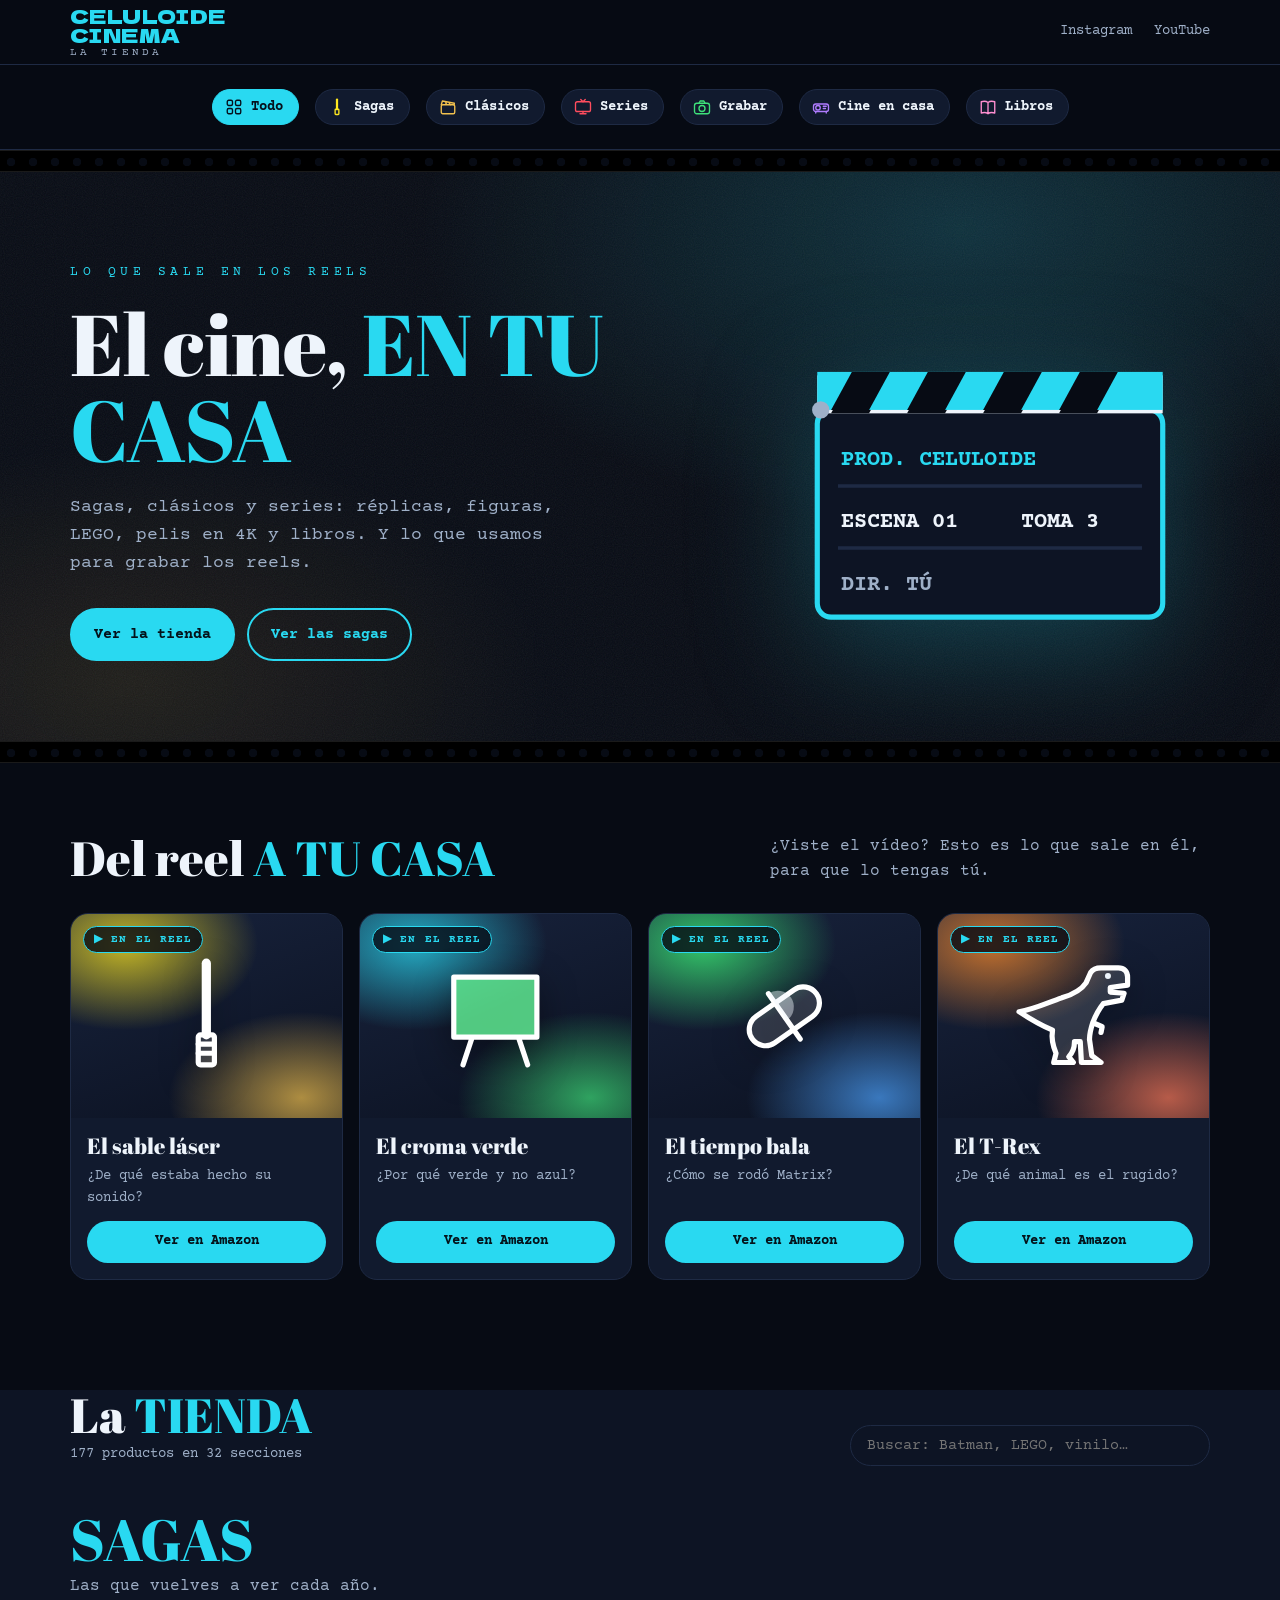
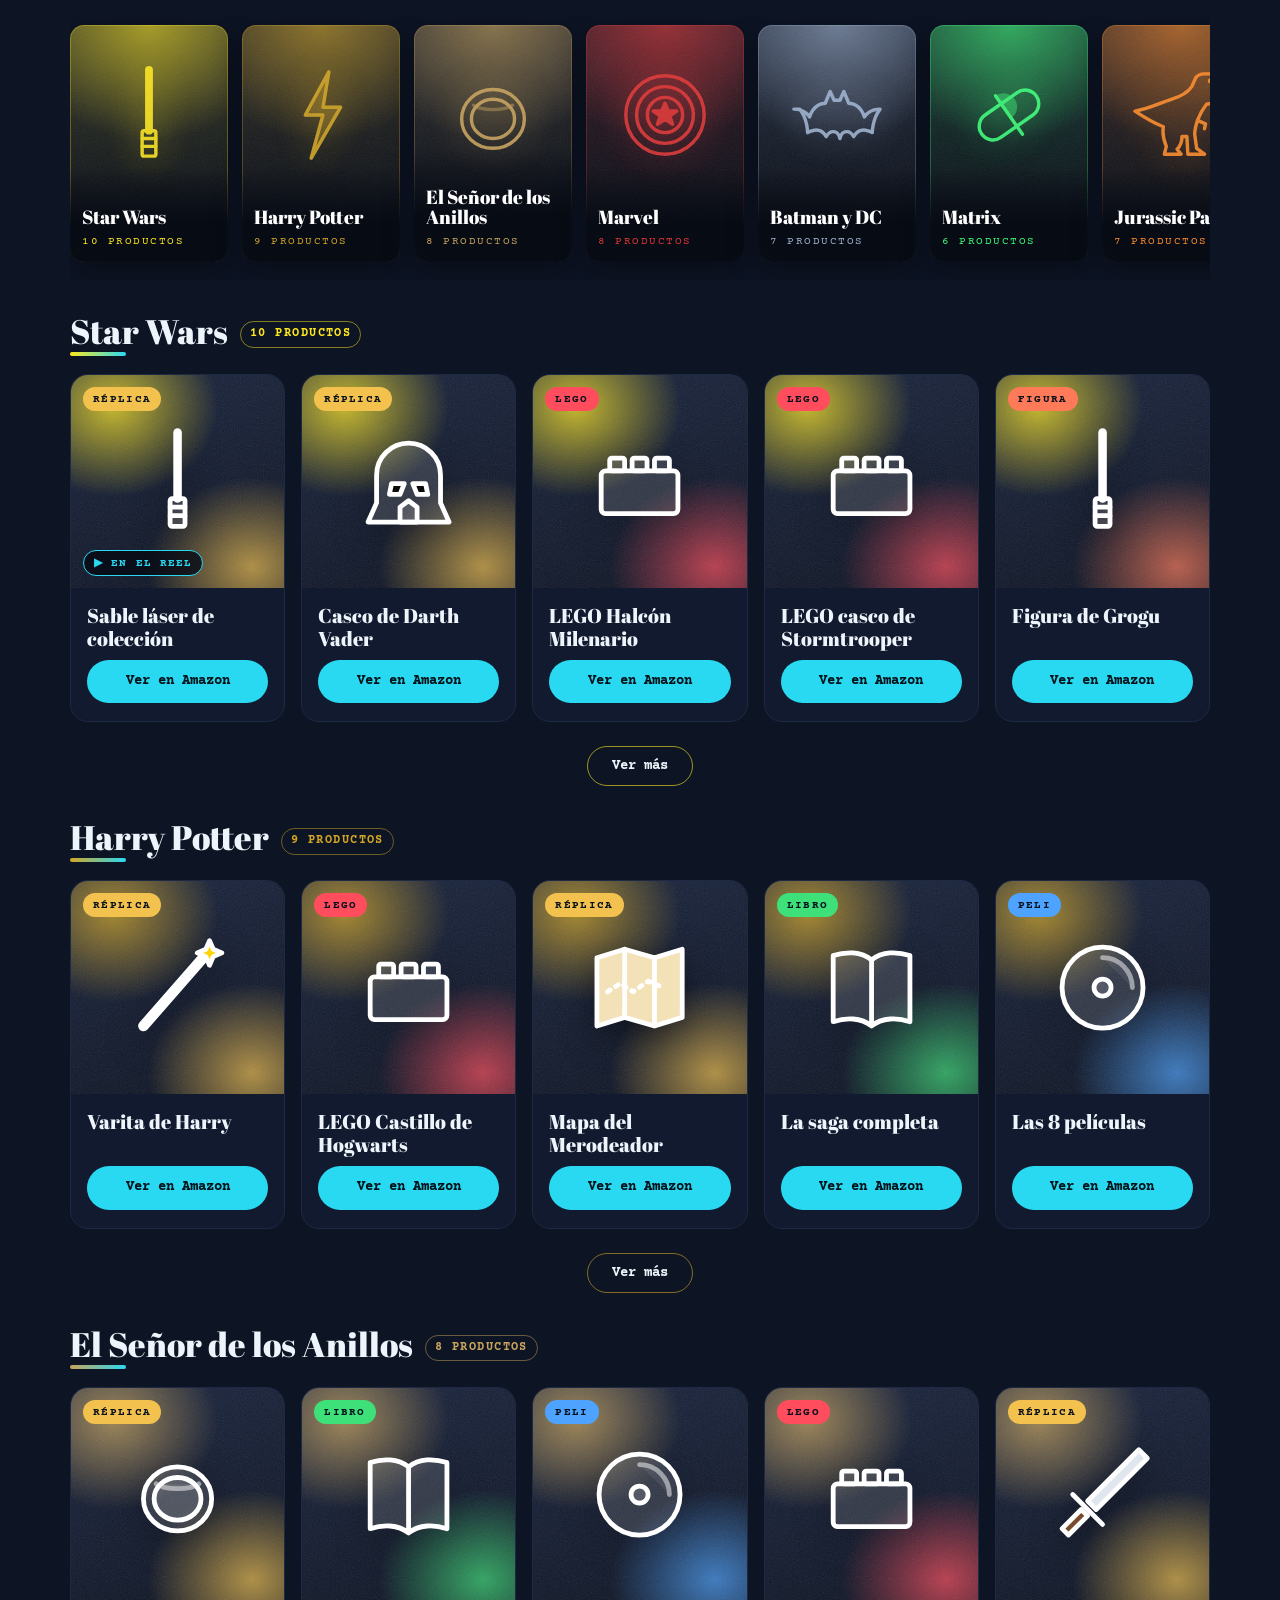
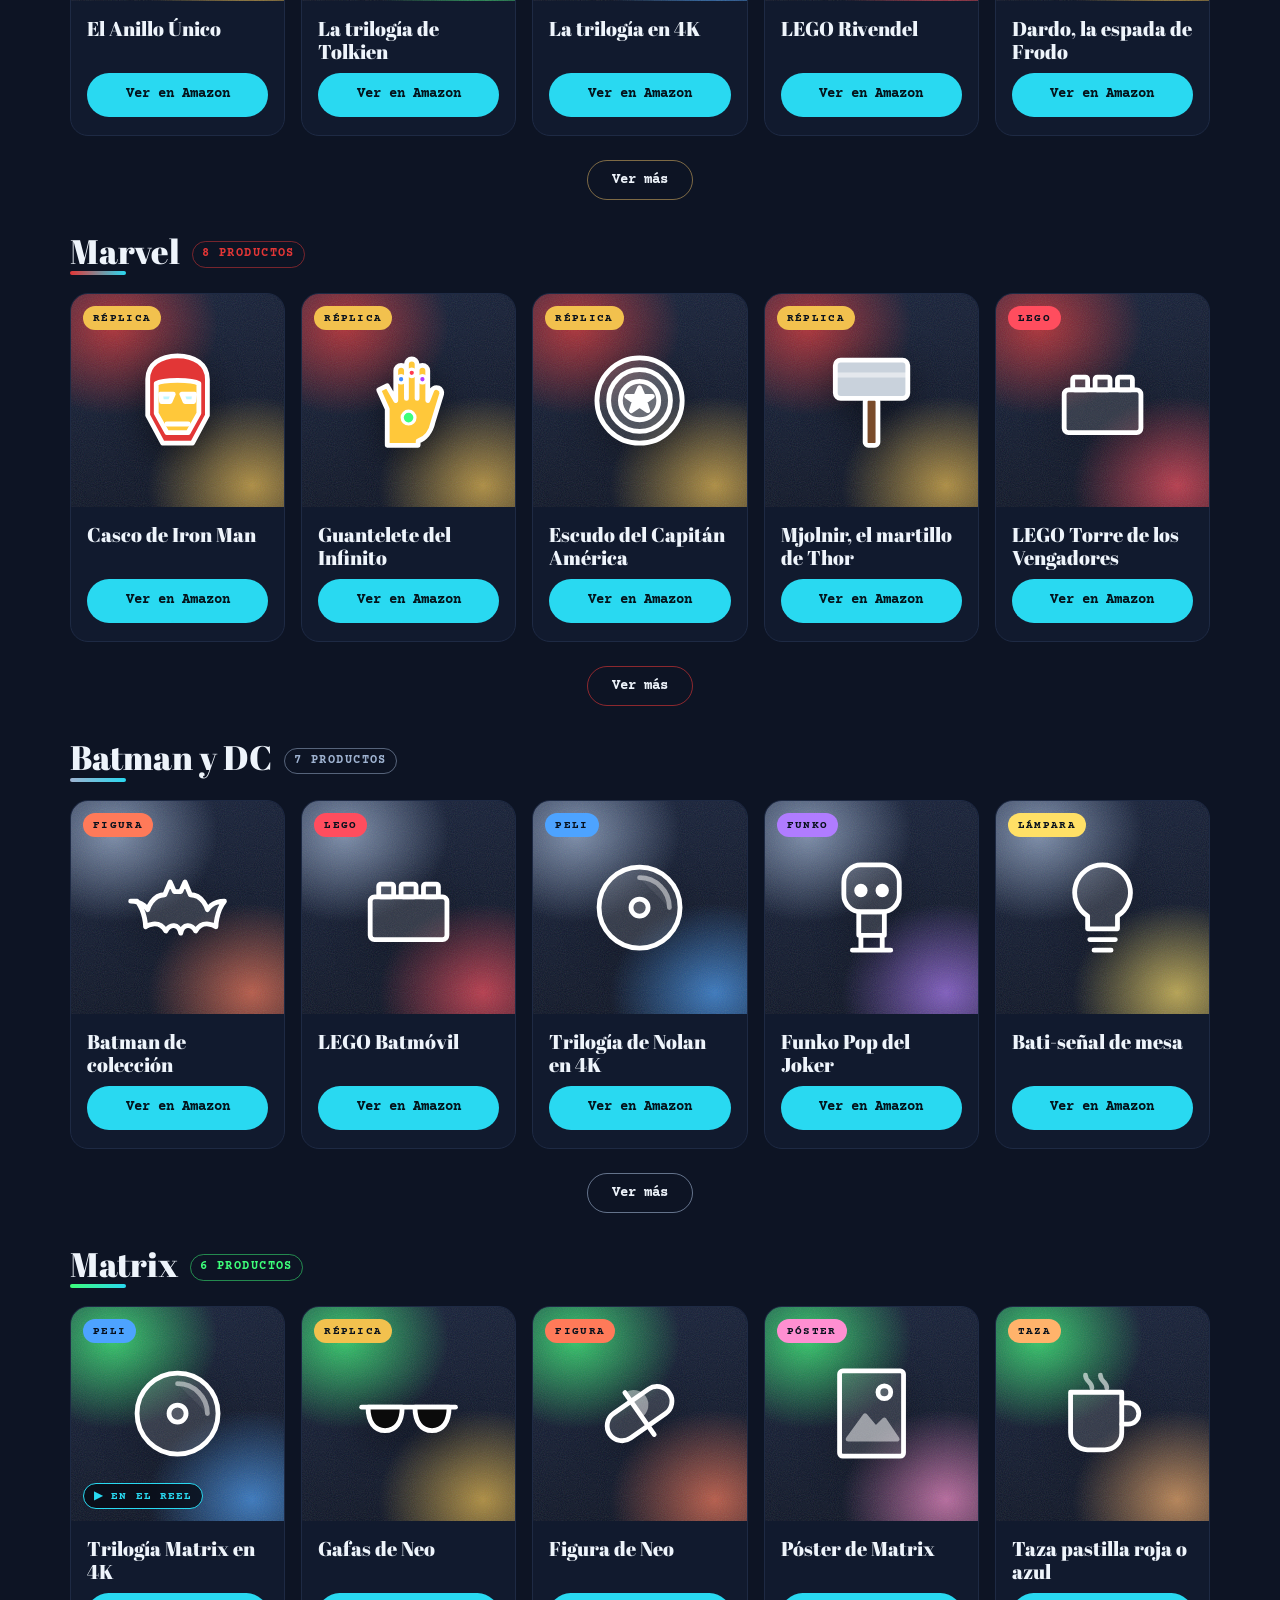
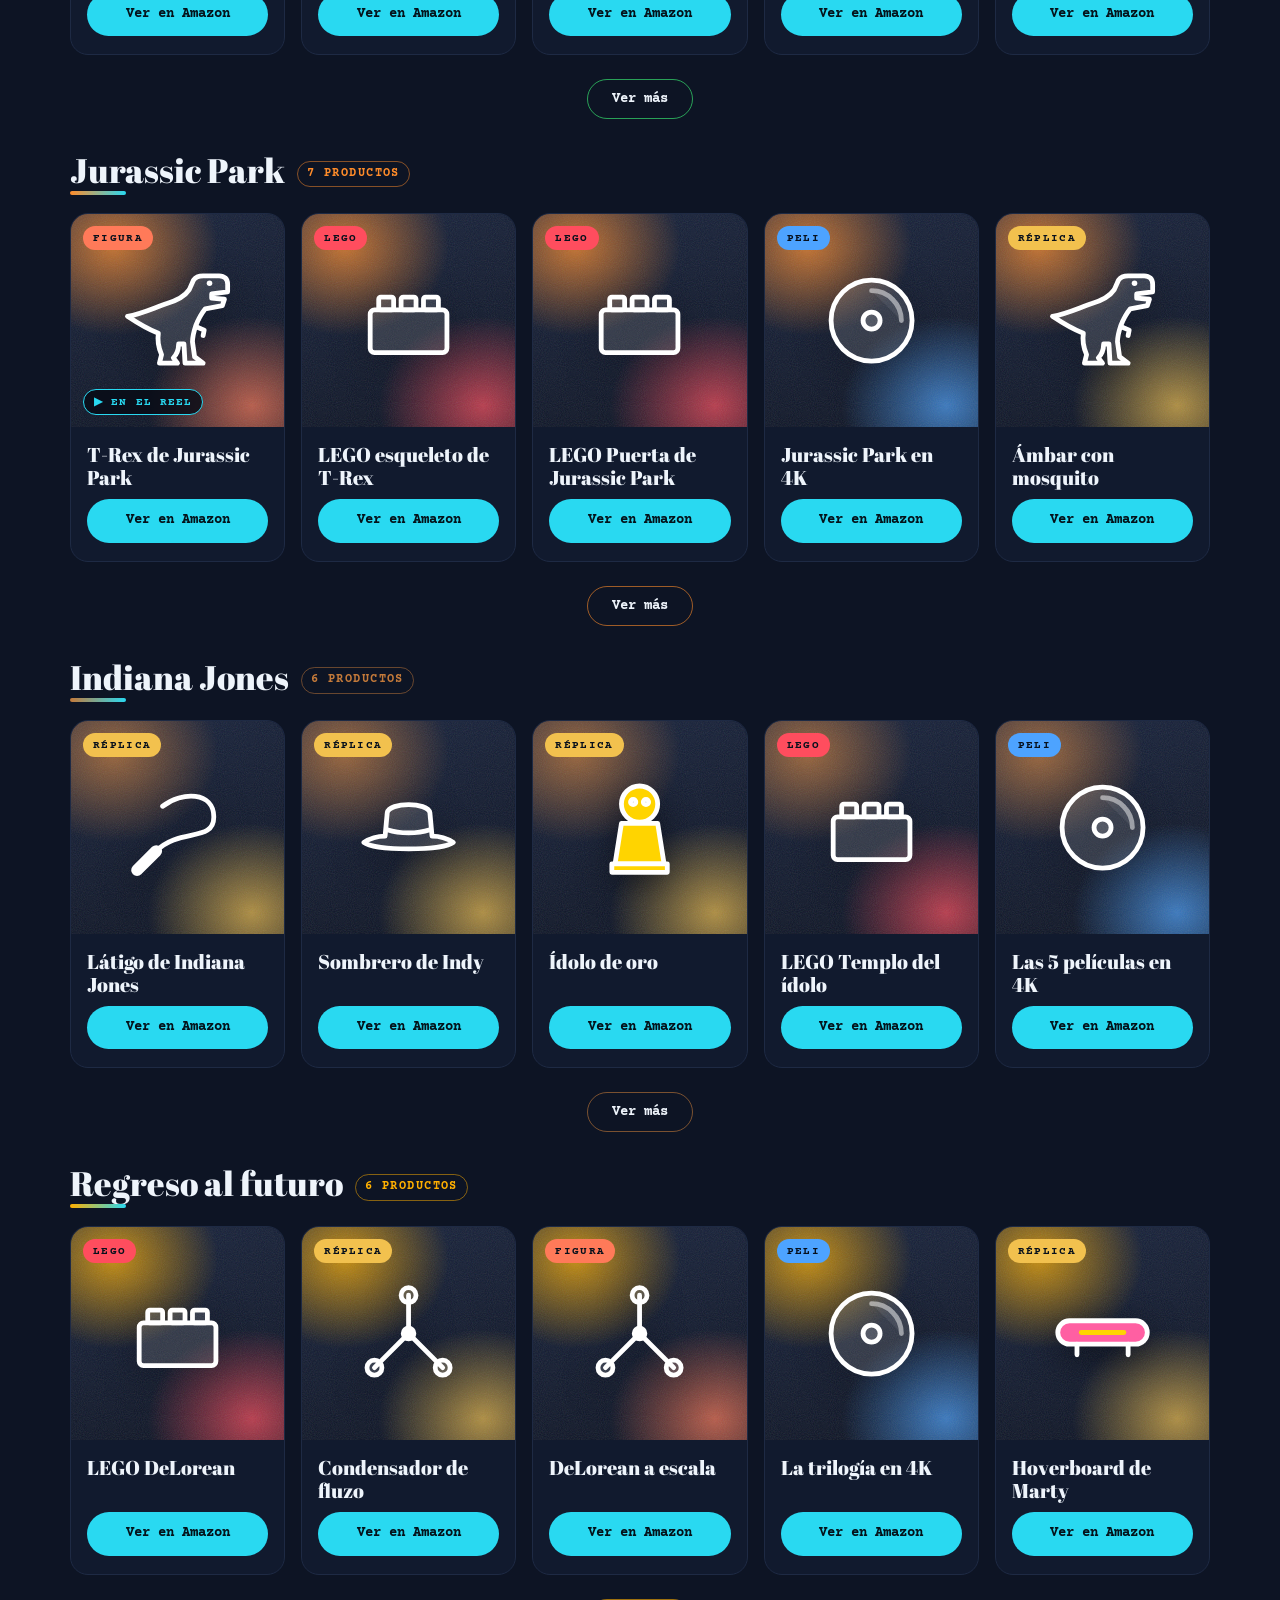
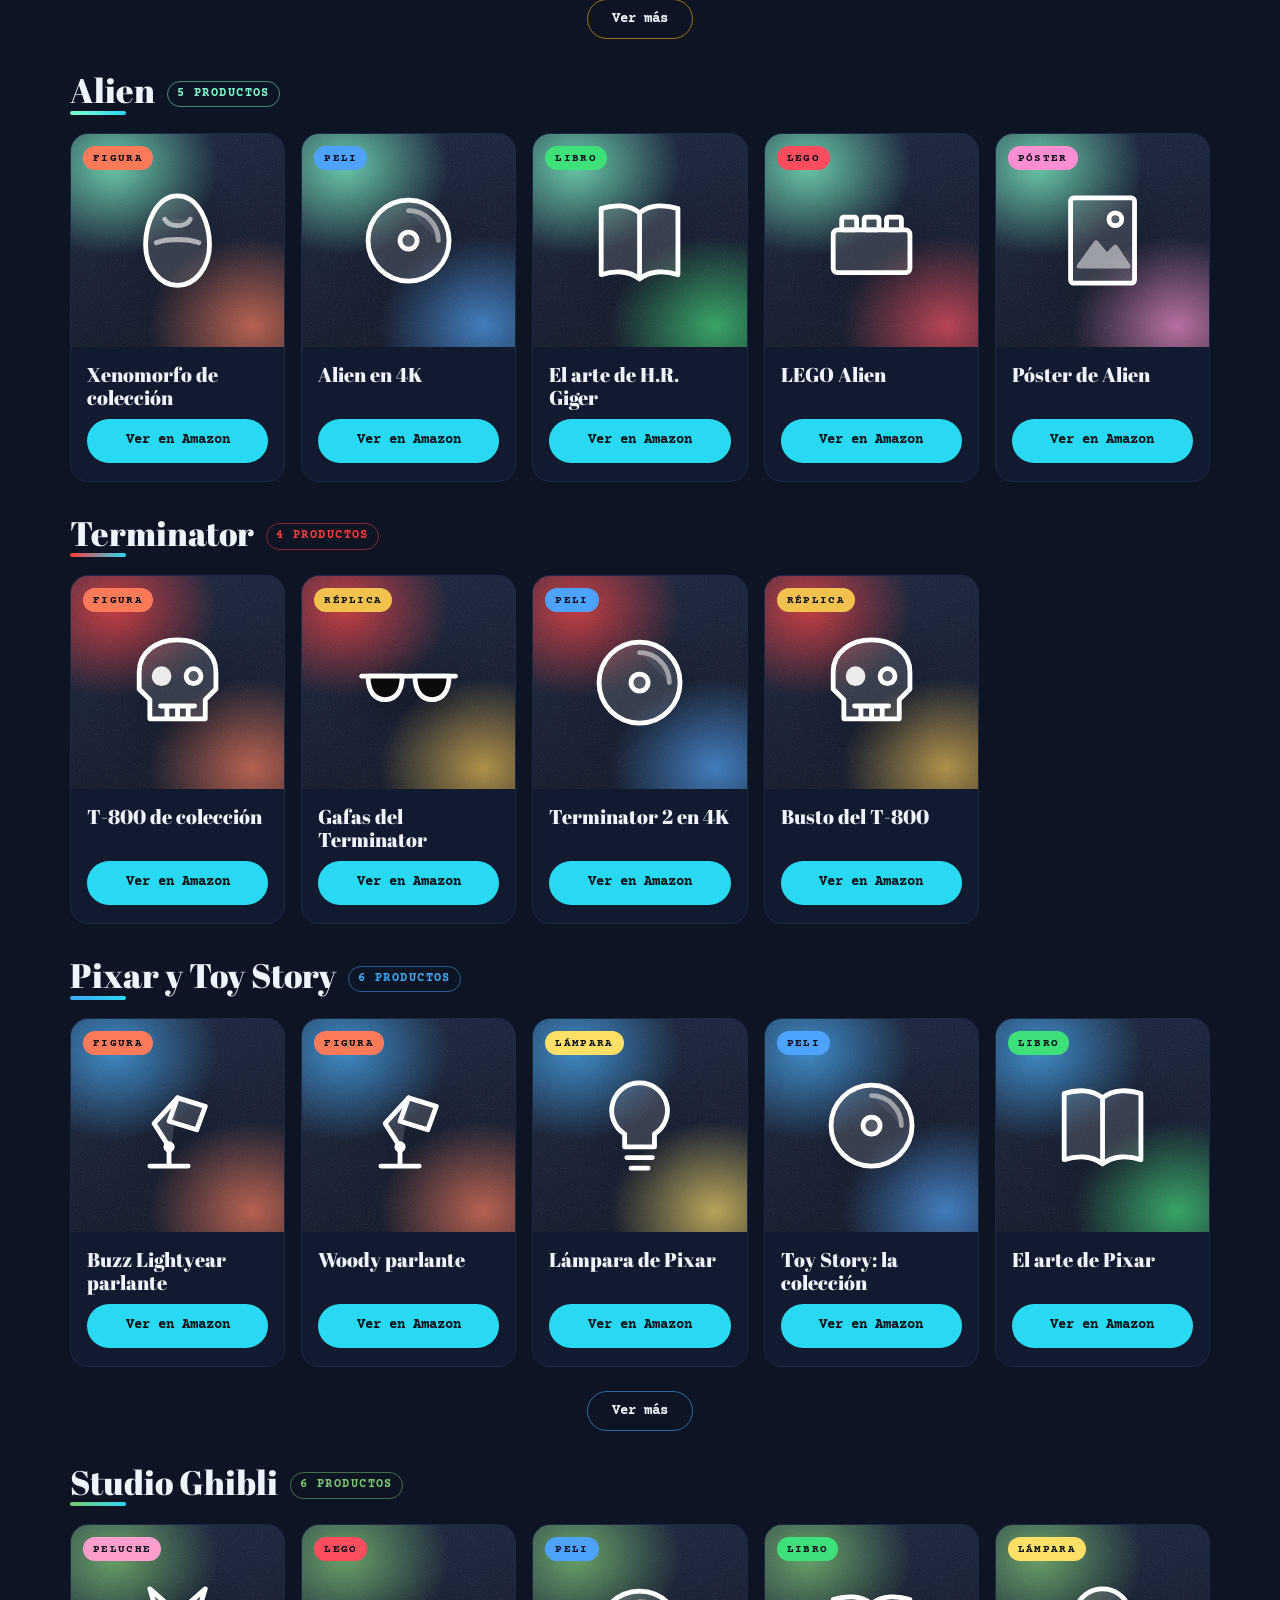
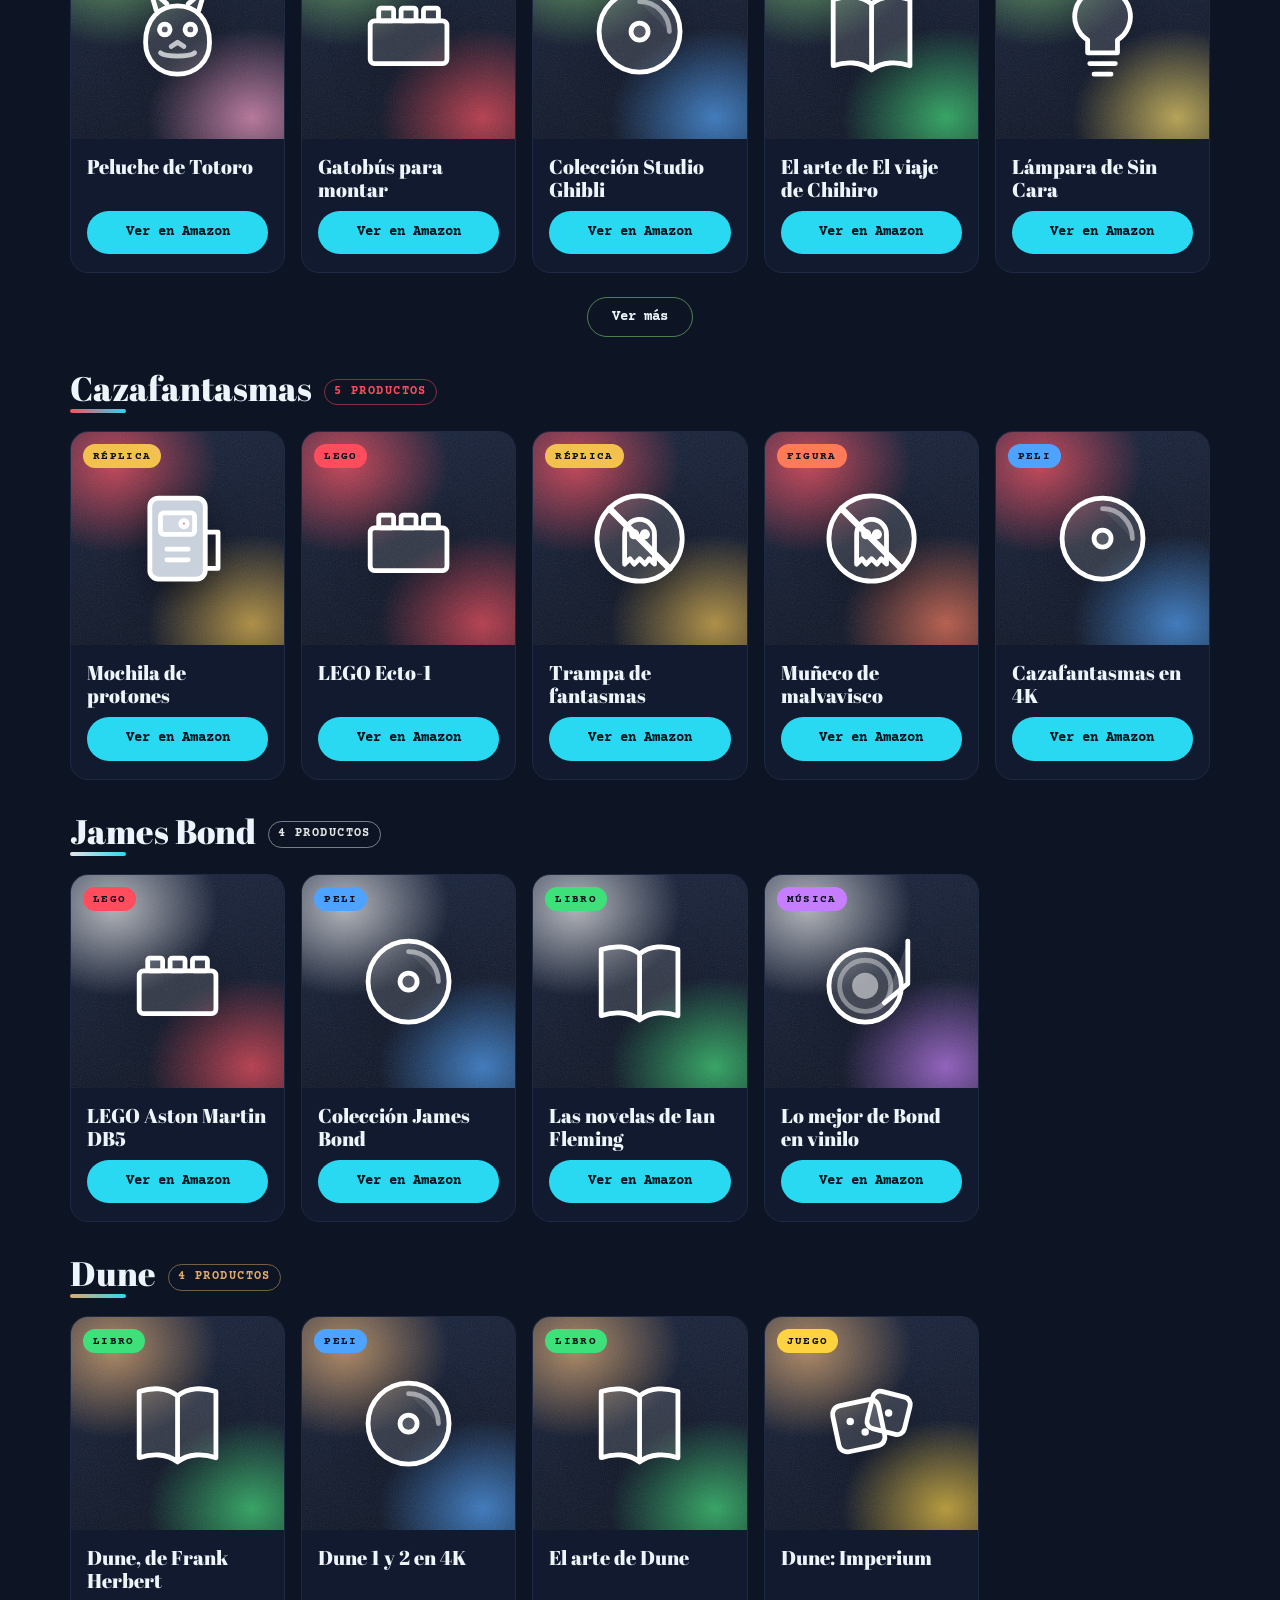
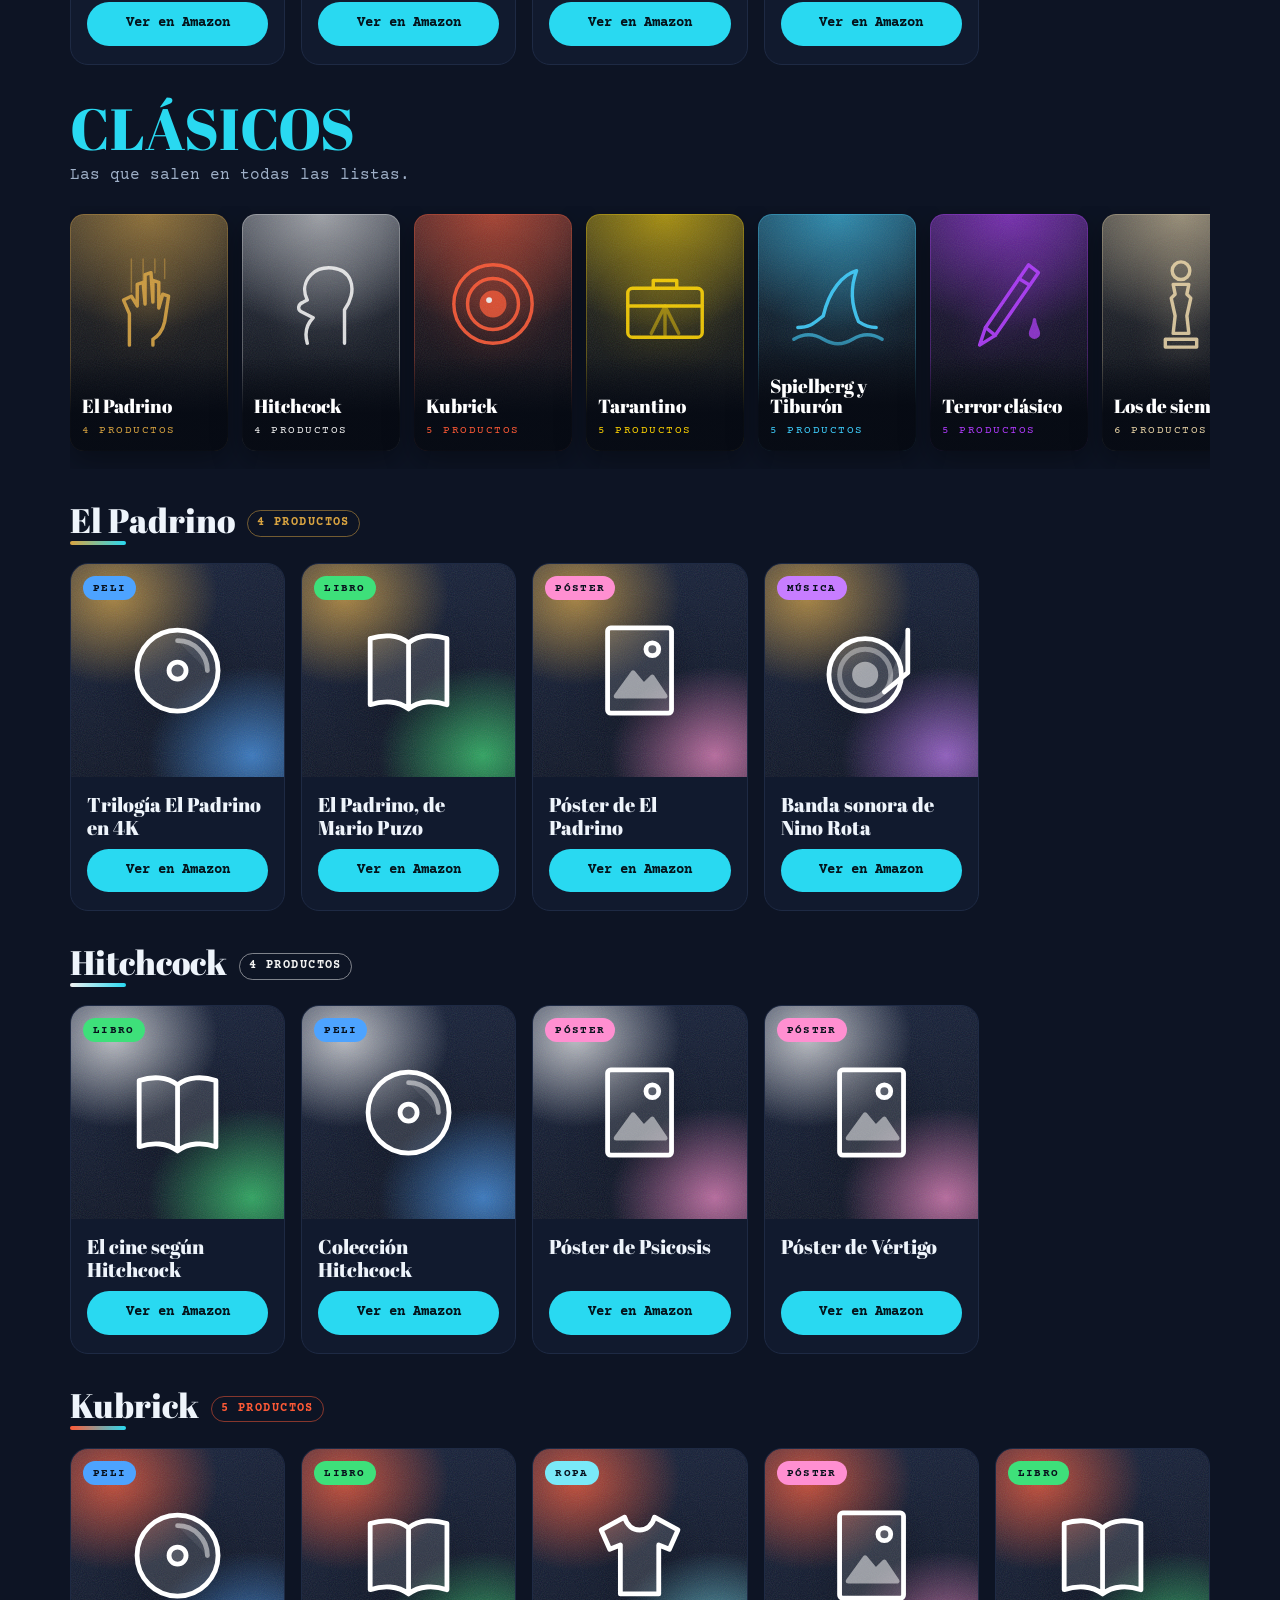
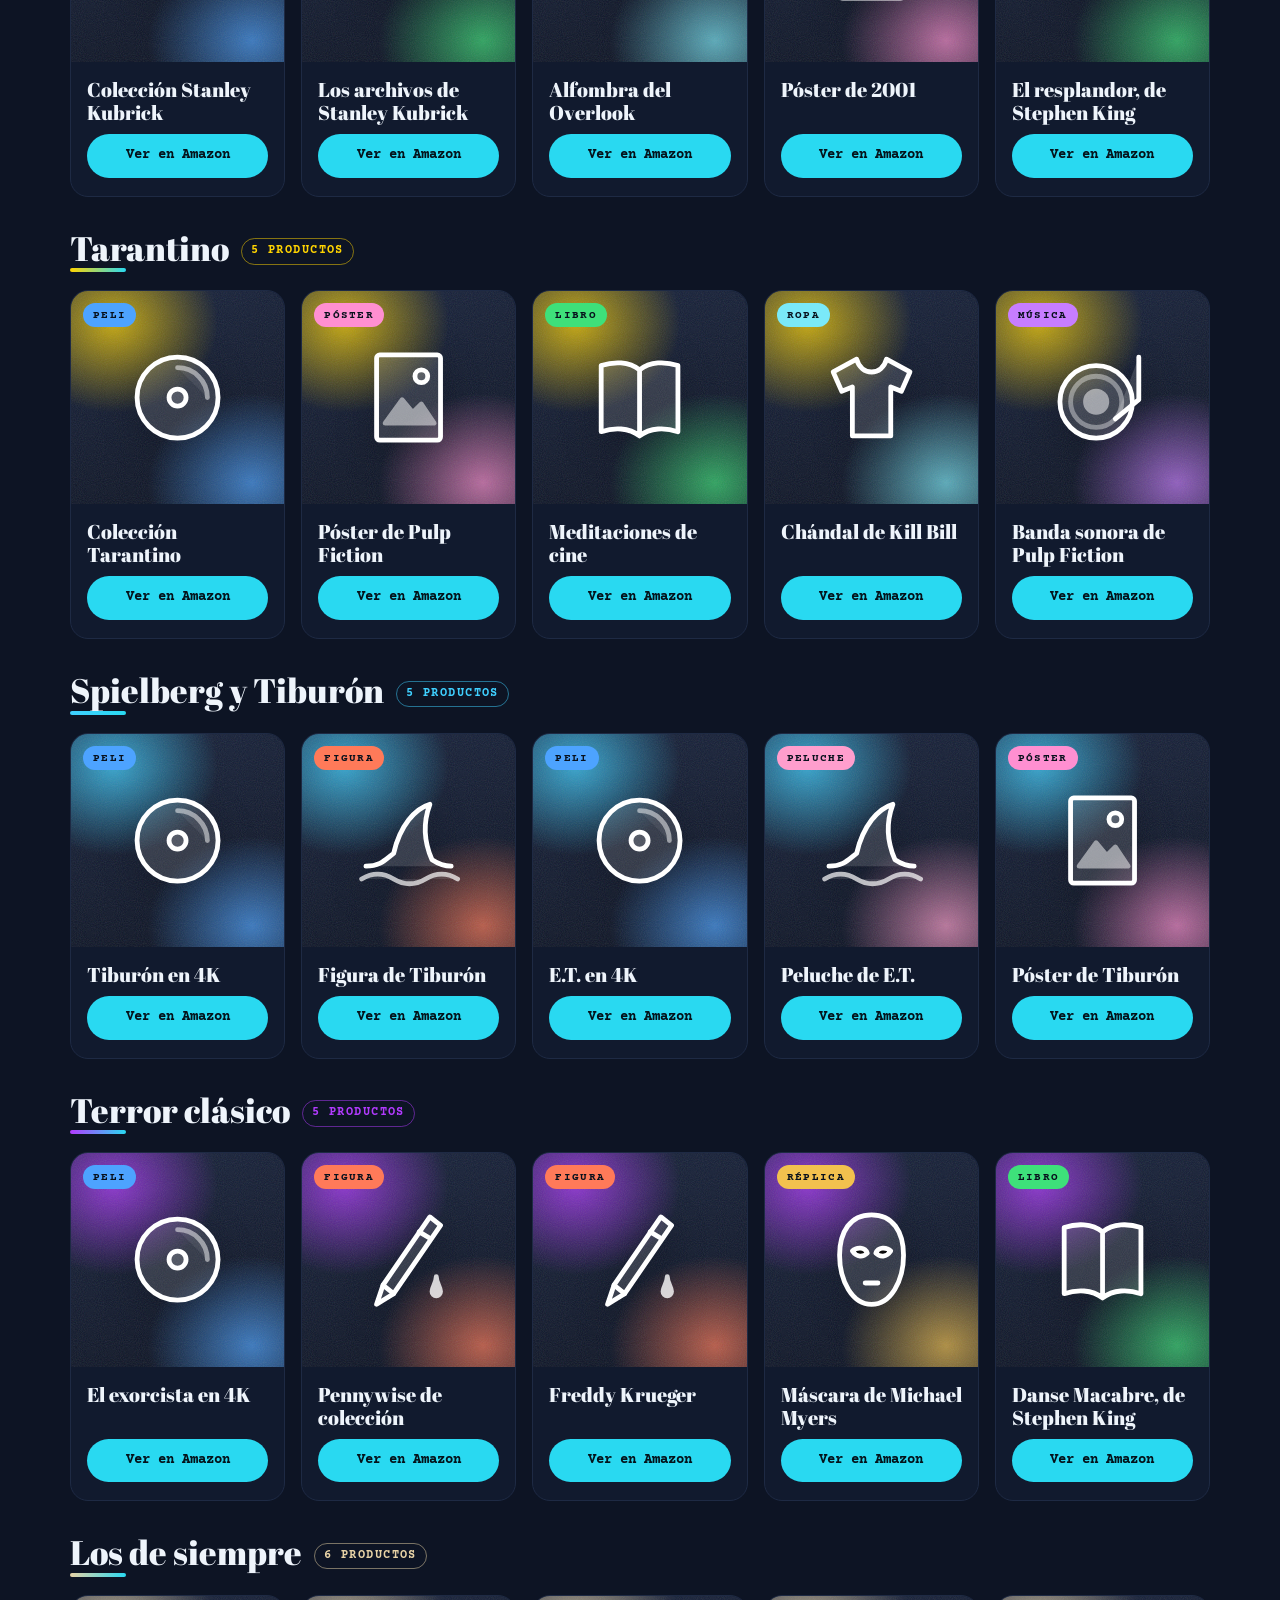
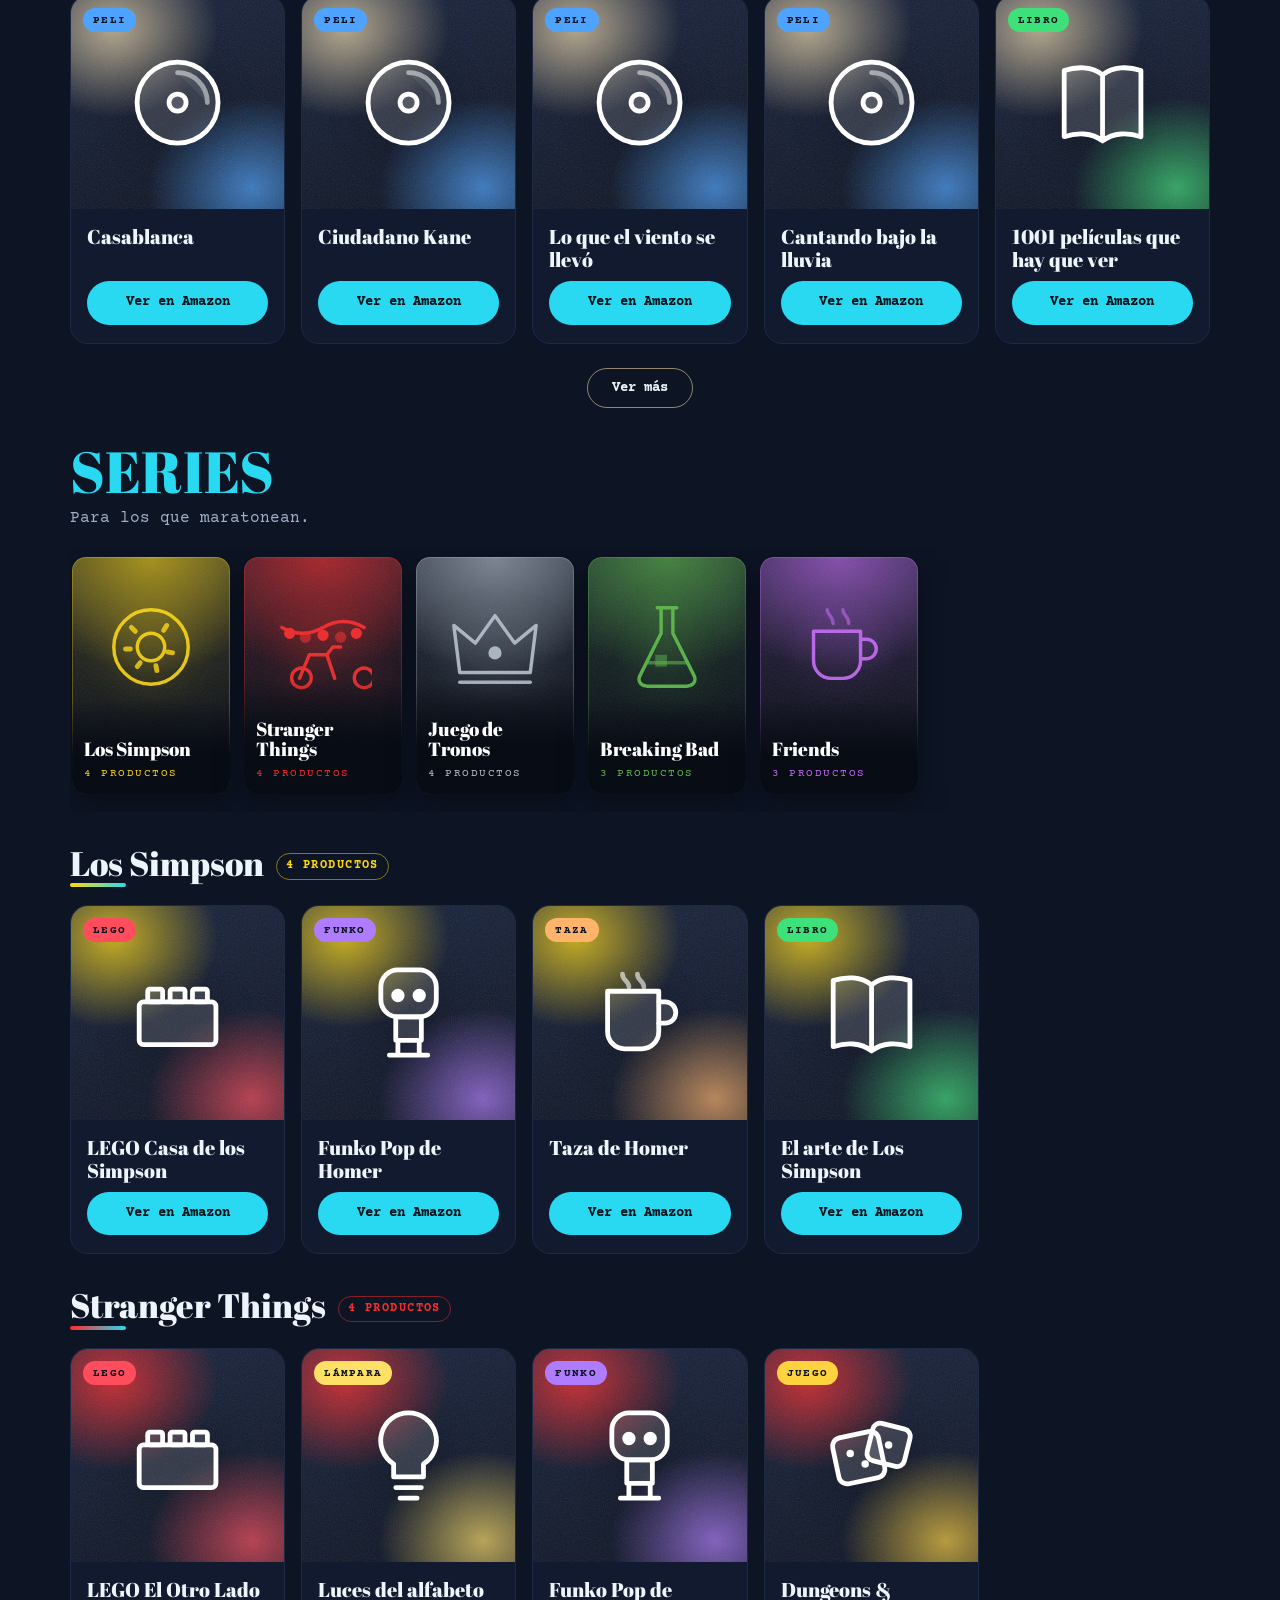
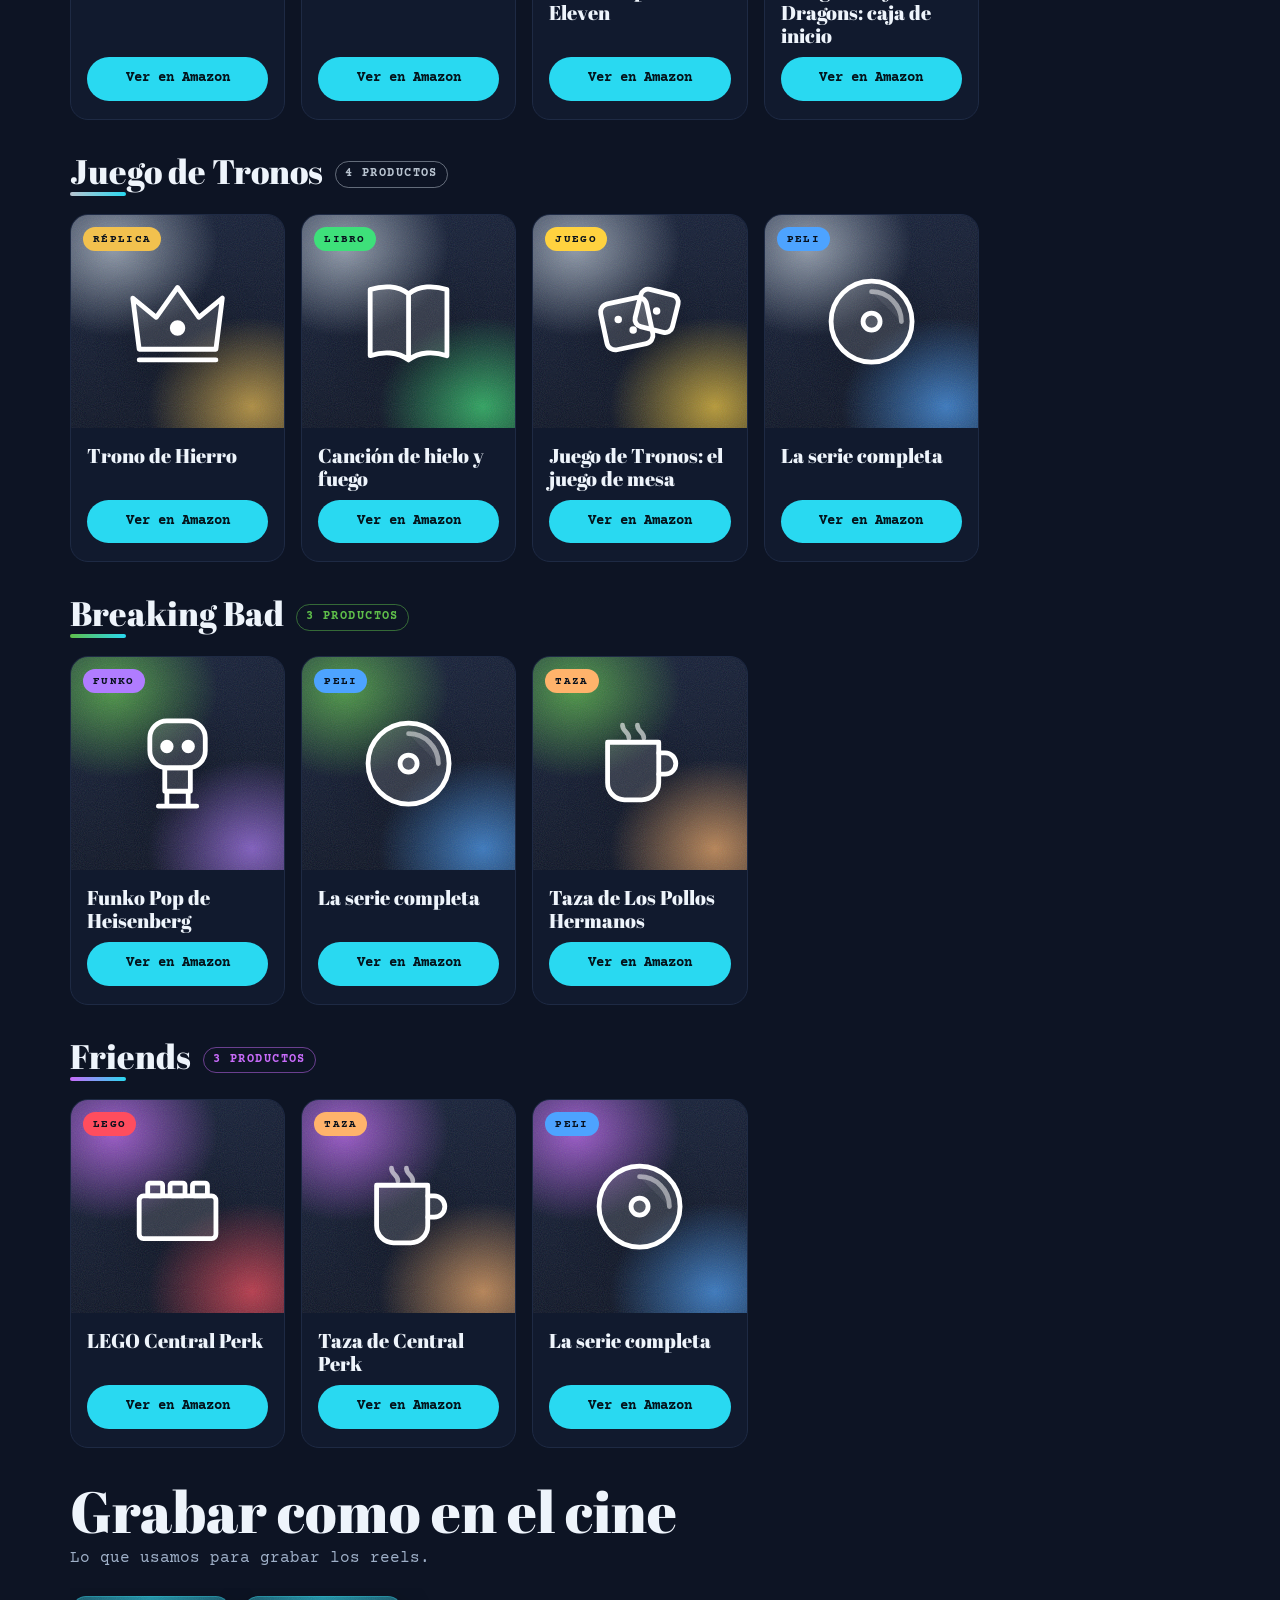
==== index.html @ de4f58a0 "Categorías arriba y 5 productos con Ver más Co-Authored-By: Claude Opus 5.5 <noreply@anthropic.com>" ====
<!doctype html>
<html lang="es">
<head>
<meta charset="utf-8">
<meta name="viewport" content="width=device-width, initial-scale=1">
<title>Tienda Celuloide Cinema</title>
<meta name="description" content="La tienda de Celuloide Cinema: productos de tus sagas, clásicos y series favoritas, y lo que usamos para grabar los reels.">
<link rel="icon" type="image/png" sizes="32x32" href="favicon-32.png?v=2">
<link rel="icon" type="image/png" sizes="512x512" href="icono-512.png?v=2">
<link rel="apple-touch-icon" href="apple-touch-icon.png?v=2">
<meta name="theme-color" content="#070b14">
<link rel="preconnect" href="https://fonts.googleapis.com">
<link rel="preconnect" href="https://fonts.gstatic.com" crossorigin>
<link href="https://fonts.googleapis.com/css2?family=Abril+Fatface&family=Courier+Prime:wght@400;700&family=Dela+Gothic+One&display=swap" rel="stylesheet">
<style>
/* ============================================================
   CONFIGURACIÓN — lo único que hay que tocar
   ============================================================ */
</style>
<script>
  // Tu ID de afiliado de Amazon (termina en -21). Cámbialo aquí y vale para todos los enlaces.
  const TAG = "celuloidecinema-21";
  const AMAZON = "https://www.amazon.es";
</script>
<style>
:root{
  --cian:#29d9f1;
  --cian-osc:#0fa8bf;
  --noche:#070b14;
  --noche-2:#0d1424;
  --panel:#111a2e;
  --linea:#1e2a44;
  --texto:#eef4fb;
  --suave:#9fb0c8;
  --oro:#f2c14e;
  --rojo:#ff4d5e;
}
*{box-sizing:border-box;margin:0;padding:0}
html{scroll-behavior:smooth}
body{
  background:var(--noche);
  color:var(--texto);
  font-family:"Courier Prime",ui-monospace,monospace;
  font-size:16px;line-height:1.55;
  -webkit-font-smoothing:antialiased;
}
a{color:inherit}
.wrap{max-width:1180px;margin:0 auto;padding:0 20px}

/* Tira de película */
.tira{
  height:22px;
  background:
    radial-gradient(circle at 50% 50%, var(--noche) 0 4px, transparent 4.5px) 0 0/22px 22px,
    #000;
  border-top:1px solid #1a1a1a;border-bottom:1px solid #1a1a1a;
}

/* Cabecera */
header.top{
  position:sticky;top:0;z-index:20;
  background:rgba(7,11,20,.88);backdrop-filter:blur(10px);
  border-bottom:1px solid var(--linea);
}
.top .wrap{display:flex;align-items:center;justify-content:space-between;height:64px;gap:16px}
.marca{
  font-family:"Dela Gothic One",sans-serif;color:var(--cian);
  text-decoration:none;font-size:20px;letter-spacing:.02em;line-height:.95;
}
.marca small{display:block;font-size:11px;letter-spacing:.3em;color:var(--suave);font-family:"Courier Prime",monospace;margin-top:4px}
.top nav{display:flex;gap:22px;font-size:14px}
.top nav a{text-decoration:none;color:var(--suave)}
.top nav a:hover{color:var(--cian)}

/* Portada */
.hero{
  position:relative;overflow:hidden;
  padding:90px 0 80px;
  background:
    radial-gradient(900px 500px at 75% 10%, rgba(41,217,241,.18), transparent 60%),
    radial-gradient(700px 400px at 10% 90%, rgba(242,193,78,.10), transparent 60%),
    var(--noche);
}
.hero::after{ /* grano */
  content:"";position:absolute;inset:0;pointer-events:none;opacity:.08;
  background-image:url("data:image/svg+xml,%3Csvg xmlns='http://www.w3.org/2000/svg' width='160' height='160'%3E%3Cfilter id='n'%3E%3CfeTurbulence type='fractalNoise' baseFrequency='.9' numOctaves='2'/%3E%3C/filter%3E%3Crect width='100%25' height='100%25' filter='url(%23n)'/%3E%3C/svg%3E");
}
.hero .wrap{position:relative;z-index:1;display:grid;grid-template-columns:1.2fr .8fr;gap:40px;align-items:center}
.eyebrow{font-size:13px;letter-spacing:.35em;text-transform:uppercase;color:var(--cian);margin-bottom:18px}
.hero h1{
  font-family:"Abril Fatface",serif;font-weight:400;
  font-size:clamp(42px,7vw,86px);line-height:1;letter-spacing:-.01em;
}
.hero h1 em{font-style:normal;color:var(--cian);text-transform:uppercase}
.hero p.lead{margin-top:22px;font-size:18px;color:var(--suave);max-width:520px}
.btns{display:flex;gap:12px;margin-top:30px;flex-wrap:wrap}
.btn{
  display:inline-flex;align-items:center;gap:8px;
  padding:13px 22px;border-radius:999px;font-weight:700;font-size:15px;
  text-decoration:none;border:2px solid var(--cian);transition:.2s;
  font-family:"Courier Prime",monospace;cursor:pointer;
}
.btn.lleno{background:var(--cian);color:#04121a}
.btn.lleno:hover{background:#fff;border-color:#fff}
.btn.vacio{color:var(--cian);background:transparent}
.btn.vacio:hover{background:rgba(41,217,241,.12)}

/* Claqueta en la portada */
.claqueta{width:100%;max-width:380px;justify-self:center;filter:drop-shadow(0 30px 60px rgba(41,217,241,.25))}
.claqueta .palo{transform-origin:12px 70px;animation:clac 3.2s ease-in-out infinite}
@keyframes clac{0%,70%,100%{transform:rotate(-18deg)}78%{transform:rotate(0)}82%{transform:rotate(-4deg)}86%{transform:rotate(0)}}
@media (prefers-reduced-motion:reduce){.claqueta .palo{animation:none}}

/* Secciones */
section{padding:70px 0}
.titulo-sec{display:flex;align-items:end;justify-content:space-between;gap:20px;margin-bottom:30px;flex-wrap:wrap}
.titulo-sec h2{font-family:"Abril Fatface",serif;font-weight:400;font-size:clamp(30px,4.4vw,48px);line-height:1.05}
.titulo-sec h2 em{font-style:normal;color:var(--cian);text-transform:uppercase}
.titulo-sec p{color:var(--suave);max-width:440px}

/* Del reel a tu casa */
.reels{display:grid;grid-template-columns:repeat(4,1fr);gap:16px}
.reel{
  position:relative;aspect-ratio:9/14;border-radius:16px;overflow:hidden;
  background:var(--panel);border:1px solid var(--linea);
  display:flex;flex-direction:column;justify-content:flex-end;padding:18px;
  text-decoration:none;transition:.25s;
}
.reel:hover{transform:translateY(-4px);border-color:var(--cian)}
.reel .fondo{position:absolute;inset:0;display:grid;place-items:center;opacity:.9}
.reel .fondo svg{width:62%;height:auto}
.reel::before{content:"";position:absolute;inset:0;background:linear-gradient(to top,rgba(7,11,20,.95) 30%,transparent 75%);z-index:1}
.reel .txt{position:relative;z-index:2}
.reel .pre{font-size:12px;letter-spacing:.2em;color:var(--cian);text-transform:uppercase}
.reel h3{font-family:"Abril Fatface",serif;font-weight:400;font-size:24px;line-height:1.1;margin:6px 0 8px}
.reel .ver{font-size:14px;color:var(--suave)}
.reel .ver b{color:var(--texto)}

/* Filtros */
.filtros{display:flex;gap:10px;flex-wrap:wrap;margin-bottom:14px}
.chip{
  padding:8px 16px;border-radius:999px;border:1px solid var(--linea);background:var(--noche-2);
  color:var(--suave);font-family:inherit;font-size:14px;cursor:pointer;transition:.15s;
}
.chip:hover{color:var(--texto);border-color:var(--suave)}
.chip[aria-pressed="true"]{background:var(--cian);border-color:var(--cian);color:#04121a;font-weight:700}
.buscar{
  width:100%;max-width:360px;padding:11px 16px;border-radius:999px;
  border:1px solid var(--linea);background:var(--noche-2);color:var(--texto);
  font-family:inherit;font-size:15px;
}
.buscar:focus{outline:2px solid var(--cian);outline-offset:2px}

/* Productos */
.grid{display:grid;grid-template-columns:repeat(auto-fill,minmax(250px,1fr));gap:18px;margin-top:26px}
.prod{
  background:var(--panel);border:1px solid var(--linea);border-radius:18px;overflow:hidden;
  display:flex;flex-direction:column;transition:.2s;
}
.prod:hover{border-color:var(--cian);transform:translateY(-3px)}
.prod .img{
  aspect-ratio:4/3;display:grid;place-items:center;position:relative;
  background:radial-gradient(circle at 50% 40%, var(--c1,rgba(41,217,241,.25)), transparent 65%), var(--noche-2);
}
.prod .img img{max-width:78%;max-height:82%;object-fit:contain}
.prod .img svg{width:40%;height:auto}
.etq{
  position:absolute;top:12px;left:12px;font-size:11px;letter-spacing:.15em;text-transform:uppercase;
  background:var(--noche);border:1px solid var(--linea);padding:4px 9px;border-radius:999px;color:var(--suave)
}
.etq.top{background:var(--oro);color:#1b1300;border-color:var(--oro);font-weight:700}
.prod .cuerpo{padding:18px;display:flex;flex-direction:column;gap:8px;flex:1}
.prod h3{font-family:"Abril Fatface",serif;font-weight:400;font-size:21px;line-height:1.15}
.prod p{color:var(--suave);font-size:14px;flex:1}
.prod .pie{display:flex;align-items:center;justify-content:space-between;margin-top:8px;gap:10px}
.comprar{
  flex:1;text-align:center;
  padding:11px 16px;border-radius:999px;background:var(--cian);color:#04121a;font-weight:700;
  text-decoration:none;font-size:14px;white-space:nowrap;transition:.15s
}
.comprar:hover{background:#fff}
.vacio-msg{color:var(--suave);padding:40px 0;text-align:center;display:none}


/* Categorías: botones arriba, dentro de la cabecera */
.secnav{border-top:1px solid var(--linea);padding:10px 0}
.tabs{display:flex;gap:8px;overflow-x:auto;scrollbar-width:none;scroll-snap-type:x proximity}
.tabs::-webkit-scrollbar{display:none}
.tab{
  flex:none;display:inline-flex;align-items:center;gap:8px;
  padding:8px 15px 8px 12px;border-radius:999px;cursor:pointer;
  background:var(--panel);border:1px solid var(--linea);
  color:var(--texto);font-family:inherit;font-size:13.5px;font-weight:700;
  scroll-snap-align:start;transition:background .2s,border-color .2s,color .2s,transform .15s;
  -webkit-tap-highlight-color:transparent
}
.tab svg{width:18px;height:18px;color:var(--tc,var(--cian));flex:none}
.tab:hover{border-color:var(--tc,var(--cian));transform:translateY(-1px)}
.tab:active{transform:scale(.97)}
.tab[aria-selected="true"]{background:var(--tc,var(--cian));border-color:var(--tc,var(--cian));color:#06101c}
.tab[aria-selected="true"] svg{color:#06101c}

#tienda,.grupo{scroll-margin-top:calc(var(--cab,120px) + 8px)}
/* Portadas de las sagas */
.portadas{
  display:grid;grid-auto-flow:column;grid-auto-columns:158px;gap:14px;
  overflow-x:auto;scroll-snap-type:x mandatory;padding:8px 2px 18px;margin-top:18px;
  scrollbar-width:none
}
.portadas::-webkit-scrollbar{display:none}
.portada{
  position:relative;aspect-ratio:2/3;border-radius:14px;overflow:hidden;text-decoration:none;
  scroll-snap-align:start;isolation:isolate;
  background:
    radial-gradient(120% 70% at 50% 0%, color-mix(in srgb, var(--c) 55%, transparent), transparent 70%),
    linear-gradient(180deg, color-mix(in srgb, var(--c) 18%, #0d1424), #070b14 85%);
  box-shadow:0 0 0 1px color-mix(in srgb, var(--c) 30%, transparent) inset, 0 10px 30px rgba(0,0,0,.35);
  transition:transform .3s cubic-bezier(.2,.8,.2,1), box-shadow .3s;
}
.portada:hover,.portada:focus-visible{transform:translateY(-6px) scale(1.02);box-shadow:0 0 0 2px var(--c) inset,0 18px 40px color-mix(in srgb, var(--c) 25%, transparent)}
.portada svg{position:absolute;left:50%;top:38%;width:62%;transform:translate(-50%,-50%);opacity:.9;filter:drop-shadow(0 0 18px color-mix(in srgb, var(--c) 60%, transparent))}
.portada::before{ /* grano */
  content:"";position:absolute;inset:0;z-index:1;opacity:.12;pointer-events:none;
  background-image:url("data:image/svg+xml,%3Csvg xmlns='http://www.w3.org/2000/svg' width='120' height='120'%3E%3Cfilter id='n'%3E%3CfeTurbulence type='fractalNoise' baseFrequency='.95' numOctaves='2'/%3E%3C/filter%3E%3Crect width='100%25' height='100%25' filter='url(%23n)'/%3E%3C/svg%3E");
}
.portada .pie-p{position:absolute;left:0;right:0;bottom:0;z-index:2;padding:40px 12px 12px;background:linear-gradient(to top,rgba(7,11,20,.96) 40%,transparent)}
.portada b{display:block;font-family:"Abril Fatface",serif;font-weight:400;font-size:19px;line-height:1.05;color:#fff}
.portada small{display:block;margin-top:5px;font-size:11px;letter-spacing:.14em;text-transform:uppercase;color:var(--c)}

/* Grupos y sagas */
.grupo{padding-top:34px}
.grupo > h2{
  font-family:"Abril Fatface",serif;font-weight:400;font-size:clamp(34px,5vw,58px);line-height:1;
  margin-bottom:6px
}
.grupo > h2 em{font-style:normal;color:var(--cian);text-transform:uppercase}
.grupo > p{color:var(--suave);margin-bottom:8px}
.saga{margin-top:34px;scroll-margin-top:calc(var(--cab,120px) + 16px)}
.saga-cab{
  display:flex;align-items:end;justify-content:space-between;gap:16px;
  border-left:5px solid var(--c);padding-left:14px;margin-bottom:16px
}
.saga-cab h3{font-family:"Abril Fatface",serif;font-weight:400;font-size:clamp(24px,3vw,34px);line-height:1.05}
.saga-cab p{color:var(--suave);font-size:14px;margin-top:4px}
.saga-cab .n{display:inline-block;margin-left:10px;vertical-align:middle;font-family:'Courier Prime',monospace;font-size:11px;letter-spacing:.12em;text-transform:uppercase;color:var(--c);border:1px solid color-mix(in srgb, var(--c) 45%, transparent);padding:3px 8px;border-radius:999px}
.flechas{display:flex;gap:6px;flex:none}
.flechas button{
  width:38px;height:38px;border-radius:50%;border:1px solid var(--linea);background:var(--noche);
  color:var(--texto);font-size:18px;cursor:pointer;transition:.15s
}
.flechas button:hover{border-color:var(--c);color:var(--c)}
.fila{
  display:grid;grid-auto-flow:column;grid-auto-columns:240px;gap:16px;
  overflow-x:auto;scroll-snap-type:x mandatory;padding:4px 2px 14px;
  scrollbar-width:thin;scrollbar-color:var(--linea) transparent;
}
.fila .prod{scroll-snap-align:start}
.prod .img{background:radial-gradient(circle at 50% 40%, color-mix(in srgb, var(--c, #29d9f1) 30%, transparent), transparent 65%), var(--noche-2)}
.prod .tipo{
  position:absolute;top:12px;left:12px;font-size:11px;letter-spacing:.15em;text-transform:uppercase;
  background:var(--noche);border:1px solid var(--linea);padding:4px 9px;border-radius:999px;color:var(--suave)
}
.prod .de{font-size:11px;letter-spacing:.15em;text-transform:uppercase;color:var(--c)}
#resultados{display:none}
#resultados .grid{margin-top:0}
.cuenta{color:var(--suave);font-size:14px;margin-top:4px}


/* ============ Cajas de producto ============ */
.saga-cab{border:0;padding:0;align-items:center;justify-content:flex-start;gap:12px;margin-bottom:18px}
.titulo-saga{
  position:relative;font-family:"Abril Fatface",serif;font-weight:400;font-size:clamp(26px,3.4vw,38px);line-height:1.05;
  padding-bottom:6px
}
.titulo-saga::after{content:"";position:absolute;left:0;bottom:0;width:56px;height:4px;border-radius:4px;
  background:linear-gradient(90deg,var(--c),var(--cian))}
.saga-cab .cuantos{font-size:12px;letter-spacing:.12em;text-transform:uppercase;color:var(--c);
  border:1px solid color-mix(in srgb, var(--c) 50%, transparent);padding:3px 9px;border-radius:999px;font-weight:700}
.saga-cab p{display:none}
.rejilla{display:grid;grid-template-columns:repeat(5,1fr);gap:16px}
.saga:not(.abierta) .rejilla > .caja:nth-child(n+6){display:none}
.caja{
  display:flex;flex-direction:column;background:var(--panel);
  border:1px solid var(--linea);border-radius:18px;overflow:hidden;
  transition:transform .25s cubic-bezier(.2,.8,.2,1), border-color .25s, box-shadow .25s;
}
.caja:hover{transform:translateY(-4px);border-color:color-mix(in srgb, var(--c) 70%, transparent);
  box-shadow:0 16px 40px -12px color-mix(in srgb, var(--c) 45%, transparent)}
.caja .foto{
  position:relative;aspect-ratio:1/1;display:grid;place-items:center;overflow:hidden;
  background:
    radial-gradient(70% 60% at 20% 15%, color-mix(in srgb, var(--c) 75%, transparent), transparent 70%),
    radial-gradient(70% 60% at 85% 90%, color-mix(in srgb, var(--t) 70%, transparent), transparent 70%),
    linear-gradient(160deg, #18233d, #0b1120);
}
.caja .foto::after{ /* grano */
  content:"";position:absolute;inset:0;opacity:.14;pointer-events:none;
  background-image:url("data:image/svg+xml,%3Csvg xmlns='http://www.w3.org/2000/svg' width='120' height='120'%3E%3Cfilter id='n'%3E%3CfeTurbulence type='fractalNoise' baseFrequency='.95' numOctaves='2'/%3E%3C/filter%3E%3Crect width='100%25' height='100%25' filter='url(%23n)'/%3E%3C/svg%3E");
}
.caja .foto svg{width:54%;height:auto;position:relative;z-index:1;filter:drop-shadow(0 10px 18px rgba(0,0,0,.45));transition:transform .35s cubic-bezier(.2,.8,.2,1)}
.caja:hover .foto svg{transform:scale(1.06) rotate(-2deg)}
.caja .foto img{max-width:80%;max-height:80%;object-fit:contain;position:relative;z-index:1}
.caja .tipo2{
  position:absolute;top:12px;left:12px;z-index:2;
  background:var(--t);color:#07101c;border-radius:999px;padding:4px 10px 3px;
  font-size:11px;font-weight:700;letter-spacing:.12em;text-transform:uppercase
}
.caja .en-reel{
  position:absolute;left:12px;bottom:12px;z-index:2;background:rgba(7,11,20,.8);color:var(--cian);
  border:1px solid var(--cian);border-radius:999px;padding:4px 10px 3px;backdrop-filter:blur(6px);
  font-size:11px;font-weight:700;letter-spacing:.1em;text-transform:uppercase
}
.caja .info{padding:16px 16px 18px;display:flex;flex-direction:column;gap:10px;flex:1}
.caja .de2{font-size:11px;letter-spacing:.14em;text-transform:uppercase;color:var(--c);font-weight:700}
.caja h3{font-family:"Abril Fatface",serif;font-weight:400;font-size:20px;line-height:1.15;flex:1;color:var(--texto)}
.caja .amazon{
  display:block;text-align:center;background:var(--cian);color:#04121a;text-decoration:none;
  border-radius:999px;padding:11px 14px;font-weight:700;font-size:14px;transition:.15s
}
.caja .amazon:hover{background:#fff}
.ver-todos{
  display:block;margin:24px auto 0;background:transparent;color:var(--texto);cursor:pointer;
  border:1px solid color-mix(in srgb, var(--c) 60%, transparent);border-radius:999px;
  padding:11px 24px;font-family:inherit;font-weight:700;font-size:14px;transition:.15s
}
.ver-todos:hover{background:color-mix(in srgb, var(--c) 18%, transparent);border-color:var(--c)}
.saga.pocos .ver-todos{display:none}
#resultados .rejilla > .caja{display:flex !important}
@media (max-width:1100px){ .rejilla{grid-template-columns:repeat(3,1fr)} }
@media (max-width:860px){
  .rejilla{grid-template-columns:repeat(2,1fr);gap:12px}
  .caja{border-radius:14px}
  .caja .info{padding:12px 12px 14px;gap:8px}
  .caja h3{font-size:16px}
  .caja .tipo2{font-size:9.5px;top:8px;left:8px;padding:3px 8px 2px}
  .caja .en-reel{font-size:9.5px;left:8px;bottom:8px;padding:3px 8px 2px}
  .caja .amazon{font-size:13px;padding:9px 8px}
  .ver-todos{width:100%}
}


/* Del reel a tu casa: misma caja que los productos */
.reel2{display:flex;flex-direction:column;text-decoration:none;color:inherit;background:var(--panel);
  border:1px solid var(--linea);border-radius:18px;overflow:hidden;
  transition:transform .25s cubic-bezier(.2,.8,.2,1), border-color .25s, box-shadow .25s}
.reel2:hover{transform:translateY(-4px);border-color:color-mix(in srgb, var(--c) 70%, transparent);
  box-shadow:0 16px 40px -12px color-mix(in srgb, var(--c) 45%, transparent)}
.reel2 .foto{position:relative;aspect-ratio:4/3;display:grid;place-items:center;overflow:hidden;
  background:
    radial-gradient(70% 60% at 20% 15%, color-mix(in srgb, var(--c) 75%, transparent), transparent 70%),
    radial-gradient(70% 60% at 85% 90%, color-mix(in srgb, var(--t) 70%, transparent), transparent 70%),
    linear-gradient(160deg, #18233d, #0b1120)}
.reel2 .foto svg{width:46%;height:auto;filter:drop-shadow(0 10px 18px rgba(0,0,0,.45));transition:transform .35s cubic-bezier(.2,.8,.2,1)}
.reel2:hover .foto svg{transform:scale(1.06) rotate(-2deg)}
.reel2 .en-reel{position:absolute;top:12px;left:12px;background:rgba(7,11,20,.8);color:var(--cian);
  border:1px solid var(--cian);border-radius:999px;padding:4px 10px 3px;font-size:11px;font-weight:700;letter-spacing:.1em;text-transform:uppercase}
.reel2 .info{padding:16px;display:flex;flex-direction:column;gap:8px;flex:1}
.reel2 h3{font-family:"Abril Fatface",serif;font-weight:400;font-size:22px;line-height:1.1}
.reel2 p{color:var(--suave);font-size:14px;flex:1}
.reel2 .amazon{display:block;text-align:center;background:var(--cian);color:#04121a;border-radius:999px;padding:10px 12px;font-weight:700;font-size:14px;margin-top:4px}
@media (max-width:860px){
  .reels{gap:12px}
  .reel2{border-radius:14px}
  .reel2 .info{padding:12px;gap:6px}
  .reel2 h3{font-size:17px}
  .reel2 p{font-size:12.5px}
  .reel2 .amazon{font-size:12.5px;padding:9px 6px;white-space:nowrap}
  .reel2 .en-reel{font-size:9.5px;top:8px;left:8px;padding:3px 8px 2px}
  .reel2 .foto{aspect-ratio:1/1;padding-top:22px}
  .reel2 .foto svg{width:52%}
}

/* Banda */
.banda{
  background:linear-gradient(90deg,var(--cian),#7ae9f8);color:#04121a;
  padding:46px 0;text-align:center;
}
.banda h2{font-family:"Abril Fatface",serif;font-weight:400;font-size:clamp(28px,4vw,44px);line-height:1.1}
.banda p{margin-top:10px;font-weight:700}
.banda .btn{margin-top:22px;border-color:#04121a;color:#04121a}
.banda .btn:hover{background:#04121a;color:var(--cian)}

footer{padding:50px 0 60px;border-top:1px solid var(--linea);color:var(--suave);font-size:13px}
footer .wrap{display:grid;gap:14px}
footer .marca{font-size:18px}
.aviso{max-width:760px}

/* Móvil */
@media (max-width:860px){
  .portadas{grid-auto-columns:128px}
  .portada b{font-size:16px}
  .tab{font-size:12.5px;padding:7px 12px 7px 10px}
  .top .wrap{height:56px}
  .flechas{display:none}
  .fila{grid-auto-columns:72%}
  .hero{padding:50px 0 50px}
  .hero .wrap{grid-template-columns:1fr}
  .claqueta{max-width:240px;order:-1}
  .reels{grid-template-columns:repeat(2,1fr)}
  .top nav{gap:14px;font-size:13px}
}
@media (max-width:420px){
  .wrap{padding:0 16px}
  .reel h3{font-size:19px}
}
</style>
</head>
<body>

<header class="top">
  <div class="wrap">
    <a class="marca" href="#">CELULOIDE<br>CINEMA<small>LA TIENDA</small></a>
    <nav>
      <a href="https://www.instagram.com/celuloidecinema" target="_blank" rel="noopener">Instagram</a>
      <a href="https://www.youtube.com/@celuloidecinema" target="_blank" rel="noopener">YouTube</a>
    </nav>
  </div>
  <nav class="secnav" aria-label="Categorías de la tienda">
    <div class="wrap tabs" id="grupos" role="tablist"></div>
  </nav>
</header>

<div class="tira" aria-hidden="true"></div>

<section class="hero">
  <div class="wrap">
    <div>
      <div class="eyebrow">Lo que sale en los reels</div>
      <h1>El cine, <em>en tu casa</em></h1>
      <p class="lead">Sagas, clásicos y series: réplicas, figuras, LEGO, pelis en 4K y libros. Y lo que usamos para grabar los reels.</p>
      <div class="btns">
        <a class="btn lleno" href="#tienda">Ver la tienda</a>
        <a class="btn vacio" href="#g-sagas">Ver las sagas</a>
      </div>
    </div>
    <svg class="claqueta" viewBox="0 0 220 200" aria-hidden="true">
      <rect x="10" y="70" width="200" height="120" rx="8" fill="#0d1424" stroke="#29d9f1" stroke-width="3"/>
      <g fill="#29d9f1" font-family="Courier Prime, monospace" font-size="13" font-weight="700">
        <text x="24" y="102">PROD. CELULOIDE</text>
        <line x1="22" y1="114" x2="198" y2="114" stroke="#1e2a44" stroke-width="2"/>
        <text x="24" y="138" fill="#eef4fb">ESCENA 01</text><text x="128" y="138" fill="#eef4fb">TOMA 3</text>
        <line x1="22" y1="150" x2="198" y2="150" stroke="#1e2a44" stroke-width="2"/>
        <text x="24" y="174" fill="#9fb0c8">DIR. TÚ</text>
      </g>
      <rect x="10" y="50" width="200" height="22" fill="#eef4fb"/>
      <g fill="#070b14"><path d="M30 50h22l-12 22H18z"/><path d="M74 50h22l-12 22H62z"/><path d="M118 50h22l-12 22h-22z"/><path d="M162 50h22l-12 22h-22z"/></g>
      <g class="palo">
        <rect x="10" y="48" width="200" height="22" fill="#29d9f1" transform="translate(0 0)"/>
        <g fill="#070b14"><path d="M30 48h22l-12 22H18z"/><path d="M74 48h22l-12 22H62z"/><path d="M118 48h22l-12 22h-22z"/><path d="M162 48h22l-12 22h-22z"/></g>
      </g>
      <circle cx="12" cy="70" r="5" fill="#9fb0c8"/>
    </svg>
  </div>
</section>

<div class="tira" aria-hidden="true"></div>

<section id="reels">
  <div class="wrap">
    <div class="titulo-sec">
      <h2>Del reel <em>a tu casa</em></h2>
      <p>¿Viste el vídeo? Esto es lo que sale en él, para que lo tengas tú.</p>
    </div>
    <div class="reels" id="reels-grid"></div>
  </div>
</section>

<section id="tienda" style="background:var(--noche-2);padding-top:0">
  <div class="wrap">
    <div class="titulo-sec" style="margin-top:40px;margin-bottom:10px">
      <div>
        <h2>La <em>tienda</em></h2>
        <p class="cuenta" id="cuenta"></p>
      </div>
      <input class="buscar" id="buscar" type="search" placeholder="Buscar: Batman, LEGO, vinilo…" aria-label="Buscar productos">
    </div>
    <div id="catalogo"></div>
    <div id="resultados"><div class="rejilla" id="grid"></div></div>
    <p class="vacio-msg" id="vacio">No hay nada con eso. Prueba otra palabra.</p>
  </div>
</section>

<div class="banda">
  <div class="wrap">
    <h2>¿Quieres que destripemos una película?</h2>
    <p>Un vídeo cada semana con lo que no viste en pantalla.</p>
    <a class="btn" href="https://www.youtube.com/@celuloidecinema?sub_confirmation=1" target="_blank" rel="noopener">Síguenos en YouTube</a>
  </div>
</div>

<footer>
  <div class="wrap">
    <div class="marca">CELULOIDE CINEMA</div>
    <p class="aviso"><b>Como Afiliado de Amazon, obtengo ingresos por las compras adscritas que cumplen los requisitos aplicables.</b>
      Los enlaces de esta página llevan a Amazon; si compras a través de ellos, a ti no te cuesta más y ayudas a que sigamos haciendo vídeos.</p>
    <p>© <span id="anio"></span> Celuloide Cinema</p>
  </div>
</footer>

<script src="productos.js"></script>
<script>
/* ---------- Dibujos por tipo de producto (sin imágenes de terceros) ---------- */
const ICONOS = {
  figura:`<circle cx="50" cy="20" r="10"/><path d="M36 36h28l4 26h-8l-2 30H42l-2-30h-8z"/>`,
  funko:`<rect x="24" y="10" width="52" height="44" rx="16"/><circle cx="40" cy="34" r="4" fill="currentColor"/><circle cx="60" cy="34" r="4" fill="currentColor"/><path d="M38 54h24v22H38zM40 76v14M60 76v14M32 90h36"/>`,
  lego:`<rect x="14" y="40" width="72" height="40" rx="4"/><rect x="22" y="28" width="14" height="12" rx="2"/><rect x="43" y="28" width="14" height="12" rx="2"/><rect x="64" y="28" width="14" height="12" rx="2"/>`,
  replica:`<path d="M24 86h52M30 86V78h40v8"/><rect x="26" y="14" width="48" height="64" rx="3" opacity=".6"/><path d="M50 26l10 14-10 22-10-22z" fill="currentColor" opacity=".55"/>`,
  disco:`<circle cx="50" cy="50" r="38"/><circle cx="50" cy="50" r="8"/><path d="M50 22a28 28 0 0 1 28 28" opacity=".5"/>`,
  poster:`<rect x="20" y="10" width="60" height="80" rx="3"/><path d="M28 74l16-22 10 12 8-8 12 18z" fill="currentColor" opacity=".5"/><circle cx="62" cy="30" r="6"/>`,
  libro:`<path d="M50 24c-10-8-24-8-36-4v62c12-4 26-4 36 4 10-8 24-8 36-4V20c-12-4-26-4-36 4zM50 24v62"/>`,
  taza:`<path d="M20 30h48v38a16 16 0 0 1-16 16H36a16 16 0 0 1-16-16z"/><path d="M68 40h6a10 10 0 0 1 0 20h-6"/><path d="M34 14c0 6 6 6 6 12M48 14c0 6 6 6 6 12" opacity=".6"/>`,
  ropa:`<path d="M36 14l-22 12 8 18 10-4v46h36V40l10 4 8-18-22-12c-2 8-8 12-14 12s-12-4-14-12z"/>`,
  juego:`<rect x="16" y="30" width="44" height="44" rx="8" transform="rotate(-12 38 52)"/><rect x="48" y="22" width="36" height="36" rx="7" transform="rotate(14 66 40)"/><g fill="currentColor" stroke="none"><circle cx="30" cy="48" r="3.5"/><circle cx="44" cy="58" r="3.5"/><circle cx="66" cy="40" r="3.5"/></g>`,
  vinilo:`<circle cx="44" cy="54" r="34"/><circle cx="44" cy="54" r="24" opacity=".4"/><circle cx="44" cy="54" r="10" fill="currentColor" opacity=".5"/><path d="M84 12v40l-22 18"/>`,
  lampara:`<path d="M50 10a26 26 0 0 0-14 48v12h28V58a26 26 0 0 0-14-48z"/><path d="M38 80h24M42 90h16"/>`,
  peluche:`<circle cx="26" cy="26" r="10"/><circle cx="74" cy="26" r="10"/><circle cx="50" cy="52" r="32"/><circle cx="40" cy="46" r="3.5" fill="currentColor"/><circle cx="60" cy="46" r="3.5" fill="currentColor"/><ellipse cx="50" cy="62" rx="10" ry="7"/>`,
  puzzle:`<path d="M20 30h18a8 8 0 1 1 16 0h18v18a8 8 0 1 1 0 16v18H54a8 8 0 1 0-16 0H20V64a8 8 0 1 0 0-16z"/>`,
  camara:`<rect x="12" y="30" width="76" height="50" rx="8"/><circle cx="50" cy="55" r="15"/><path d="M34 30l6-10h20l6 10"/><circle cx="76" cy="40" r="3" fill="currentColor"/>`,
  gimbal:`<path d="M50 8v22M38 30h24v10H38zM50 40v18M30 58h40l-6 34H36z"/>`,
  croma:`<rect x="14" y="16" width="72" height="52" rx="4" fill="#3ee07a" stroke="none" opacity=".85"/><path d="M14 16h72v52H14zM30 68l-8 24M70 68l8 24"/>`,
  luz:`<rect x="18" y="22" width="64" height="44" rx="6"/><g stroke="none" fill="currentColor" opacity=".7"><circle cx="34" cy="38" r="5"/><circle cx="50" cy="38" r="5"/><circle cx="66" cy="38" r="5"/><circle cx="34" cy="52" r="5"/><circle cx="50" cy="52" r="5"/><circle cx="66" cy="52" r="5"/></g><path d="M50 66v20M36 86h28"/>`,
  micro:`<rect x="38" y="10" width="24" height="44" rx="12"/><path d="M28 44a22 22 0 0 0 44 0M50 66v20M36 86h28"/>`,
  objetivo:`<circle cx="50" cy="50" r="36"/><circle cx="50" cy="50" r="24"/><circle cx="50" cy="50" r="10" fill="currentColor" opacity=".5"/>`,
  filtro:`<circle cx="50" cy="50" r="36"/><path d="M22 50a28 28 0 0 1 56 0" fill="currentColor" opacity=".35" stroke="none"/><circle cx="50" cy="50" r="30"/>`,
  carrete:`<rect x="26" y="18" width="48" height="66" rx="6"/><path d="M26 30h48M26 72h48"/><rect x="74" y="36" width="18" height="30"/><path d="M78 40v22M84 40v22"/>`,
  proyector:`<rect x="12" y="36" width="76" height="36" rx="8"/><circle cx="34" cy="54" r="11"/><circle cx="34" cy="54" r="4" fill="currentColor"/><path d="M60 48h20M60 58h14M22 72v8M78 72v8"/>`,
  palomitas:`<path d="M26 40h48l-8 50H34z"/><path d="M38 40l2 50M50 40v50M62 40l-2 50"/><path d="M26 40c-4-12 8-18 14-12 2-10 18-10 20 0 6-6 18 0 14 12"/>`,
};
const NOMBRE_TIPO = {figura:"Figura",funko:"Funko",lego:"LEGO",replica:"Réplica",disco:"Peli",poster:"Póster",libro:"Libro",taza:"Taza",ropa:"Ropa",juego:"Juego",vinilo:"Música",lampara:"Lámpara",peluche:"Peluche",puzzle:"Puzle",camara:"Cámara",gimbal:"Grabar",croma:"Grabar",luz:"Luz",micro:"Sonido",objetivo:"Objetivo",filtro:"Filtro",carrete:"Película",proyector:"Cine en casa",palomitas:"Cine en casa"};
const dibujo = (k, color) =>
  `<svg viewBox="0 0 100 100" fill="none" stroke="${color}" stroke-width="3.5" stroke-linecap="round" stroke-linejoin="round" style="color:${color}" aria-hidden="true">${ICONOS[k]||ICONOS.disco}</svg>`;

/* ---------- Enlaces de afiliado ---------- */
const enlace = (busca, asin) => asin
  ? `${AMAZON}/dp/${asin}?tag=${encodeURIComponent(TAG)}`
  : `${AMAZON}/s?k=${encodeURIComponent(busca)}&tag=${encodeURIComponent(TAG)}`;
const attrs = `target="_blank" rel="nofollow sponsored noopener"`;
const esc = t => String(t).replace(/[&<>"]/g, c => ({"&":"&amp;","<":"&lt;",">":"&gt;",'"':"&quot;"}[c]));

/* ---------- Todos los productos en una lista ---------- */
const TODOS = SECCIONES.flatMap(sec => sec.productos.map(([tipo,nombre,txt,busca,asin]) =>
  ({tipo,nombre,txt,busca,asin,sec})));

const EN_REEL = new Set(REELS.map(r => r.busca));
// Cada tipo de producto tiene su color: así cada caja mezcla el de su saga y el suyo
const COLOR_TIPO = {replica:"#f2c14e",figura:"#ff7a59",funko:"#b07cff",lego:"#ff4d5e",disco:"#4da3ff",poster:"#ff8fd1",
  libro:"#3ee07a",taza:"#ffb36b",ropa:"#7ae9f8",juego:"#ffd23f",vinilo:"#c77dff",lampara:"#ffe066",peluche:"#ff9ecd",
  puzzle:"#6ee7b7",camara:"#29d9f1",gimbal:"#29d9f1",croma:"#3ee07a",luz:"#ffd23f",micro:"#ff7a59",objetivo:"#4da3ff",
  filtro:"#b07cff",carrete:"#f2c14e",proyector:"#ff6b6b",palomitas:"#ffb36b"};
// Dibujos de objetos concretos (réplicas y figuras)
const OBJETOS = {
  casco:`<path d="M20 70V44a30 30 0 0 1 60 0v26l8 18H12z"/><path d="M34 52h12l-4 10H32zM54 52h12l2 10H58z" fill="#0b0b0b"/><path d="M42 74l8-6 8 6v14H42z"/>`,
  iron:`<path d="M22 30c0-14 12-22 28-22s28 8 28 22v34l-14 26H36L22 64z" fill="#e23636"/><path d="M30 34c6-4 34-4 40 0v28l-10 18H40L30 62z" fill="#ffc83a"/><path d="M34 44h12l-3 7H35zM54 44h12l-1 7h-8z" fill="#bff6ff"/><path d="M40 72h20"/>`,
  varita:`<path d="M18 86L74 22" stroke-width="10"/><path d="M18 86L74 22" stroke="#fff" stroke-width="3"/><path d="M80 6l3.5 8 8 3.5-8 3.5-3.5 8-3.5-8-8-3.5 8-3.5z" fill="#ffd400"/>`,
  espada:`<path d="M84 8l8 8-48 48-8-8z" fill="#dfe6ee"/><path d="M22 50l28 28"/><path d="M30 64l-18 18 6 6 18-18z" fill="#7a4b2a"/>`,
  martillo:`<rect x="16" y="12" width="68" height="36" rx="5" fill="#c9d2dc"/><path d="M16 26h68" opacity=".5"/><rect x="44" y="48" width="12" height="44" rx="3" fill="#7a4b2a"/>`,
  guante:`<path d="M30 92V58l-8-18 8-4 8 14V22a5 5 0 0 1 10 0v26V16a5 5 0 0 1 10 0v32V22a5 5 0 0 1 10 0v28l4-10a5 5 0 0 1 9 4l-8 26c-2 10-8 16-14 18v4z" fill="#ffc83a"/><g stroke-width="3"><circle cx="43" cy="30" r="3.5" fill="#3f8cff"/><circle cx="53" cy="24" r="3.5" fill="#ff3b4e"/><circle cx="63" cy="30" r="3.5" fill="#b23bff"/><circle cx="50" cy="66" r="6" fill="#3dff7a"/></g>`,
  gafas:`<path d="M6 44h88"/><path d="M12 44c0 14 6 22 16 22s16-8 16-22zM56 44c0 14 6 22 16 22s16-8 16-22z" fill="#0b0b0b"/>`,
  latigo:`<path d="M12 90l18-18" stroke-width="11"/><path d="M30 72c22-22 54-8 54-32S54 16 36 30" fill="none"/>`,
  mapa:`<path d="M10 22l26-8 28 8 26-8v64l-26 8-28-8-26 8z" fill="#f3e2b8"/><path d="M36 14v64M64 22v64"/><path d="M20 54l12-8 12 8 14-10 14 6" fill="none" stroke-dasharray="3 6"/>`,
  idolo:`<g fill="#ffd400"><circle cx="50" cy="28" r="17"/><path d="M33 46h34l6 38H27z"/><path d="M24 84h52v8H24z"/></g><circle cx="44" cy="26" r="2.5" fill="#0b0b0b"/><circle cx="56" cy="26" r="2.5" fill="#0b0b0b"/>`,
  mochila:`<rect x="24" y="12" width="52" height="76" rx="8" fill="#c9d2dc"/><rect x="34" y="26" width="32" height="20" rx="3"/><path d="M40 60h20M40 70h20"/><path d="M76 44h12v34H76" fill="none"/><circle cx="56" cy="36" r="3" fill="#ff3b4e"/>`,
  mascara:`<path d="M50 8c-20 0-30 16-30 38 0 24 12 46 30 46s30-22 30-46C80 24 70 8 50 8z"/><path d="M32 42c4-4 12-4 14 2-4 4-10 4-14-2zM68 42c-4-4-12-4-14 2 4 4 10 4 14-2z" fill="#0b0b0b"/><path d="M44 72h12"/>`,
  tabla:`<rect x="8" y="38" width="84" height="22" rx="11" fill="#ff5fa2"/><path d="M26 60v10M74 60v10"/><path d="M30 49h40" stroke="#ffd400"/>`,
};
// Qué dibujo lleva cada producto: el objeto si lo reconocemos, si no el emblema de la saga
const REGLAS = [
  [/sable/,"@star-wars"],[/darth vader/,"casco"],[/iron man/,"iron"],[/varita/,"varita"],[/mapa del merodeador/,"mapa"],
  [/anillo/,"@senor-anillos"],[/dardo|espada/,"espada"],[/guantelete/,"guante"],[/escudo/,"@marvel"],[/martillo|mjolnir/,"martillo"],
  [/batarang|batman/,"@dc"],[/gafas/,"gafas"],[/látigo/,"latigo"],[/sombrero/,"@indiana"],[/ídolo/,"idolo"],
  [/condensador/,"@regreso-futuro"],[/hoverboard/,"tabla"],[/mochila/,"mochila"],[/trampa/,"@cazafantasmas"],
  [/trono/,"@tronos"],[/máscara/,"mascara"],[/t-800/,"@terminator"],[/t-rex/,"@jurassic"],[/xenomorfo/,"@alien"],
  [/tiburón/,"@spielberg"],[/totoro/,"@ghibli"],[/joker/,"@dc"],[/grogu/,"@star-wars"],
];
function dibujoProducto(p){
  const n = p.nombre.toLowerCase();
  if (["replica","figura","peluche"].includes(p.tipo)) {
    for (const [re,k] of REGLAS) if (re.test(n)) return k[0]==="@" ? EMBLEMAS[k.slice(1)] : OBJETOS[k];
    if (EMBLEMAS[p.sec.id]) return EMBLEMAS[p.sec.id];
  }
  return ICONOS[p.tipo]||ICONOS.disco;
}
const ICONO_CAJA = p =>
  `<svg viewBox="-4 -4 108 108" fill="rgba(255,255,255,.14)" stroke="#fff" stroke-width="4.5" stroke-linecap="round" stroke-linejoin="round" style="color:#fff" aria-hidden="true">${dibujoProducto(p)}</svg>`;
const tarjeta = (p, conSaga=false) => `
  <article class="caja" style="--c:${p.sec.color};--t:${COLOR_TIPO[p.tipo]||"#29d9f1"}">
    <div class="foto">
      <span class="tipo2">${NOMBRE_TIPO[p.tipo]||"Cine"}</span>
      ${ICONO_CAJA(p)}
      ${EN_REEL.has(p.busca) ? `<span class="en-reel">▶ En el reel</span>` : ""}
    </div>
    <div class="info">
      ${conSaga ? `<span class="de2">${esc(p.sec.nombre)}</span>` : ""}
      <h3>${esc(p.nombre)}</h3>
      <a class="amazon" href="${enlace(p.busca,p.asin)}" ${attrs}>Ver en Amazon</a>
    </div>
  </article>`;
// Texto oscuro o claro sobre el color de la saga
const tinta = hex => { const n=parseInt(hex.slice(1),16), r=n>>16&255, g=n>>8&255, b=n&255;
  return (0.299*r+0.587*g+0.114*b) > 140 ? "#0b0b0b" : "#ffffff"; };

/* ---------- Pintar ---------- */
document.getElementById("anio").textContent = new Date().getFullYear();
document.getElementById("cuenta").textContent = `${TODOS.length} productos en ${SECCIONES.length} secciones`;

const secPorId = Object.fromEntries(SECCIONES.map(s => [s.id, s]));


const DESC_GRUPO = {
  sagas:"Las que vuelves a ver cada año.",
  clasicos:"Las que salen en todas las listas.",
  series:"Para los que maratonean.",
  rodar:"Lo que usamos para grabar los reels.",
  casa:"La sala de cine, sin salir del salón.",
  libros:"Para saber más que el de al lado.",
};
// Emblema de cada saga en su portada
const EMBLEMAS = {
  "star-wars":`<path d="M50 4v62" stroke-width="8"/><rect x="43" y="66" width="14" height="26" rx="2"/><path d="M43 74h14M43 82h14"/>`,
  "harry-potter":`<path d="M58 6L34 50h18L40 94l30-52H52z" fill="currentColor" opacity=".35"/><path d="M58 6L34 50h18L40 94l30-52H52z"/>`,
  "senor-anillos":`<ellipse cx="50" cy="54" rx="32" ry="30"/><ellipse cx="50" cy="54" rx="22" ry="20"/><path d="M30 40c8 6 32 6 40 0" opacity=".5"/>`,
  "marvel":`<circle cx="50" cy="50" r="40"/><circle cx="50" cy="50" r="29"/><circle cx="50" cy="50" r="18"/><path d="M50 38l3.5 8h8.5l-7 5 2.7 8.5L50 54.5 42.3 59.5 45 51l-7-5h8.5z" fill="currentColor"/>`,
  "dc":`<path d="M6 44c12 0 16 8 16 8s4-14 16-14l5-12 4 9h6l4-9 5 12c12 0 16 14 16 14s4-8 16-8c-8 10-8 24-8 24s-12-8-19 4c-4-7-12-7-14 2-2-9-10-9-14-2-7-12-19-4-19-4s0-14-8-24z"/>`,
  "matrix":`<rect x="16" y="36" width="68" height="28" rx="14" transform="rotate(-35 50 50)"/><path d="M50 26v48" transform="rotate(-35 50 50)"/><path d="M50 26a14 14 0 0 1 0 28" transform="rotate(-35 50 50)" fill="currentColor" opacity=".45" stroke="none"/>`,
  "jurassic":`<path d="M3 46C16 44 28 38 40 34C50 31 57 27 61 21L65 12C67 9 70 8 74 8H89C94 8 97 11 97 16V23L82 25V29L94 30L92 36L76 39C72 44 69 50 67 55C65 61 64 65 64 70L66 84L74 90H57L56 72H51C51 78 49 82 46 85L50 90H33L35 82C32 75 31 68 32 62C22 58 12 52 3 46Z"/><path d="M68 56l7 3-1 5" fill="none"/><circle cx="80" cy="15" r="2.6" fill="currentColor" stroke="none"/>`,
  "indiana":`<path d="M8 64c10 8 74 8 84 0-6-4-14-6-20-6l-2-22c-2-10-38-10-40 0l-2 22c-6 0-14 2-20 6z"/><path d="M30 52c12 4 28 4 40 0"/>`,
  "regreso-futuro":`<path d="M50 50V14M50 50L18 82M50 50l32 32"/><circle cx="50" cy="14" r="7"/><circle cx="18" cy="82" r="7"/><circle cx="82" cy="82" r="7"/><circle cx="50" cy="50" r="5" fill="currentColor"/>`,
  "alien":`<path d="M50 8c-20 0-30 26-30 46 0 22 14 38 30 38s30-16 30-38C80 34 70 8 50 8z"/><path d="M38 30c4 8 20 8 24 0M30 52c10-4 30-4 40 0" opacity=".6"/>`,
  "terminator":`<path d="M14 40c0-18 16-30 36-30s36 12 36 30v16l-10 10v18H24V66L14 56z"/><circle cx="35" cy="44" r="7" fill="currentColor" opacity=".9"/><circle cx="65" cy="44" r="7"/><path d="M34 72h32M40 72v12M50 72v12M60 72v12"/>`,
  "pixar":`<path d="M24 88h36M42 88V70l-14-22 22-24"/><path d="M50 24l26 8-8 22-26-8z"/><circle cx="42" cy="70" r="3" fill="currentColor"/>`,
  "ghibli":`<path d="M30 30l-6-20 16 14M70 30l6-20-16 14"/><path d="M20 60c0-22 13-34 30-34s30 12 30 34c0 18-13 30-30 30S20 78 20 60z"/><circle cx="38" cy="48" r="5"/><circle cx="62" cy="48" r="5"/><path d="M34 70c5 4 27 4 32 0M44 64l6-4 6 4" opacity=".7"/>`,
  "cazafantasmas":`<circle cx="50" cy="50" r="40"/><path d="M36 74V46a14 14 0 0 1 28 0v28l-5-5-4 5-5-5-5 5-4-5z"/><circle cx="45" cy="46" r="2.5" fill="currentColor"/><circle cx="55" cy="46" r="2.5" fill="currentColor"/><path d="M22 22l56 56" stroke-width="6"/>`,
  "bond":`<path d="M6 46h52l6-8h22v10h-8v6H64l-4 18H46l2-18H6z"/><path d="M58 54l-4 8"/>`,
  "dune":`<circle cx="66" cy="32" r="14"/><path d="M6 72c16-14 28-14 44 0s28 14 44 0M6 88c16-10 28-10 44 0s28 10 44 0"/>`,
  "padrino":`<path d="M30 92V60l-6-14 8-4 6 10V30l6-2 2 22V20l6-2 2 30V26l6 2v26l4-14 6 2-4 26c-2 10-8 16-12 18v6"/><path d="M32 4v34M44 4v24M56 4v14M66 4v20" opacity=".5" stroke-width="1.5"/>`,
  "hitchcock":`<path d="M36 90c-4-14 2-22 6-26l-12-6c-4-2-4-8 2-10l4-2c-4-8-4-18 4-26 10-10 34-10 40 6 4 10 0 22-6 30v34"/>`,
  "kubrick":`<circle cx="50" cy="50" r="40"/><circle cx="50" cy="50" r="26"/><circle cx="50" cy="50" r="12" fill="currentColor" opacity=".85"/><circle cx="46" cy="46" r="3" fill="#fff" stroke="none"/>`,
  "tarantino":`<rect x="12" y="34" width="76" height="50" rx="5"/><path d="M38 34v-8h24v8M12 52h76"/><path d="M50 52l-14 28M50 52l14 28M50 52v30" opacity=".5"/>`,
  "spielberg":`<path d="M10 74c14 0 18-6 26-12 6-26 20-42 34-46-6 16-6 34 2 52 6 4 12 6 18 6"/><path d="M6 86c10-6 20-6 30 0s20 6 30 0 20-6 30 0" opacity=".7"/>`,
  "terror":`<path d="M70 10L26 74l-6 18 16-10 44-64z"/><path d="M60 24l10 6M26 74l10 8"/><path d="M76 66c0 6-4 10-4 14a4 4 0 0 0 8 0c0-4-4-8-4-14z" fill="currentColor" opacity=".8"/>`,
  "cine-clasico":`<circle cx="50" cy="16" r="9"/><path d="M42 30h16l-2 10 4 4-4 18 2 18H42l2-18-4-18 4-4z"/><path d="M34 86h32v8H34z"/>`,
  "simpson":`<circle cx="50" cy="50" r="38"/><circle cx="50" cy="50" r="14"/><g stroke-width="5" opacity=".9"><path d="M30 30l4 4M66 28l-3 5M72 56l-5-1M36 70l3-4M56 74l-1-5M24 52l5 0"/></g>`,
  "stranger":`<path d="M8 30c14 8 28 8 42 0s28-8 42 0"/><g fill="currentColor"><circle cx="16" cy="36" r="4"/><circle cx="32" cy="40" r="4" opacity=".6"/><circle cx="50" cy="38" r="4"/><circle cx="68" cy="40" r="4" opacity=".6"/><circle cx="84" cy="36" r="4"/></g><path d="M26 82l10-24h18l8 24M18 82a10 10 0 1 0 0-1M82 82a10 10 0 1 0 0-1M54 58l6-8h8"/>`,
  "tronos":`<path d="M14 76L8 28l22 18 20-28 20 28 22-18-6 48z"/><path d="M14 86h72"/><circle cx="50" cy="56" r="5" fill="currentColor"/>`,
  "breaking":`<path d="M40 10h20M44 10v26L22 80c-2 6 2 10 8 10h40c6 0 10-4 8-10L56 36V10"/><path d="M30 66h40" opacity=".6"/><rect x="38" y="58" width="12" height="12" fill="currentColor" opacity=".5" stroke="none"/>`,
  "friends":`<path d="M24 34h48v30a18 18 0 0 1-18 18H42a18 18 0 0 1-18-18z"/><path d="M72 42h6a10 10 0 0 1 0 20h-6"/><path d="M38 12c0 6 6 6 6 14M54 12c0 6 6 6 6 14" opacity=".6"/>`,
};
// El dibujo de la portada: lo más típico de la saga (réplica si hay, si no lo que más se repita)
function tipoPrincipal(sec){
  const tipos = sec.productos.map(p => p[0]);
  for (const t of ["replica","figura","lego","peluche"]) if (tipos.includes(t)) return t;
  const n = {}; tipos.forEach(t => n[t]=(n[t]||0)+1);
  return Object.entries(n).sort((a,b)=>b[1]-a[1])[0][0];
}
const catalogo = document.getElementById("catalogo");
catalogo.innerHTML = GRUPOS.map(g => {
  const secs = SECCIONES.filter(s => s.grupo===g.id);
  return `
  <div class="grupo" id="g-${g.id}" data-grupo="${g.id}">
    <h2>${g.nombre.split(" ").length>1 ? g.nombre : `<em>${g.nombre}</em>`}</h2>
    <p>${DESC_GRUPO[g.id]||""}</p>
    ${secs.length>1 ? `<div class="portadas">${secs.map(sec => `
      <a class="portada" href="#${sec.id}" style="--c:${sec.color}">
        ${EMBLEMAS[sec.id] ? `<svg viewBox="0 0 100 100" fill="none" stroke="${sec.color}" stroke-width="3.5" stroke-linecap="round" stroke-linejoin="round" style="color:${sec.color}" aria-hidden="true">${EMBLEMAS[sec.id]}</svg>` : dibujo(tipoPrincipal(sec), sec.color)}
        <span class="pie-p"><b>${esc(sec.nombre)}</b><small>${sec.productos.length} productos</small></span>
      </a>`).join("")}</div>` : ""}
    ${secs.map(sec => `
      <div class="saga${sec.productos.length<=5?" pocos":""}" id="${sec.id}" style="--c:${sec.color};--tinta:${tinta(sec.color)}">
        <div class="saga-cab">
          <h3 class="titulo-saga">${esc(sec.nombre)}</h3>
          <span class="cuantos">${sec.productos.length} productos</span>
        </div>
        <div class="rejilla">${sec.productos.map(([tipo,nombre,txt,busca,asin]) => tarjeta({tipo,nombre,txt,busca,asin,sec})).join("")}</div>
        <button type="button" class="ver-todos" data-abrir>Ver más</button>
      </div>`).join("")}
  </div>`}).join("");

catalogo.addEventListener("click", e => {
  const b = e.target.closest("[data-abrir]"); if(!b) return;
  const saga = b.closest(".saga");
  const abierta = saga.classList.toggle("abierta");
  const n = saga.querySelectorAll(".caja").length, nombre = saga.querySelector(".titulo-saga").textContent;
  b.textContent = abierta ? "Ver menos" : "Ver más";
  if (!abierta) saga.scrollIntoView({behavior:"smooth", block:"start"});
});

/* Pestañas por grupo */
const ICONO_TAB = {
  todo:`<rect x="3" y="3" width="7" height="7" rx="2"/><rect x="14" y="3" width="7" height="7" rx="2"/><rect x="3" y="14" width="7" height="7" rx="2"/><rect x="14" y="14" width="7" height="7" rx="2"/>`,
  sagas:`<path d="M12 2v13" stroke-width="3"/><rect x="9.5" y="15" width="5" height="7" rx="1"/>`,
  clasicos:`<rect x="3" y="9" width="18" height="12" rx="2"/><path d="M3 9l1.5-5 16 3L20 9M8 4.5l2 4M13 5.5l2 3.5"/>`,
  series:`<rect x="2" y="5" width="20" height="13" rx="2.5"/><path d="M8 21h8M12 18v3M9 2l3 3 3-3"/>`,
  rodar:`<rect x="2" y="7" width="20" height="14" rx="3"/><circle cx="12" cy="14" r="4"/><path d="M8 7l1.5-3h5L16 7"/>`,
  casa:`<rect x="2" y="8" width="20" height="10" rx="3"/><circle cx="8" cy="13" r="3"/><path d="M15 11h4M15 14h3M5 18v2M19 18v2"/>`,
  libros:`<path d="M12 6c-2.5-2-6-2-9-1v15c3-1 6.5-1 9 1 2.5-2 6-2 9-1V5c-3-1-6.5-1-9 1zM12 6v15"/>`,
};
const COLOR_GRUPO = {todo:"#29d9f1",sagas:"#ffe81f",clasicos:"#f2c14e",series:"#ff4d5e",rodar:"#3ee07a",casa:"#b07cff",libros:"#ff8fd1"};
let grupo = "todo", q = "";
const grupos = document.getElementById("grupos");
grupos.innerHTML = [{id:"todo",nombre:"Todo"}, ...GRUPOS].map(g => `
  <button class="tab" role="tab" data-g="${g.id}" aria-selected="${g.id==="todo"}" style="--tc:${COLOR_GRUPO[g.id]}">
    <svg viewBox="0 0 24 24" fill="none" stroke="currentColor" stroke-width="1.8" stroke-linecap="round" stroke-linejoin="round" aria-hidden="true">${ICONO_TAB[g.id]}</svg>
    ${g.id==="rodar" ? "Grabar" : g.nombre.replace(" de cine","")}
  </button>`).join("");
grupos.addEventListener("click", e => {
  const b = e.target.closest(".tab"); if(!b) return;
  grupo = b.dataset.g;
  grupos.querySelectorAll(".tab").forEach(x => x.setAttribute("aria-selected", x===b));
  b.scrollIntoView({behavior:"smooth", inline:"center", block:"nearest"});
  if (q) { q=""; document.getElementById("buscar").value=""; }
  pintar();
  const top = document.getElementById("tienda").getBoundingClientRect().top + scrollY - document.querySelector("header.top").offsetHeight;
  scrollTo({top, behavior:"smooth"});
});

/* Buscador */
const quitarTildes = s => s.normalize("NFD").replace(/[̀-ͯ]/g,"").toLowerCase();
document.getElementById("buscar").addEventListener("input", e => { q = e.target.value.trim(); pintar(); });

function pintar(){
  document.querySelectorAll(".grupo").forEach(el =>
    el.style.display = (grupo==="todo" || el.dataset.grupo===grupo) ? "" : "none");
  const res = document.getElementById("resultados");
  const vacio = document.getElementById("vacio");
  if (q) {
    const nq = quitarTildes(q);
    const lista = TODOS.filter(p => (grupo==="todo" || p.sec.grupo===grupo) &&
      quitarTildes([p.nombre,p.txt,p.busca,p.sec.nombre,NOMBRE_TIPO[p.tipo]||""].join(" ")).includes(nq));
    catalogo.style.display = "none";
    res.style.display = "block";
    document.getElementById("grid").innerHTML = lista.map(p => tarjeta(p,true)).join("");
    vacio.style.display = lista.length ? "none" : "block";
  } else {
    catalogo.style.display = "";
    res.style.display = "none";
    vacio.style.display = "none";
  }
}
pintar();

/* Alto de la cabecera, para que los saltos no queden tapados */
const medirCab = () => document.documentElement.style.setProperty("--cab", document.querySelector("header.top").offsetHeight + "px");
medirCab(); addEventListener("resize", medirCab);

/* ---------- Del reel a tu casa ---------- */
document.getElementById("reels-grid").innerHTML = REELS.map(r => {
  const sec = secPorId[r.saga] || {color:"#29d9f1", id:""};
  const dib = EMBLEMAS[sec.id] && r.tipo!=="croma" ? EMBLEMAS[sec.id] : (ICONOS[r.tipo]||ICONOS.disco);
  return `
  <a class="reel2" href="${enlace(r.busca)}" ${attrs} style="--c:${sec.color};--t:${COLOR_TIPO[r.tipo]||"#29d9f1"}">
    <div class="foto">
      <span class="en-reel">▶ En el reel</span>
      <svg viewBox="-4 -4 108 108" fill="rgba(255,255,255,.14)" stroke="#fff" stroke-width="4.5" stroke-linecap="round" stroke-linejoin="round" aria-hidden="true">${dib}</svg>
    </div>
    <div class="info">
      <h3>${esc(r.titulo)}</h3>
      <p>${esc(r.reel)}</p>
      <span class="amazon">Ver en Amazon</span>
    </div>
  </a>`}).join("");
</script>
</body>
</html>
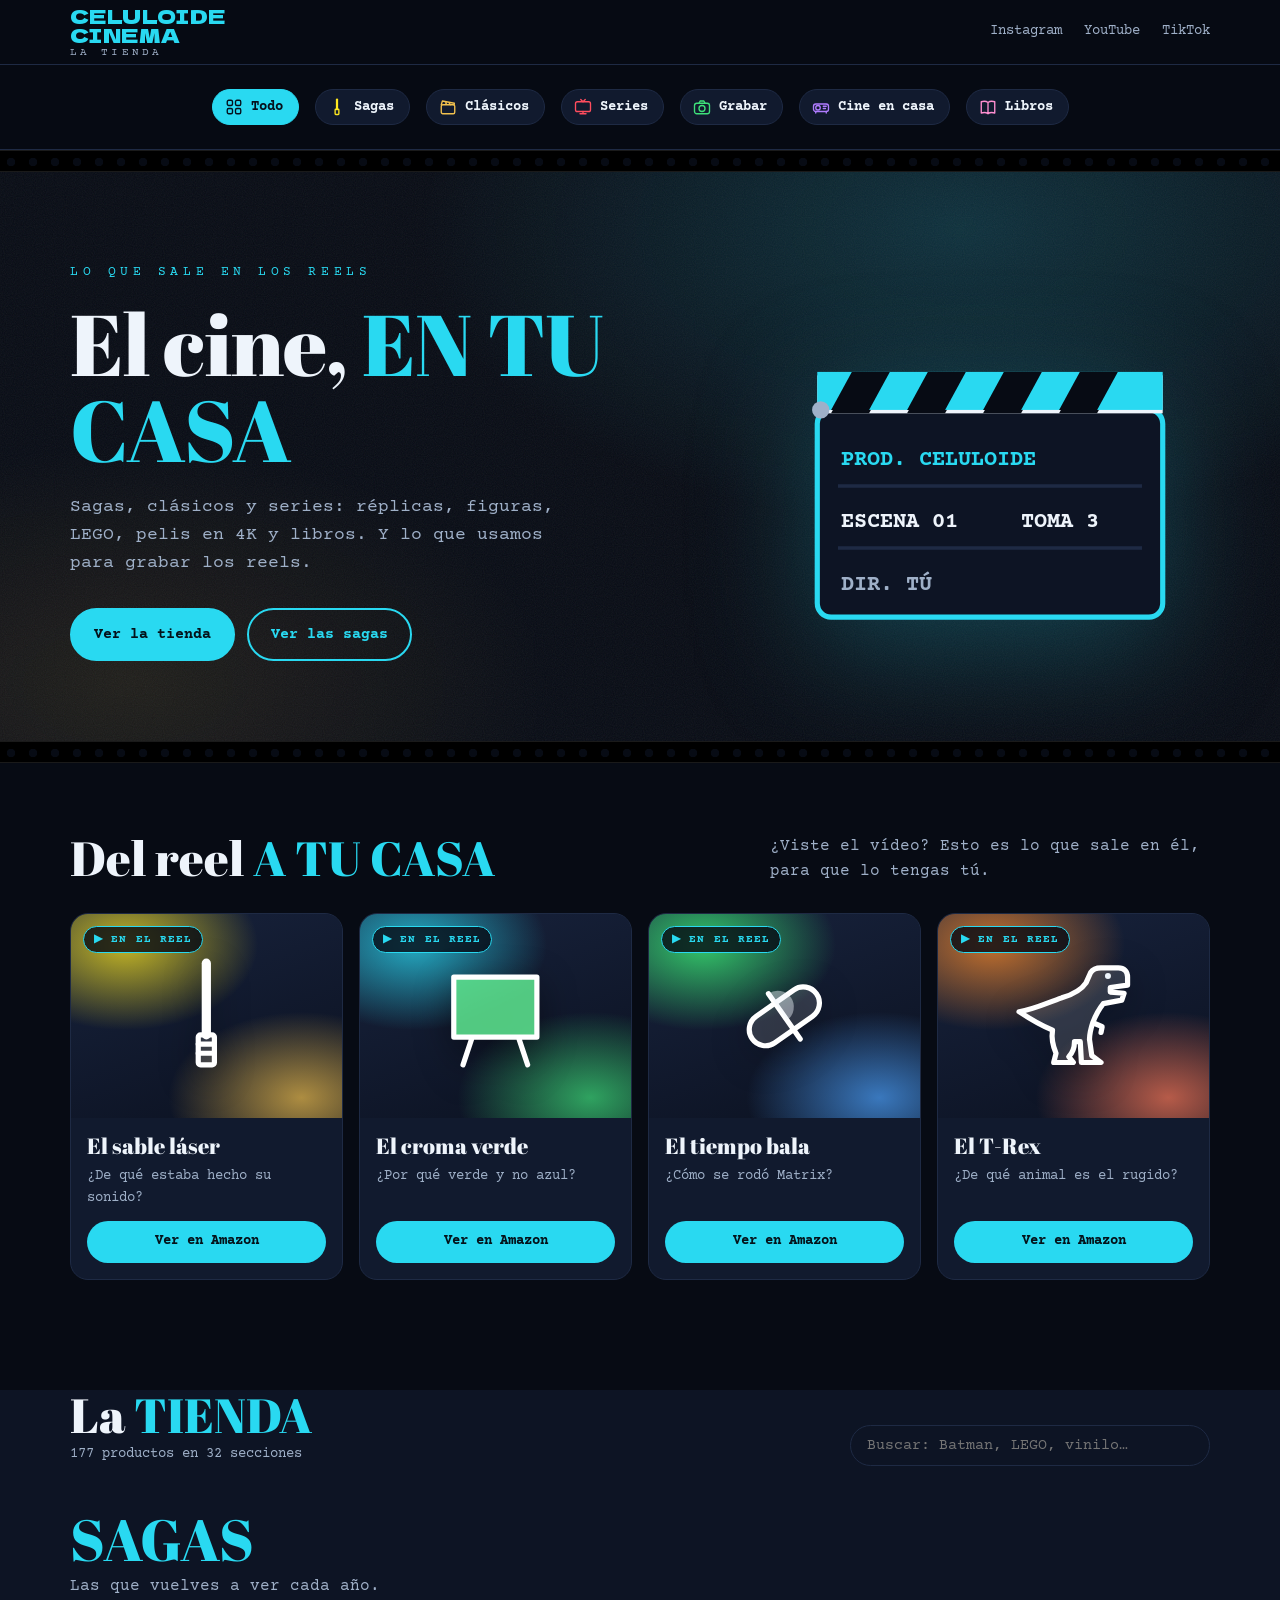
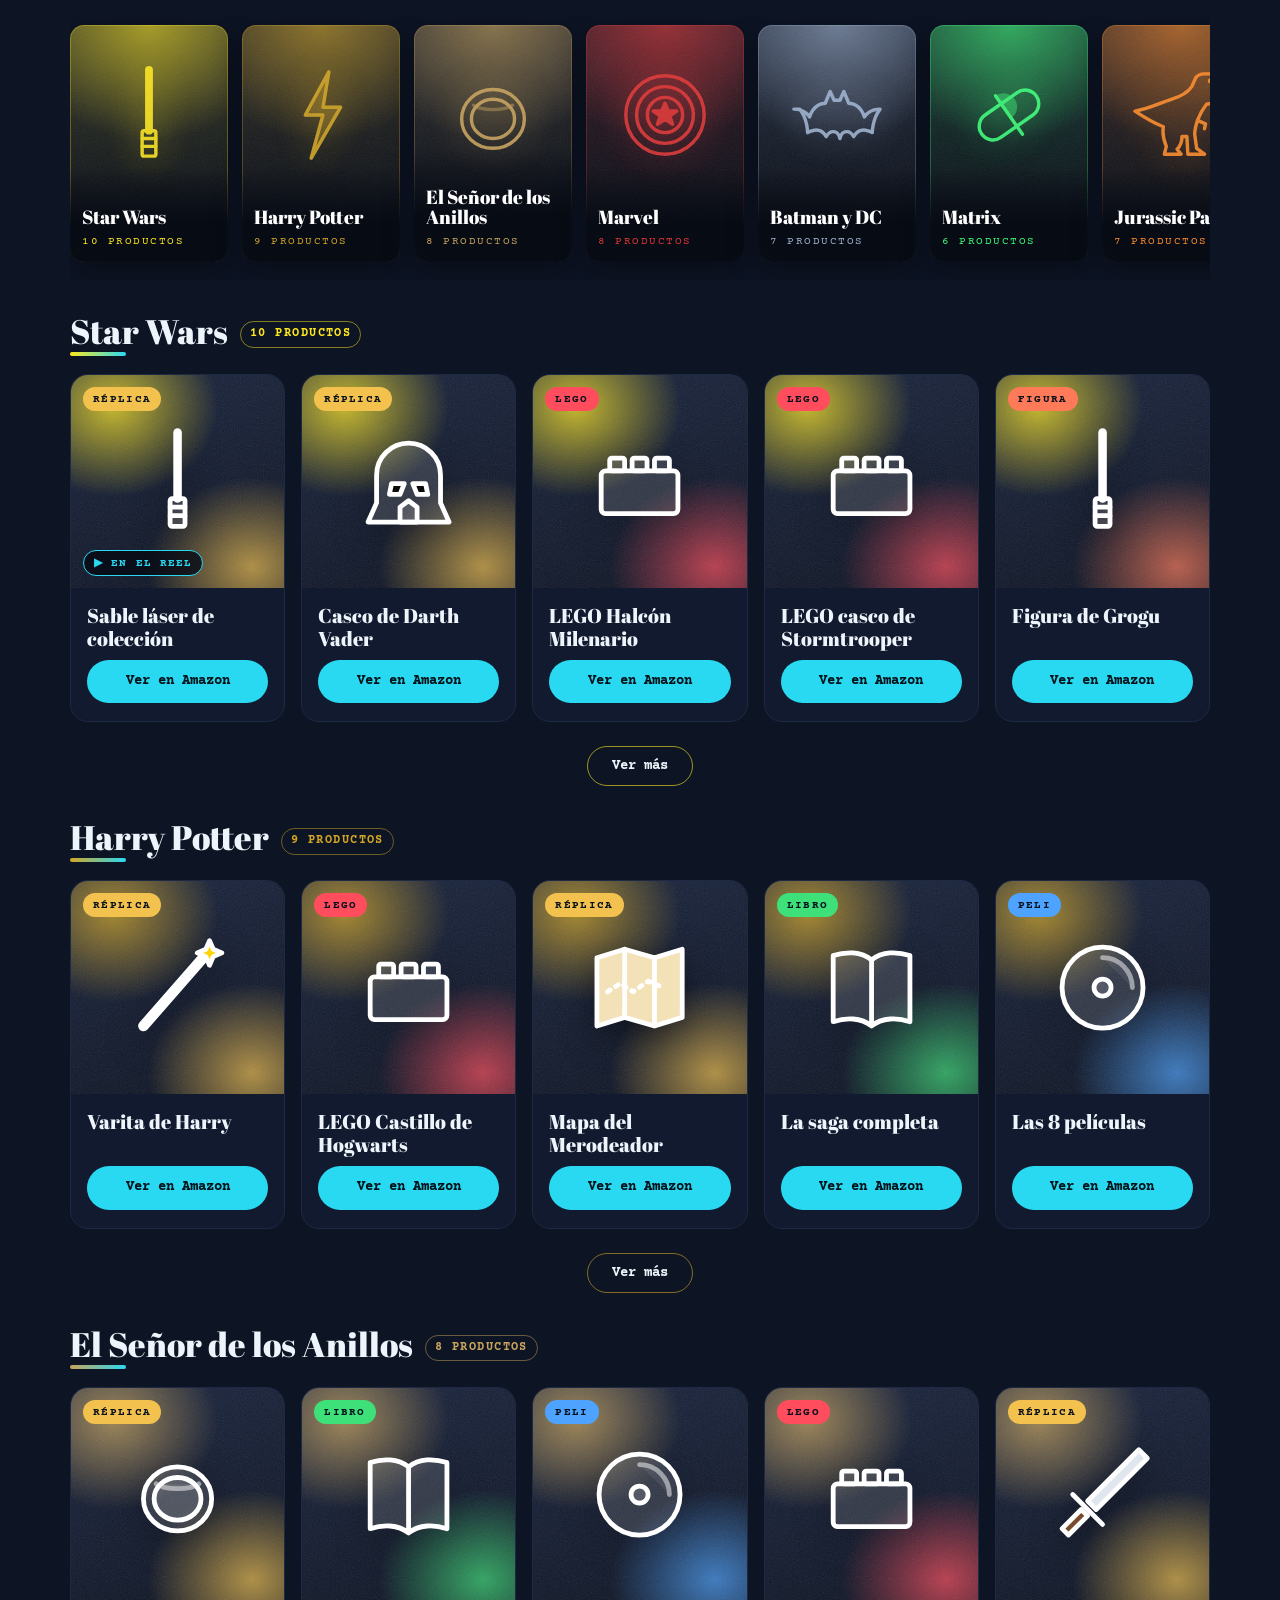
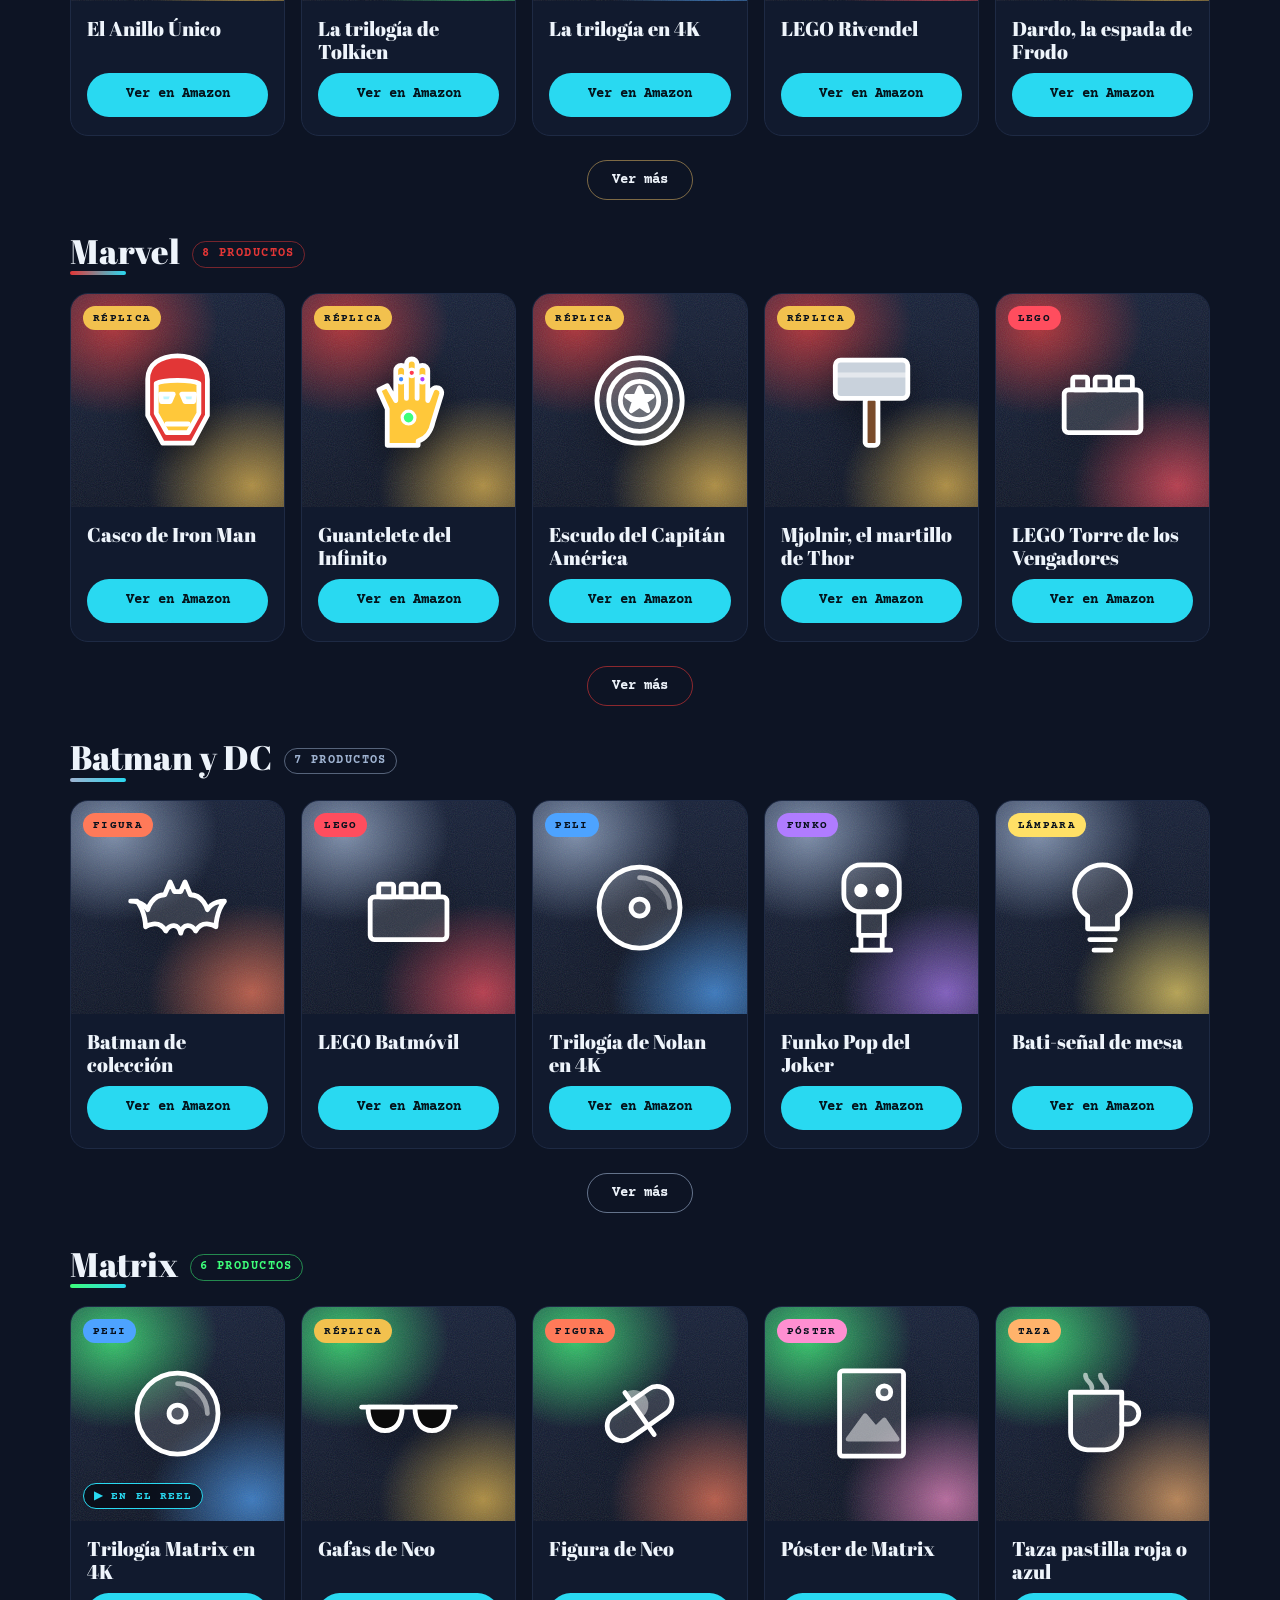
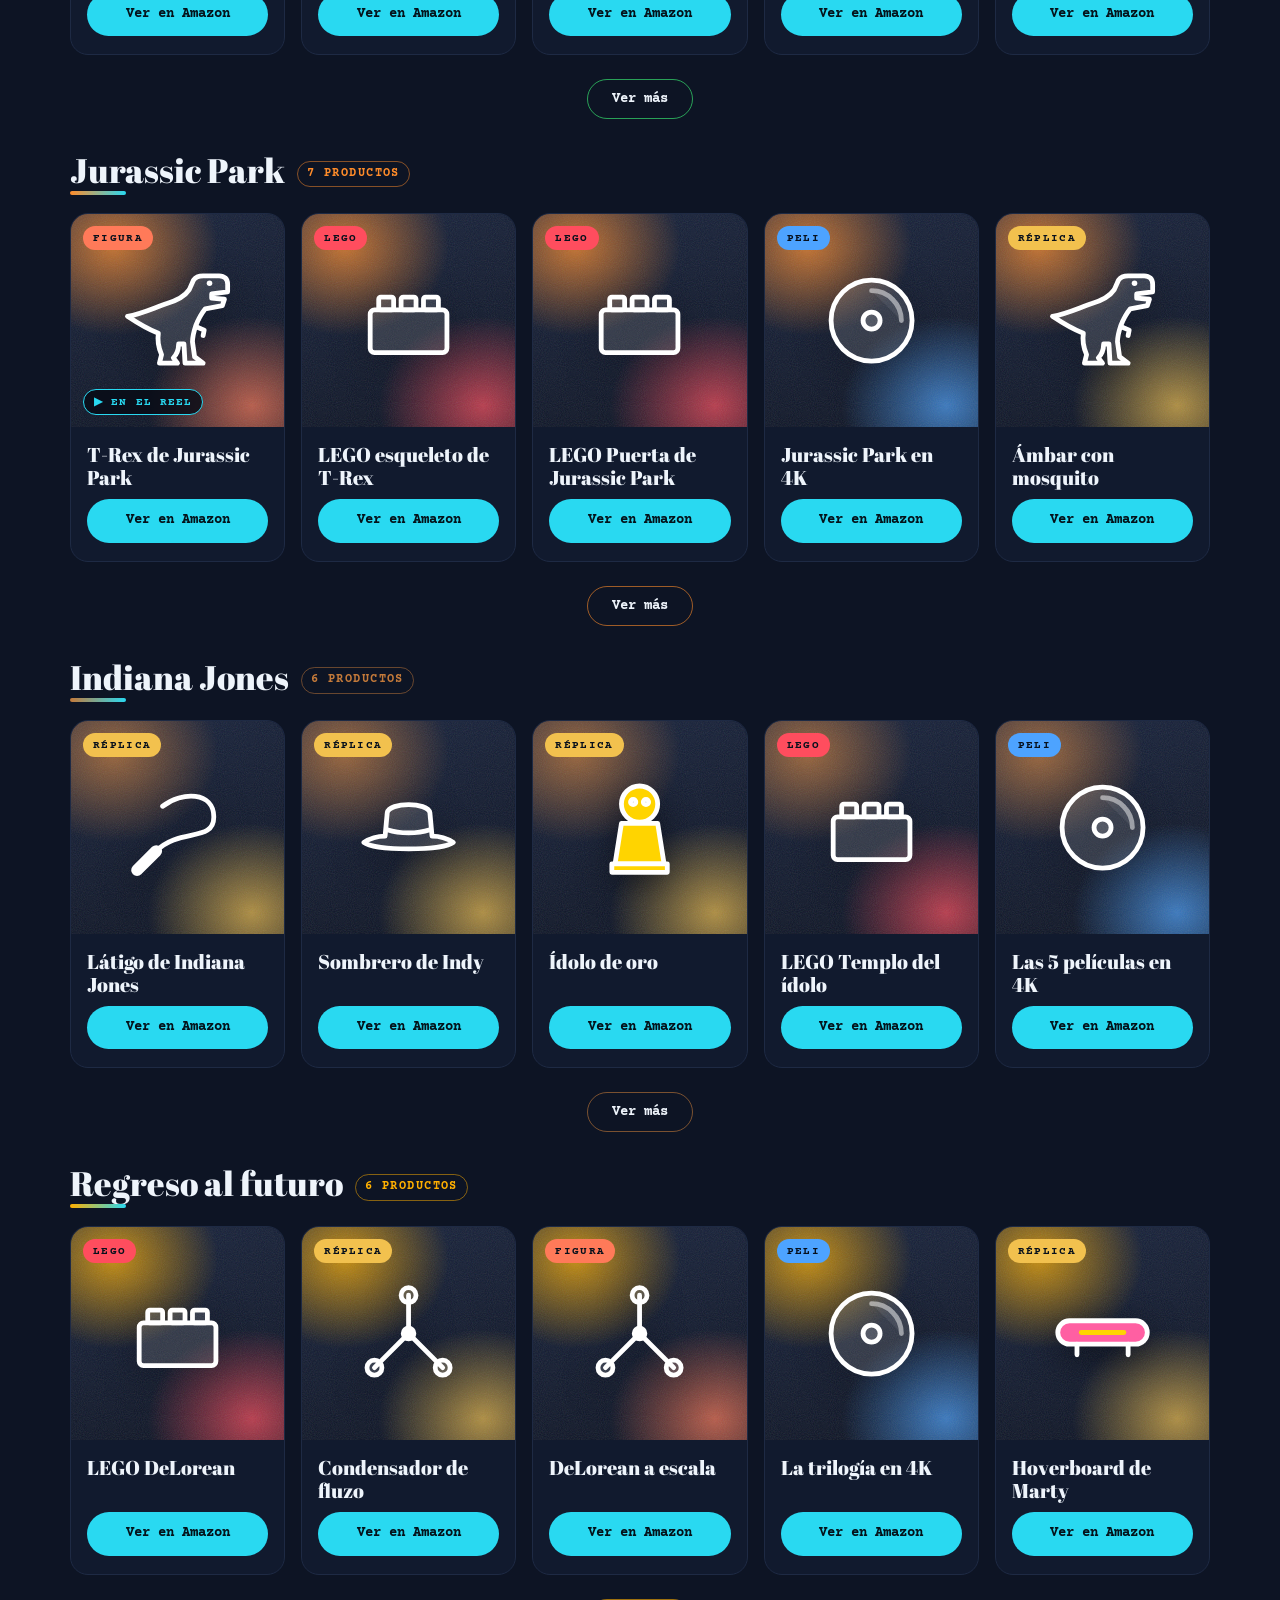
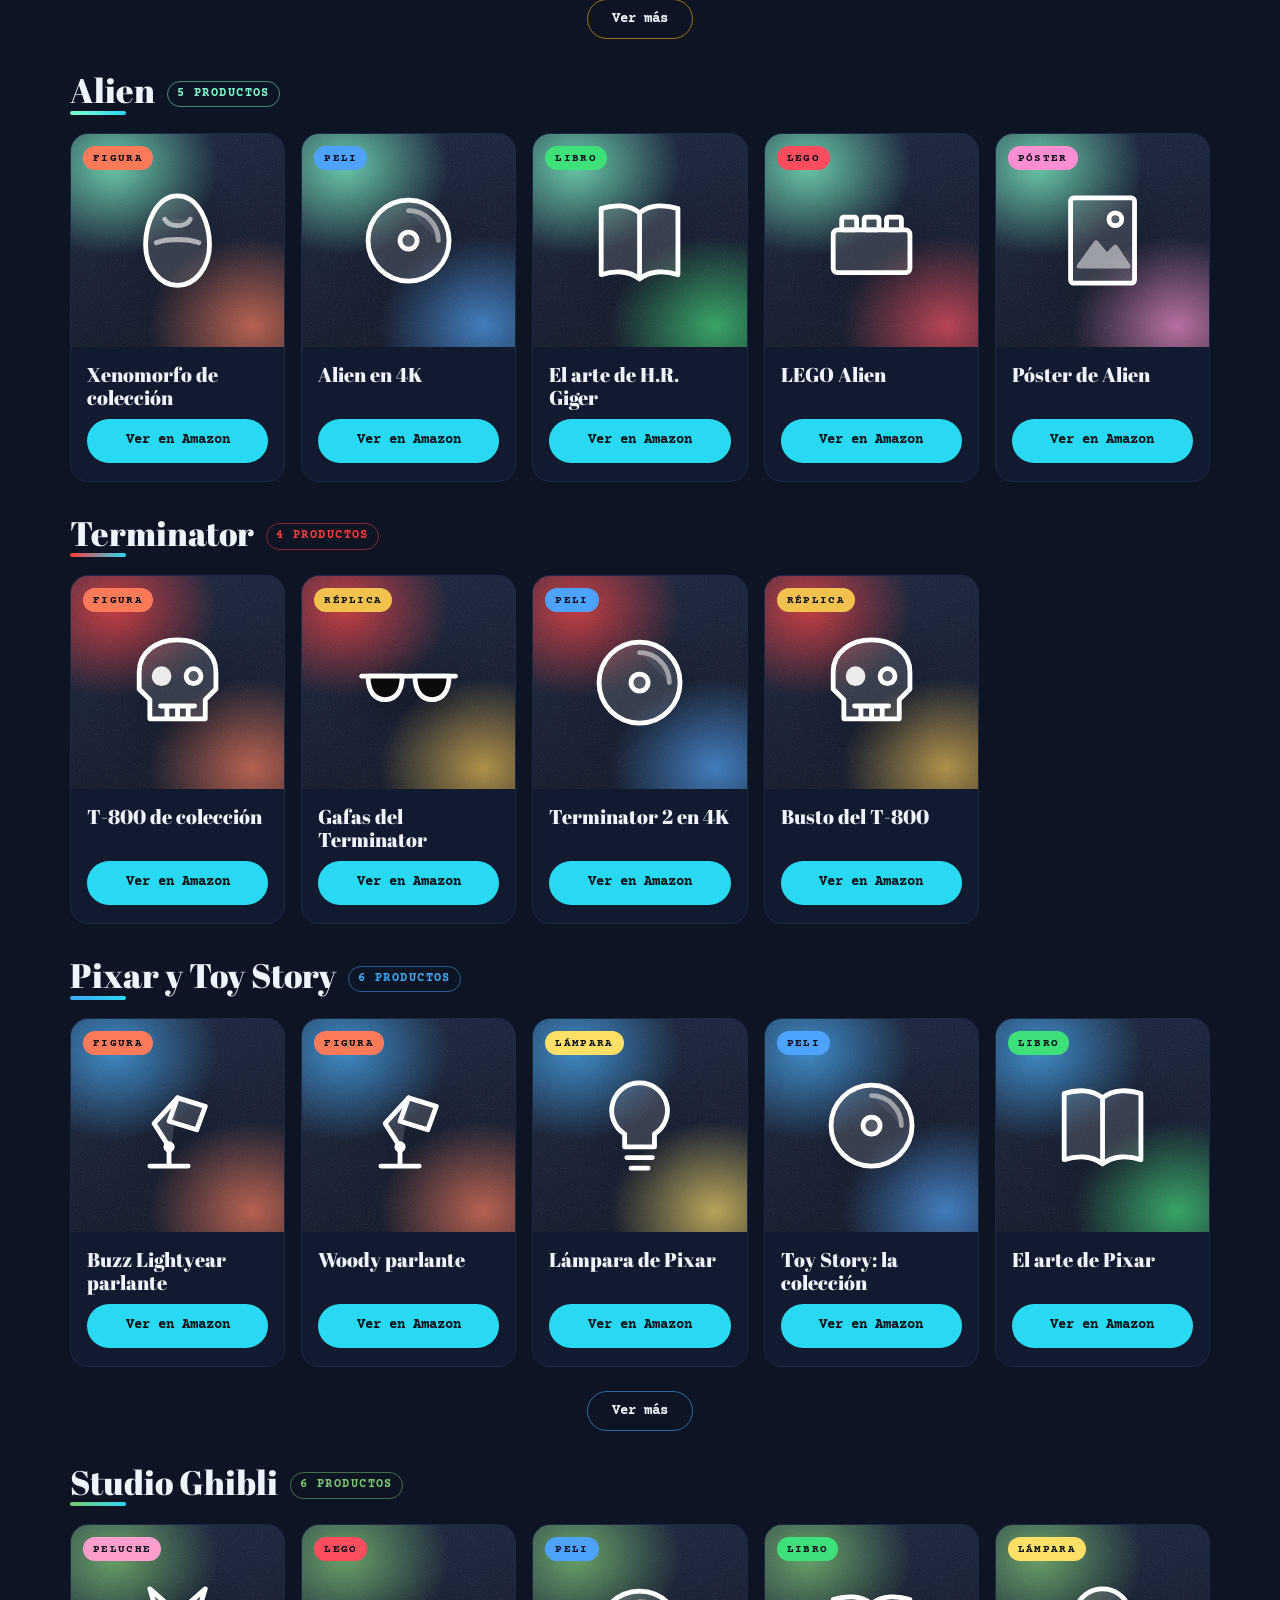
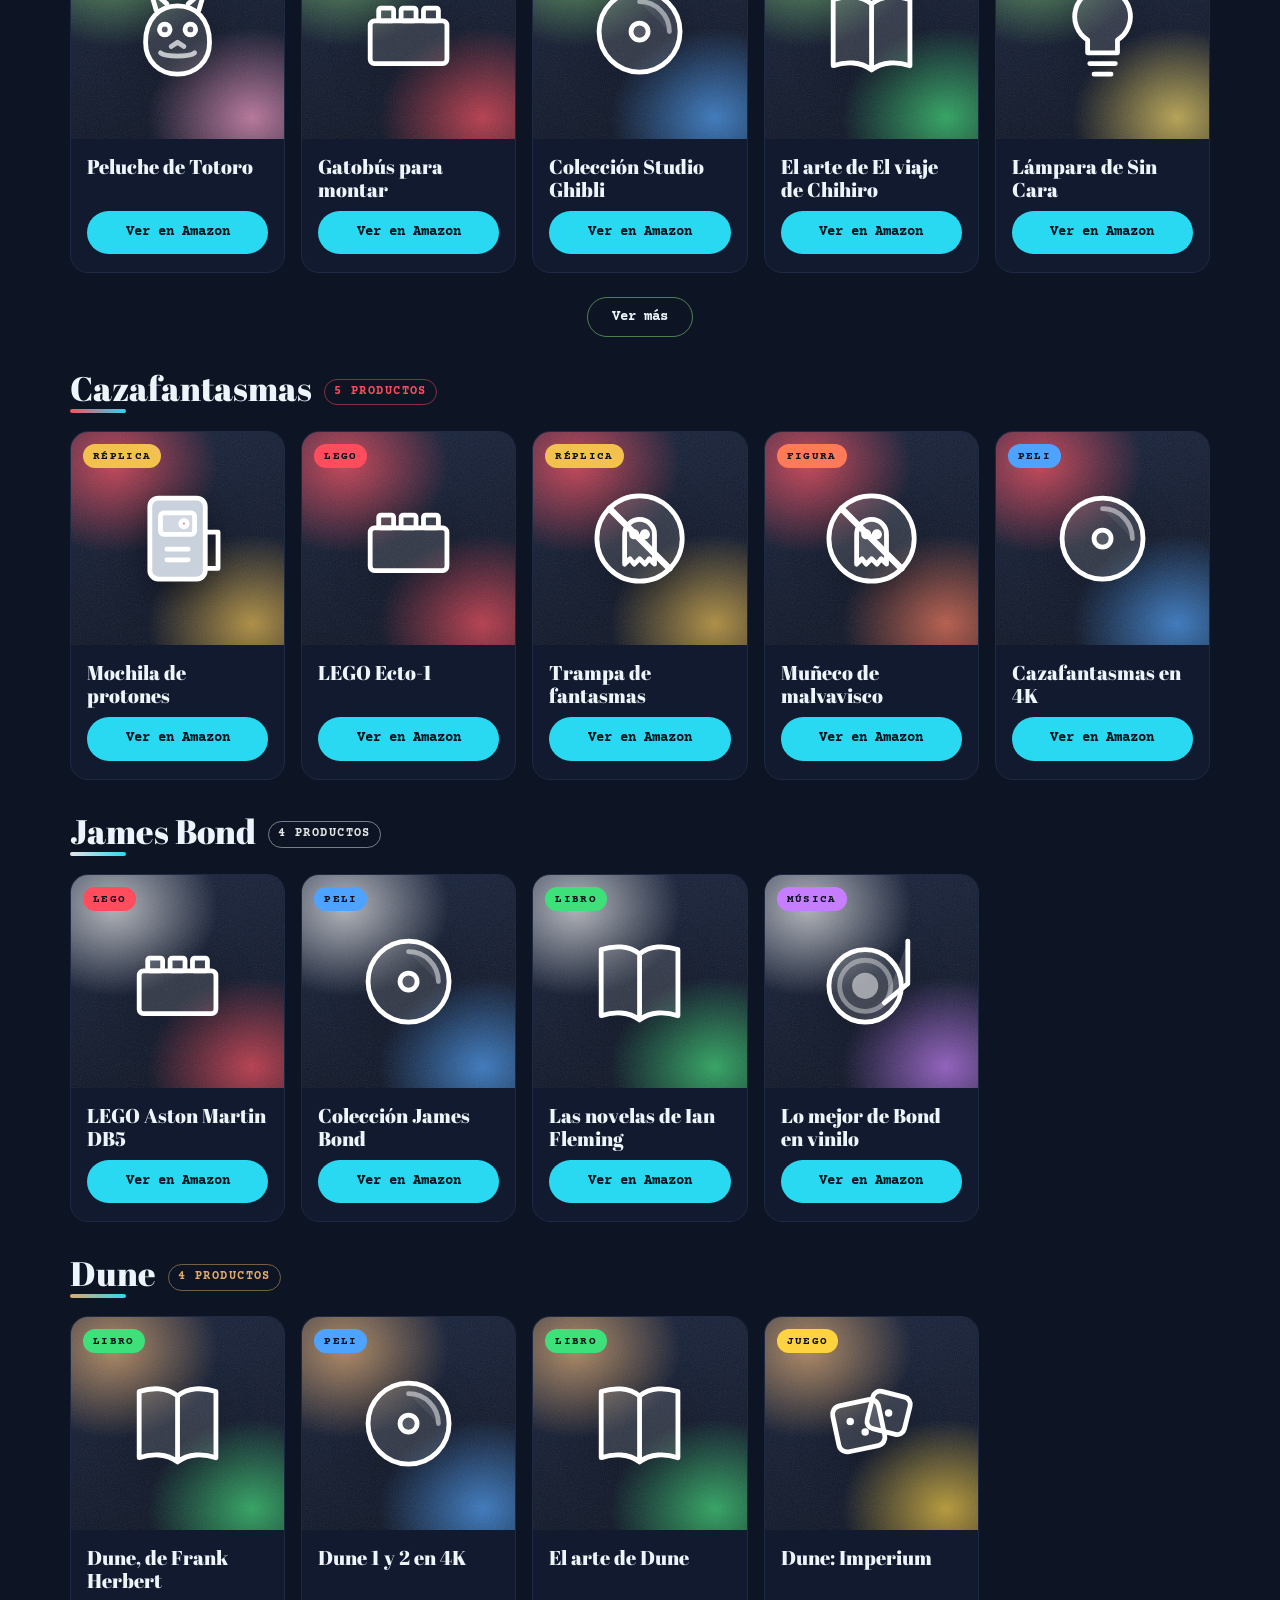
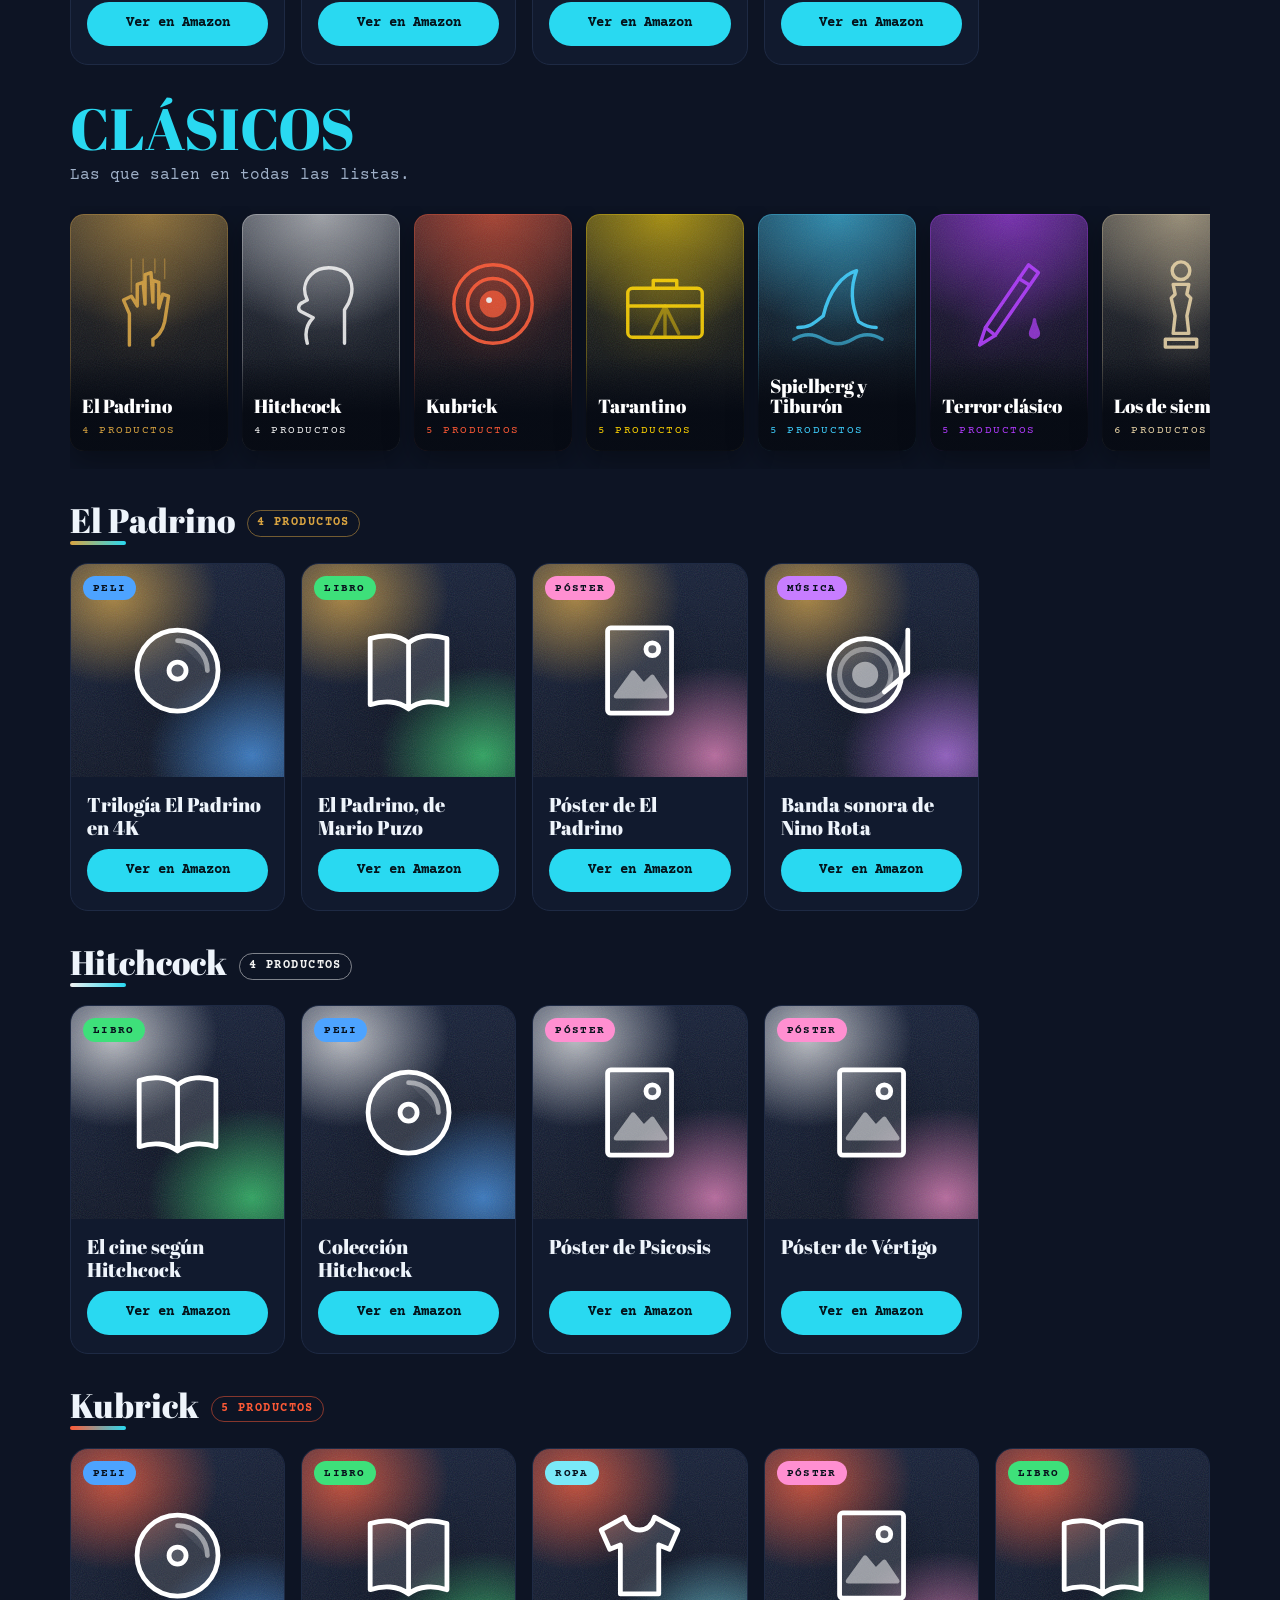
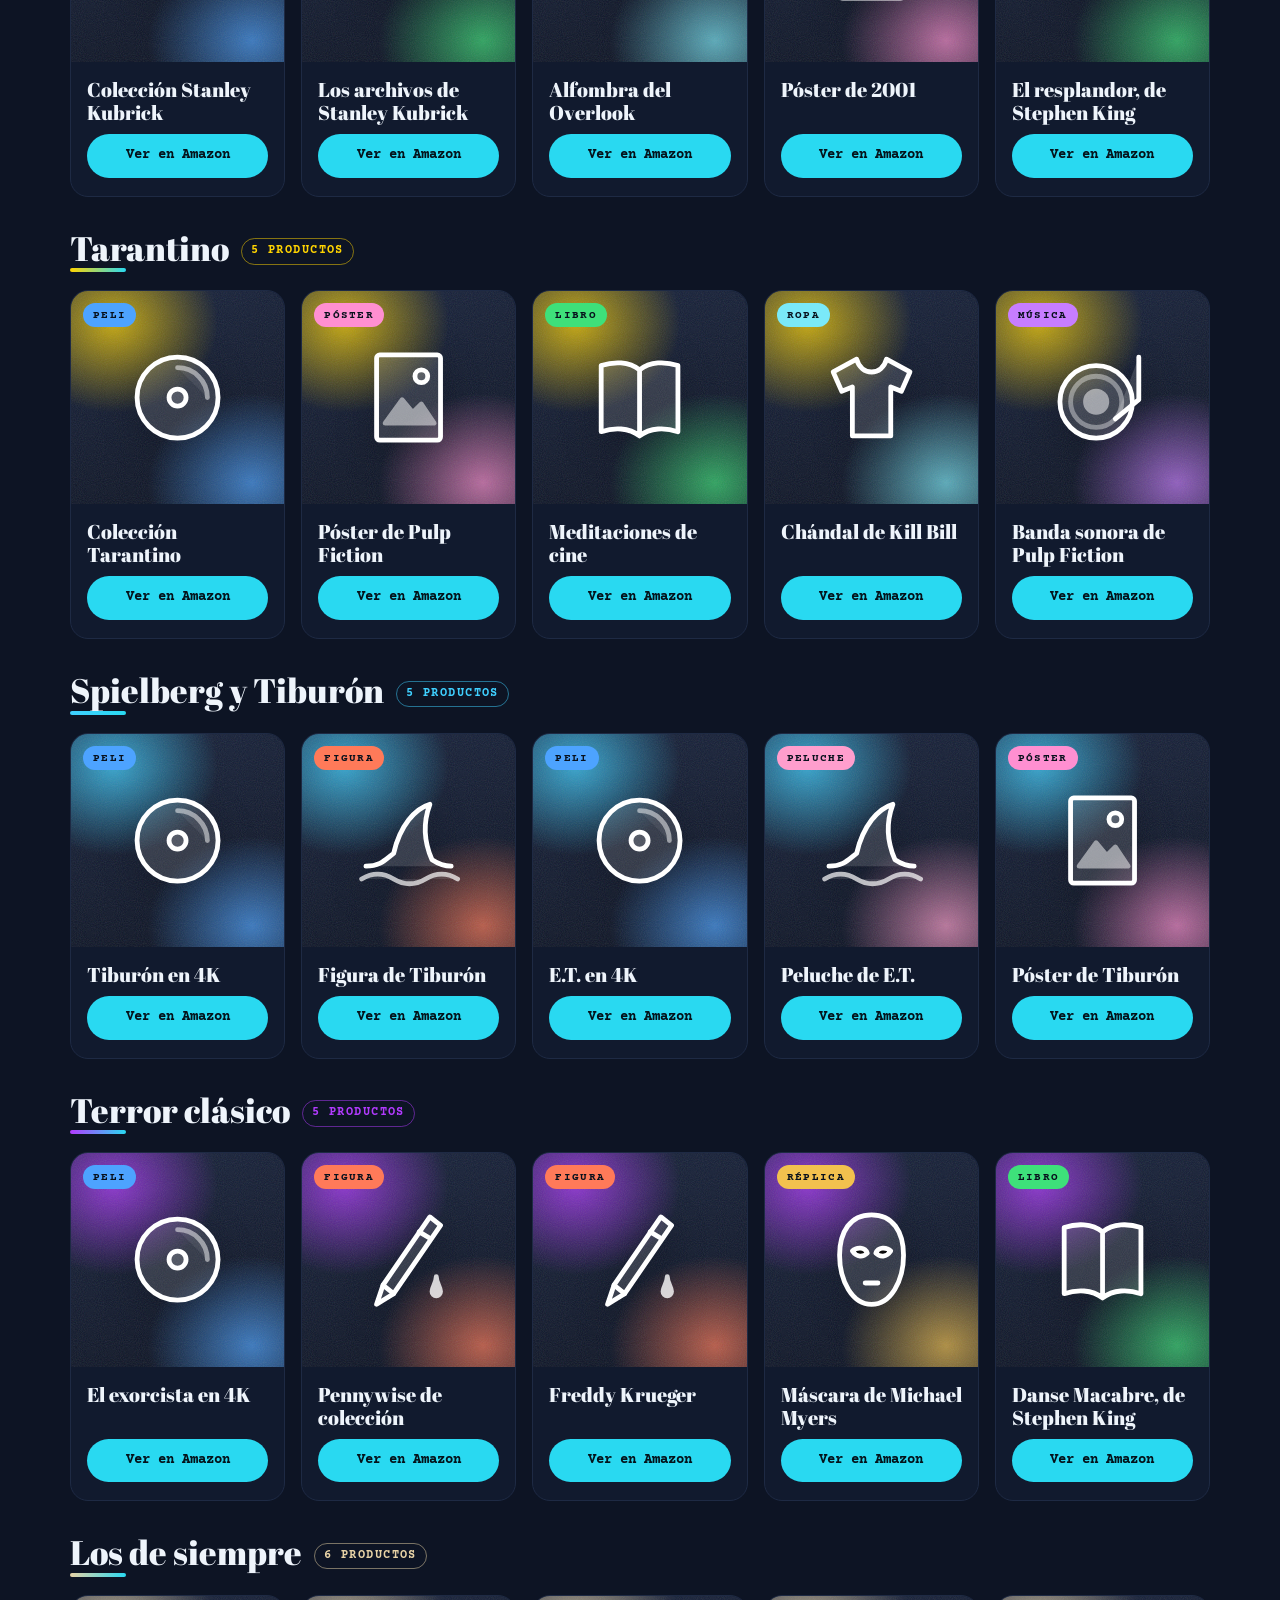
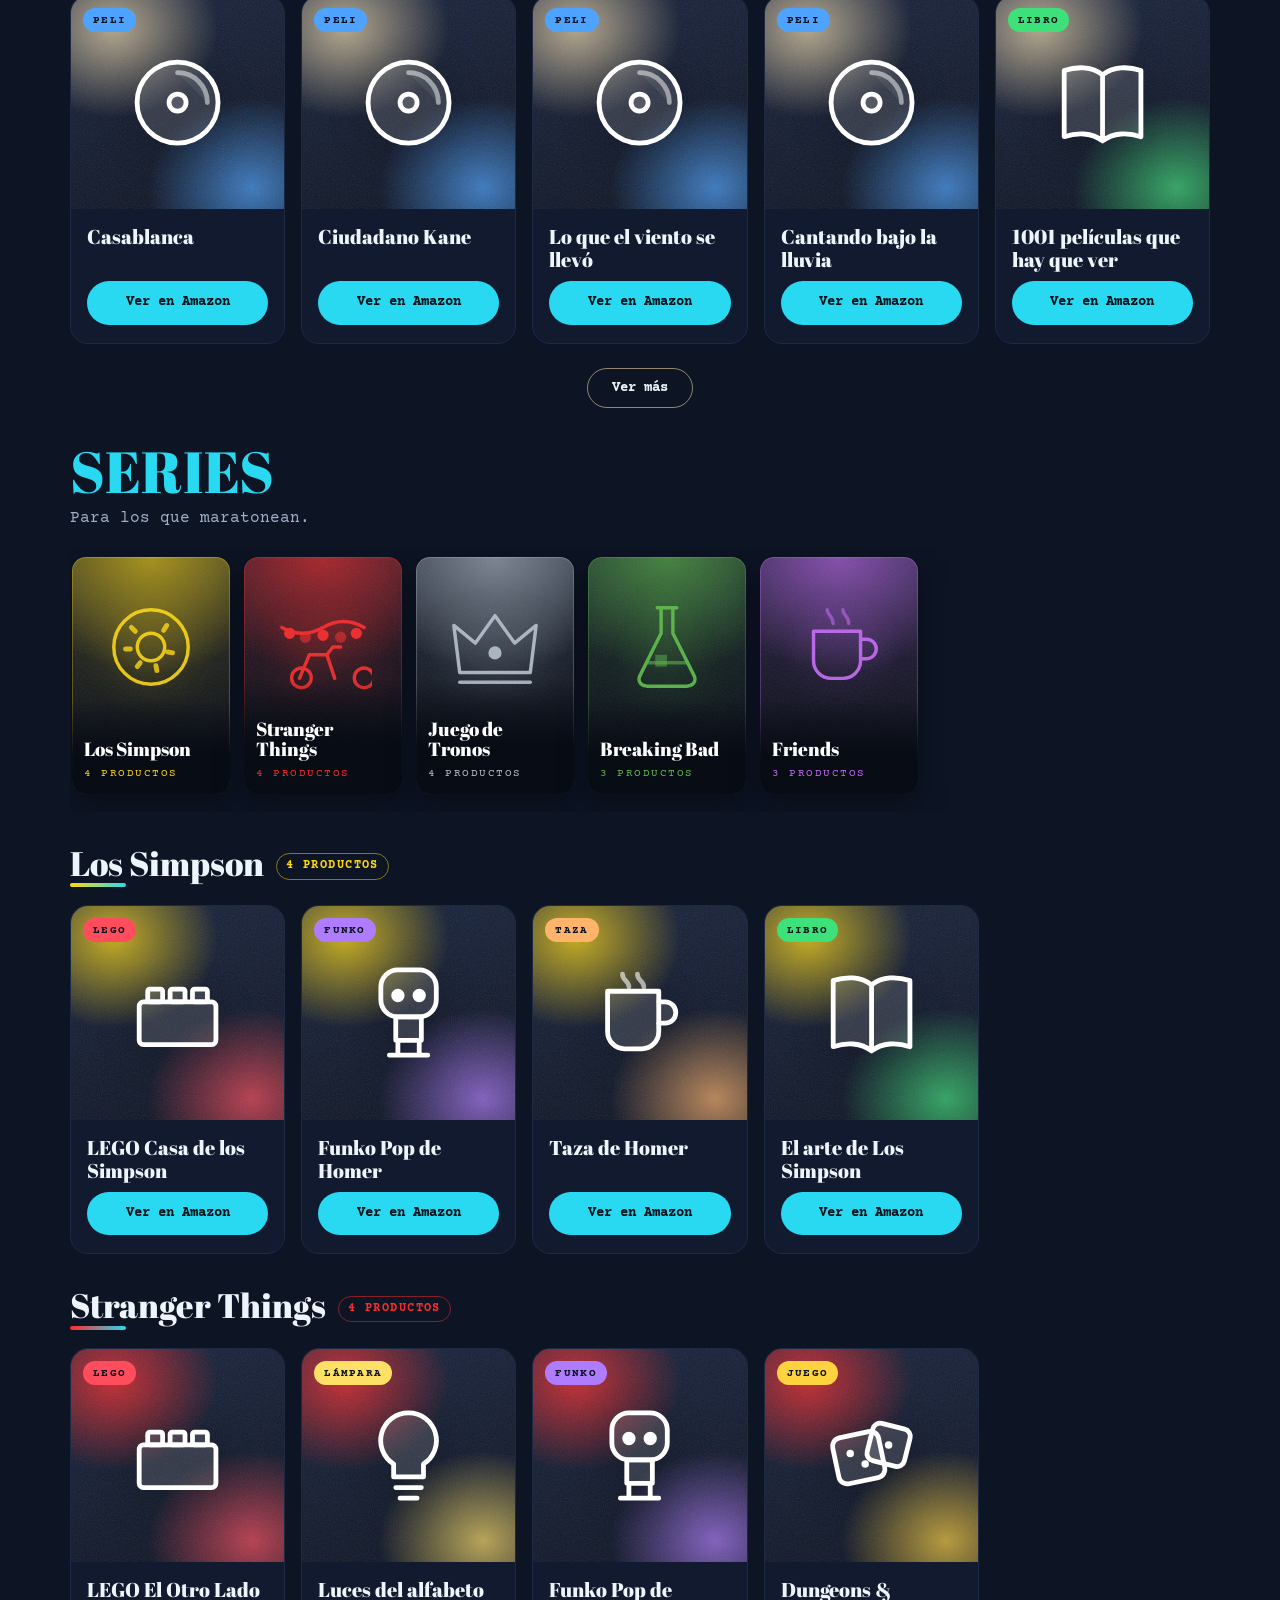
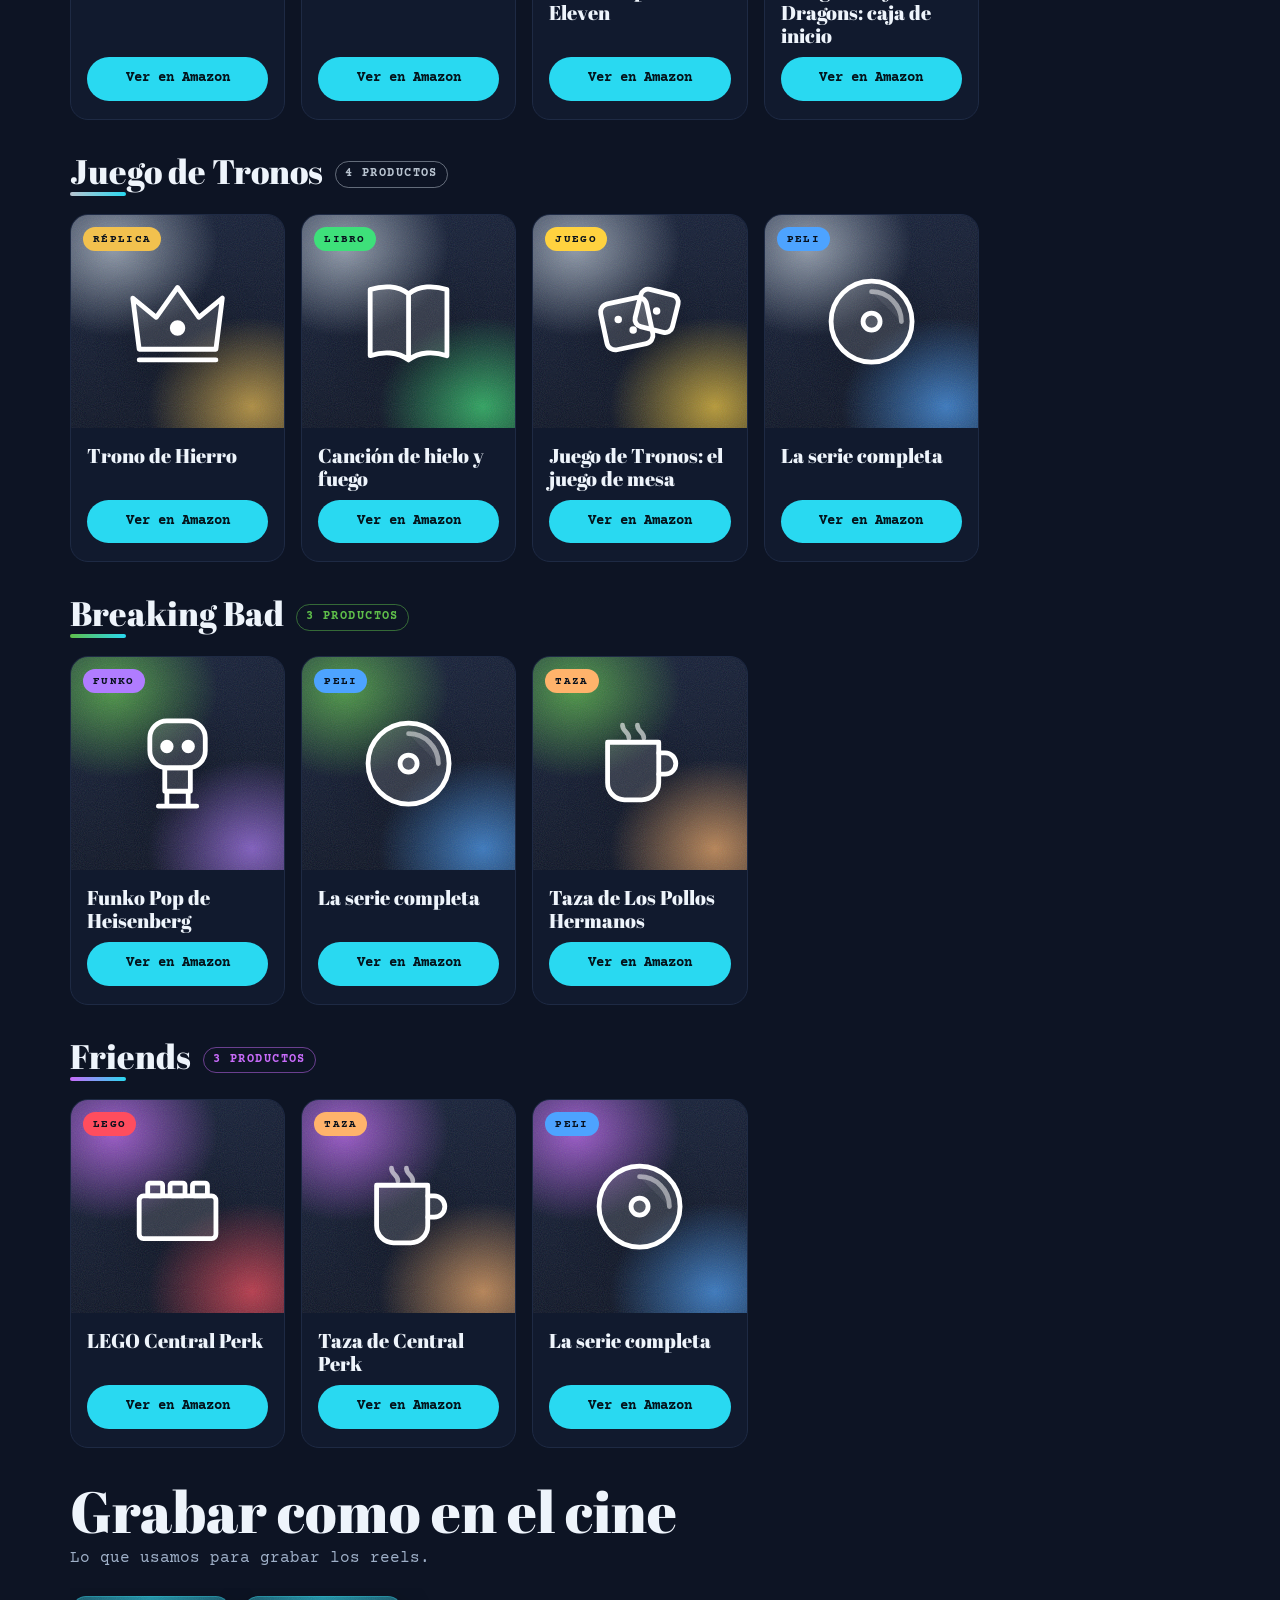
==== commit 8720a30c: "Enlace a TikTok Co-Authored-By: Claude Opus 5.5 <noreply@anthropic.com>" ====
--- a/index.html
+++ b/index.html
@@ -413,6 +413,7 @@
     <nav>
       <a href="https://www.instagram.com/celuloidecinema" target="_blank" rel="noopener">Instagram</a>
       <a href="https://www.youtube.com/@celuloidecinema" target="_blank" rel="noopener">YouTube</a>
+      <a href="https://www.tiktok.com/@celuloidecinema4" target="_blank" rel="noopener">TikTok</a>
     </nav>
   </div>
   <nav class="secnav" aria-label="Categorías de la tienda">
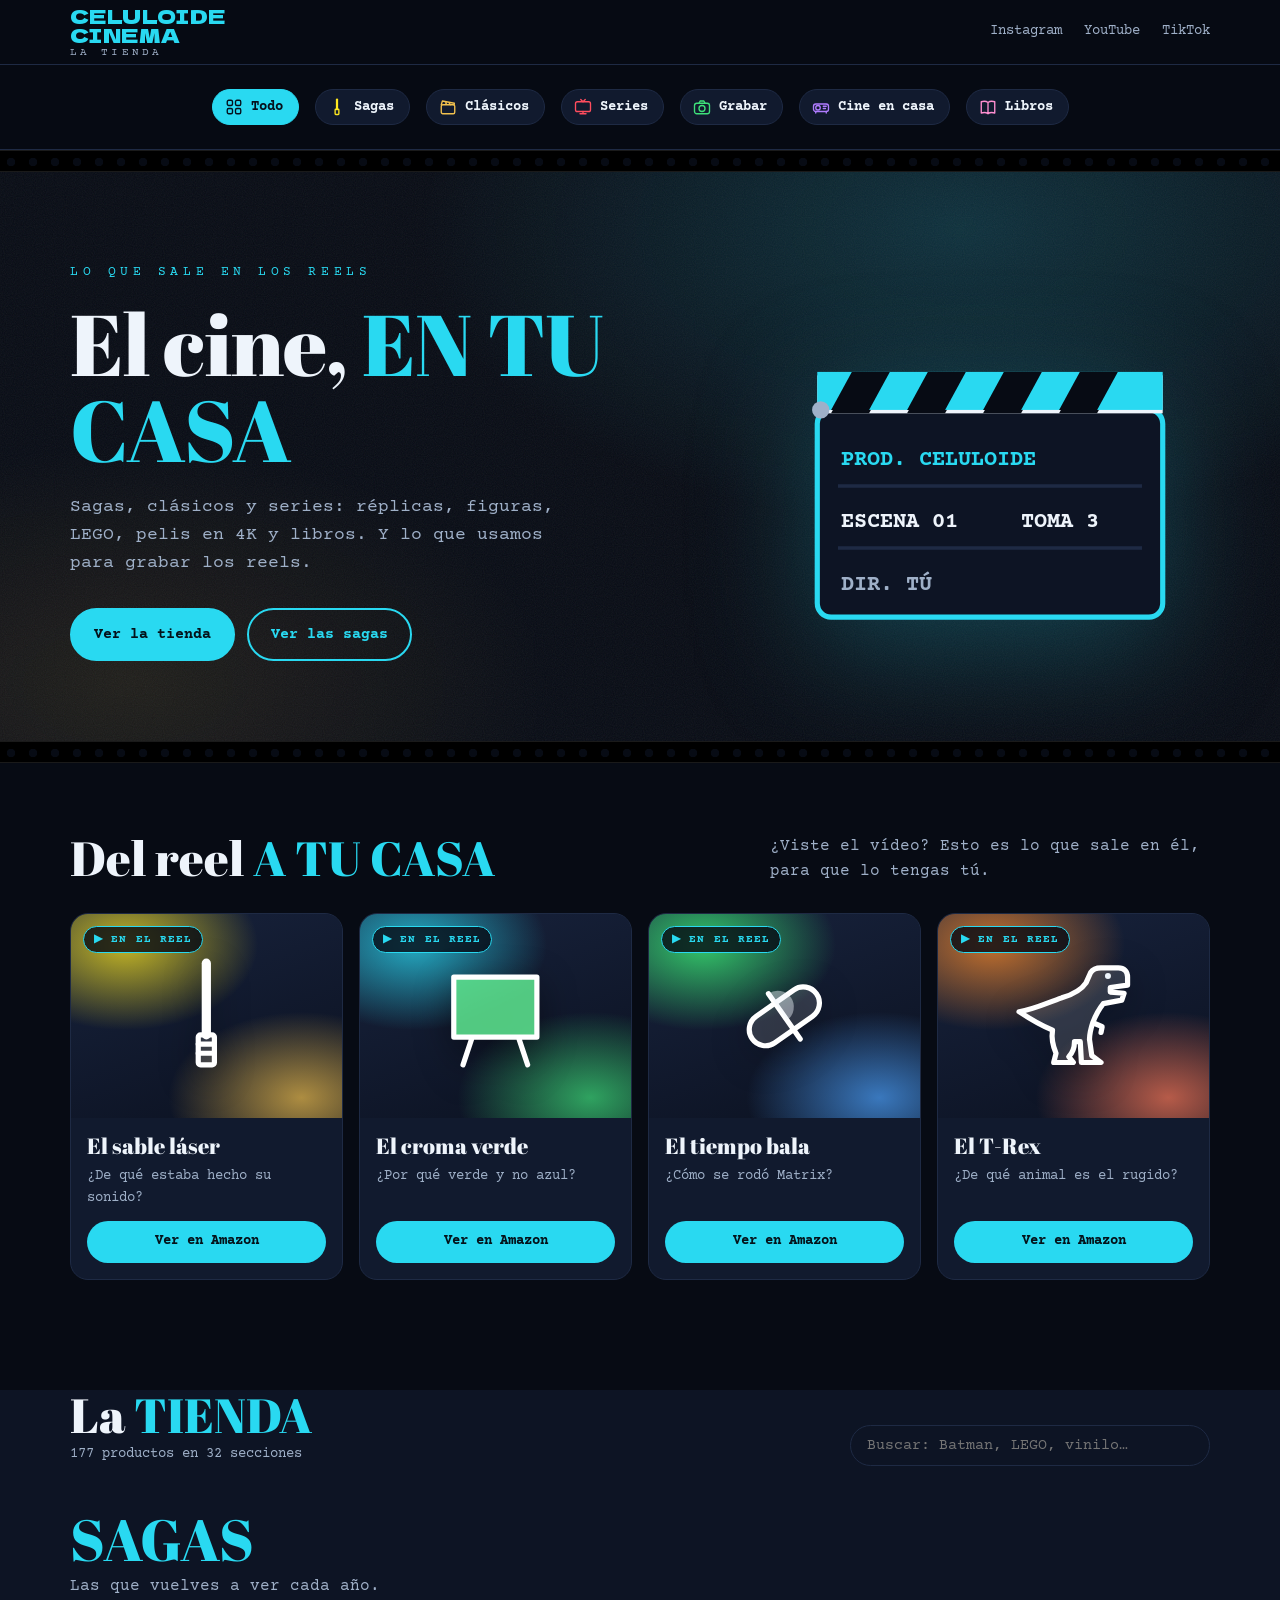
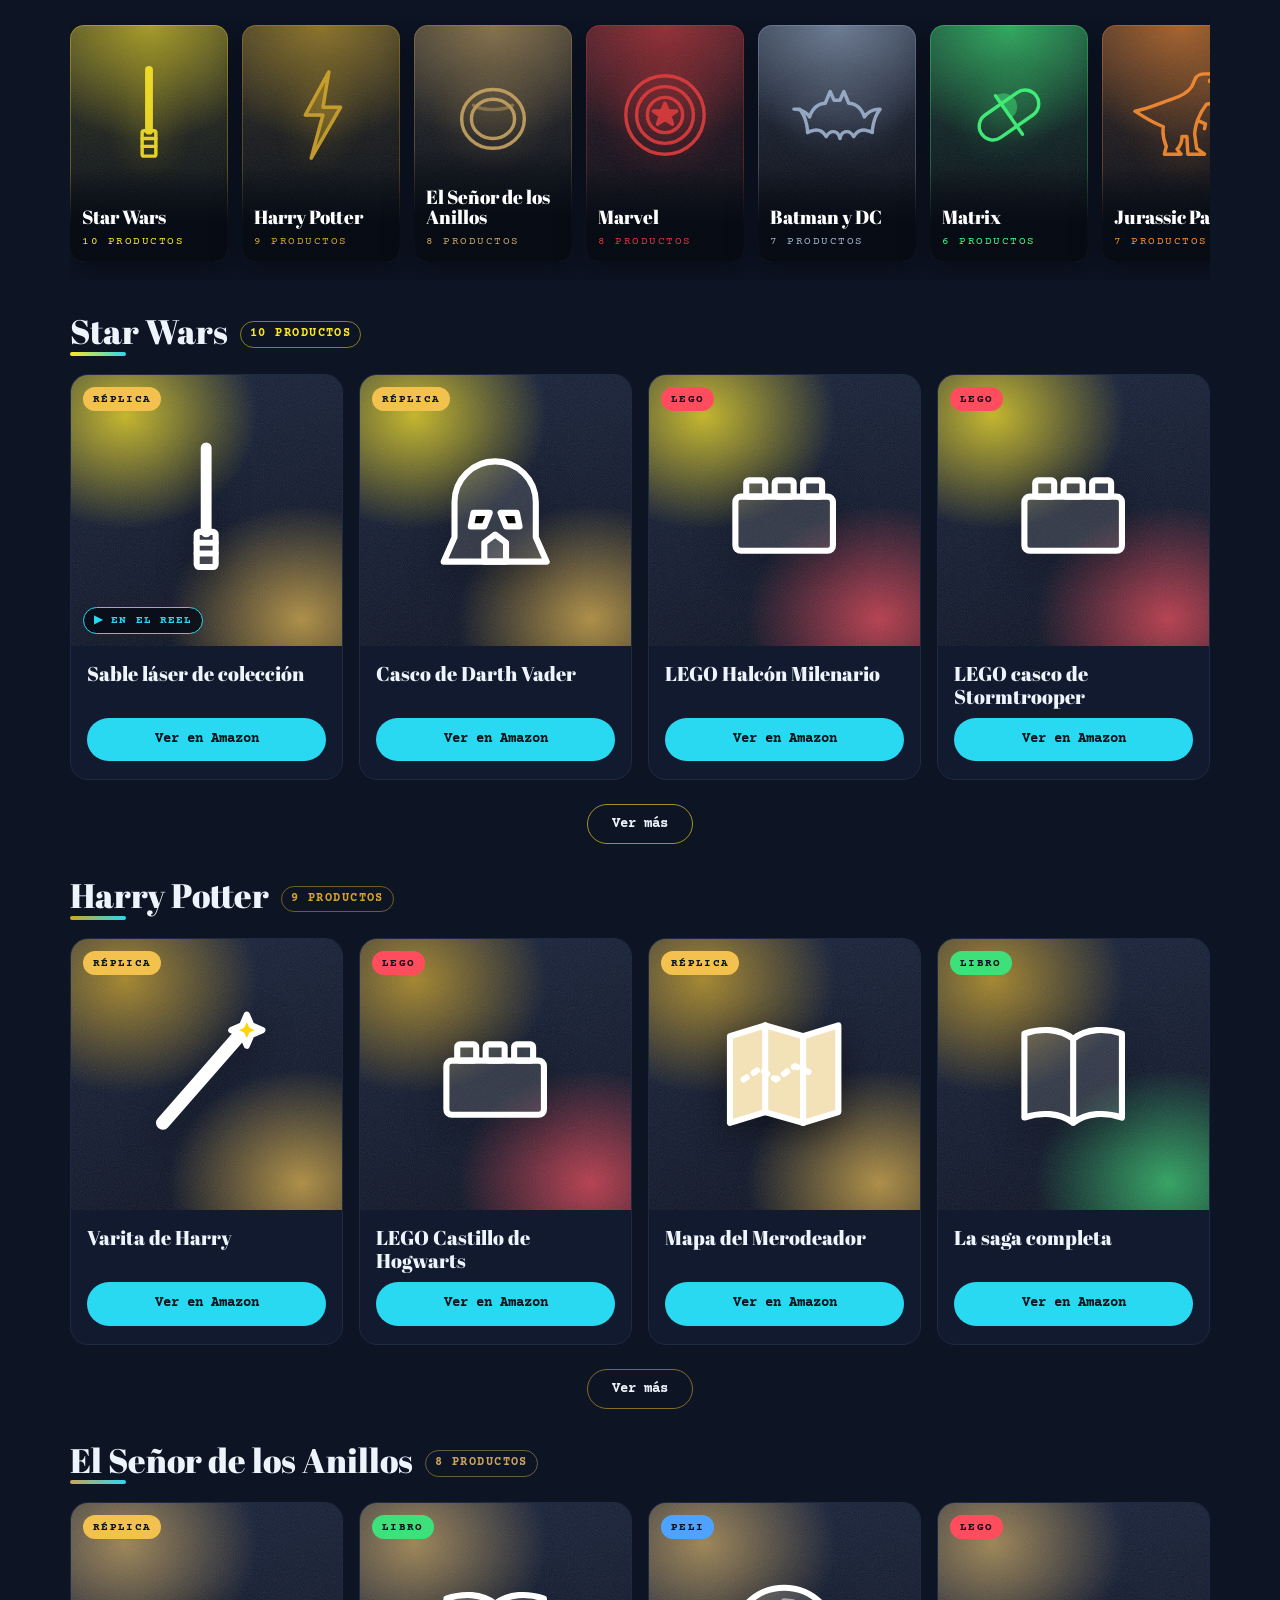
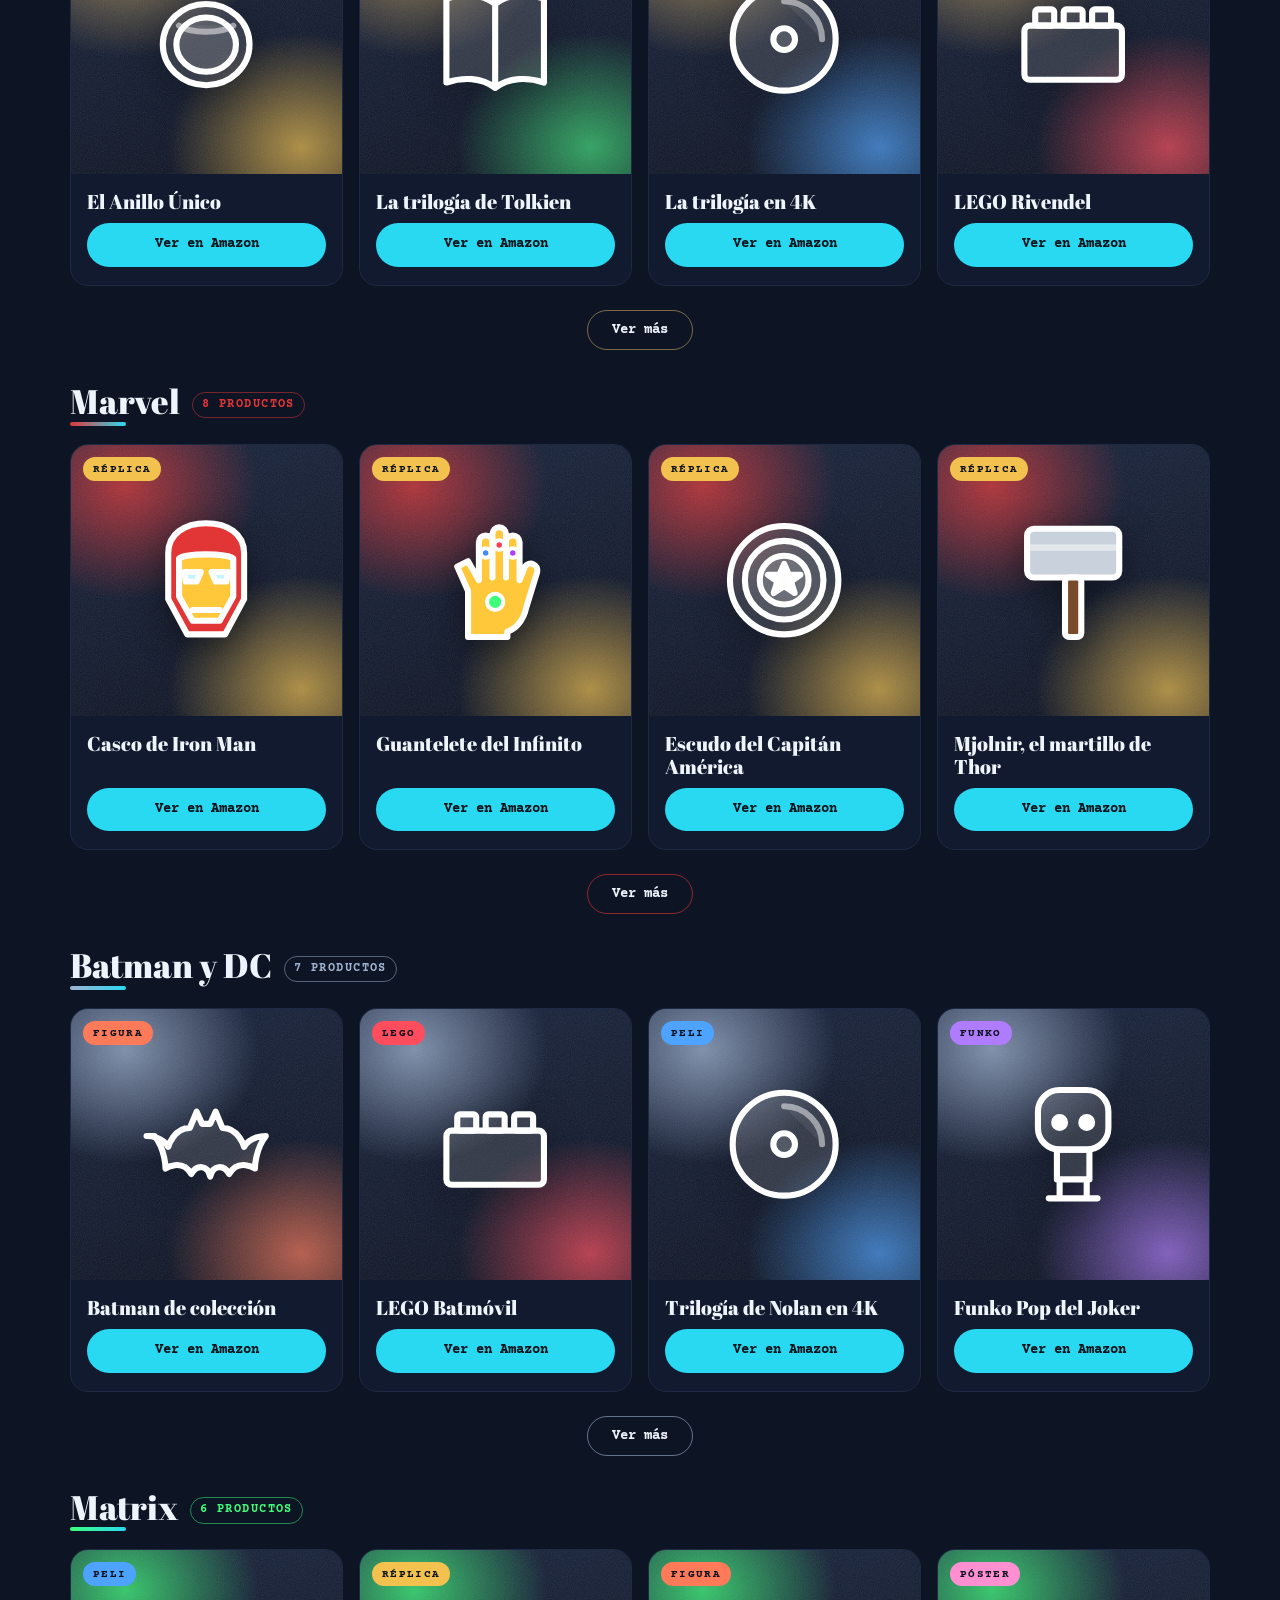
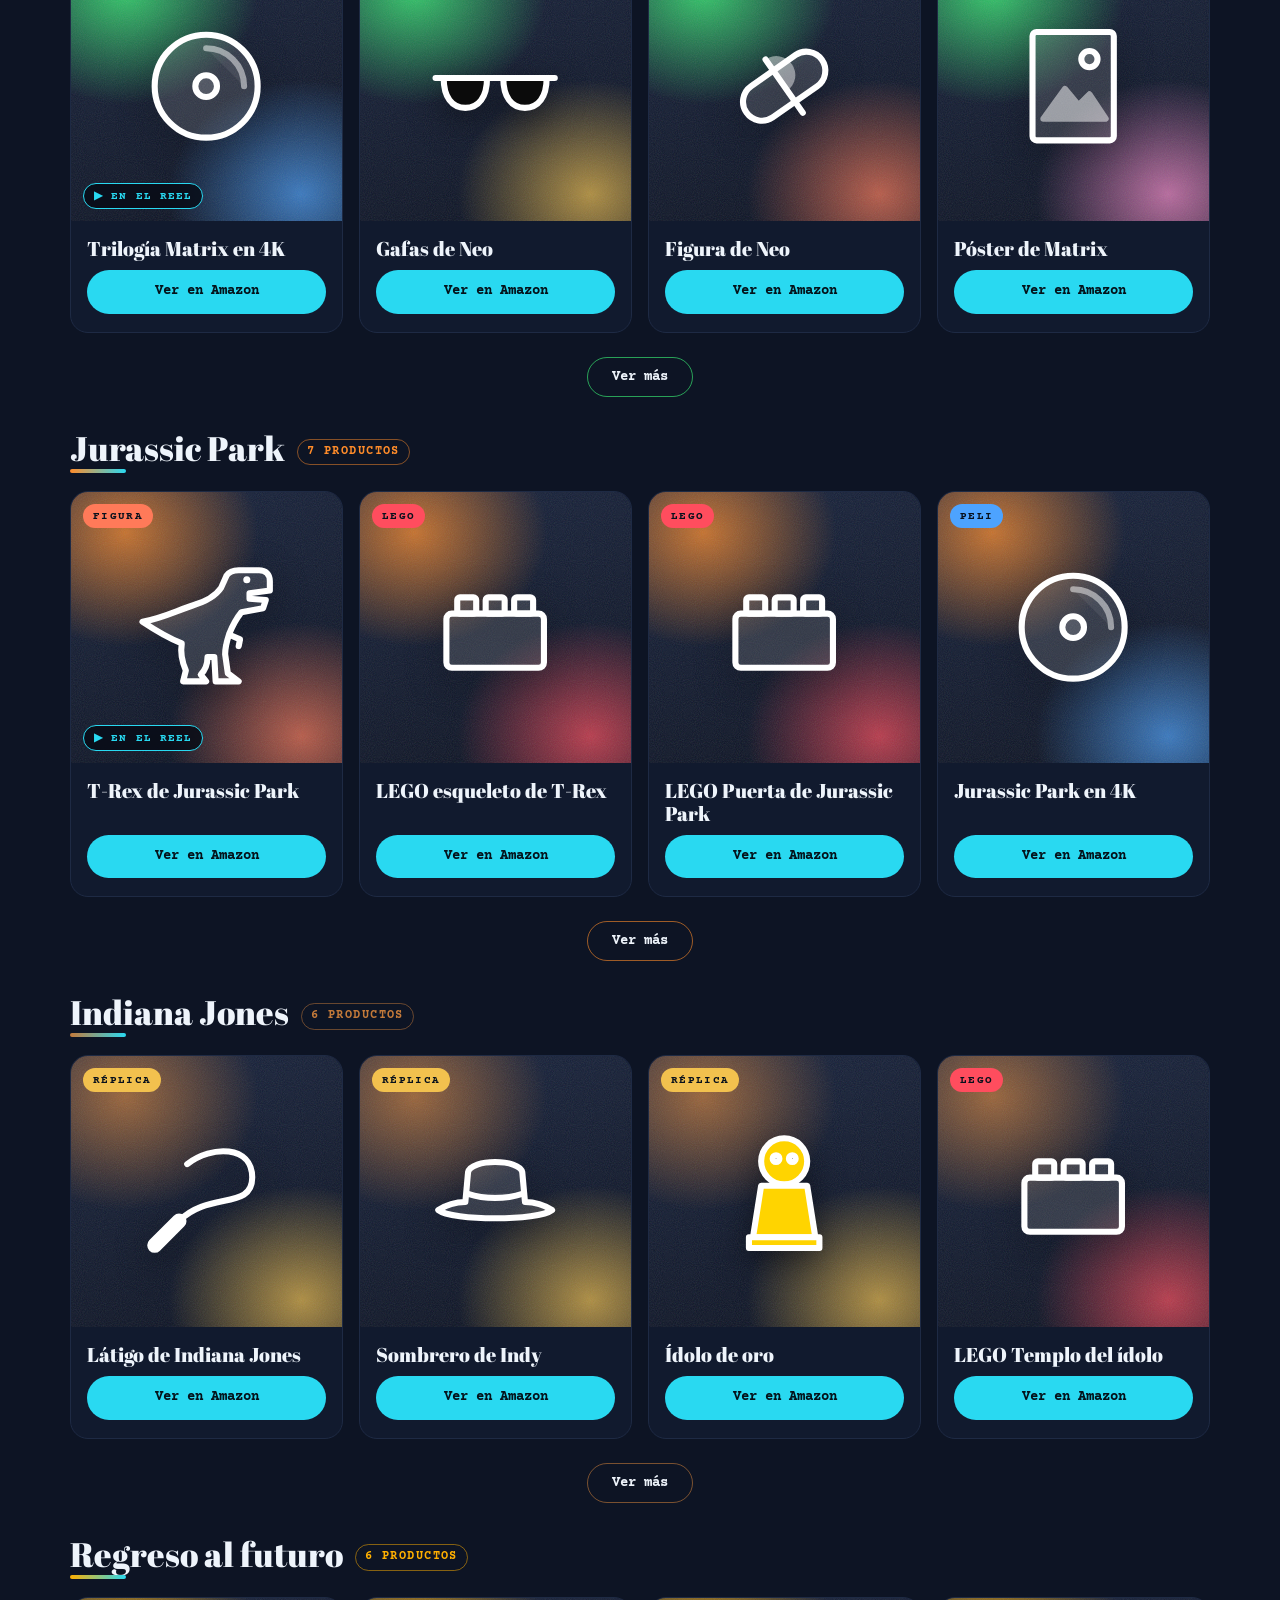
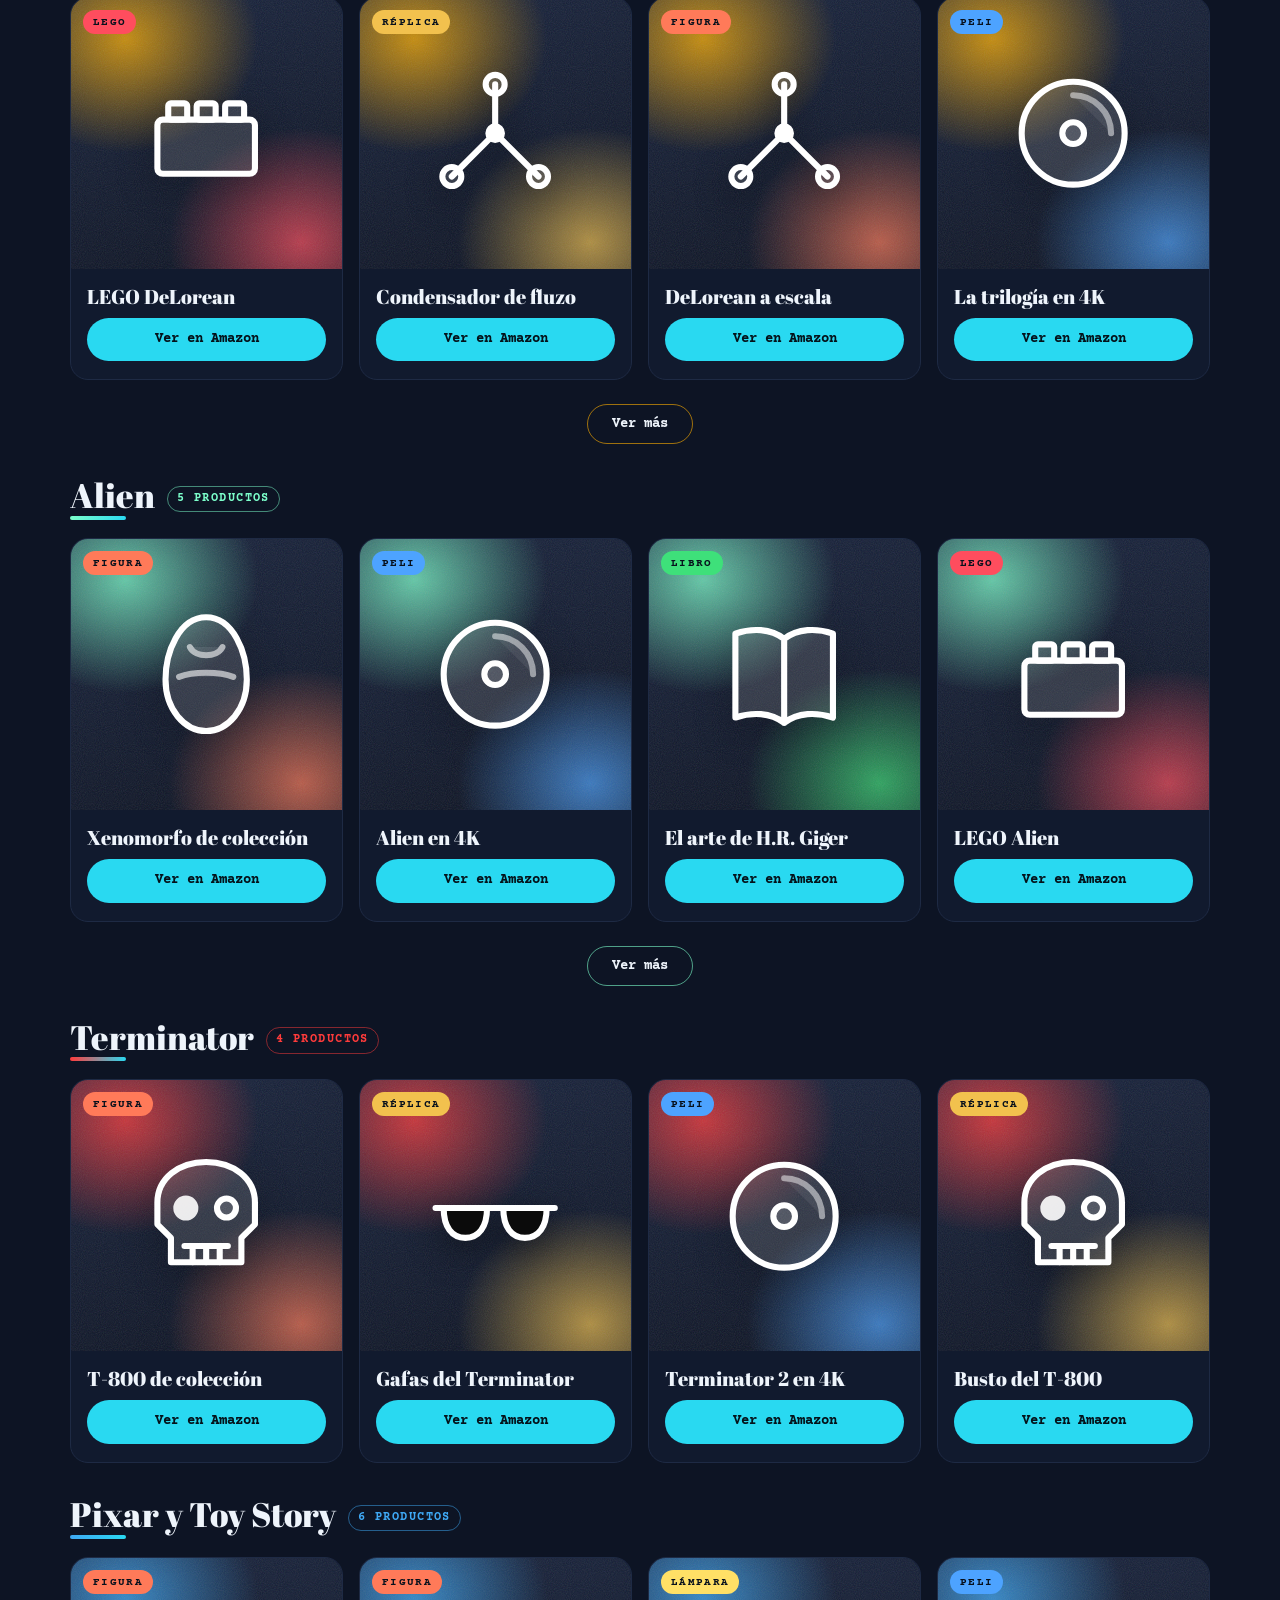
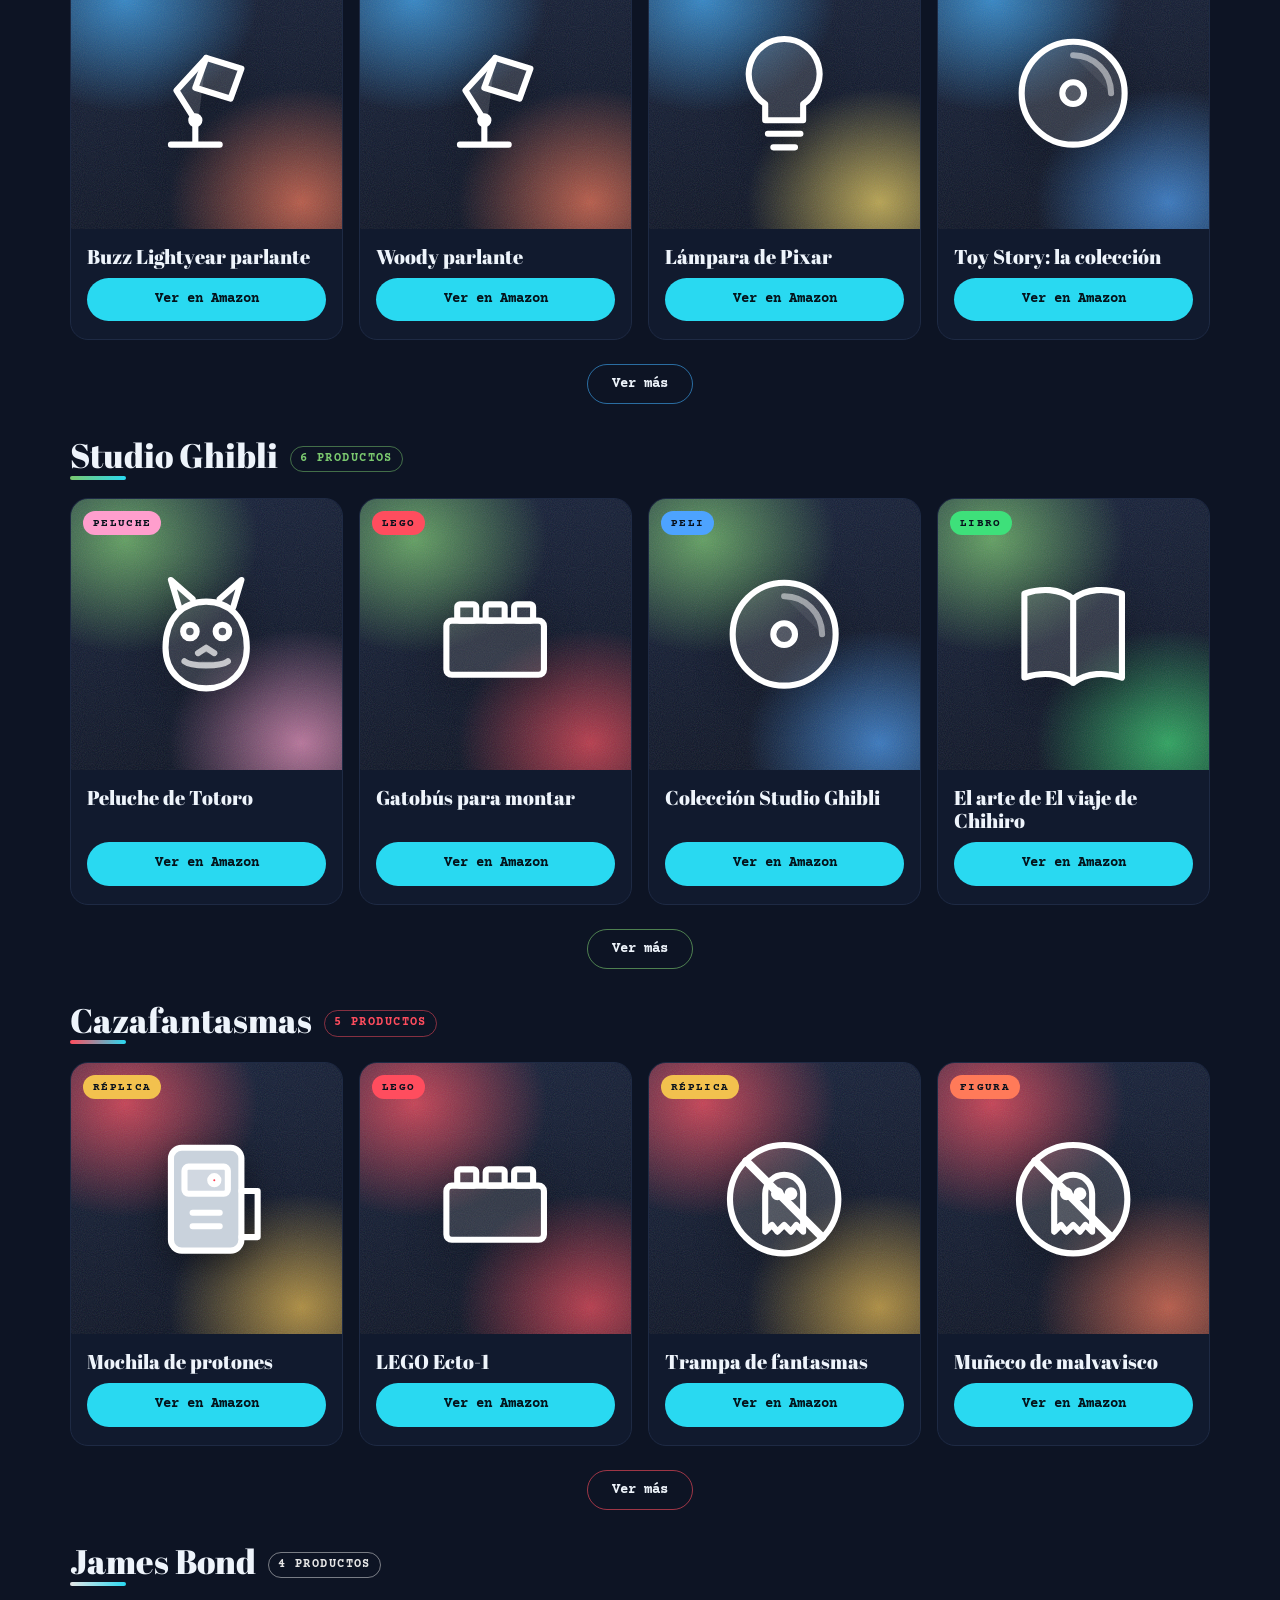
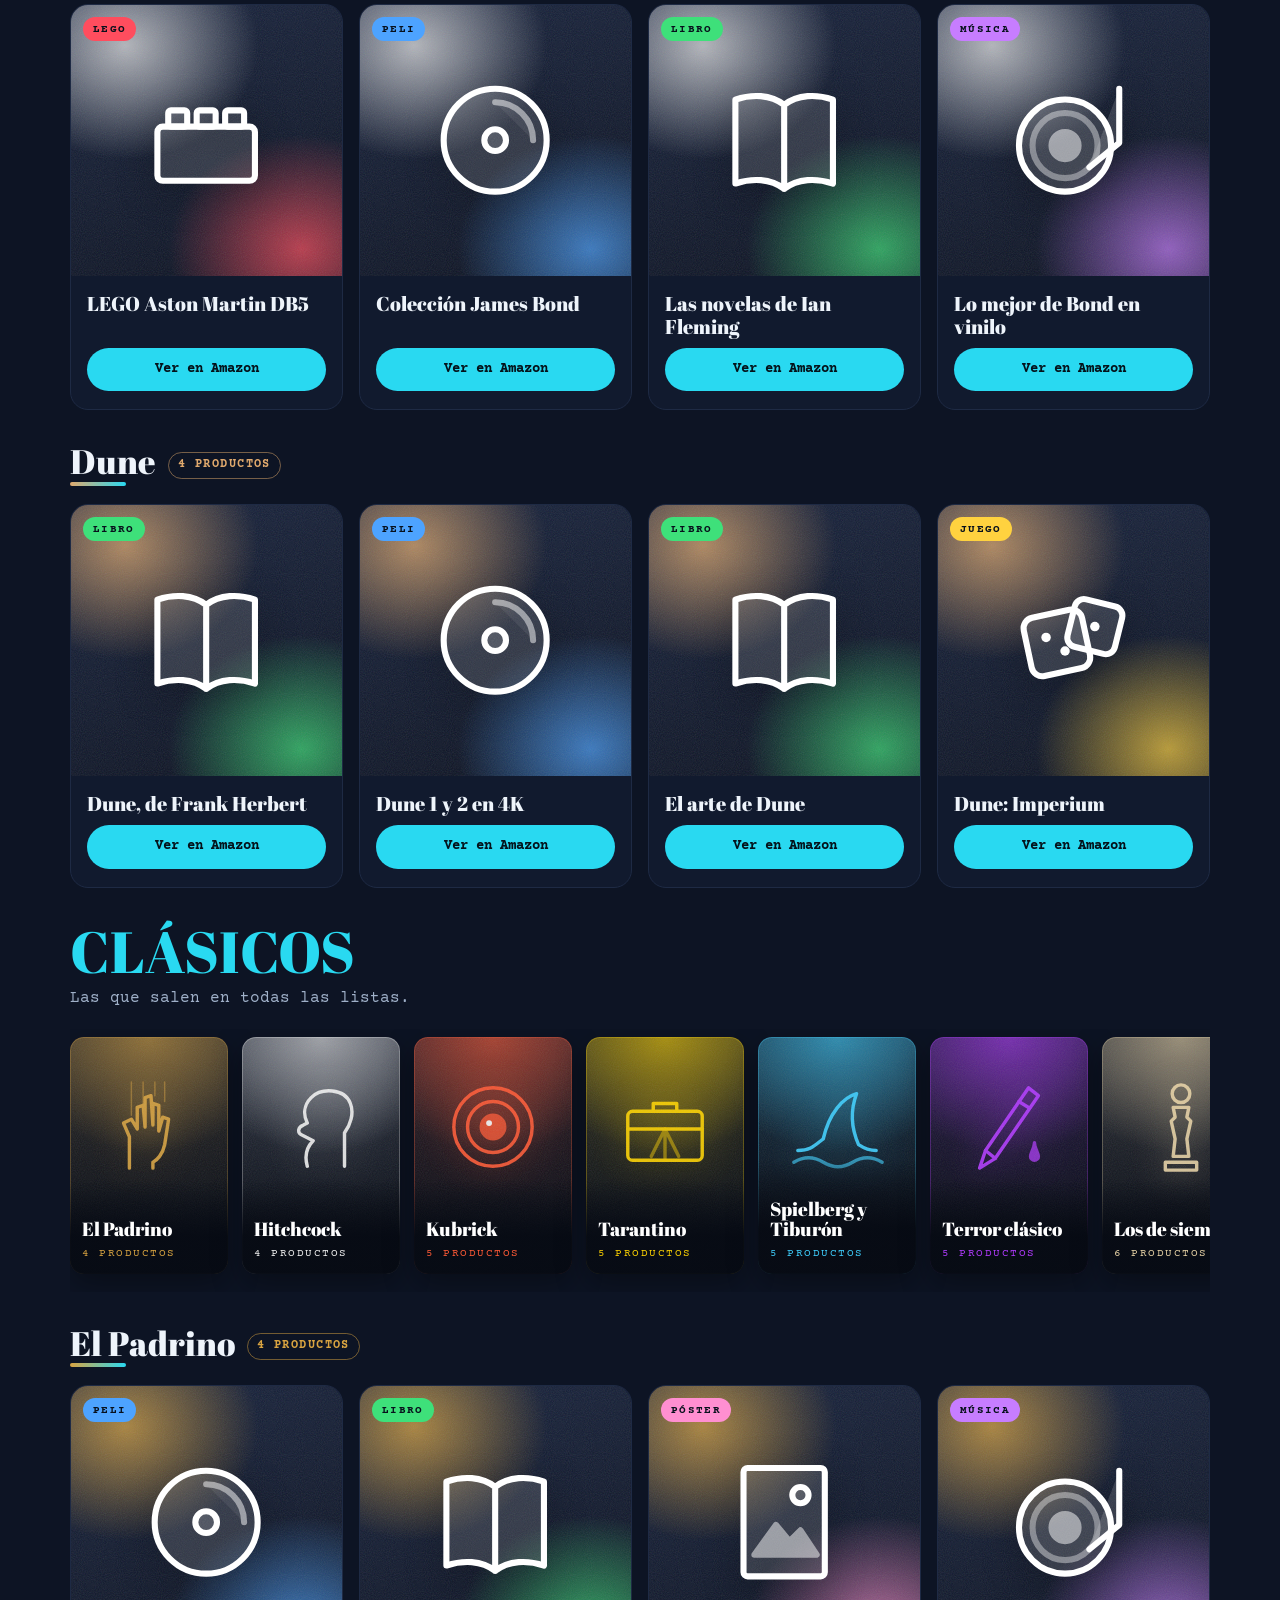
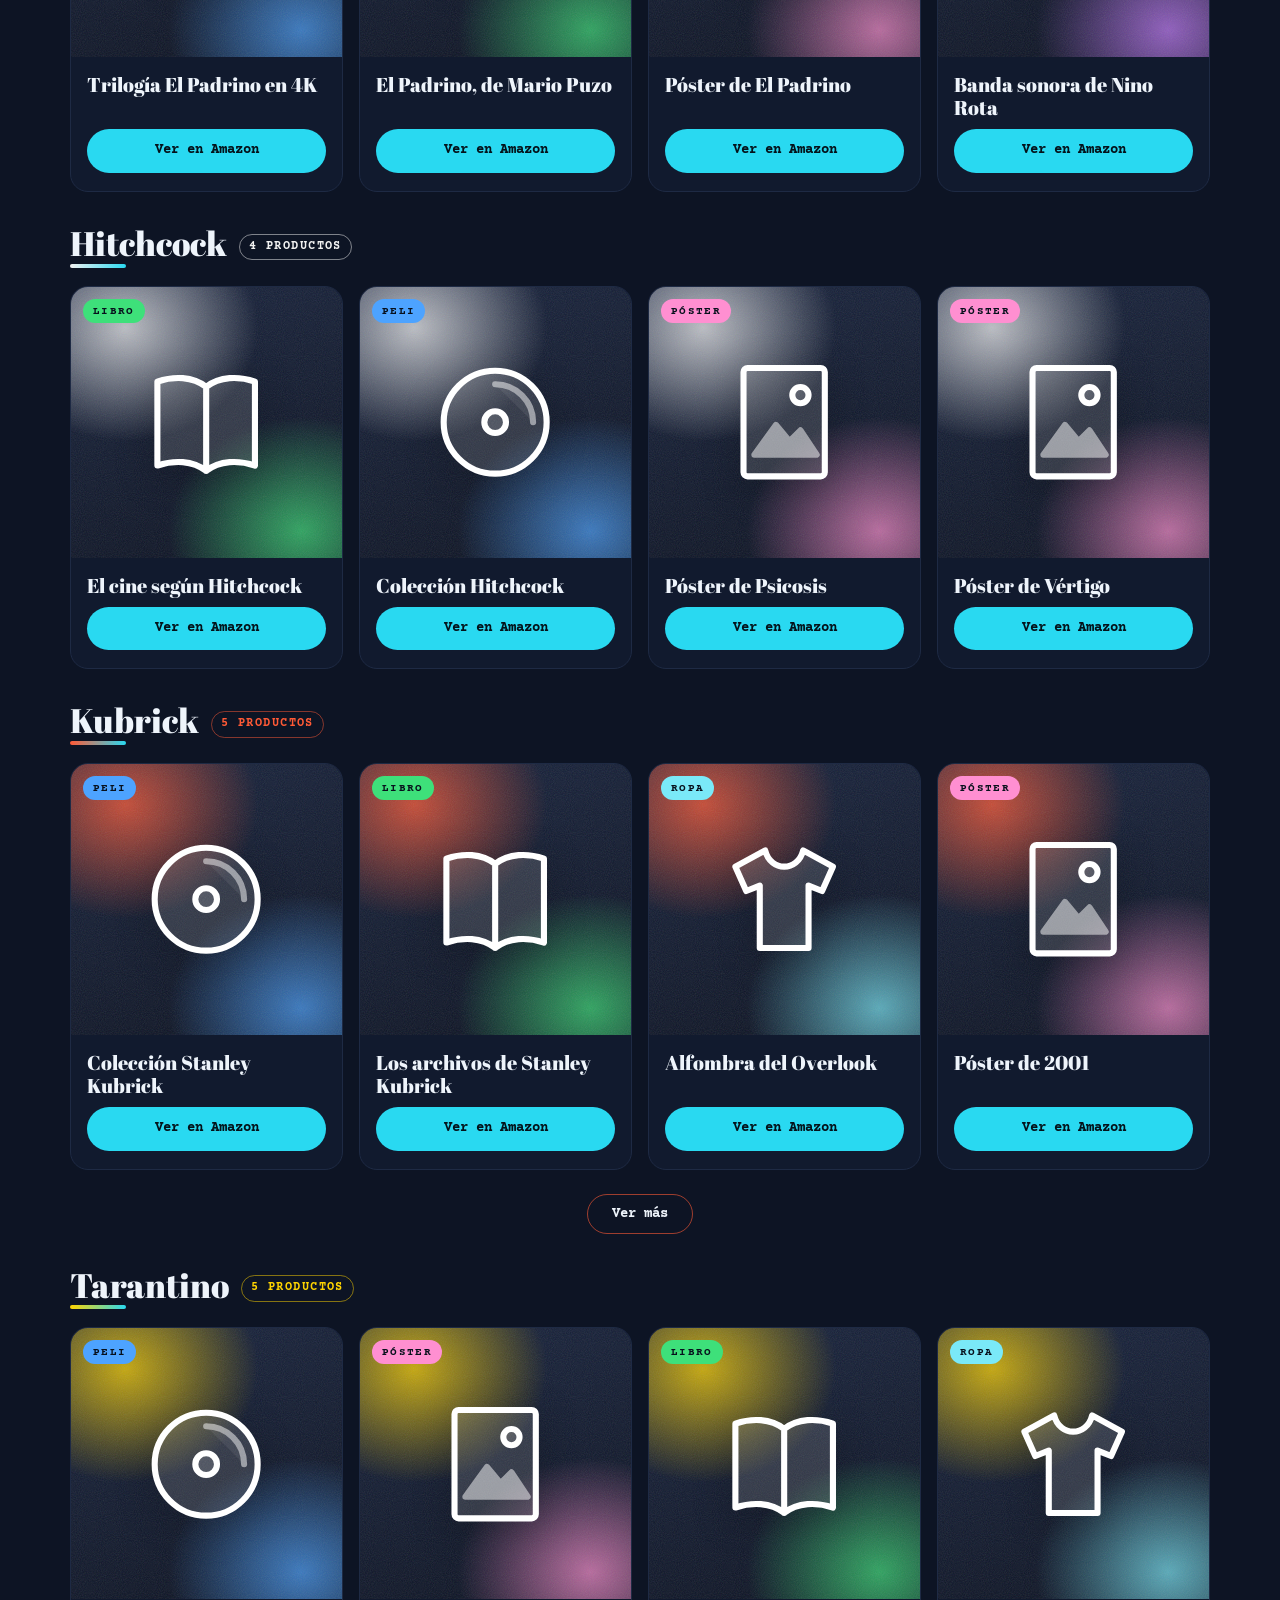
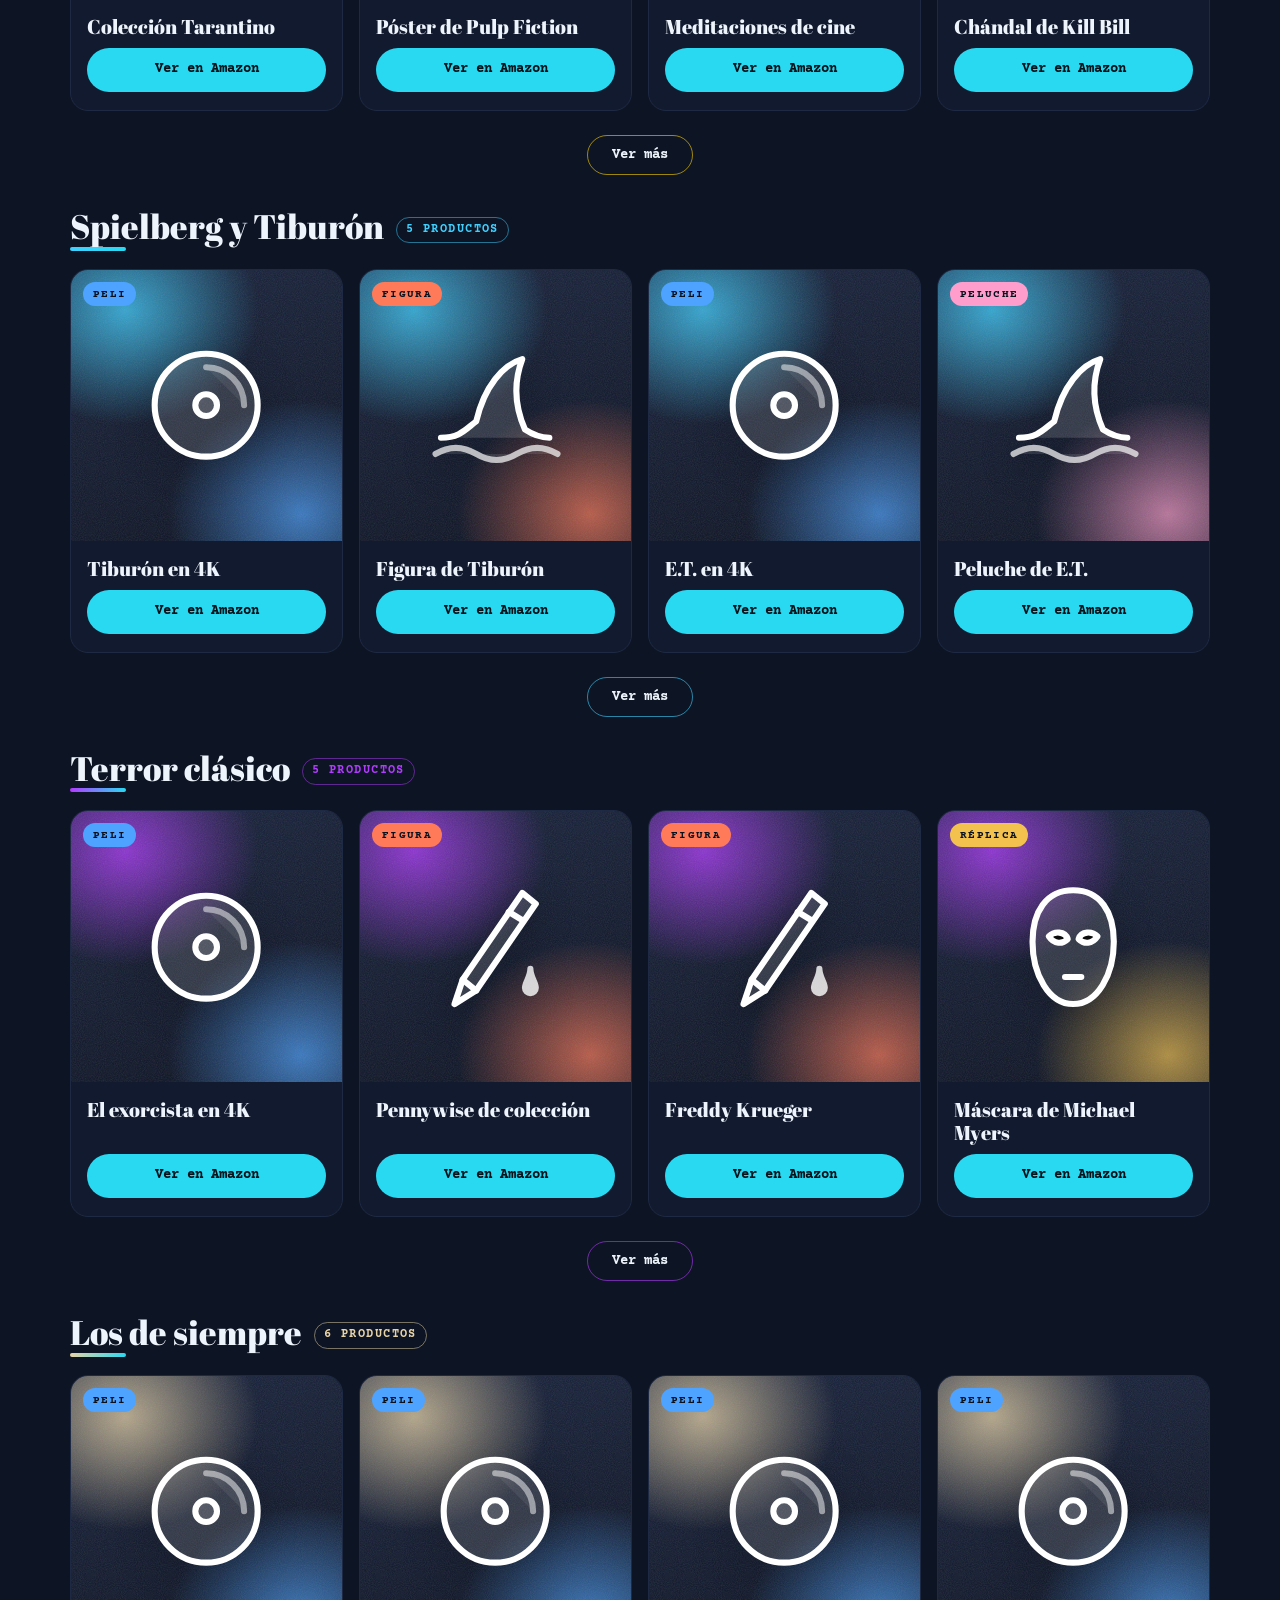
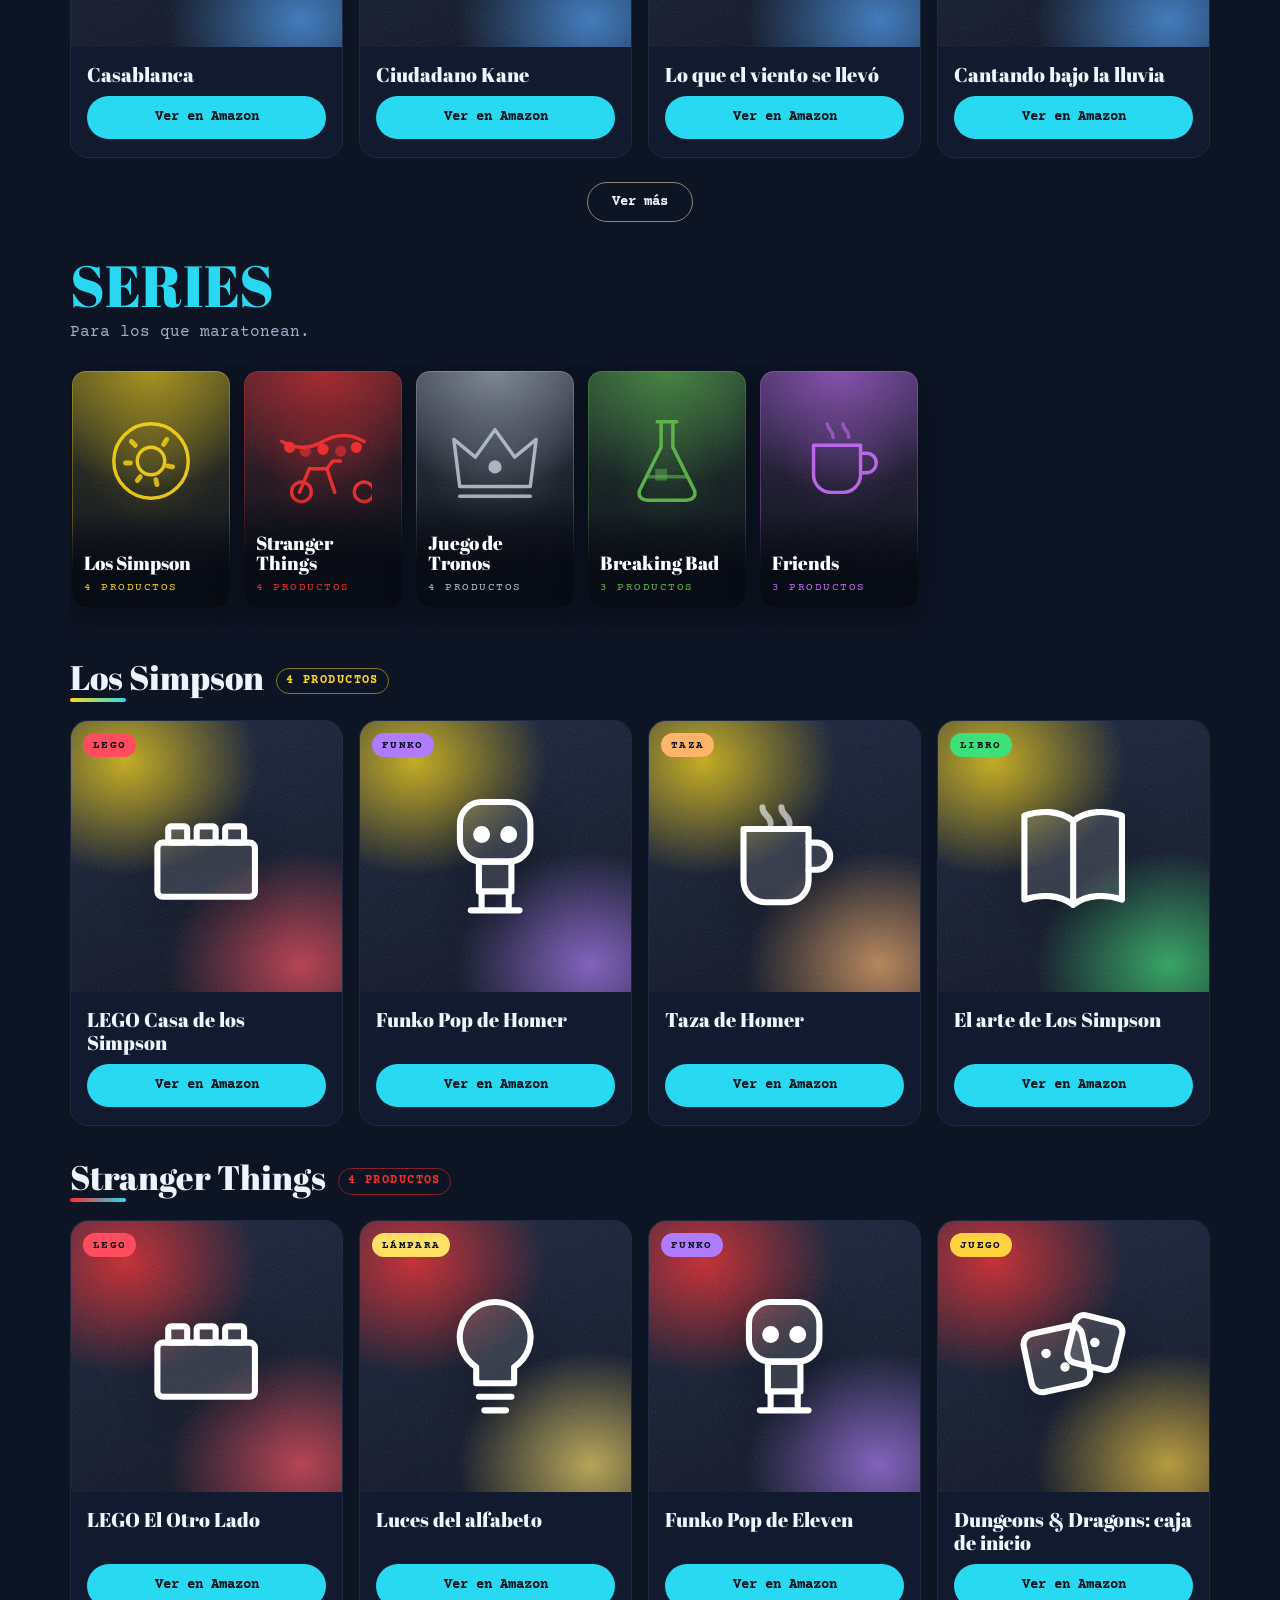
==== commit 74a448c7: "4 productos por sección Co-Authored-By: Claude Opus 5.5 <noreply@anthropic.com>" ====
--- a/index.html
+++ b/index.html
@@ -277,8 +277,8 @@
 .saga-cab .cuantos{font-size:12px;letter-spacing:.12em;text-transform:uppercase;color:var(--c);
   border:1px solid color-mix(in srgb, var(--c) 50%, transparent);padding:3px 9px;border-radius:999px;font-weight:700}
 .saga-cab p{display:none}
-.rejilla{display:grid;grid-template-columns:repeat(5,1fr);gap:16px}
-.saga:not(.abierta) .rejilla > .caja:nth-child(n+6){display:none}
+.rejilla{display:grid;grid-template-columns:repeat(4,1fr);gap:16px}
+.saga:not(.abierta) .rejilla > .caja:nth-child(n+5){display:none}
 .caja{
   display:flex;flex-direction:column;background:var(--panel);
   border:1px solid var(--linea);border-radius:18px;overflow:hidden;
@@ -326,7 +326,6 @@
 .ver-todos:hover{background:color-mix(in srgb, var(--c) 18%, transparent);border-color:var(--c)}
 .saga.pocos .ver-todos{display:none}
 #resultados .rejilla > .caja{display:flex !important}
-@media (max-width:1100px){ .rejilla{grid-template-columns:repeat(3,1fr)} }
 @media (max-width:860px){
   .rejilla{grid-template-columns:repeat(2,1fr);gap:12px}
   .caja{border-radius:14px}
@@ -666,7 +665,7 @@
         <span class="pie-p"><b>${esc(sec.nombre)}</b><small>${sec.productos.length} productos</small></span>
       </a>`).join("")}</div>` : ""}
     ${secs.map(sec => `
-      <div class="saga${sec.productos.length<=5?" pocos":""}" id="${sec.id}" style="--c:${sec.color};--tinta:${tinta(sec.color)}">
+      <div class="saga${sec.productos.length<=4?" pocos":""}" id="${sec.id}" style="--c:${sec.color};--tinta:${tinta(sec.color)}">
         <div class="saga-cab">
           <h3 class="titulo-saga">${esc(sec.nombre)}</h3>
           <span class="cuantos">${sec.productos.length} productos</span>
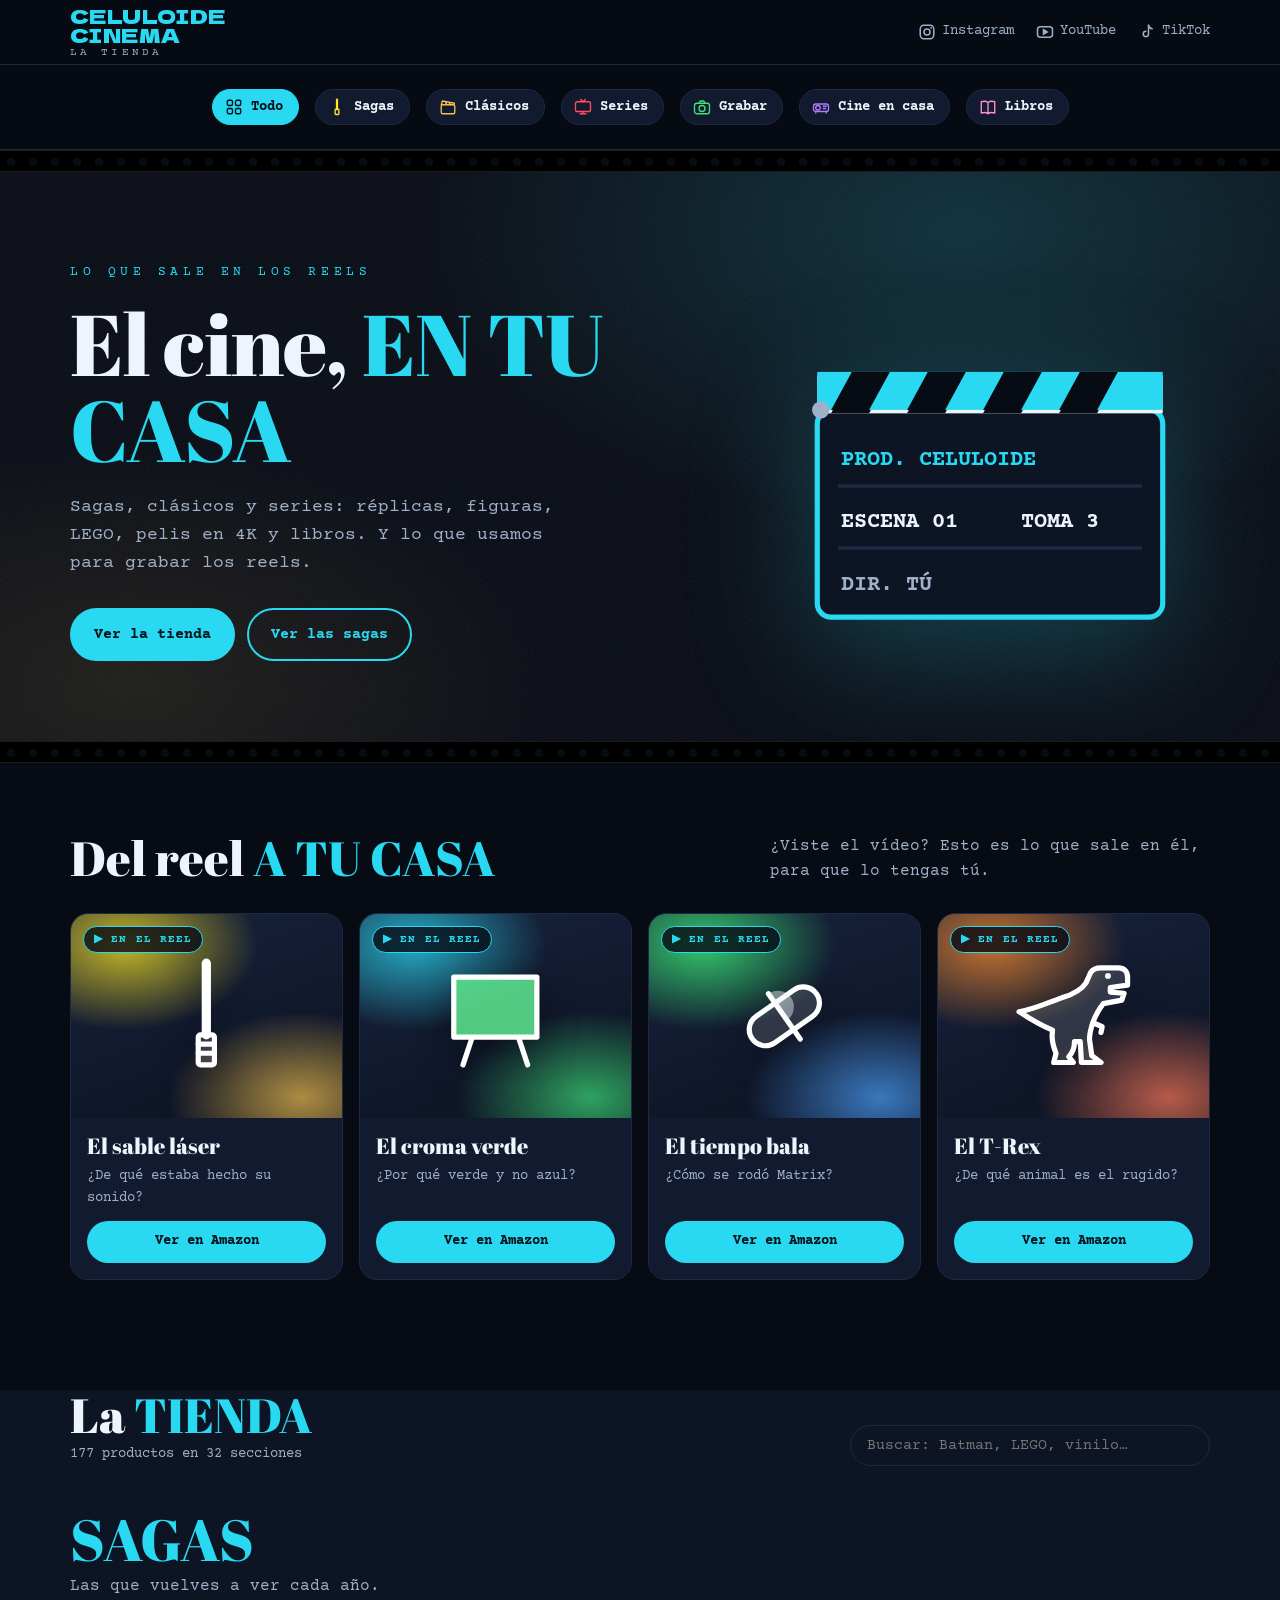
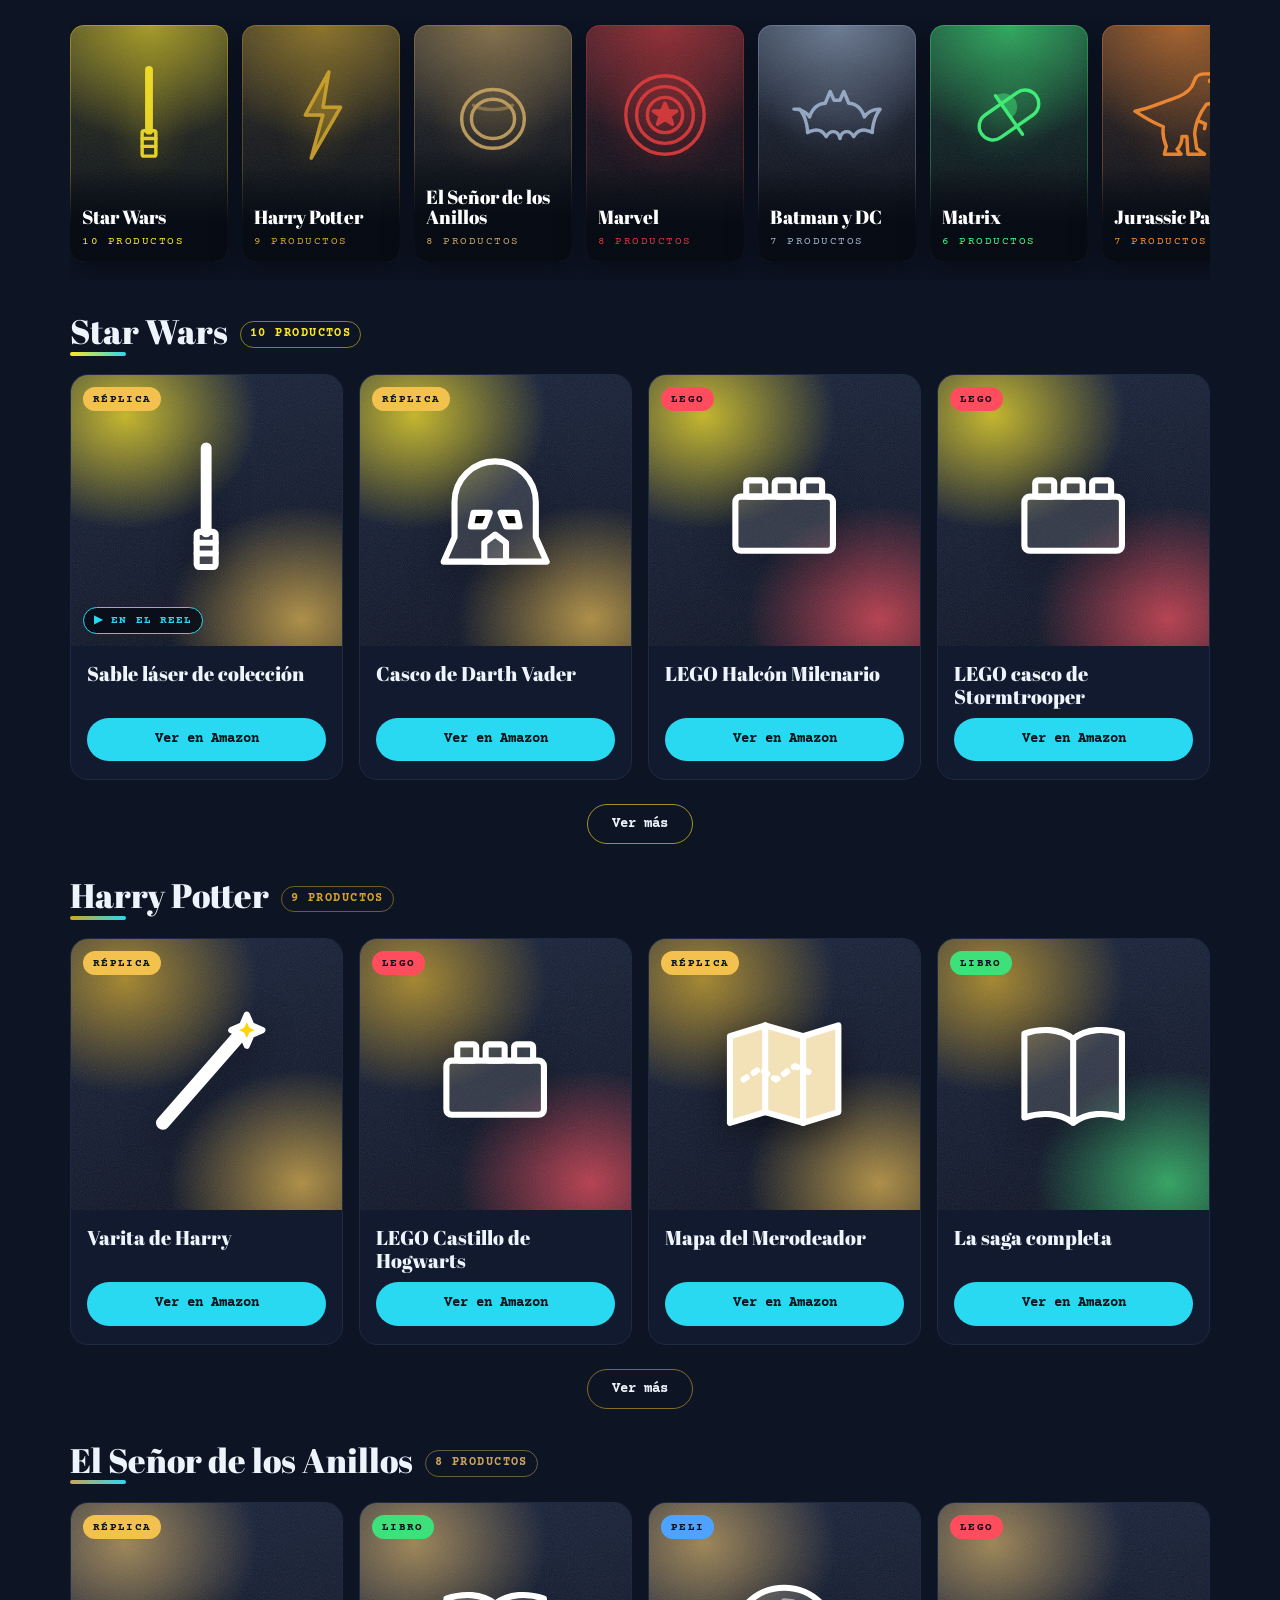
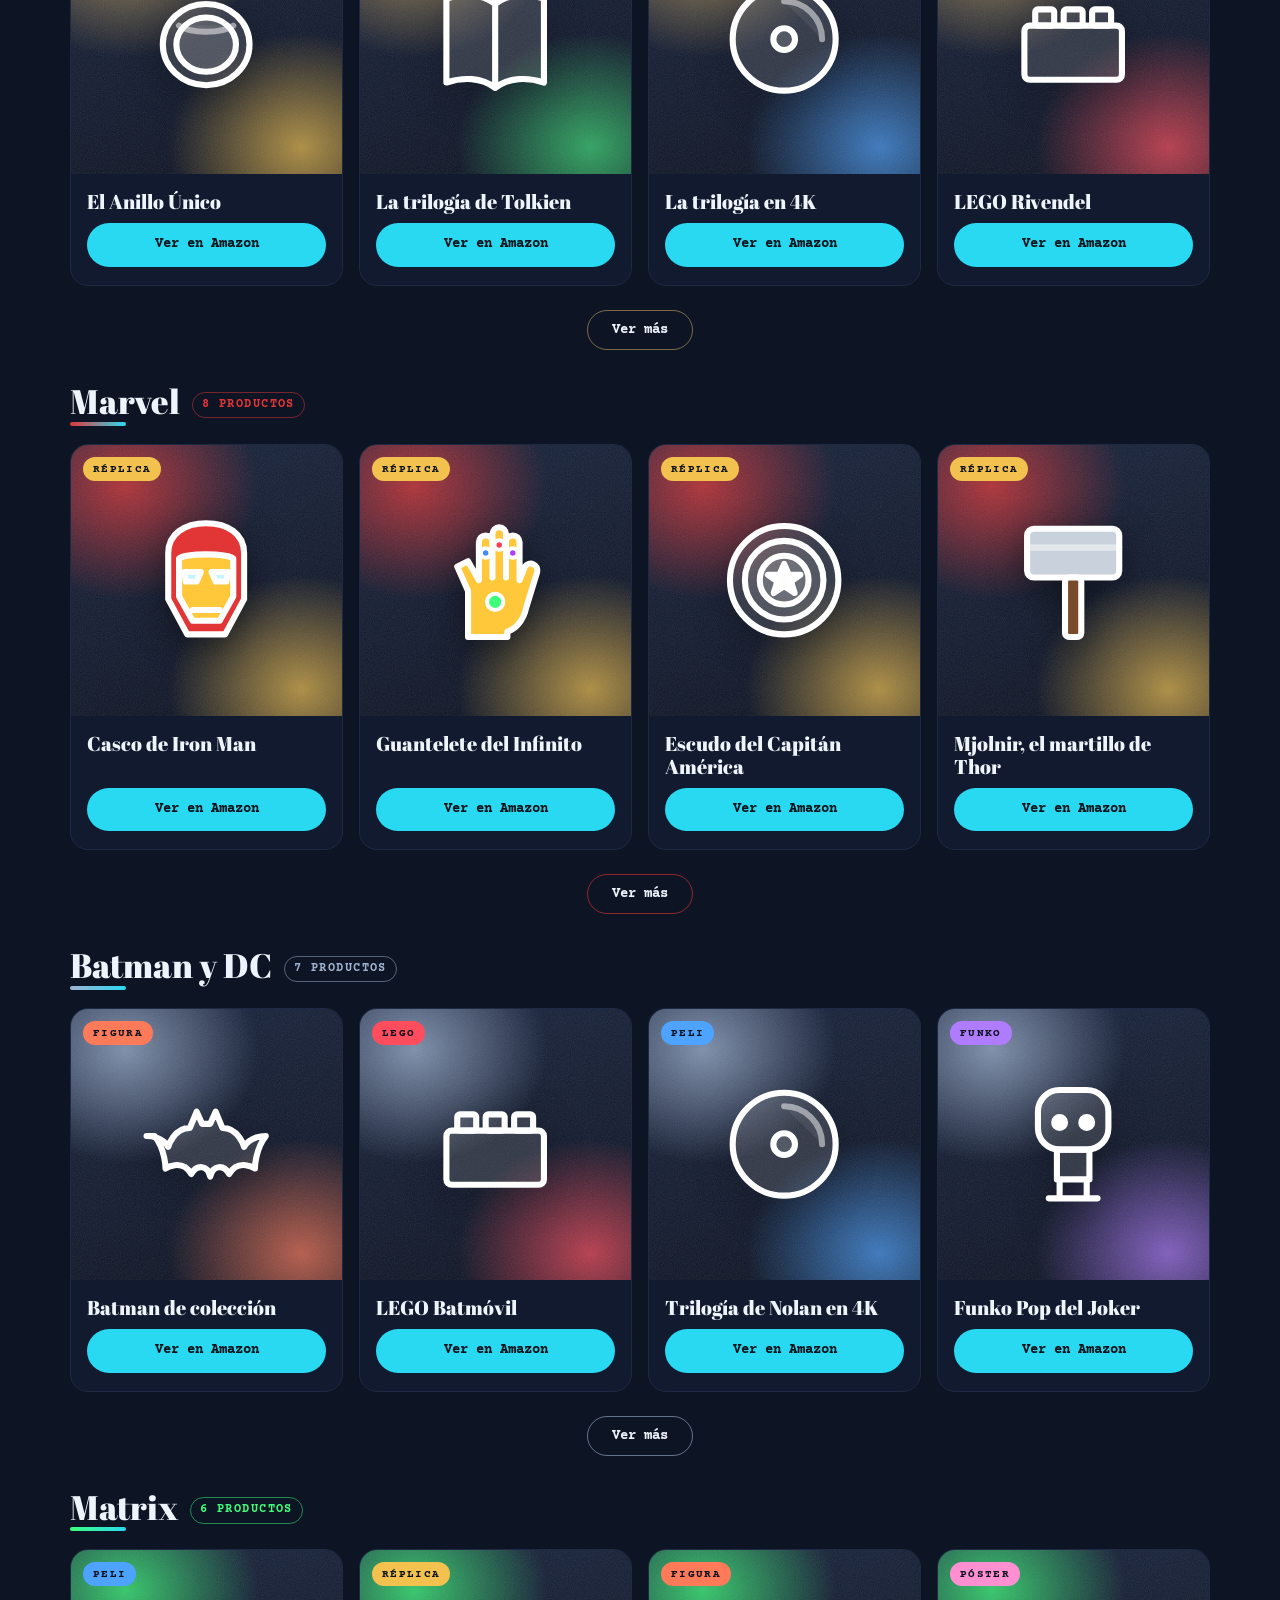
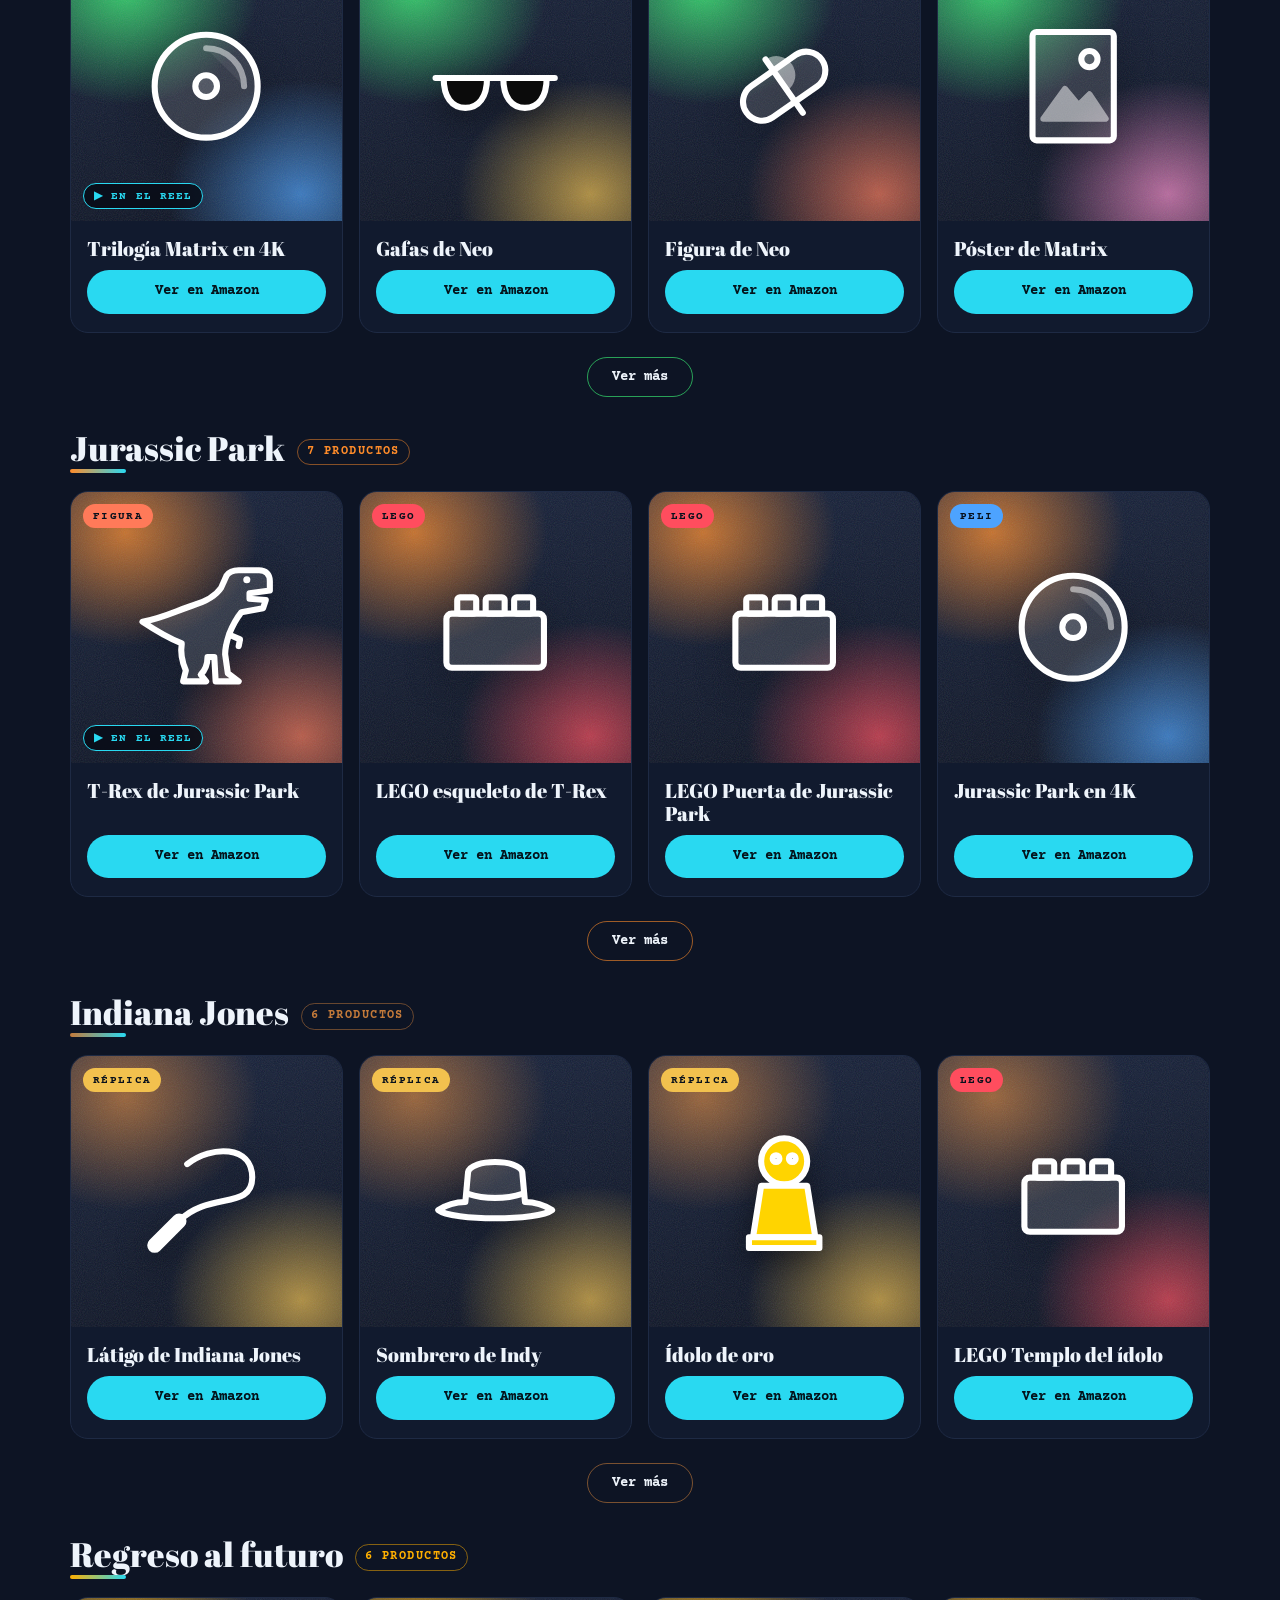
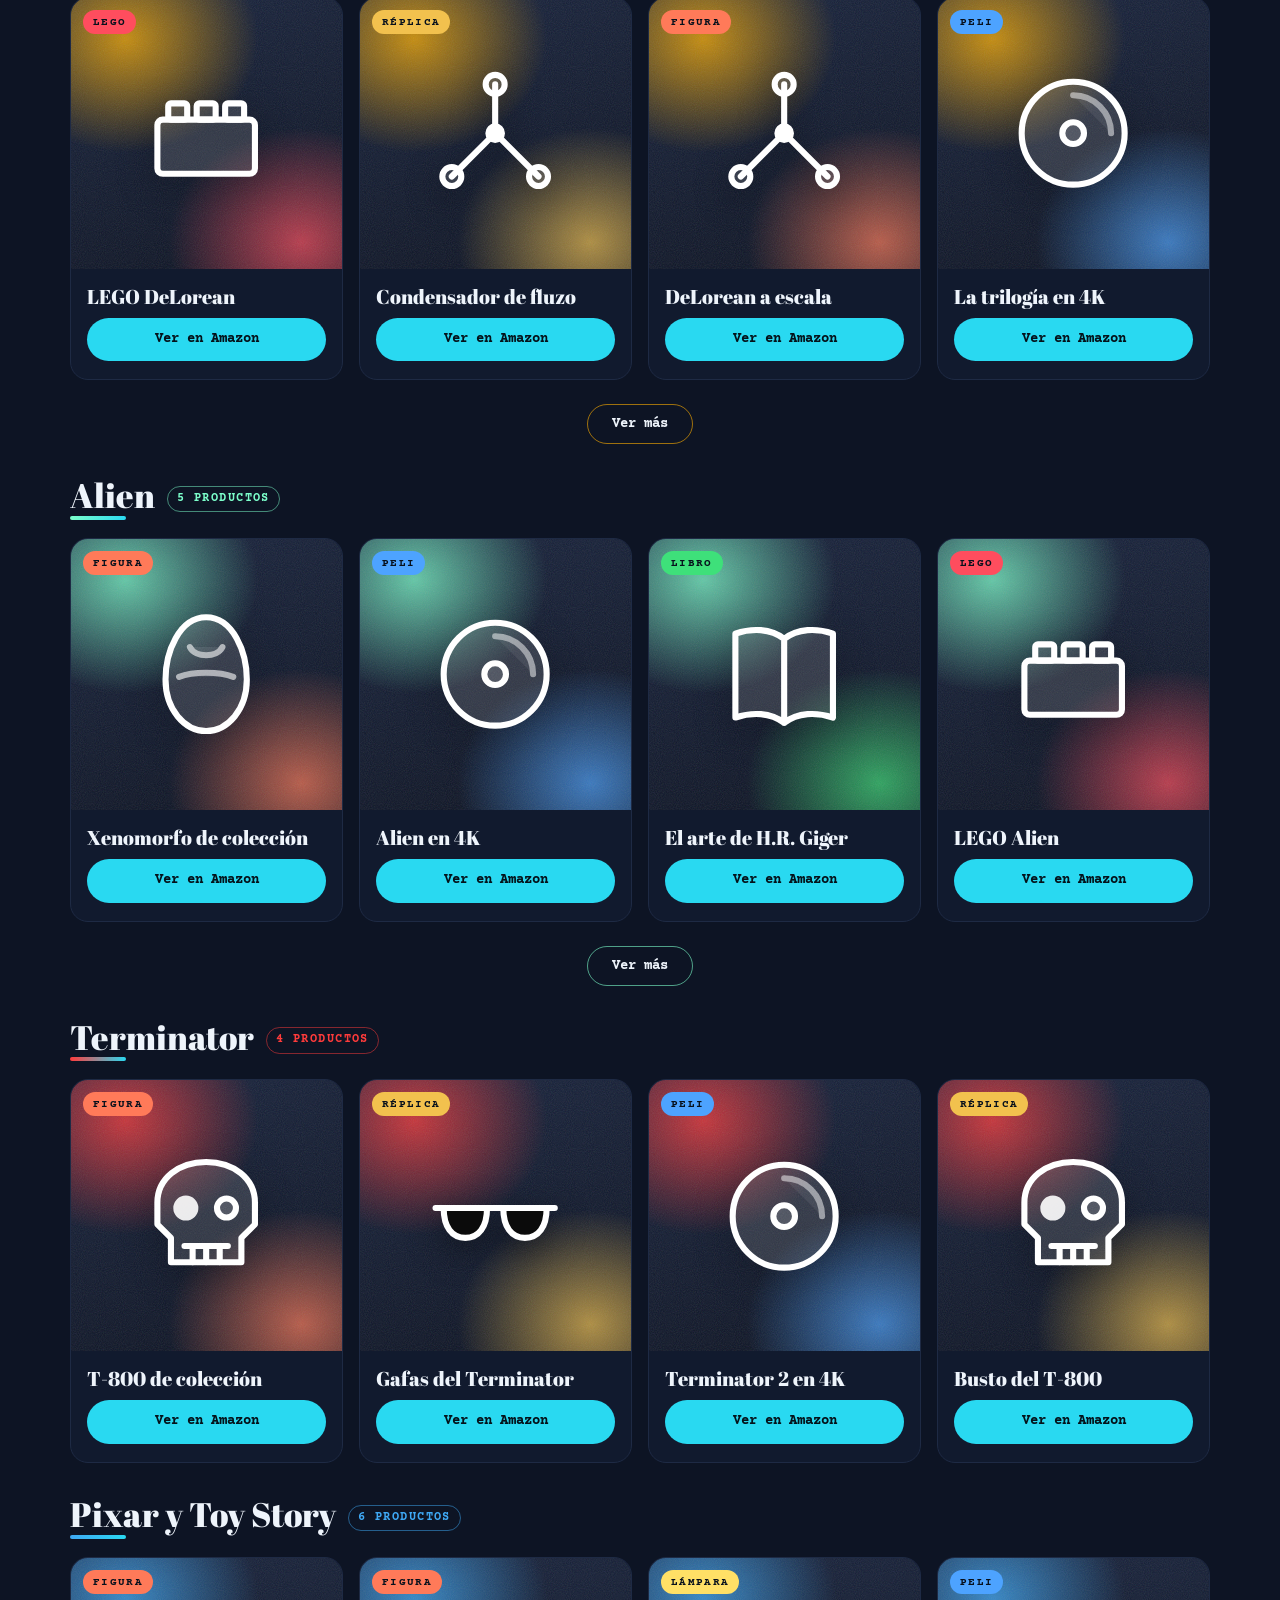
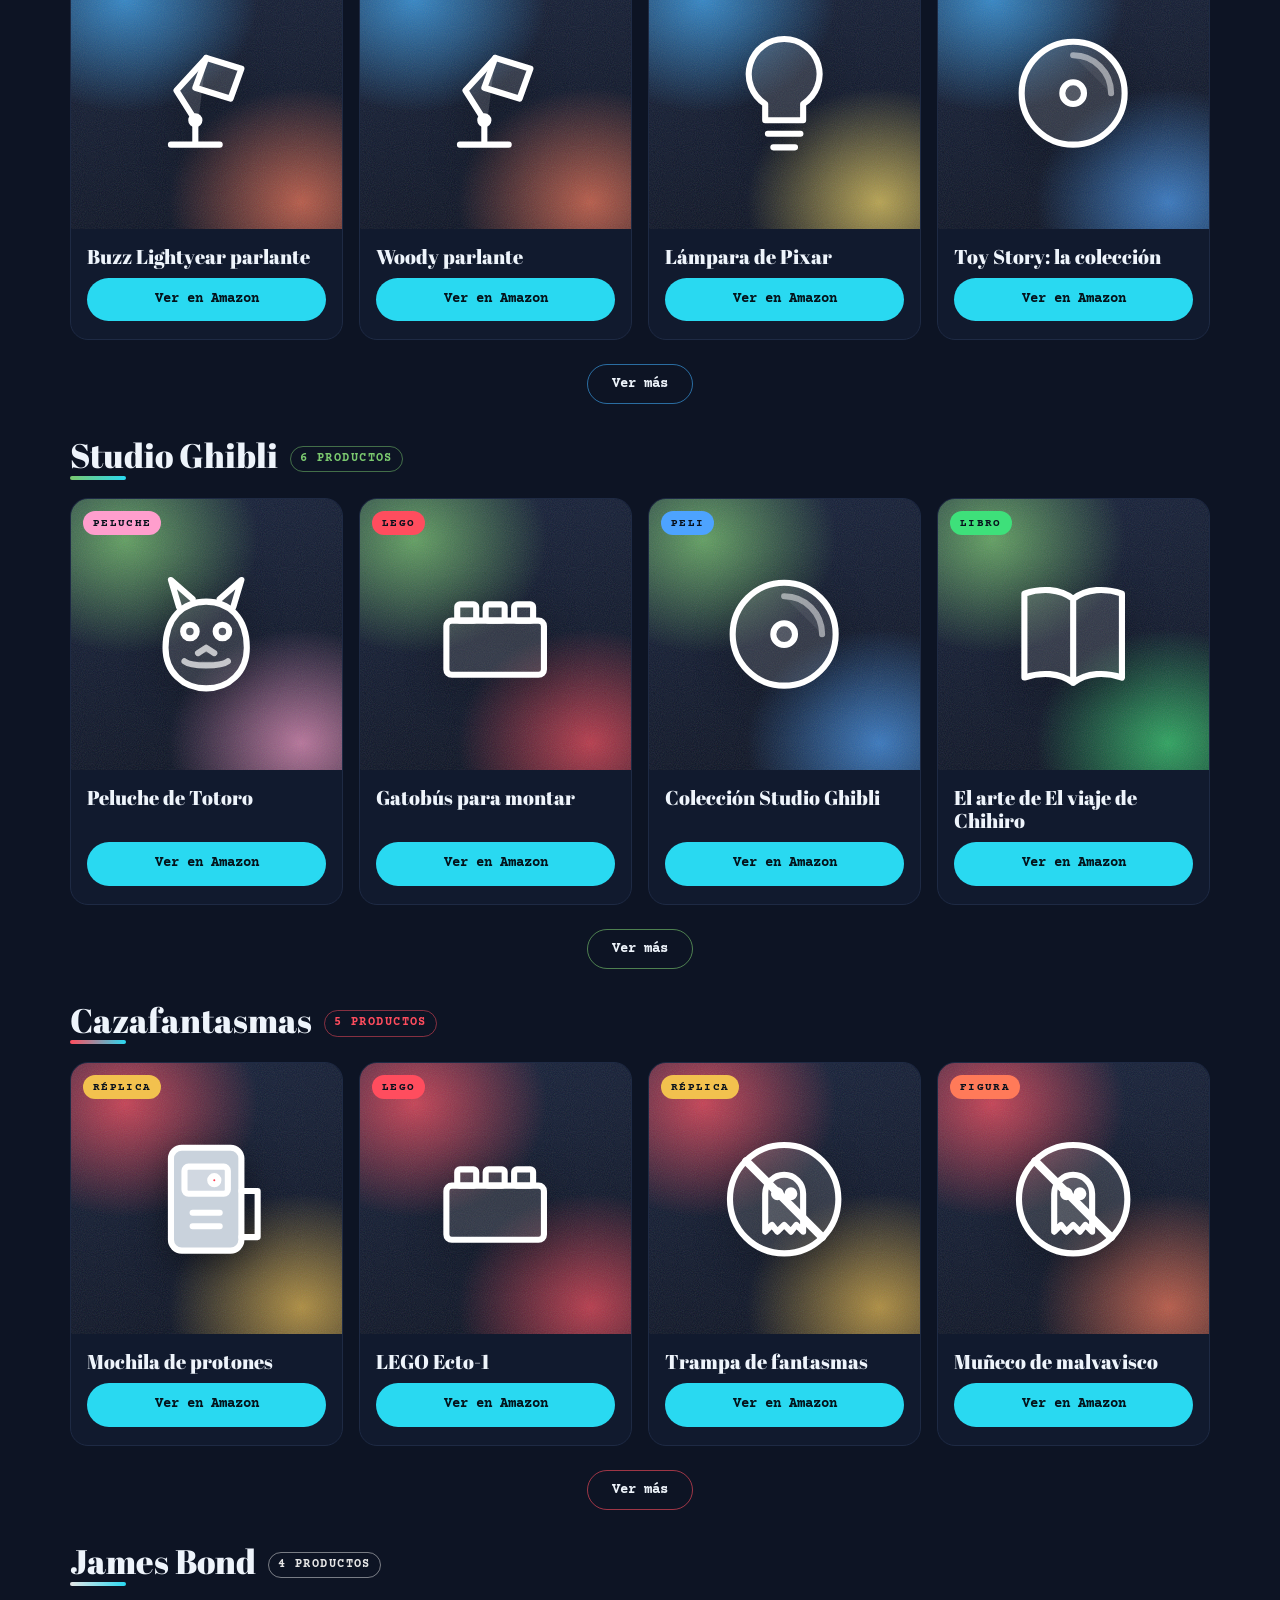
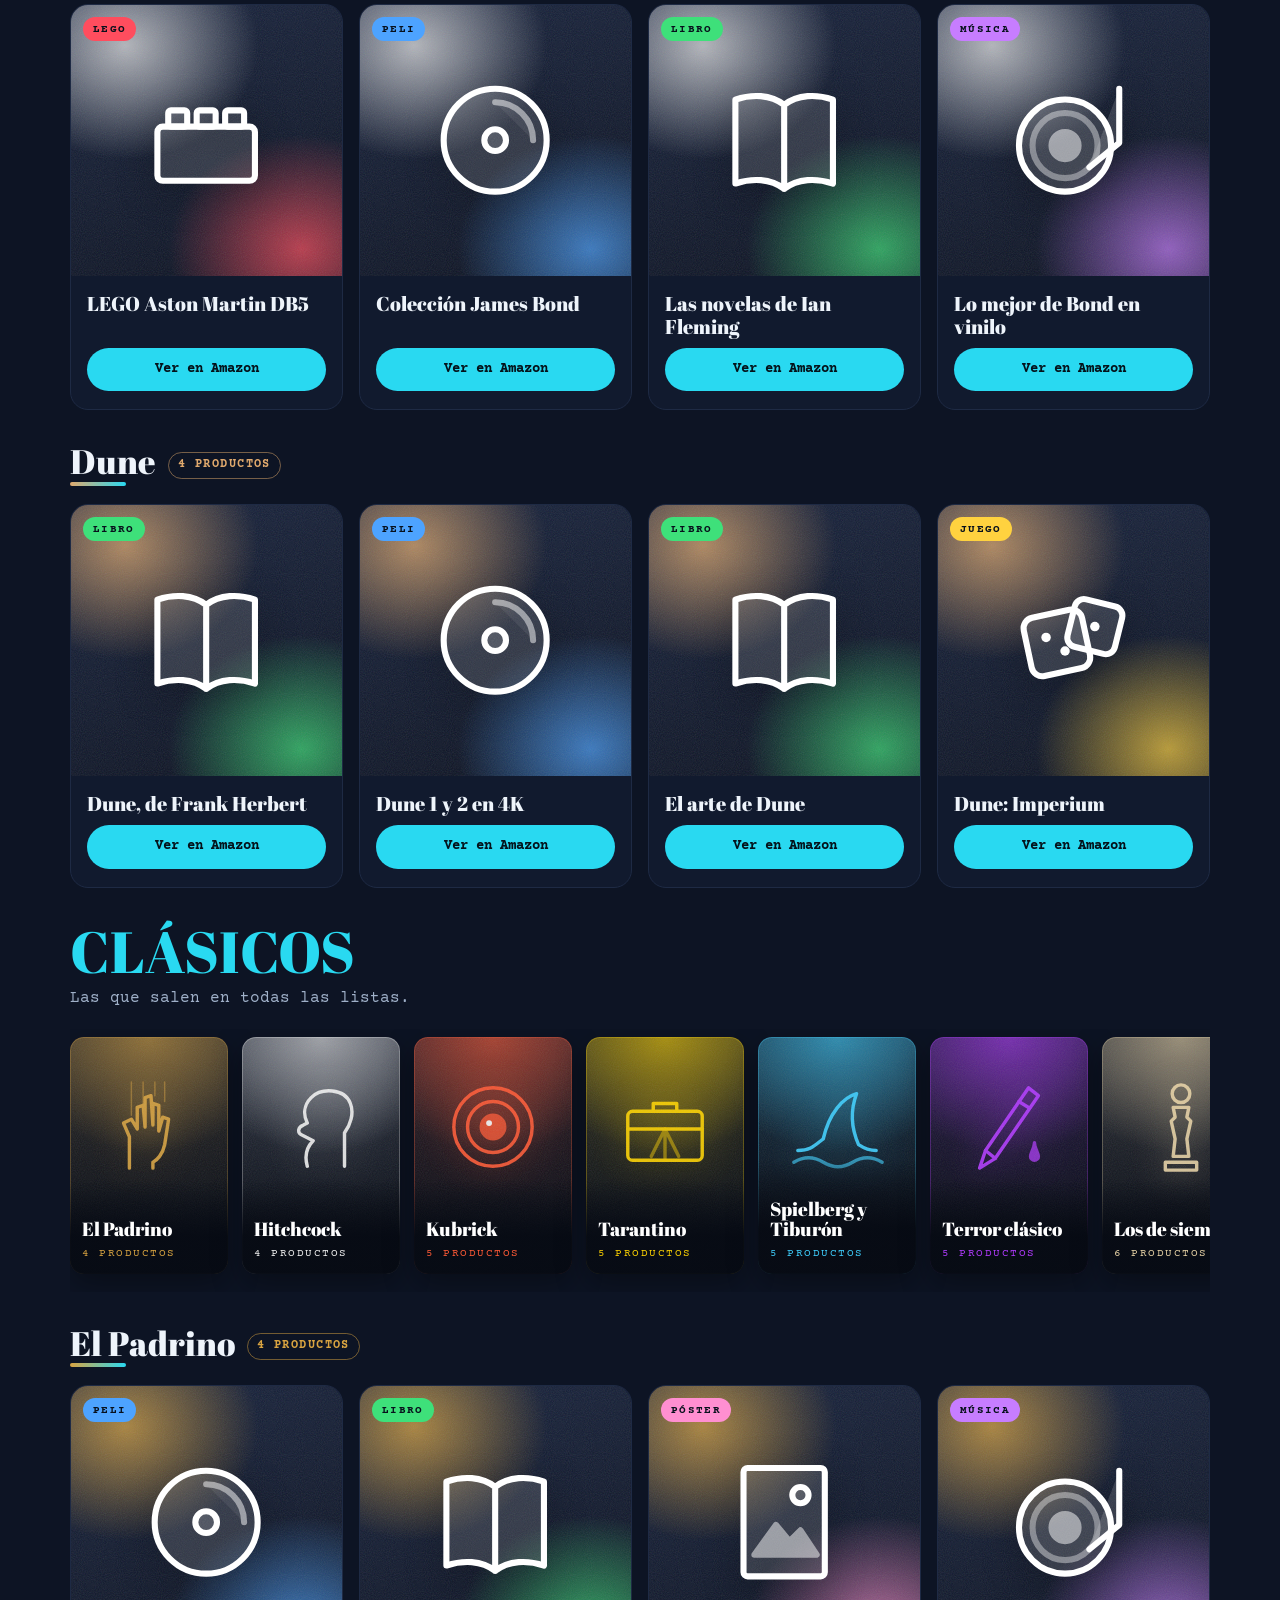
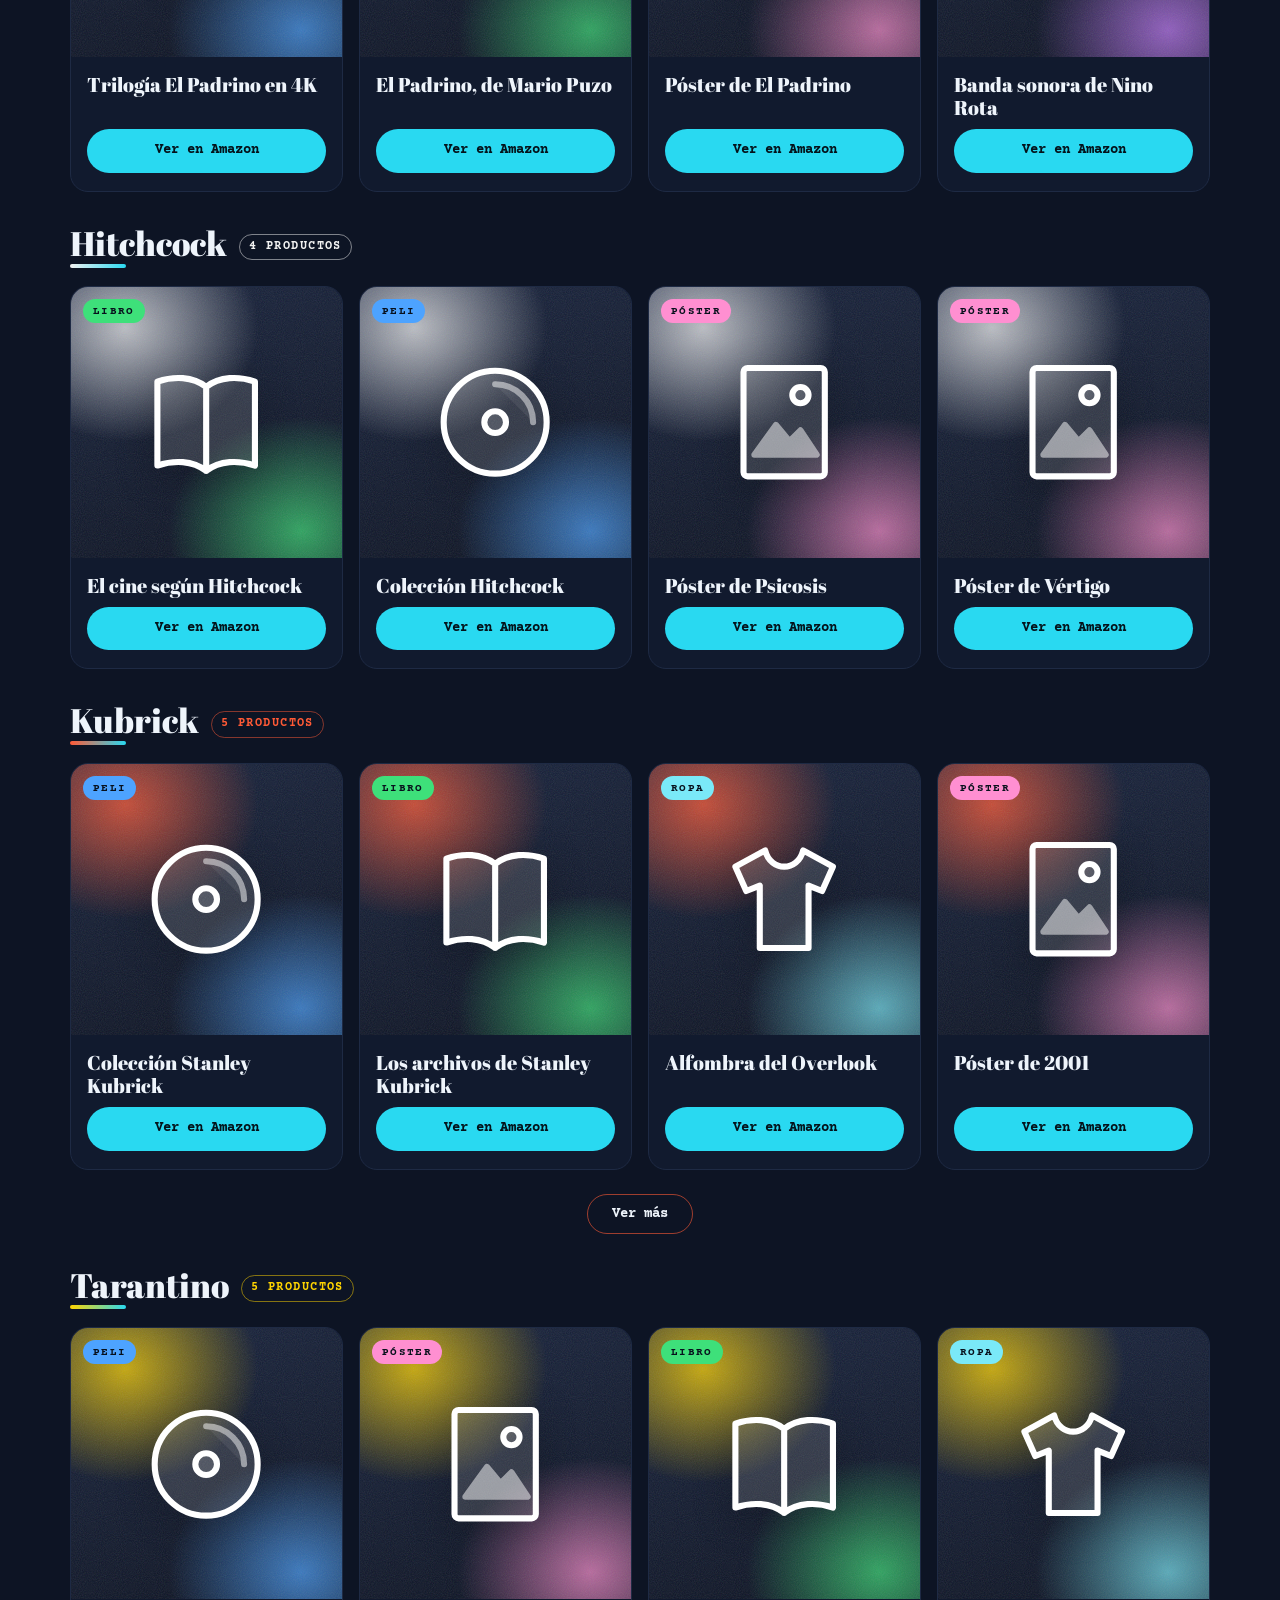
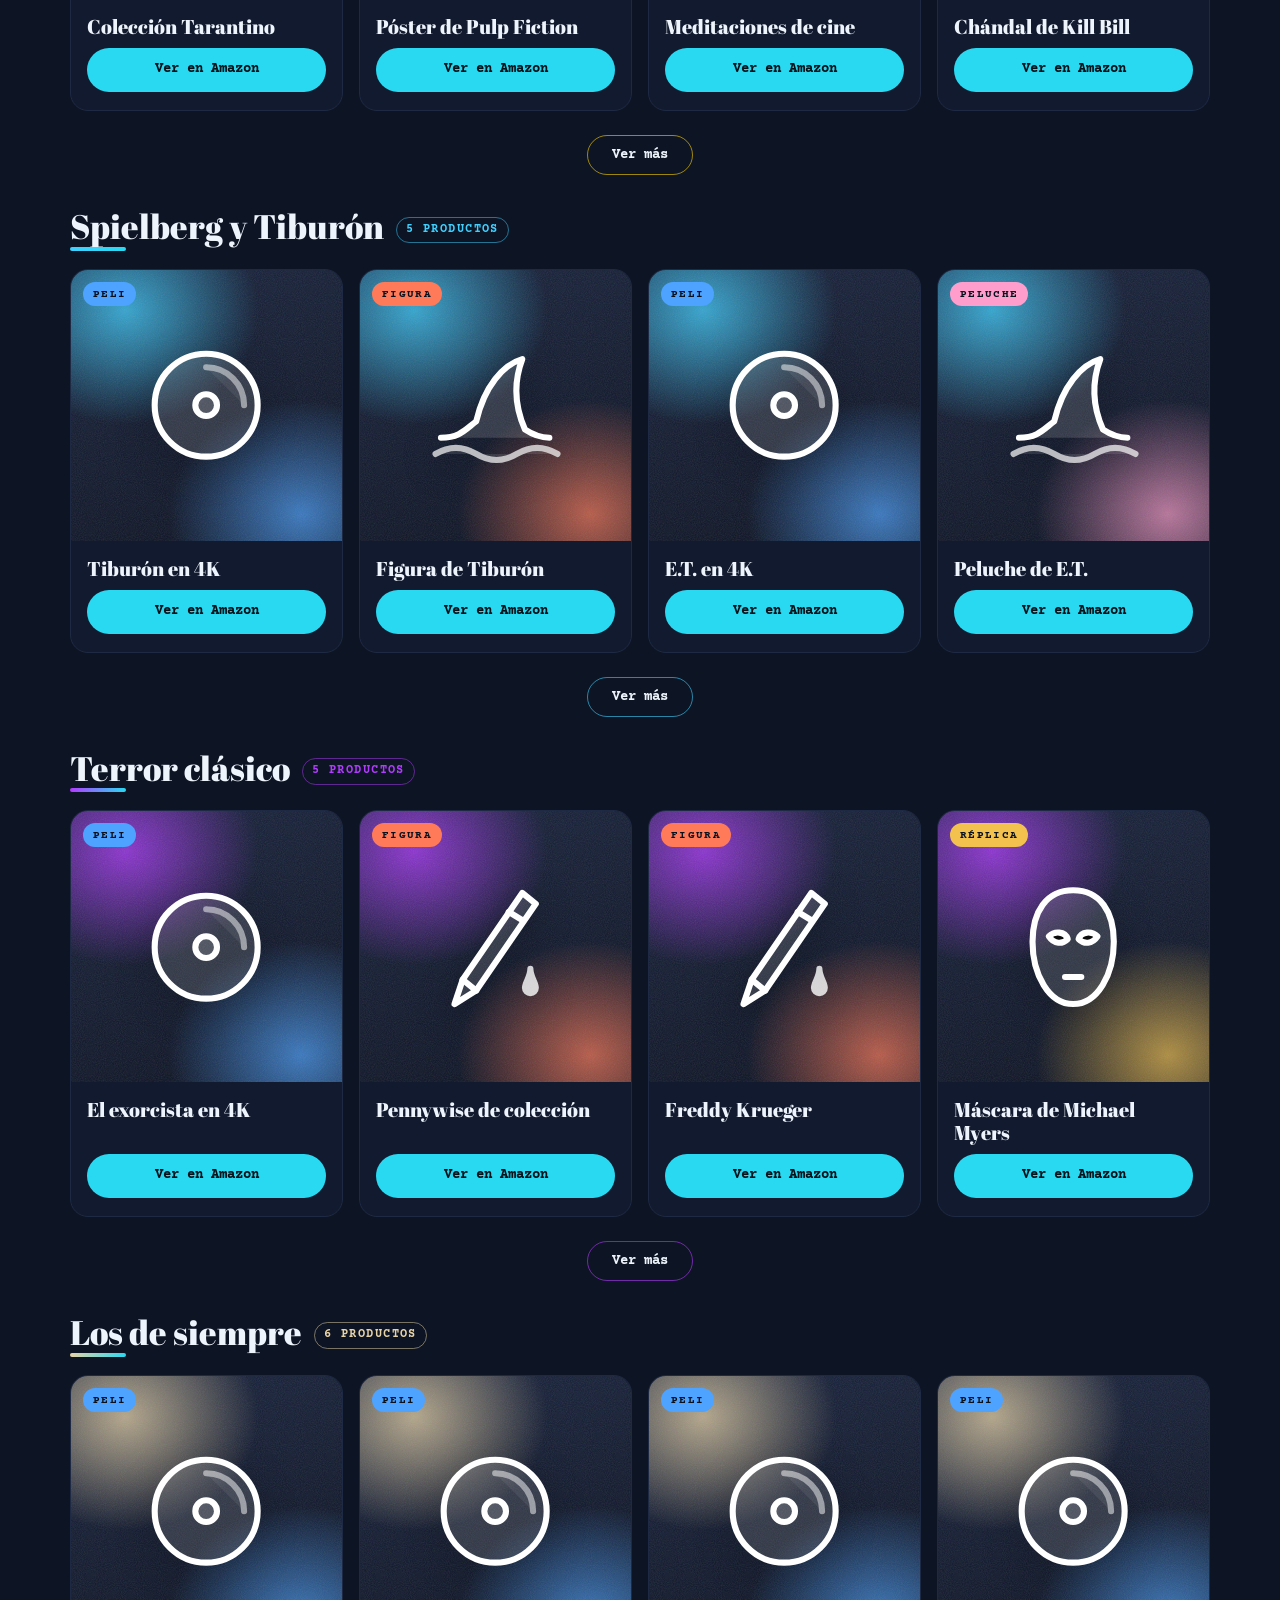
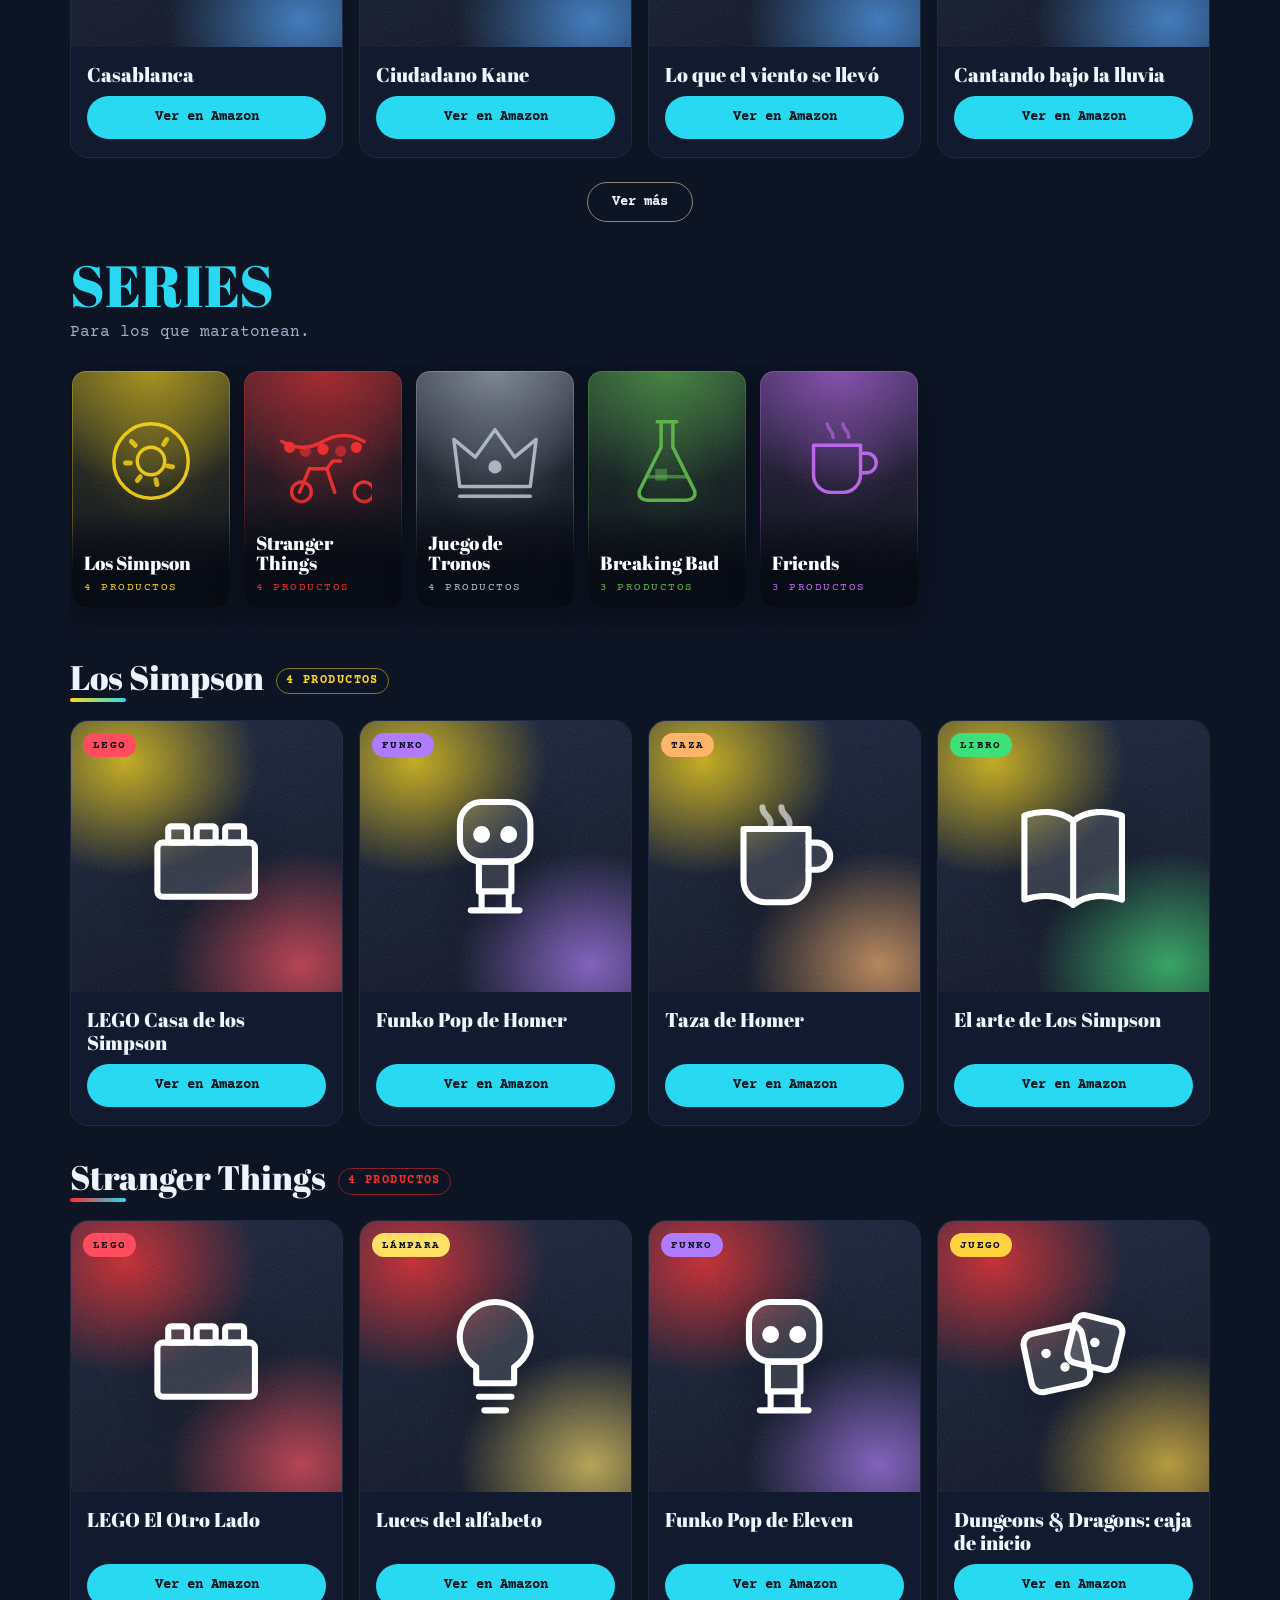
==== commit 42987435: "Redes con iconos en el móvil Co-Authored-By: Claude Opus 5.5 <noreply@anthropic.com>" ====
--- a/index.html
+++ b/index.html
@@ -182,6 +182,13 @@
 .vacio-msg{color:var(--suave);padding:40px 0;text-align:center;display:none}
 
 
+.top nav .red{display:inline-flex;align-items:center;gap:6px}
+.top nav .red svg{width:18px;height:18px}
+@media (max-width:600px){
+  .top nav .red span{display:none}
+  .top nav .red{width:36px;height:36px;justify-content:center;border:1px solid var(--linea);border-radius:50%;color:var(--texto)}
+  .top nav{gap:8px}
+}
 /* Categorías: botones arriba, dentro de la cabecera */
 .secnav{border-top:1px solid var(--linea);padding:10px 0}
 .tabs{display:flex;gap:8px;overflow-x:auto;scrollbar-width:none;scroll-snap-type:x proximity}
@@ -410,9 +417,9 @@
   <div class="wrap">
     <a class="marca" href="#">CELULOIDE<br>CINEMA<small>LA TIENDA</small></a>
     <nav>
-      <a href="https://www.instagram.com/celuloidecinema" target="_blank" rel="noopener">Instagram</a>
-      <a href="https://www.youtube.com/@celuloidecinema" target="_blank" rel="noopener">YouTube</a>
-      <a href="https://www.tiktok.com/@celuloidecinema4" target="_blank" rel="noopener">TikTok</a>
+      <a class="red" href="https://www.instagram.com/celuloidecinema" target="_blank" rel="noopener" aria-label="Instagram"><svg viewBox="0 0 24 24" fill="none" stroke="currentColor" stroke-width="2" aria-hidden="true"><rect x="3" y="3" width="18" height="18" rx="5"/><circle cx="12" cy="12" r="4"/><circle cx="17.5" cy="6.5" r="1.2" fill="currentColor" stroke="none"/></svg><span>Instagram</span></a>
+      <a class="red" href="https://www.youtube.com/@celuloidecinema" target="_blank" rel="noopener" aria-label="YouTube"><svg viewBox="0 0 24 24" fill="none" stroke="currentColor" stroke-width="2" aria-hidden="true"><rect x="2" y="5" width="20" height="14" rx="4"/><path d="M10 9l5 3-5 3z" fill="currentColor"/></svg><span>YouTube</span></a>
+      <a class="red" href="https://www.tiktok.com/@celuloidecinema4" target="_blank" rel="noopener" aria-label="TikTok"><svg viewBox="0 0 24 24" fill="none" stroke="currentColor" stroke-width="2" stroke-linecap="round" stroke-linejoin="round" aria-hidden="true"><path d="M14 3v11.5a3.5 3.5 0 1 1-3.5-3.5"/><path d="M14 3c.5 2.6 2.4 4.4 5 4.6"/></svg><span>TikTok</span></a>
     </nav>
   </div>
   <nav class="secnav" aria-label="Categorías de la tienda">
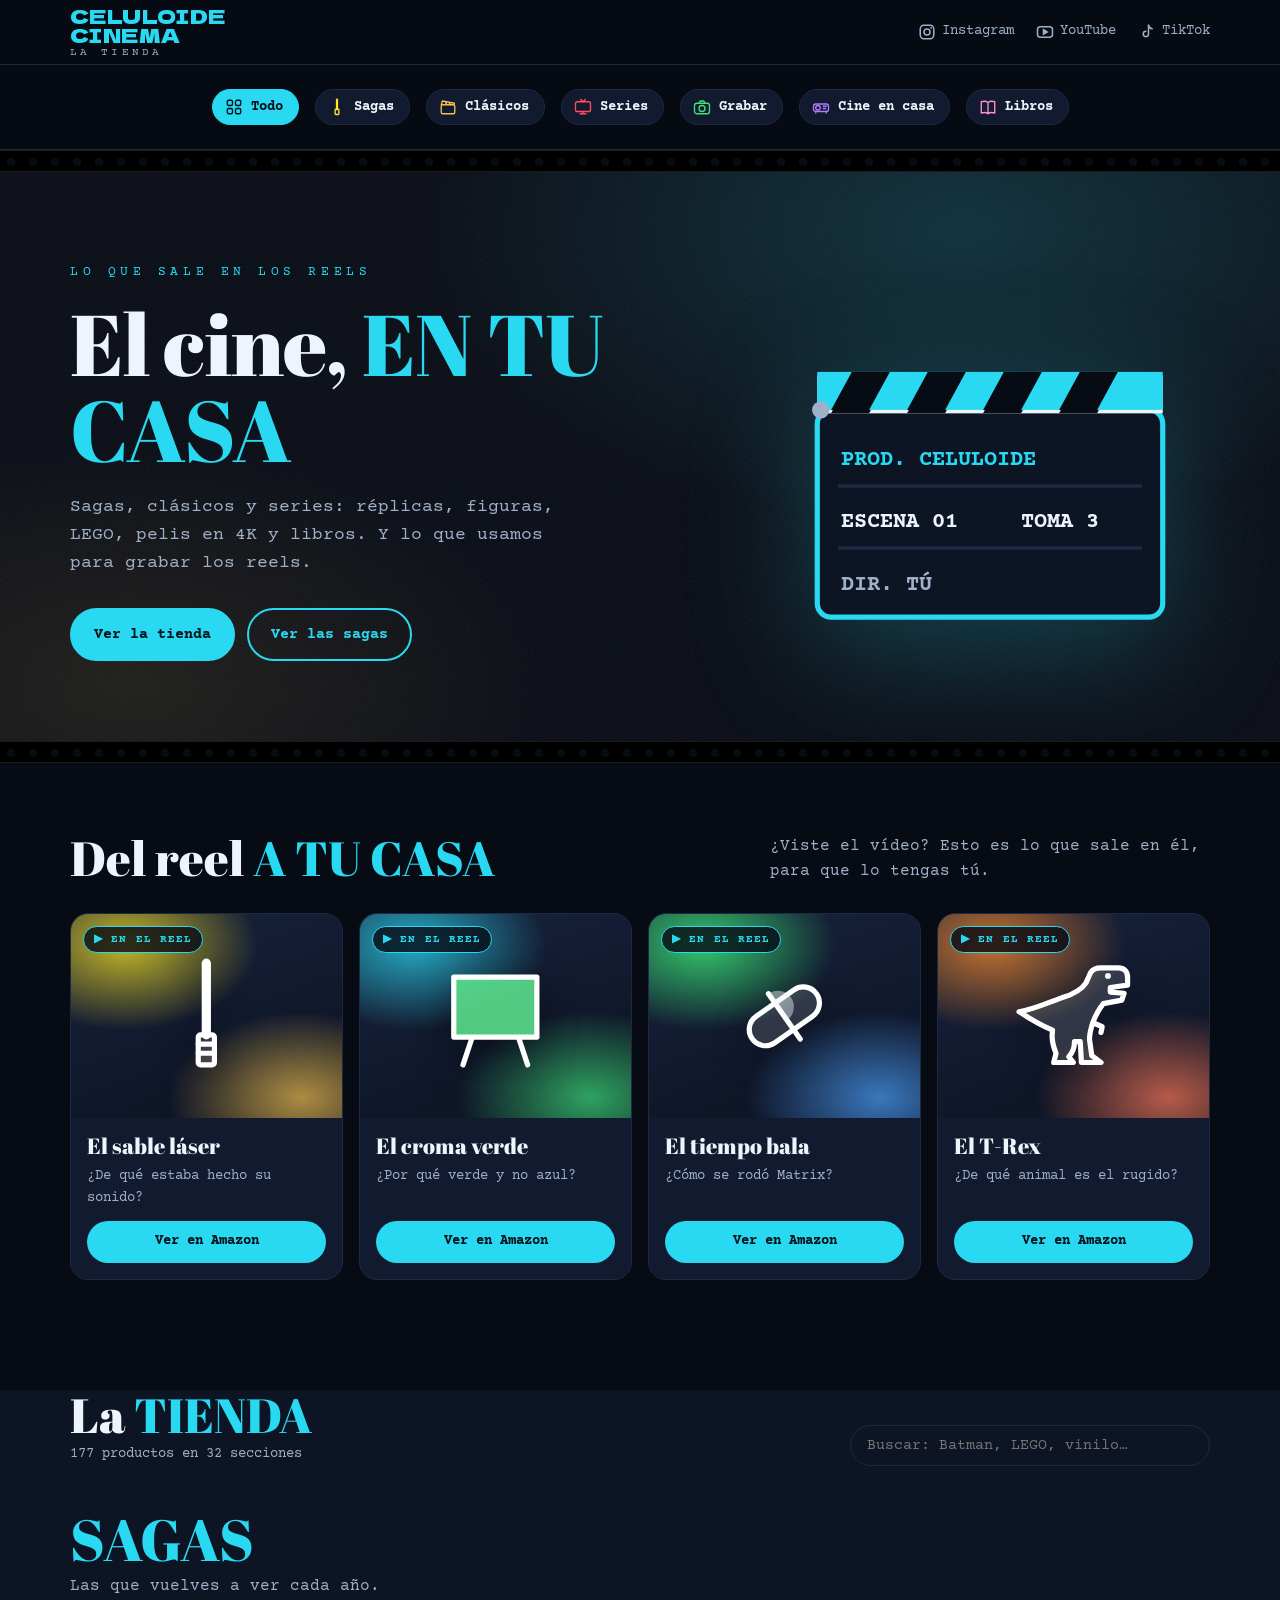
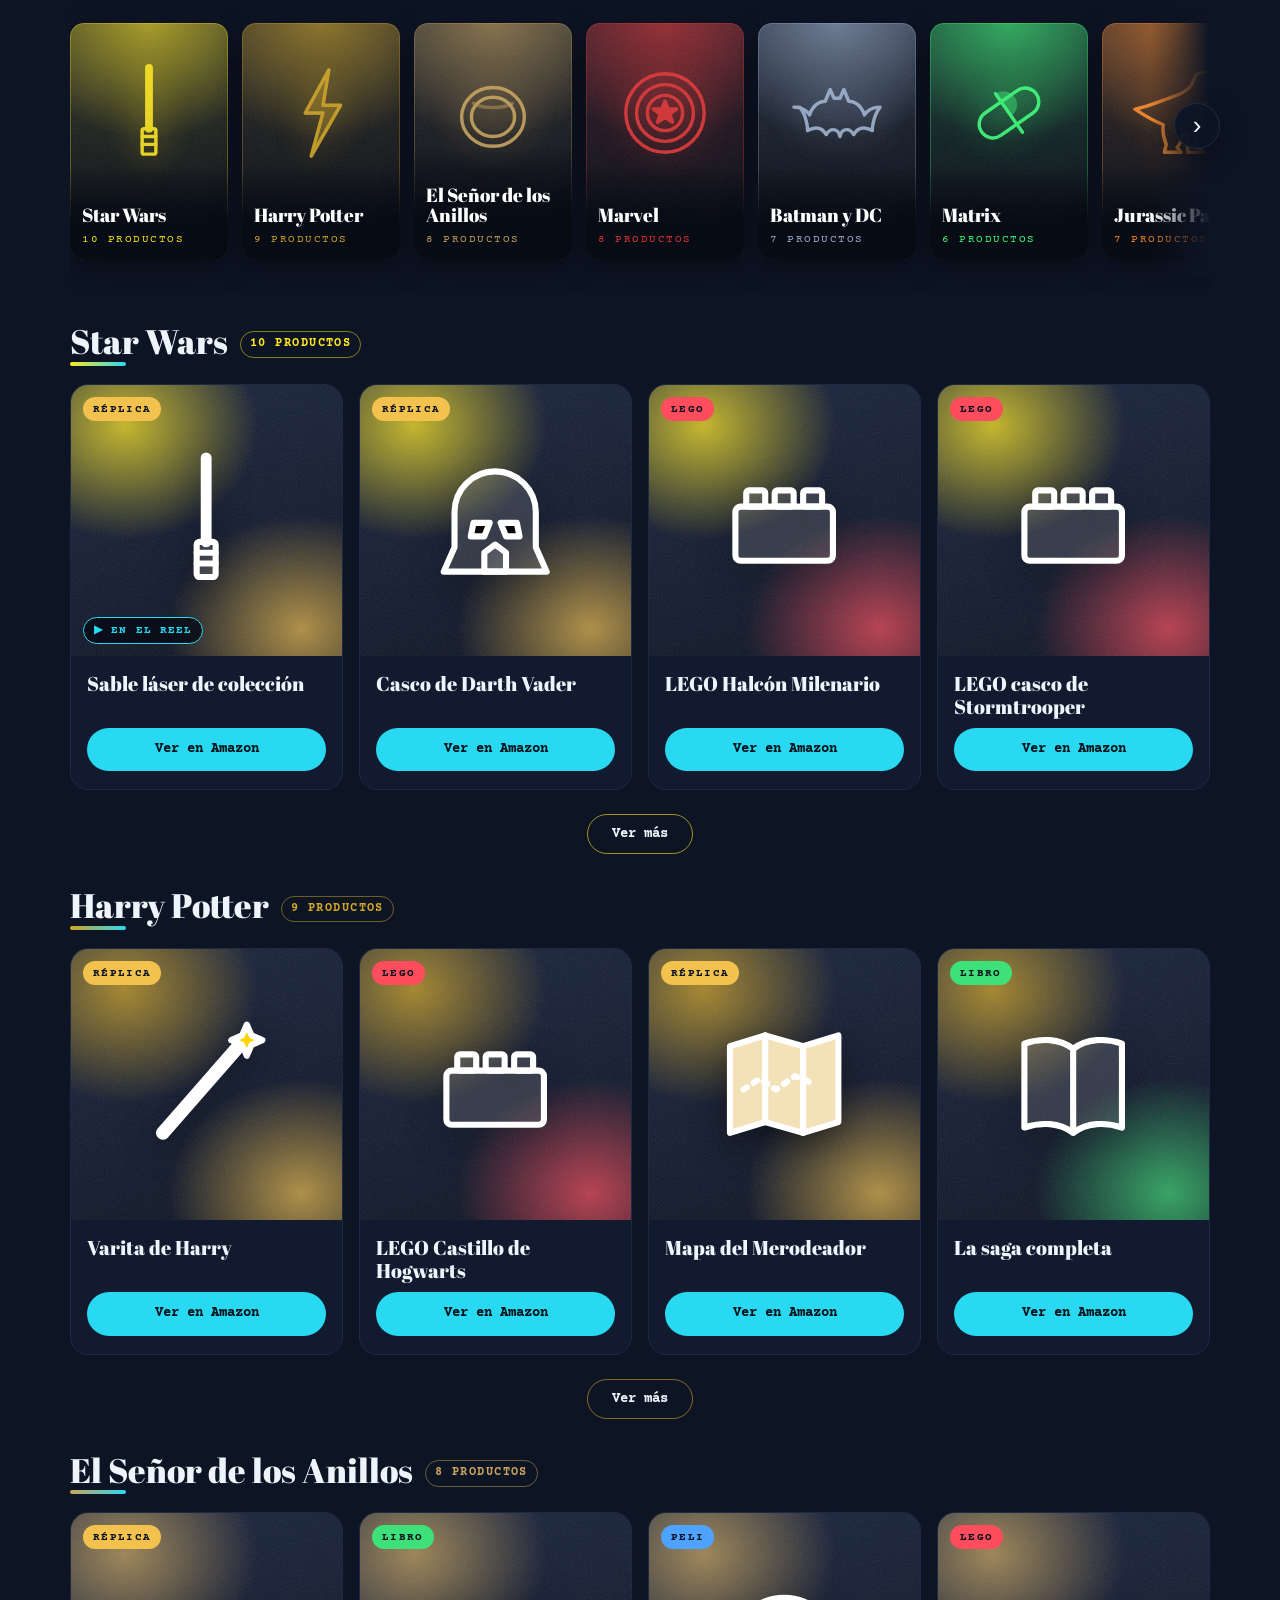
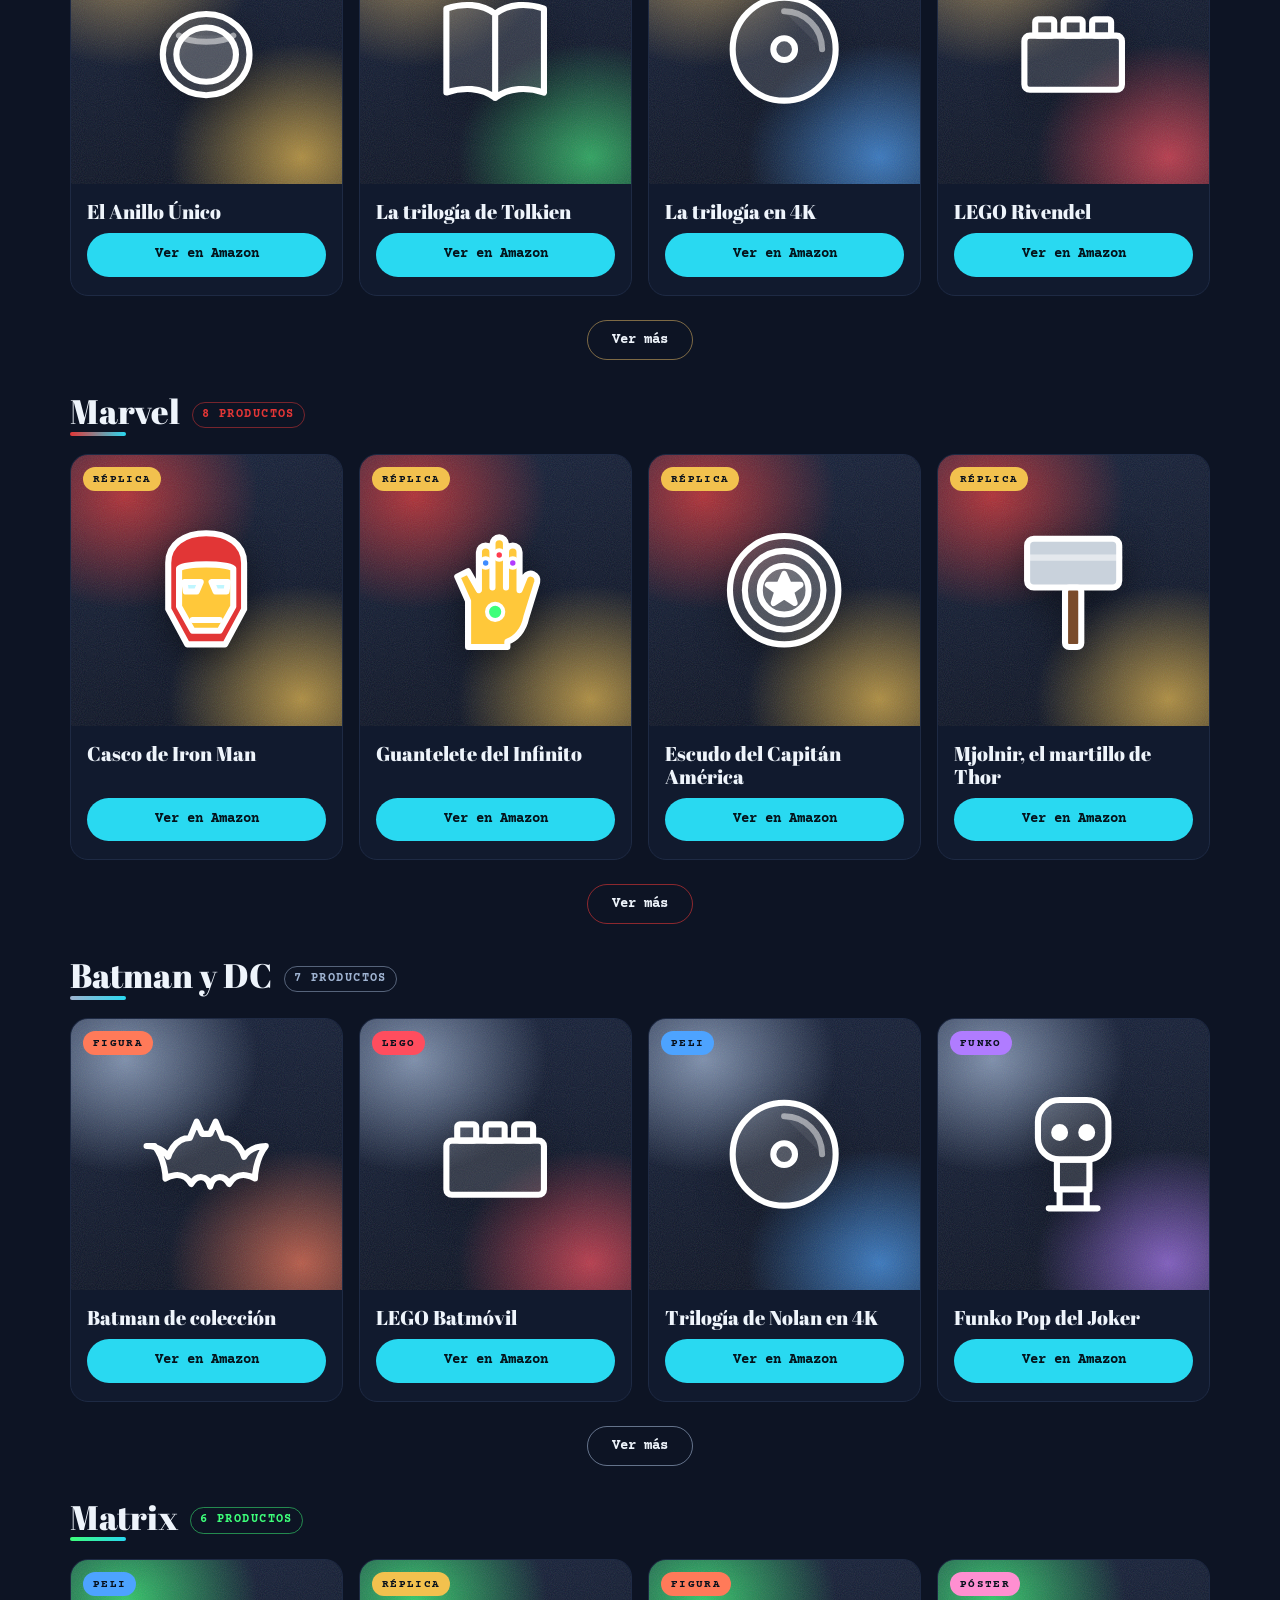
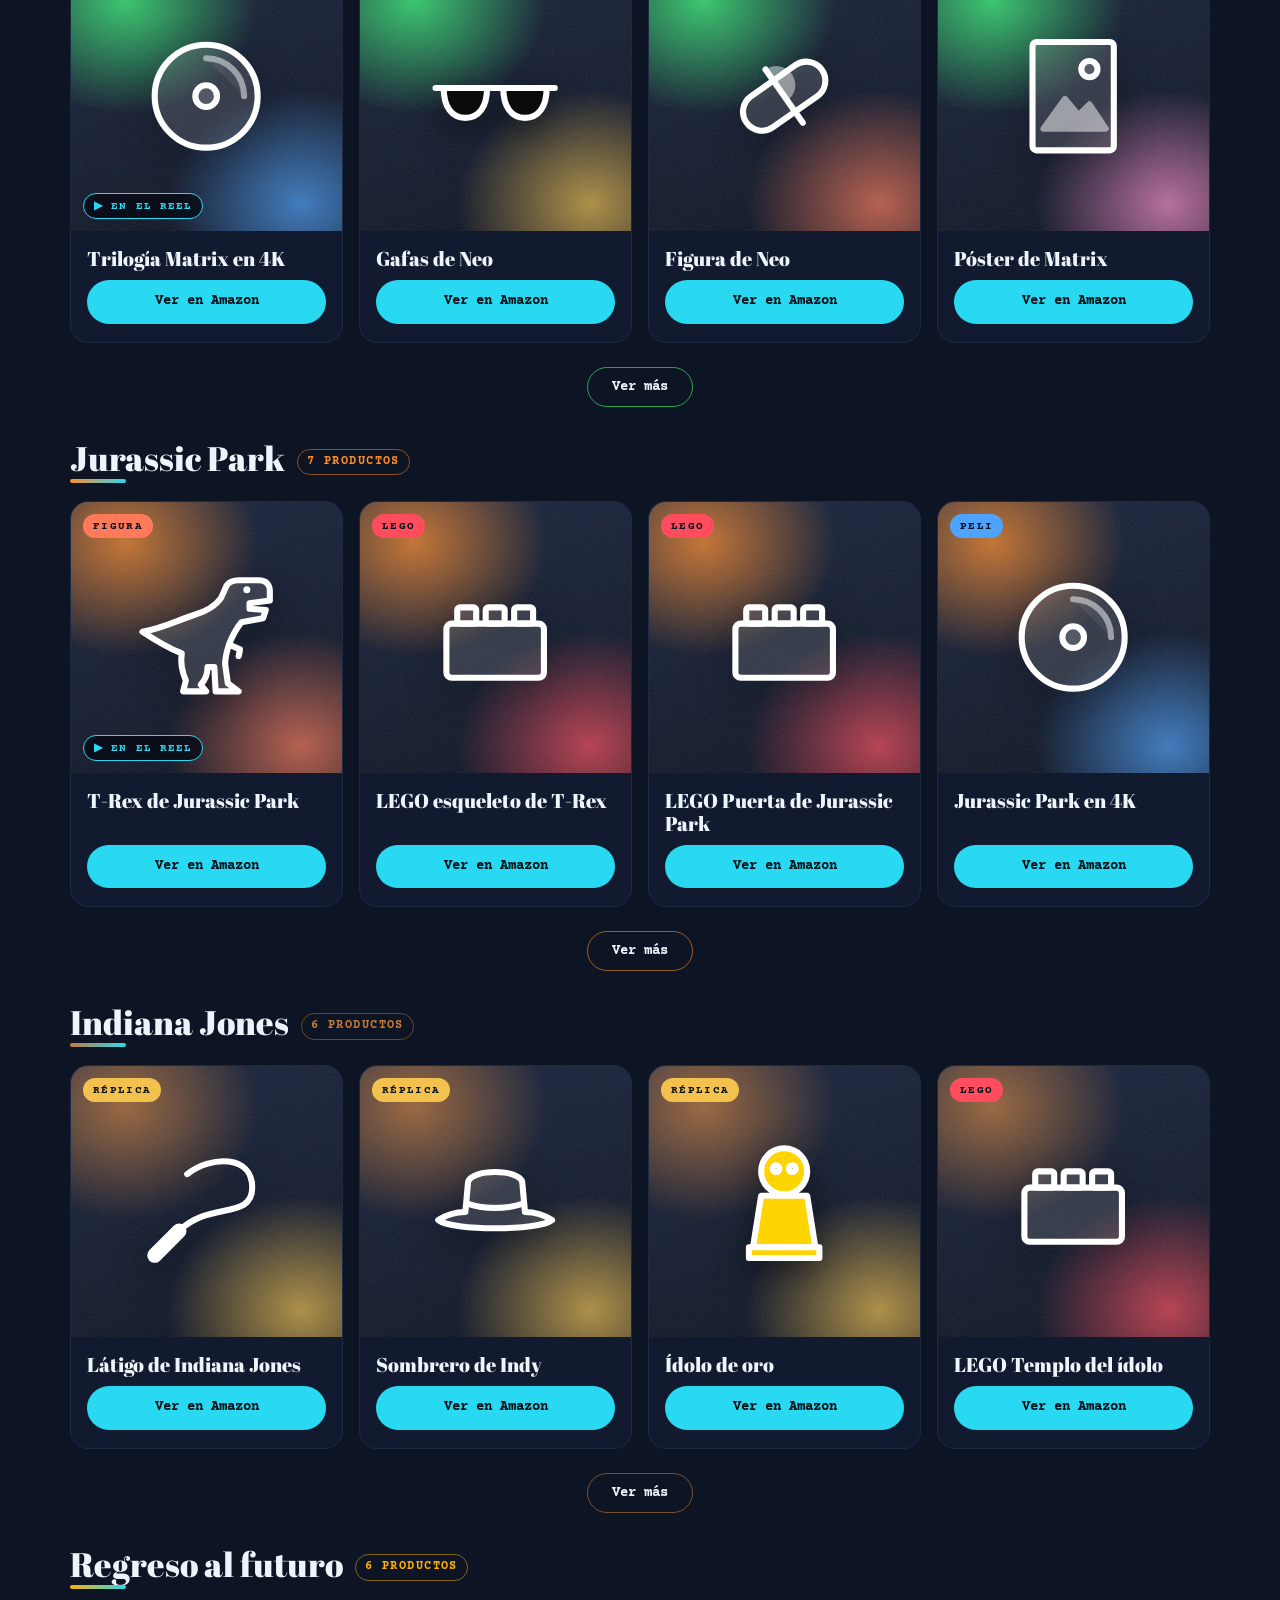
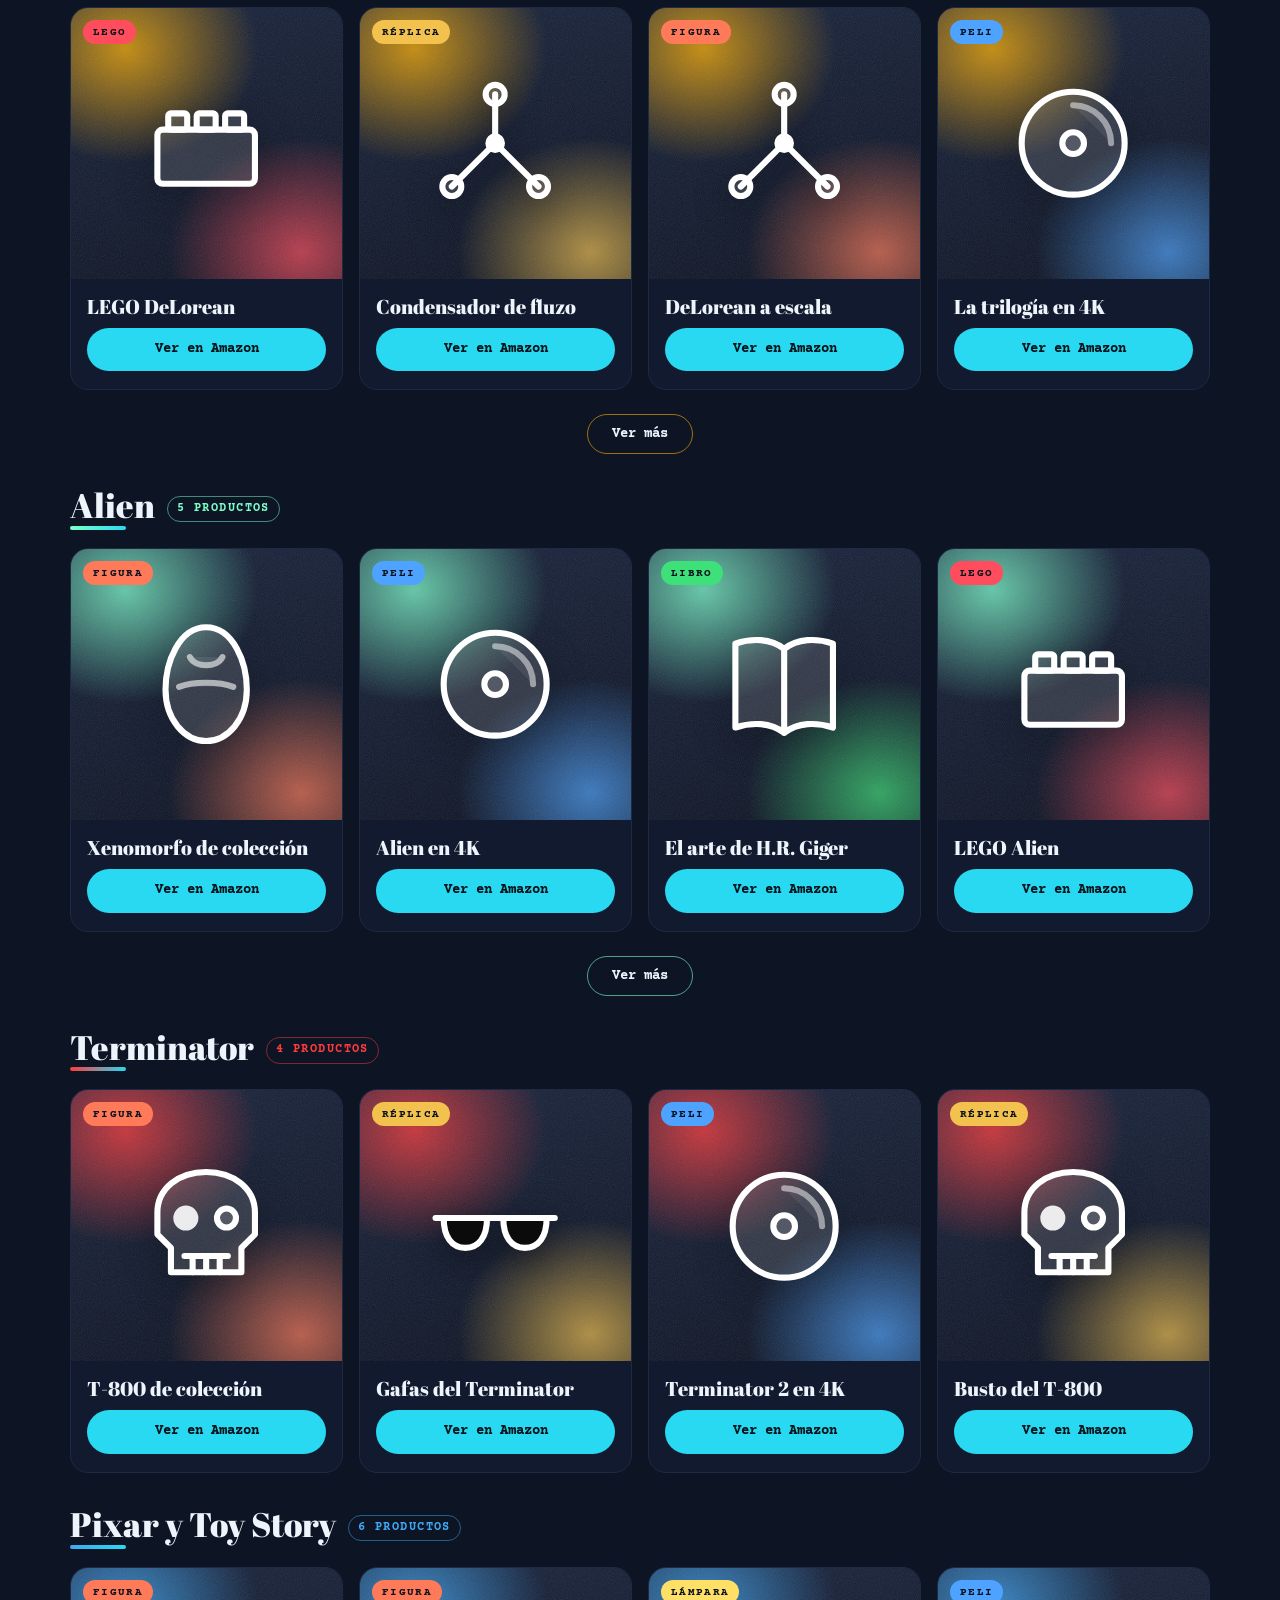
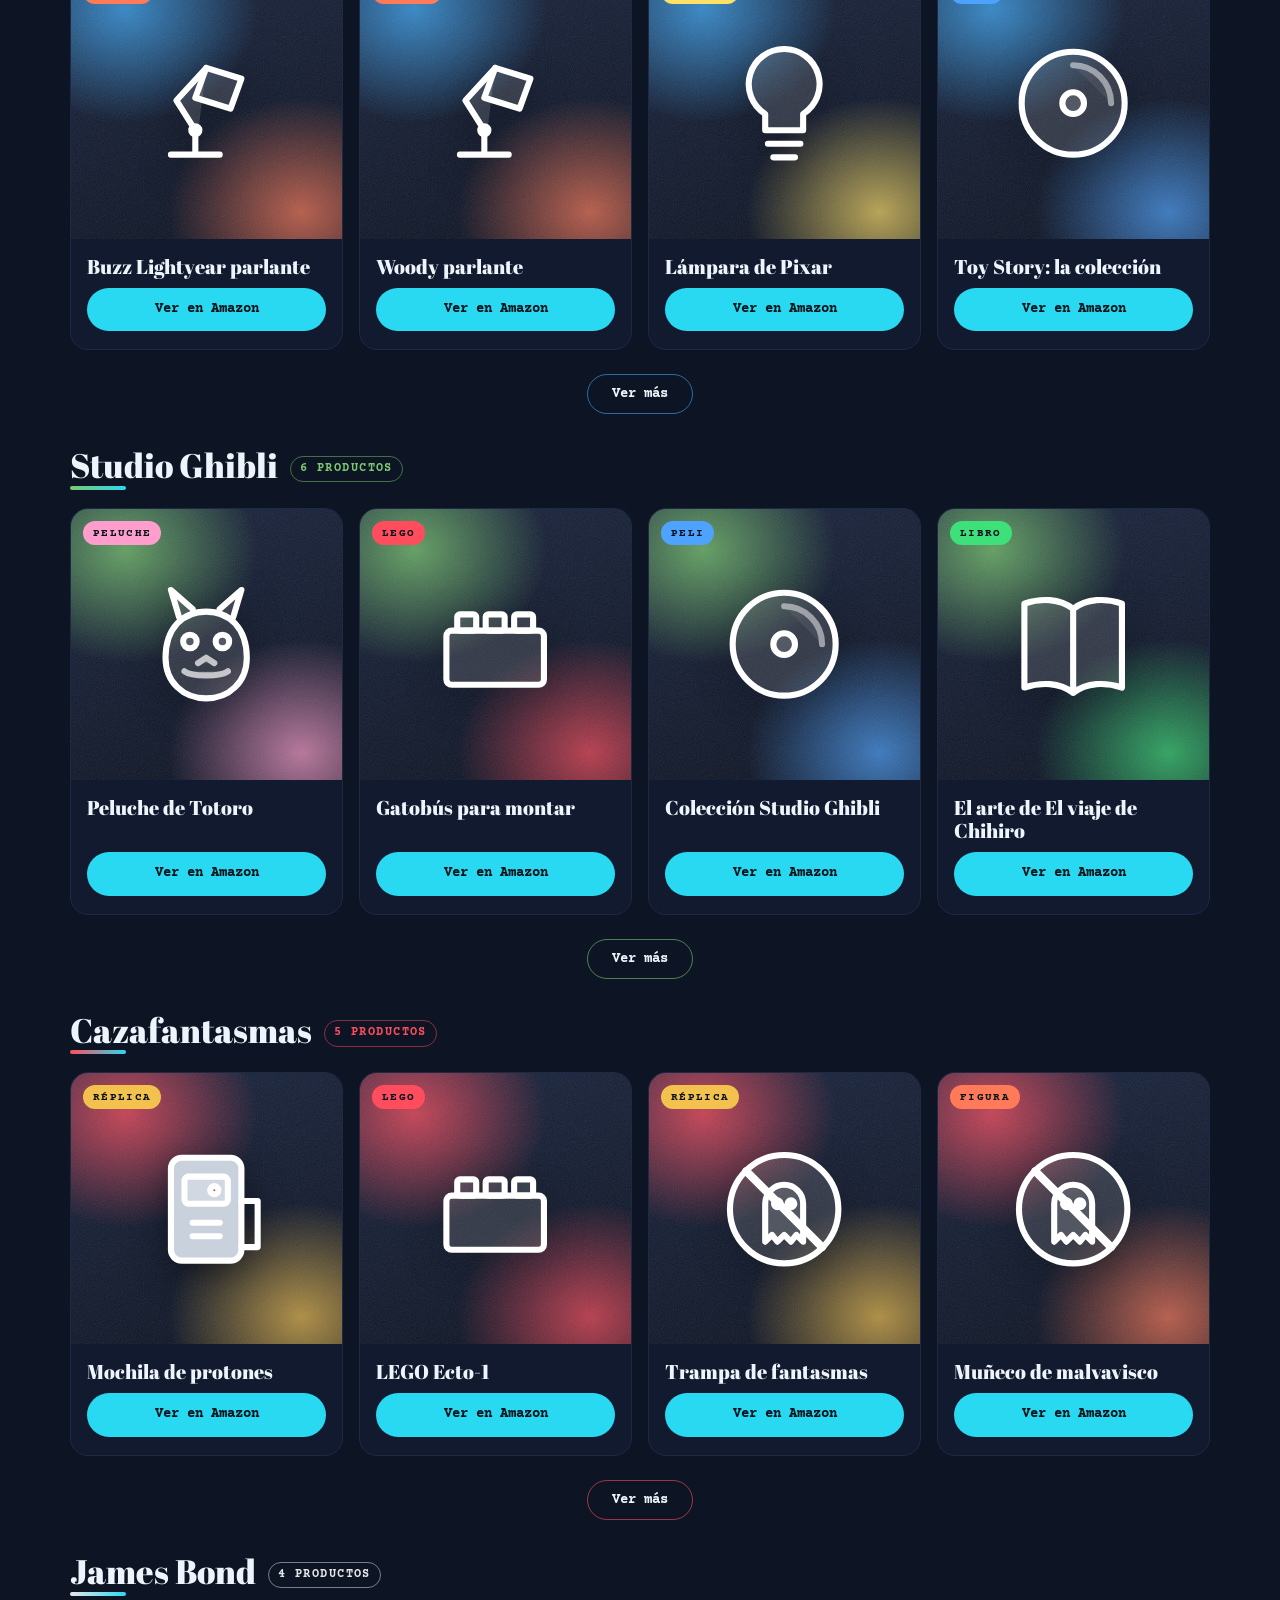
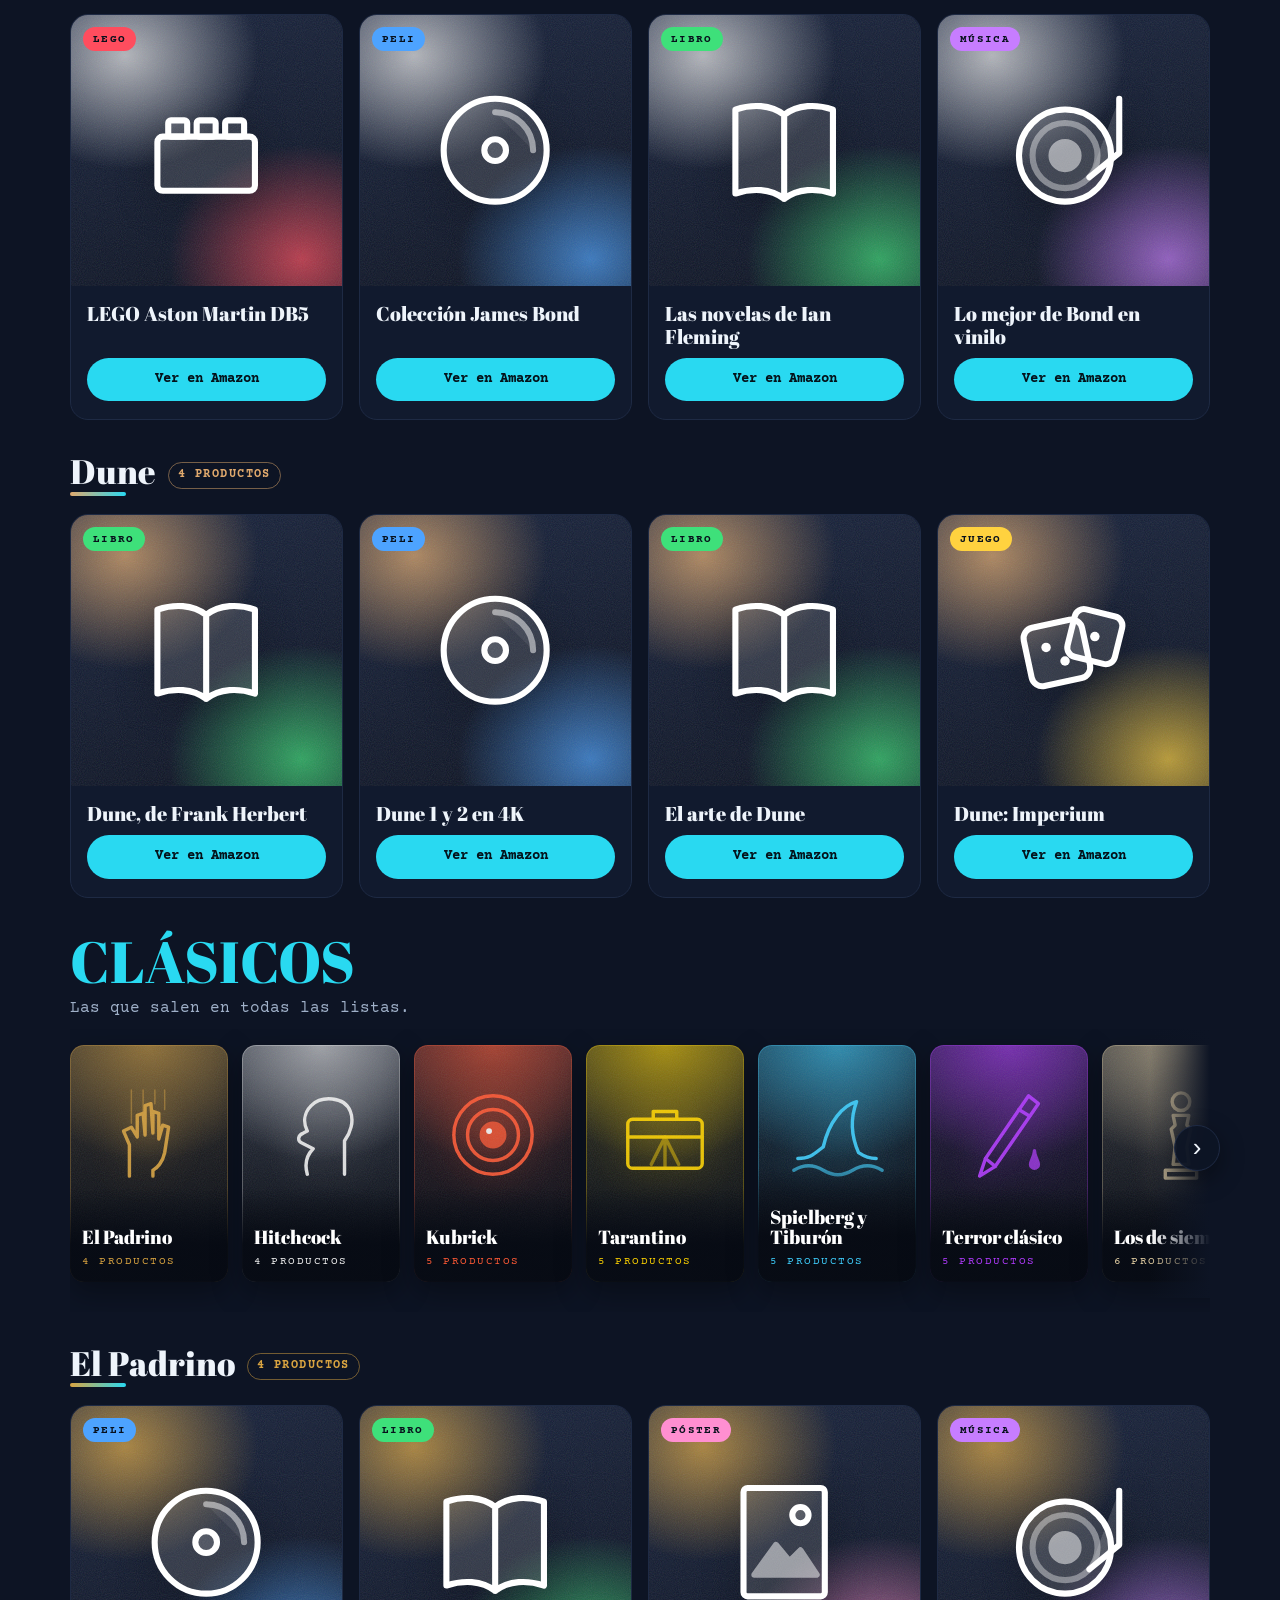
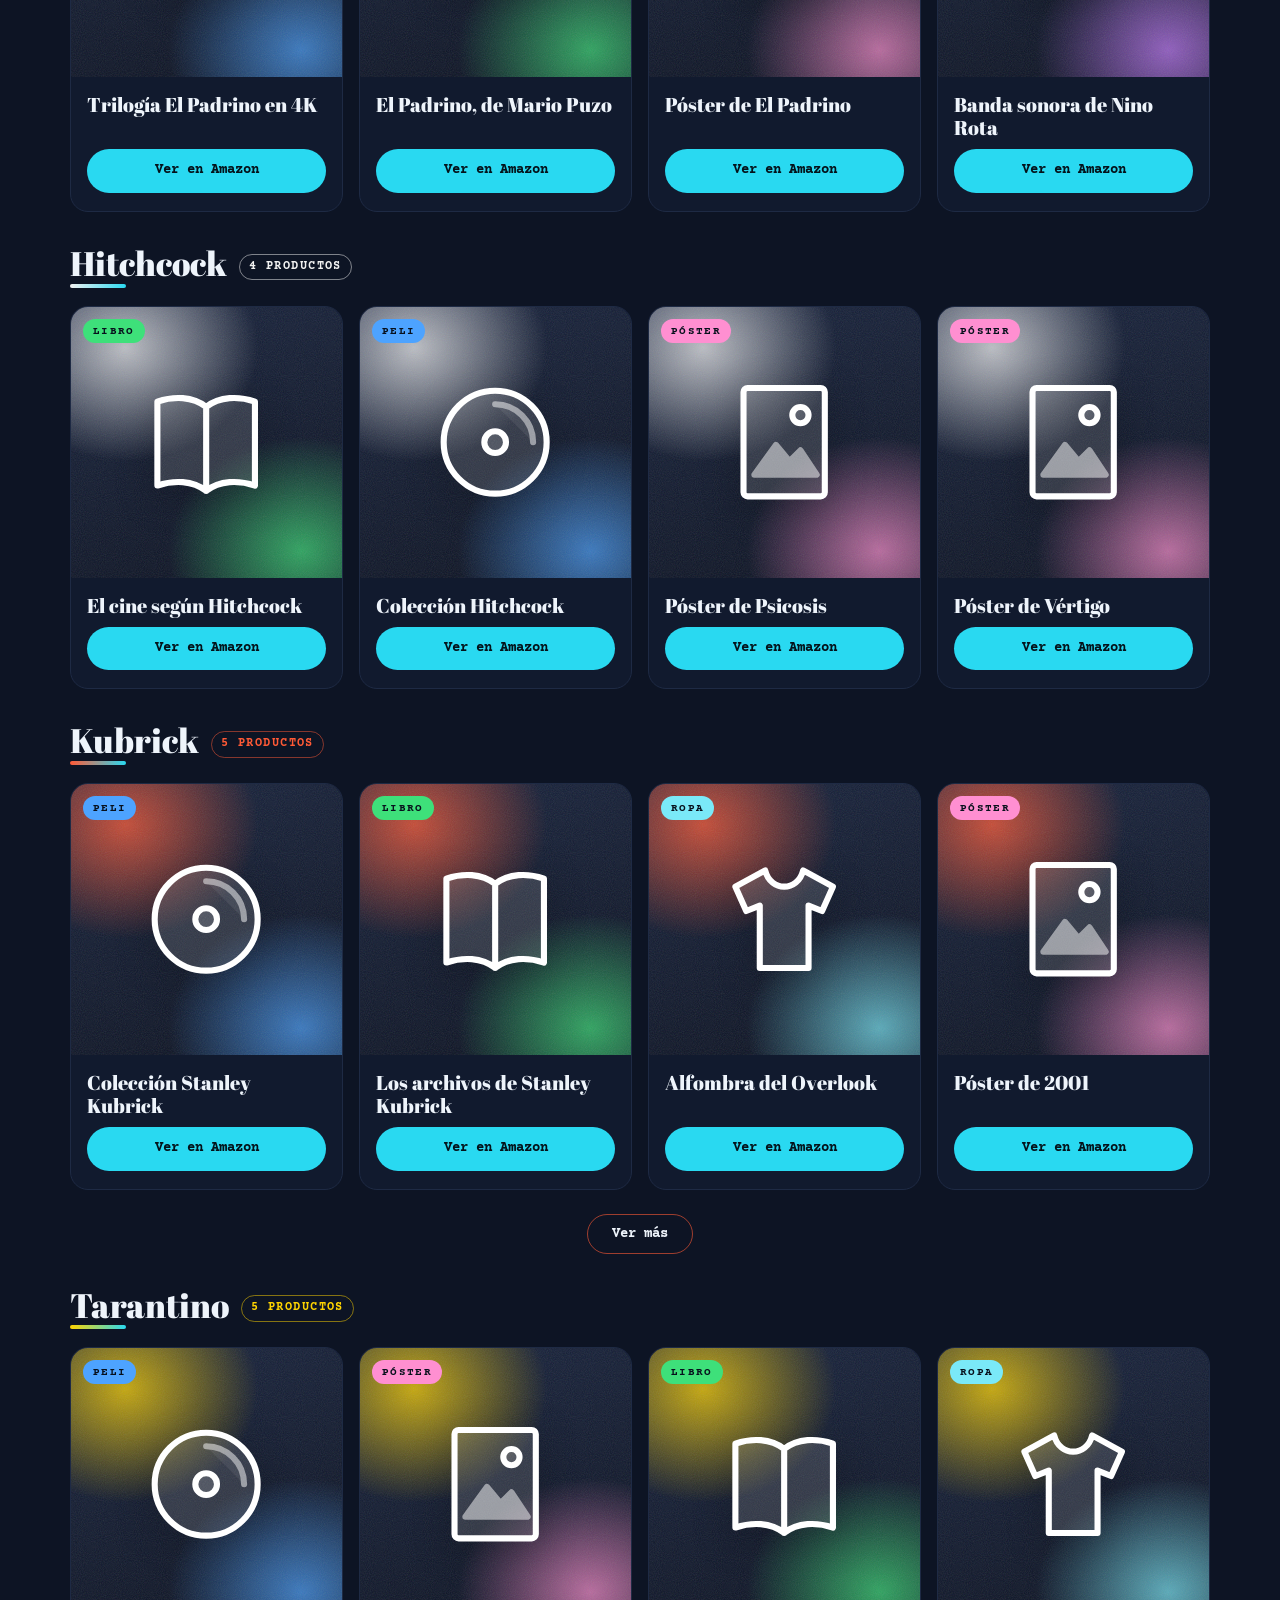
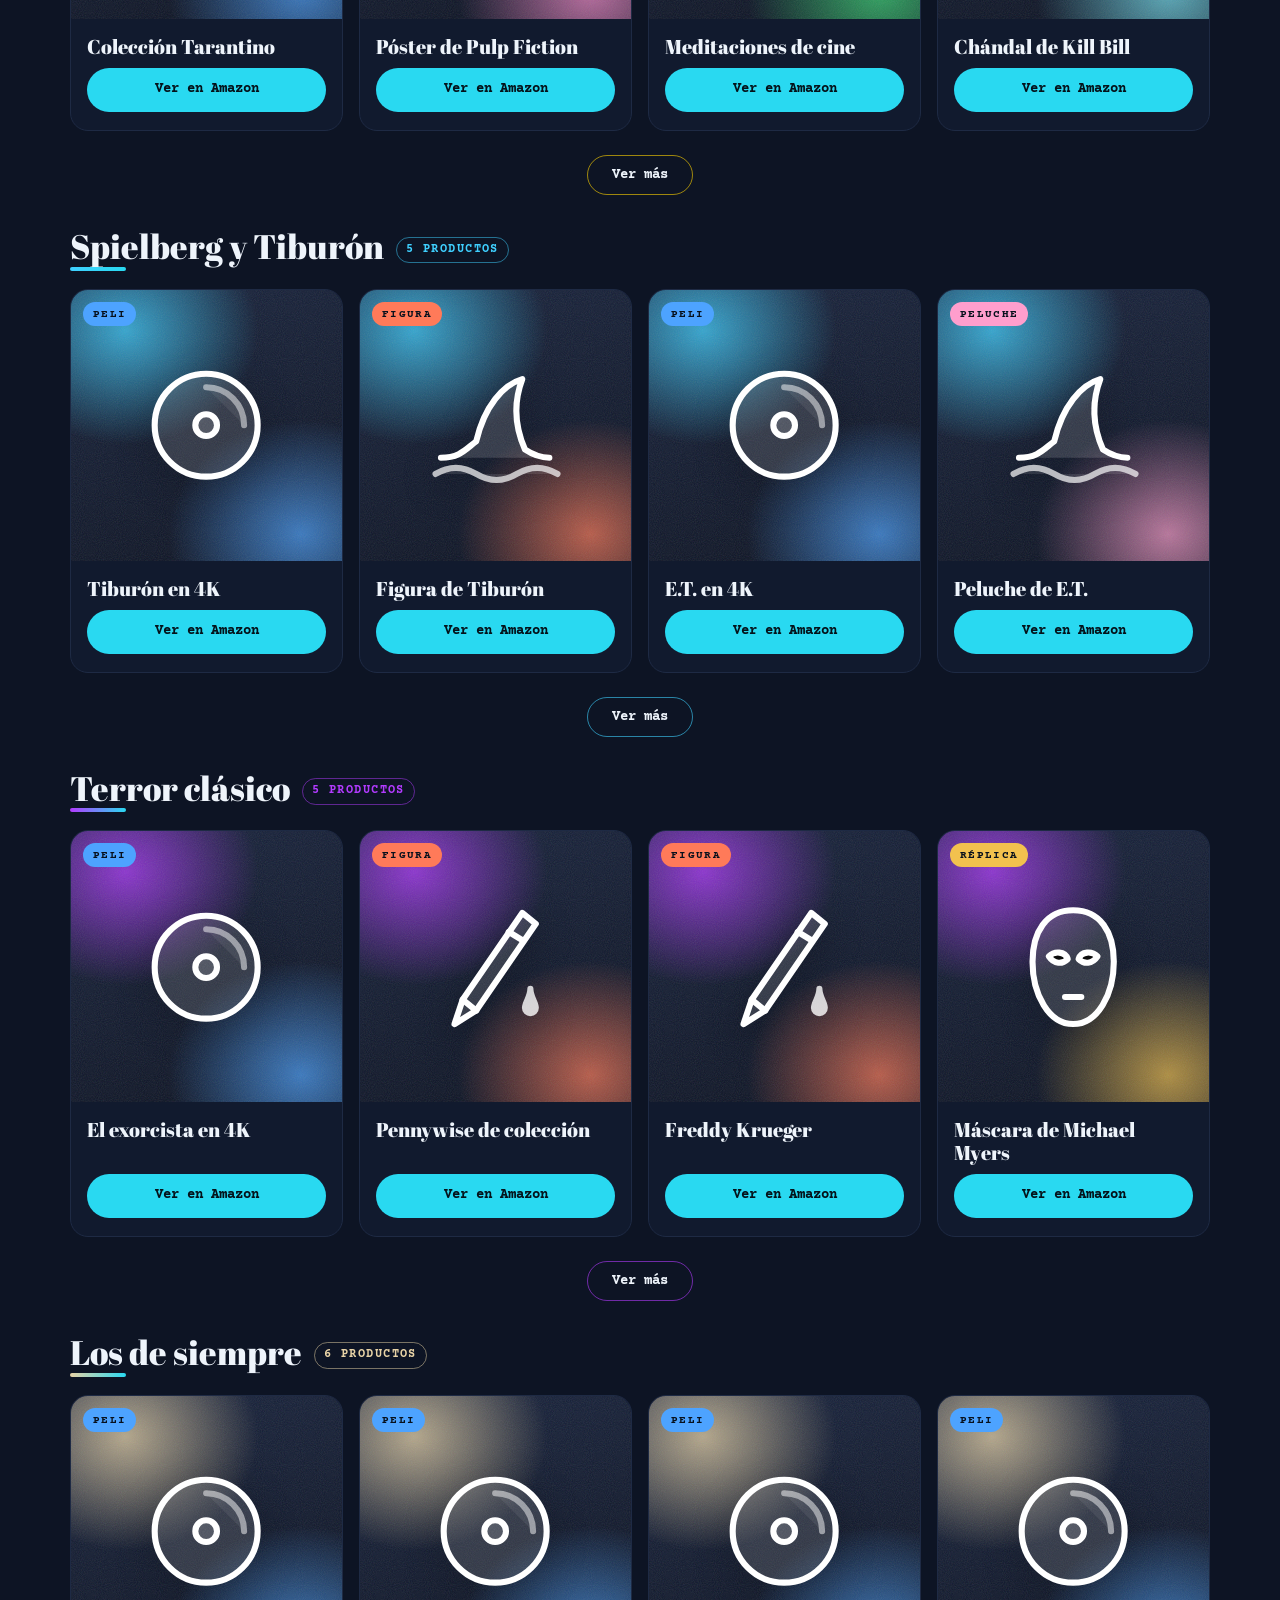
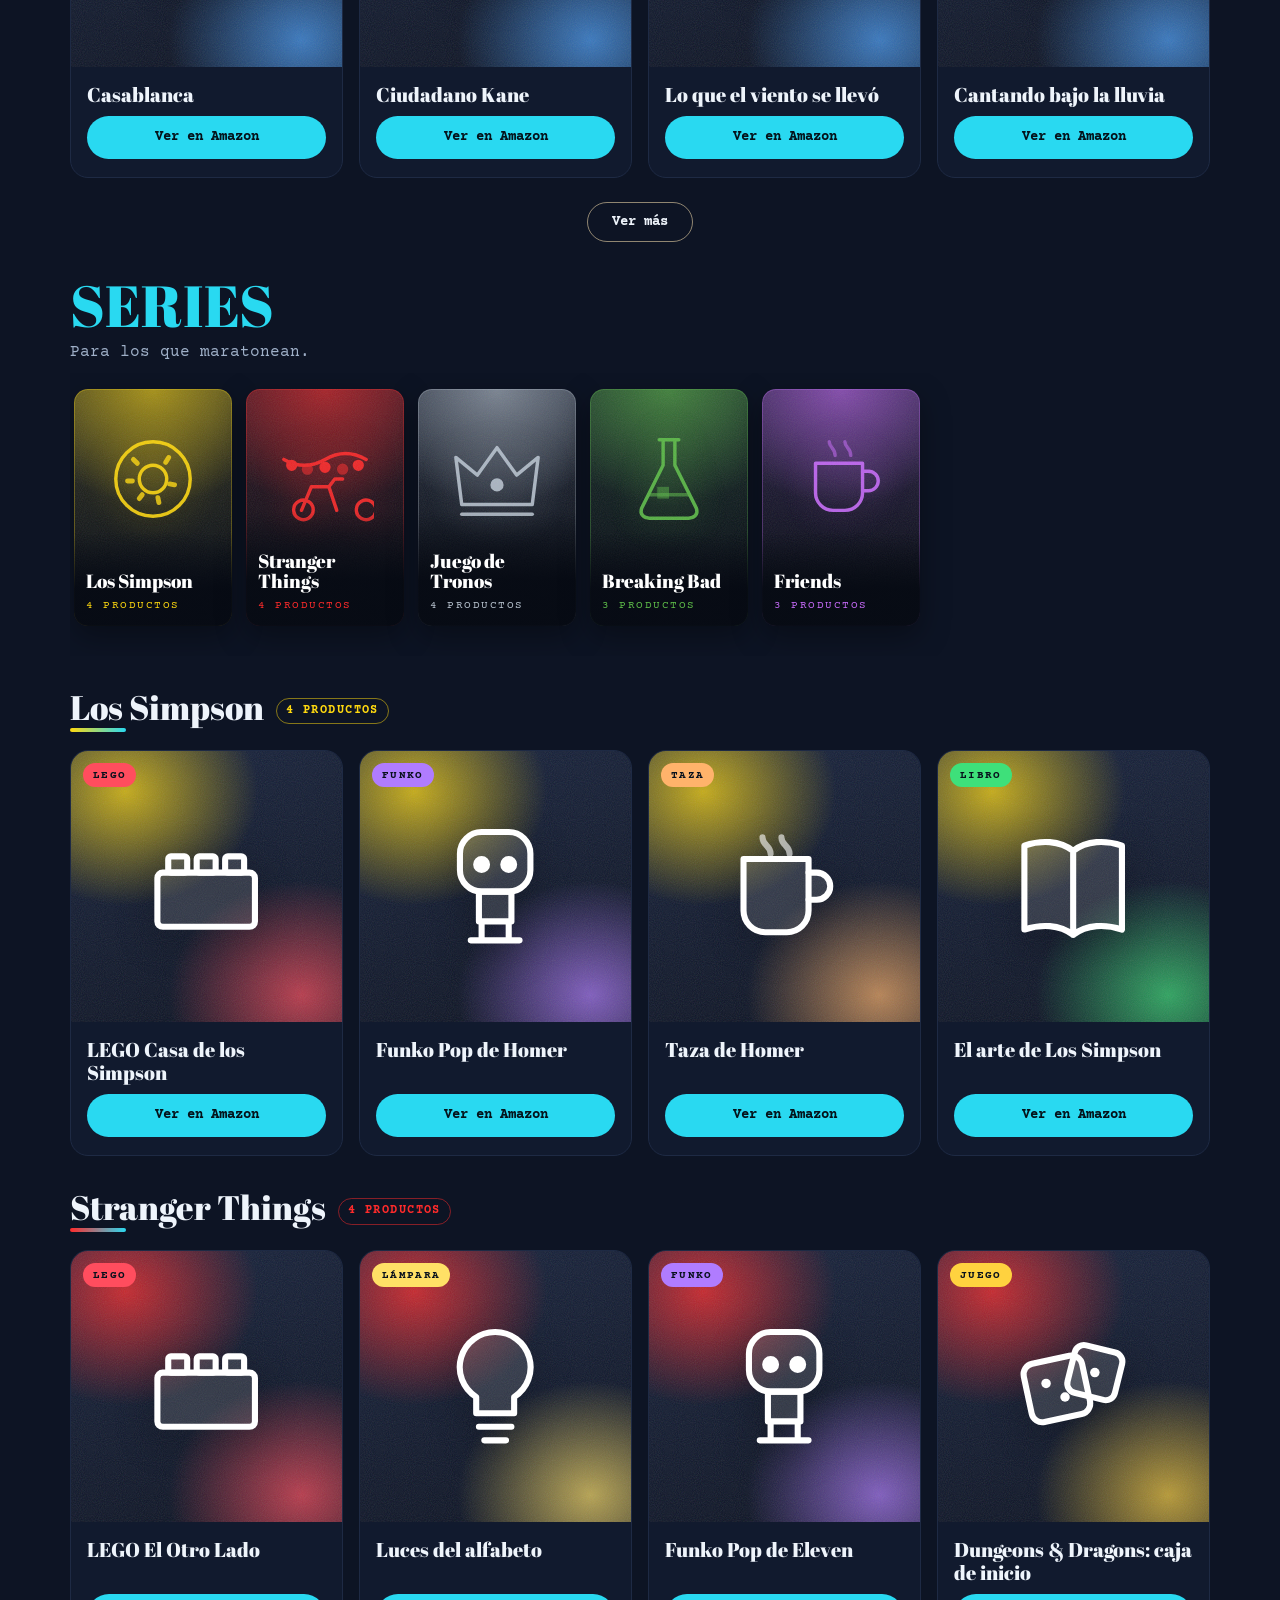
==== commit b3c7e818: "Carrusel de sagas con ratón y flechas Co-Authored-By: Claude Opus 5.5 <noreply@anthropic.com>" ====
--- a/index.html
+++ b/index.html
@@ -208,10 +208,34 @@
 .tab[aria-selected="true"] svg{color:#06101c}
 
 #tienda,.grupo{scroll-margin-top:calc(var(--cab,120px) + 8px)}
+
+/* Carrusel de portadas: se mueve con el ratón, con flechas o con el dedo */
+.carrusel{position:relative}
+.carrusel::before,.carrusel::after{content:"";position:absolute;top:0;bottom:14px;width:60px;z-index:3;pointer-events:none;transition:opacity .25s}
+.carrusel::before{left:0;background:linear-gradient(90deg,var(--noche-2),transparent);opacity:0}
+.carrusel::after{right:0;background:linear-gradient(-90deg,var(--noche-2),transparent)}
+.carrusel.ini-no::before{opacity:1}
+.carrusel.fin::after{opacity:0}
+.portadas.arrastrando{cursor:grabbing;scroll-snap-type:none}
+.portadas.arrastrando .portada{pointer-events:none}
+.portada img,.portada svg{-webkit-user-drag:none}
+.flecha{
+  position:absolute;top:calc(50% - 22px);transform:translateY(-50%);z-index:4;
+  width:46px;height:46px;border-radius:50%;cursor:pointer;
+  background:rgba(13,20,36,.92);color:var(--texto);border:1px solid var(--linea);
+  font-size:26px;line-height:1;display:grid;place-items:center;padding-bottom:3px;
+  box-shadow:0 8px 24px rgba(0,0,0,.4);transition:opacity .2s,border-color .2s,color .2s,transform .15s
+}
+.flecha:hover{border-color:var(--cian);color:var(--cian)}
+.flecha:active{transform:translateY(-50%) scale(.94)}
+.flecha.izq{left:-10px}.flecha.der{right:-10px}
+.flecha[disabled]{opacity:0;pointer-events:none}
+@media (hover:none),(max-width:860px){ .flecha{display:none} .portadas{cursor:auto} }
+
 /* Portadas de las sagas */
 .portadas{
   display:grid;grid-auto-flow:column;grid-auto-columns:158px;gap:14px;
-  overflow-x:auto;scroll-snap-type:x mandatory;padding:8px 2px 18px;margin-top:18px;
+  overflow-x:auto;scroll-snap-type:x mandatory;padding:16px 4px 30px;margin-top:6px;cursor:grab;user-select:none;-webkit-user-select:none;
   scrollbar-width:none
 }
 .portadas::-webkit-scrollbar{display:none}
@@ -666,11 +690,11 @@
   <div class="grupo" id="g-${g.id}" data-grupo="${g.id}">
     <h2>${g.nombre.split(" ").length>1 ? g.nombre : `<em>${g.nombre}</em>`}</h2>
     <p>${DESC_GRUPO[g.id]||""}</p>
-    ${secs.length>1 ? `<div class="portadas">${secs.map(sec => `
+    ${secs.length>1 ? `<div class="carrusel"><button type="button" class="flecha izq" aria-label="Anteriores">‹</button><div class="portadas">${secs.map(sec => `
       <a class="portada" href="#${sec.id}" style="--c:${sec.color}">
         ${EMBLEMAS[sec.id] ? `<svg viewBox="0 0 100 100" fill="none" stroke="${sec.color}" stroke-width="3.5" stroke-linecap="round" stroke-linejoin="round" style="color:${sec.color}" aria-hidden="true">${EMBLEMAS[sec.id]}</svg>` : dibujo(tipoPrincipal(sec), sec.color)}
         <span class="pie-p"><b>${esc(sec.nombre)}</b><small>${sec.productos.length} productos</small></span>
-      </a>`).join("")}</div>` : ""}
+      </a>`).join("")}</div><button type="button" class="flecha der" aria-label="Siguientes">›</button></div>` : ""}
     ${secs.map(sec => `
       <div class="saga${sec.productos.length<=4?" pocos":""}" id="${sec.id}" style="--c:${sec.color};--tinta:${tinta(sec.color)}">
         <div class="saga-cab">
@@ -745,6 +769,49 @@
 }
 pintar();
 
+/* Carruseles: arrastrar con el ratón, flechas y rueda horizontal del trackpad */
+document.querySelectorAll(".carrusel").forEach(car => {
+  const fila = car.querySelector(".portadas");
+  const izq = car.querySelector(".izq"), der = car.querySelector(".der");
+  const estado = () => {
+    const max = fila.scrollWidth - fila.clientWidth - 10;
+    izq.disabled = fila.scrollLeft <= 10;
+    der.disabled = fila.scrollLeft >= max;
+    car.classList.toggle("ini-no", fila.scrollLeft > 10);
+    car.classList.toggle("fin", fila.scrollLeft >= max);
+  };
+  const paso = () => fila.clientWidth * 0.8;
+  izq.addEventListener("click", () => fila.scrollBy({left:-paso(), behavior:"smooth"}));
+  der.addEventListener("click", () => fila.scrollBy({left: paso(), behavior:"smooth"}));
+  fila.addEventListener("scroll", estado, {passive:true});
+  addEventListener("resize", estado);
+  estado();
+
+  let x0 = 0, s0 = 0, abajo = false, movido = false;
+  fila.addEventListener("pointerdown", e => {
+    if (e.pointerType !== "mouse" || e.button !== 0) return;
+    abajo = true; movido = false; x0 = e.clientX; s0 = fila.scrollLeft;
+  });
+  addEventListener("pointermove", e => {
+    if (!abajo) return;
+    const dx = e.clientX - x0;
+    if (!movido && Math.abs(dx) > 5) { movido = true; fila.classList.add("arrastrando"); }
+    if (movido) { fila.scrollLeft = s0 - dx; e.preventDefault(); }
+  });
+  addEventListener("pointerup", () => {
+    if (!abajo) return;
+    abajo = false;
+    if (movido) {
+      // suelta y deja que encaje en la portada más cercana
+      requestAnimationFrame(() => fila.classList.remove("arrastrando"));
+      setTimeout(() => { movido = false; }, 0);
+    }
+  });
+  // si se arrastró, el clic no abre la portada
+  fila.addEventListener("click", e => { if (fila.classList.contains("arrastrando")) { e.preventDefault(); e.stopPropagation(); } }, true);
+  fila.addEventListener("dragstart", e => e.preventDefault());
+});
+
 /* Alto de la cabecera, para que los saltos no queden tapados */
 const medirCab = () => document.documentElement.style.setProperty("--cab", document.querySelector("header.top").offsetHeight + "px");
 medirCab(); addEventListener("resize", medirCab);
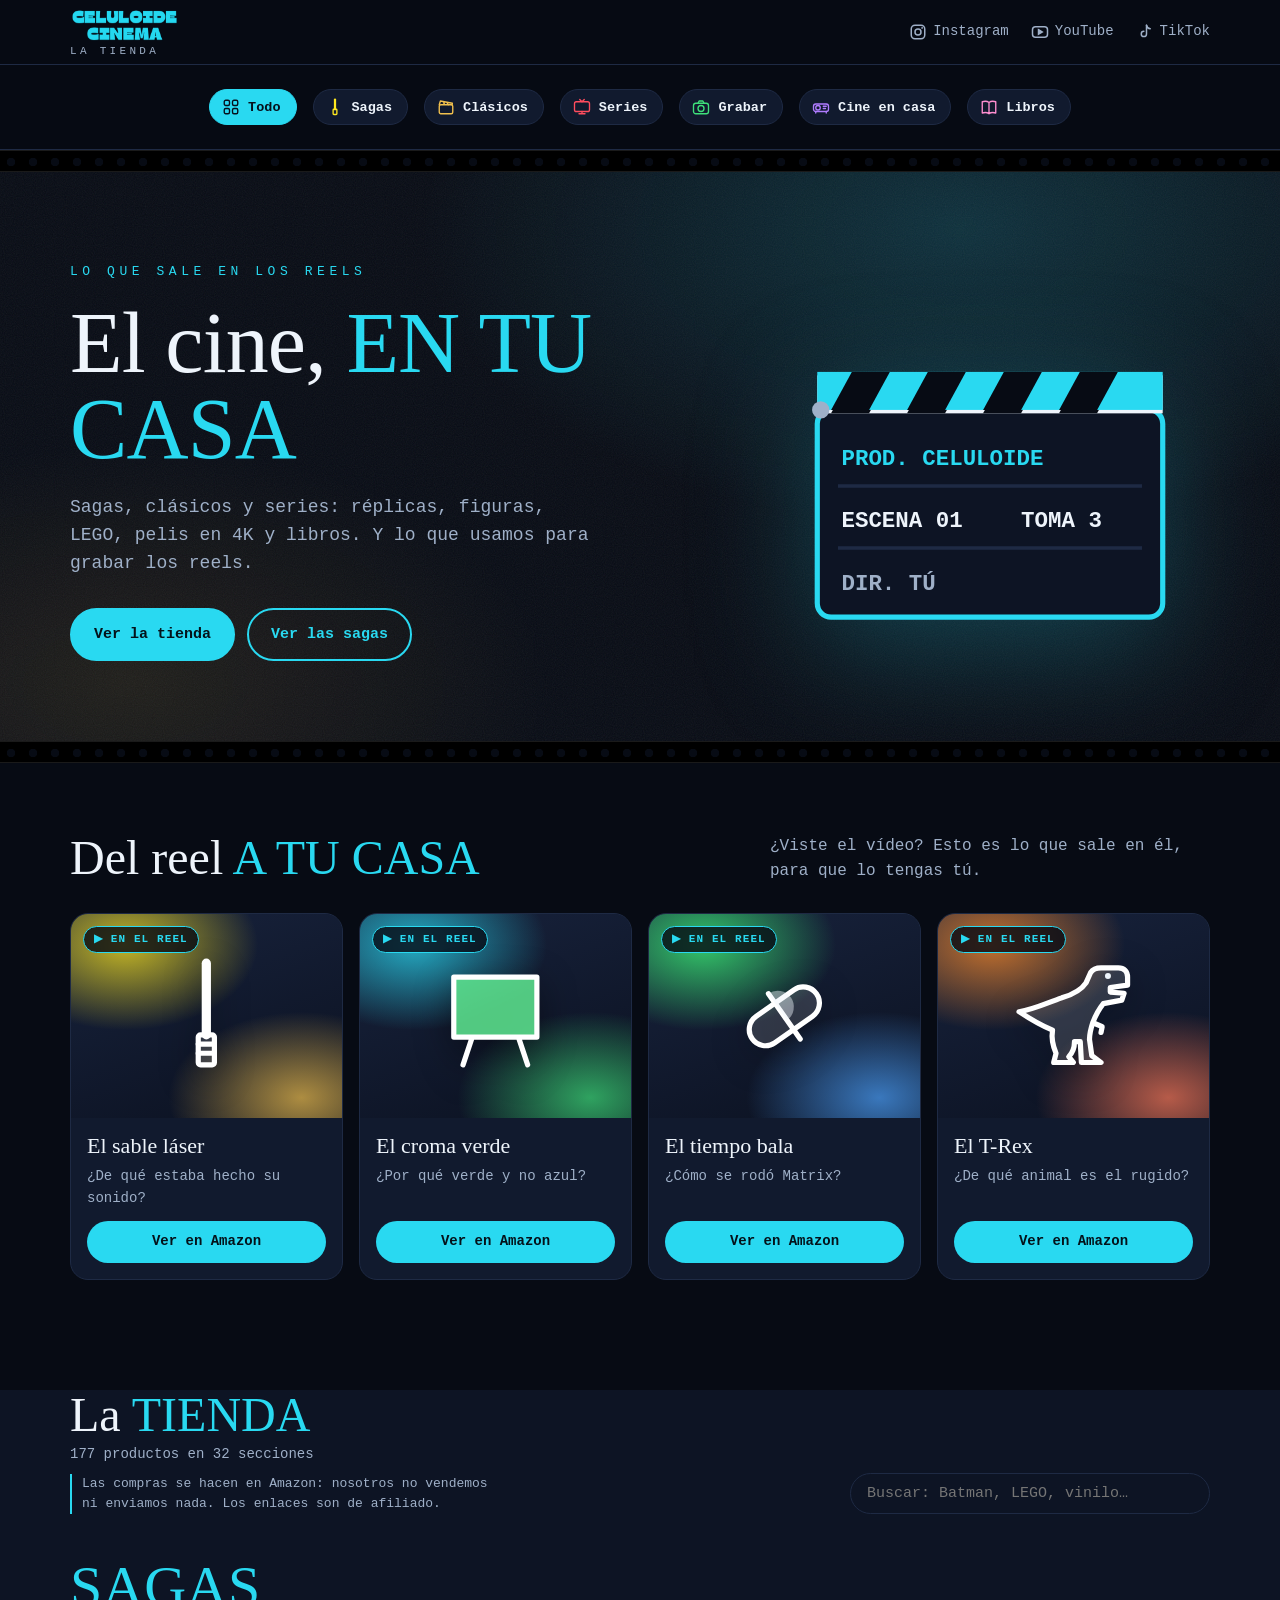
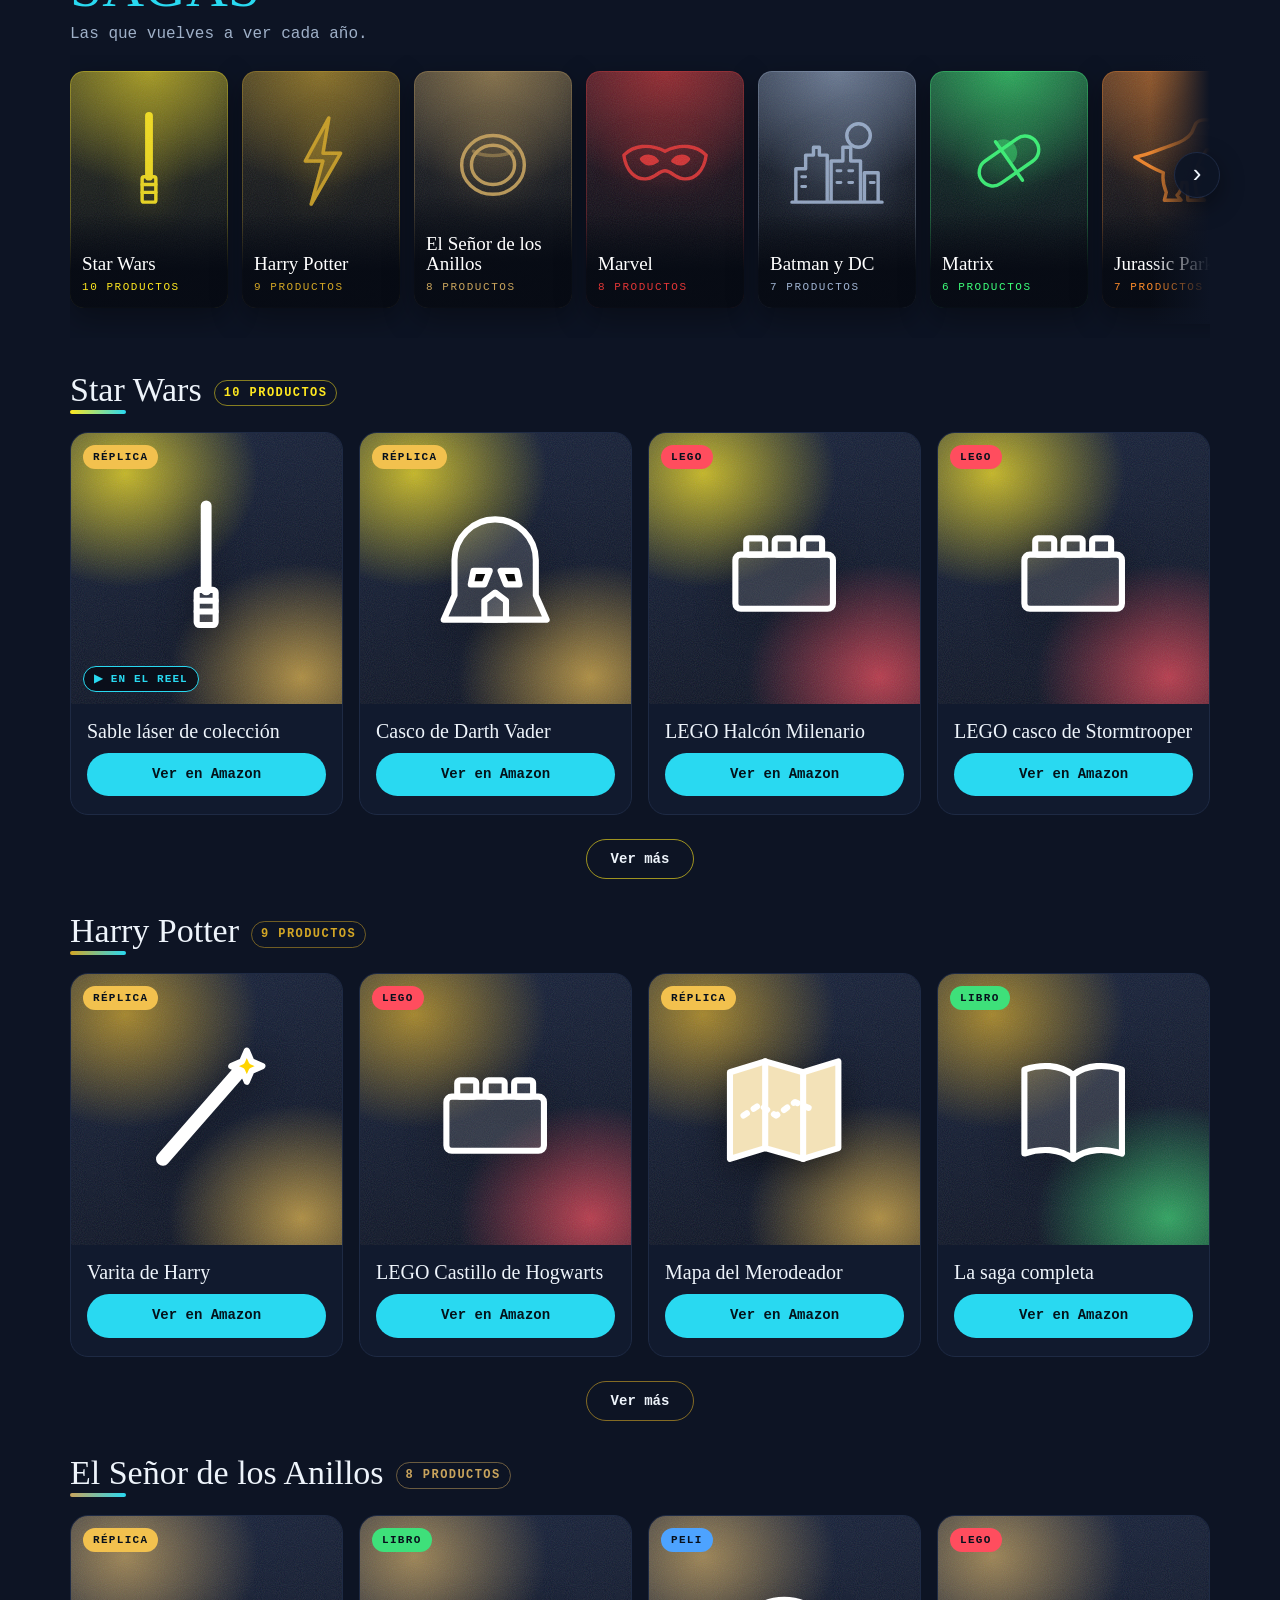
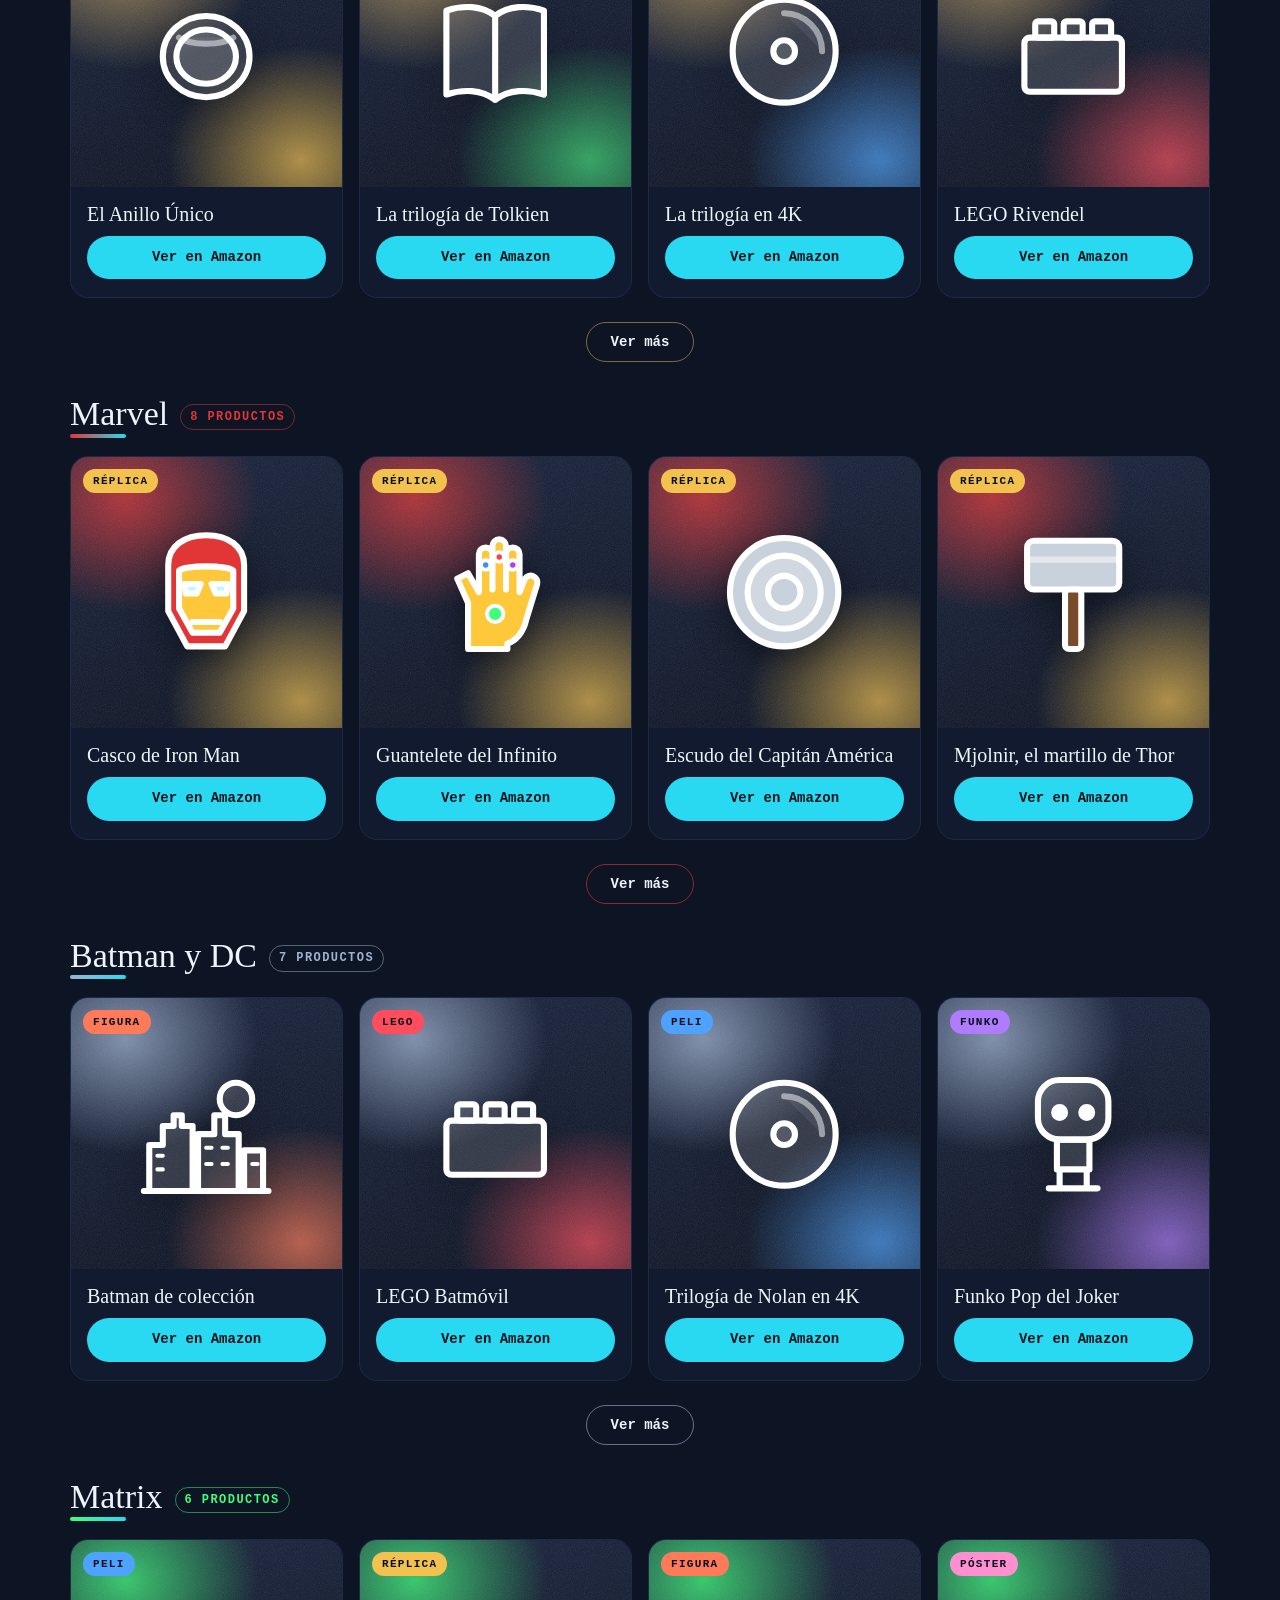
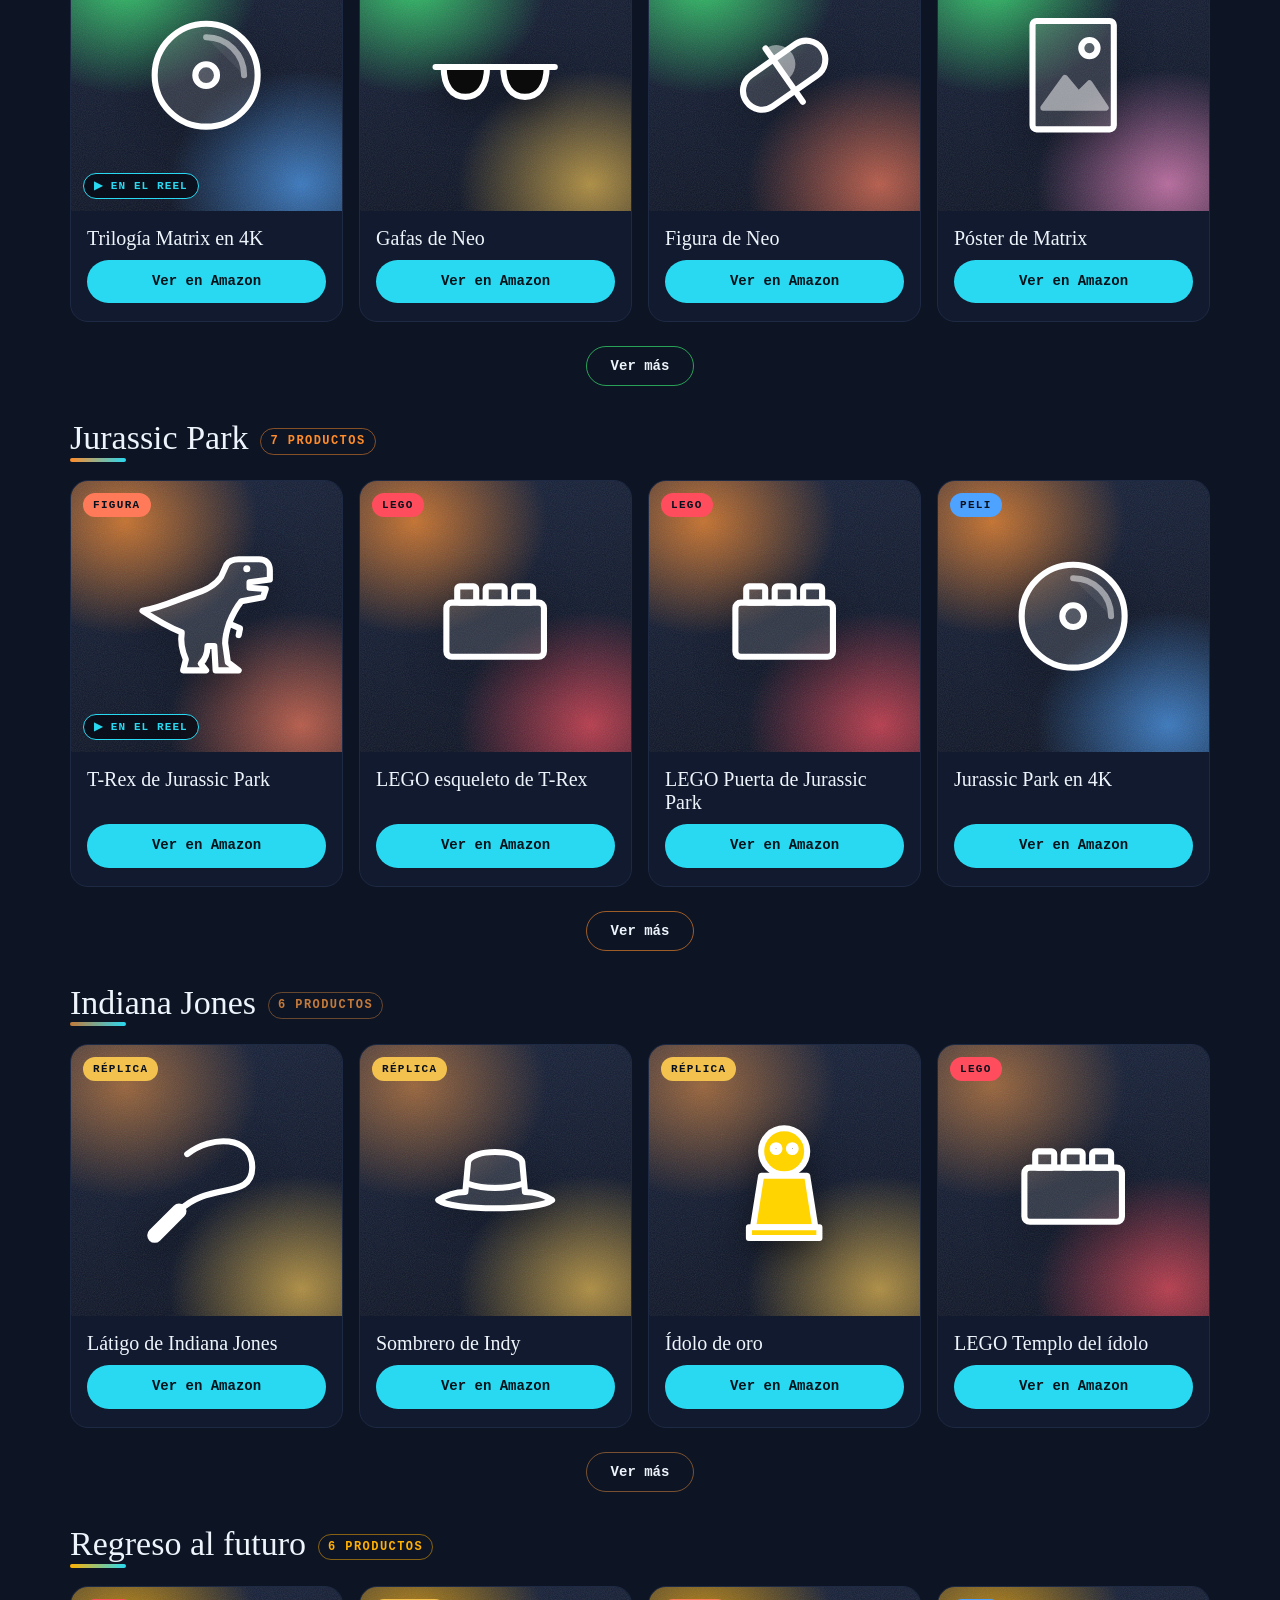
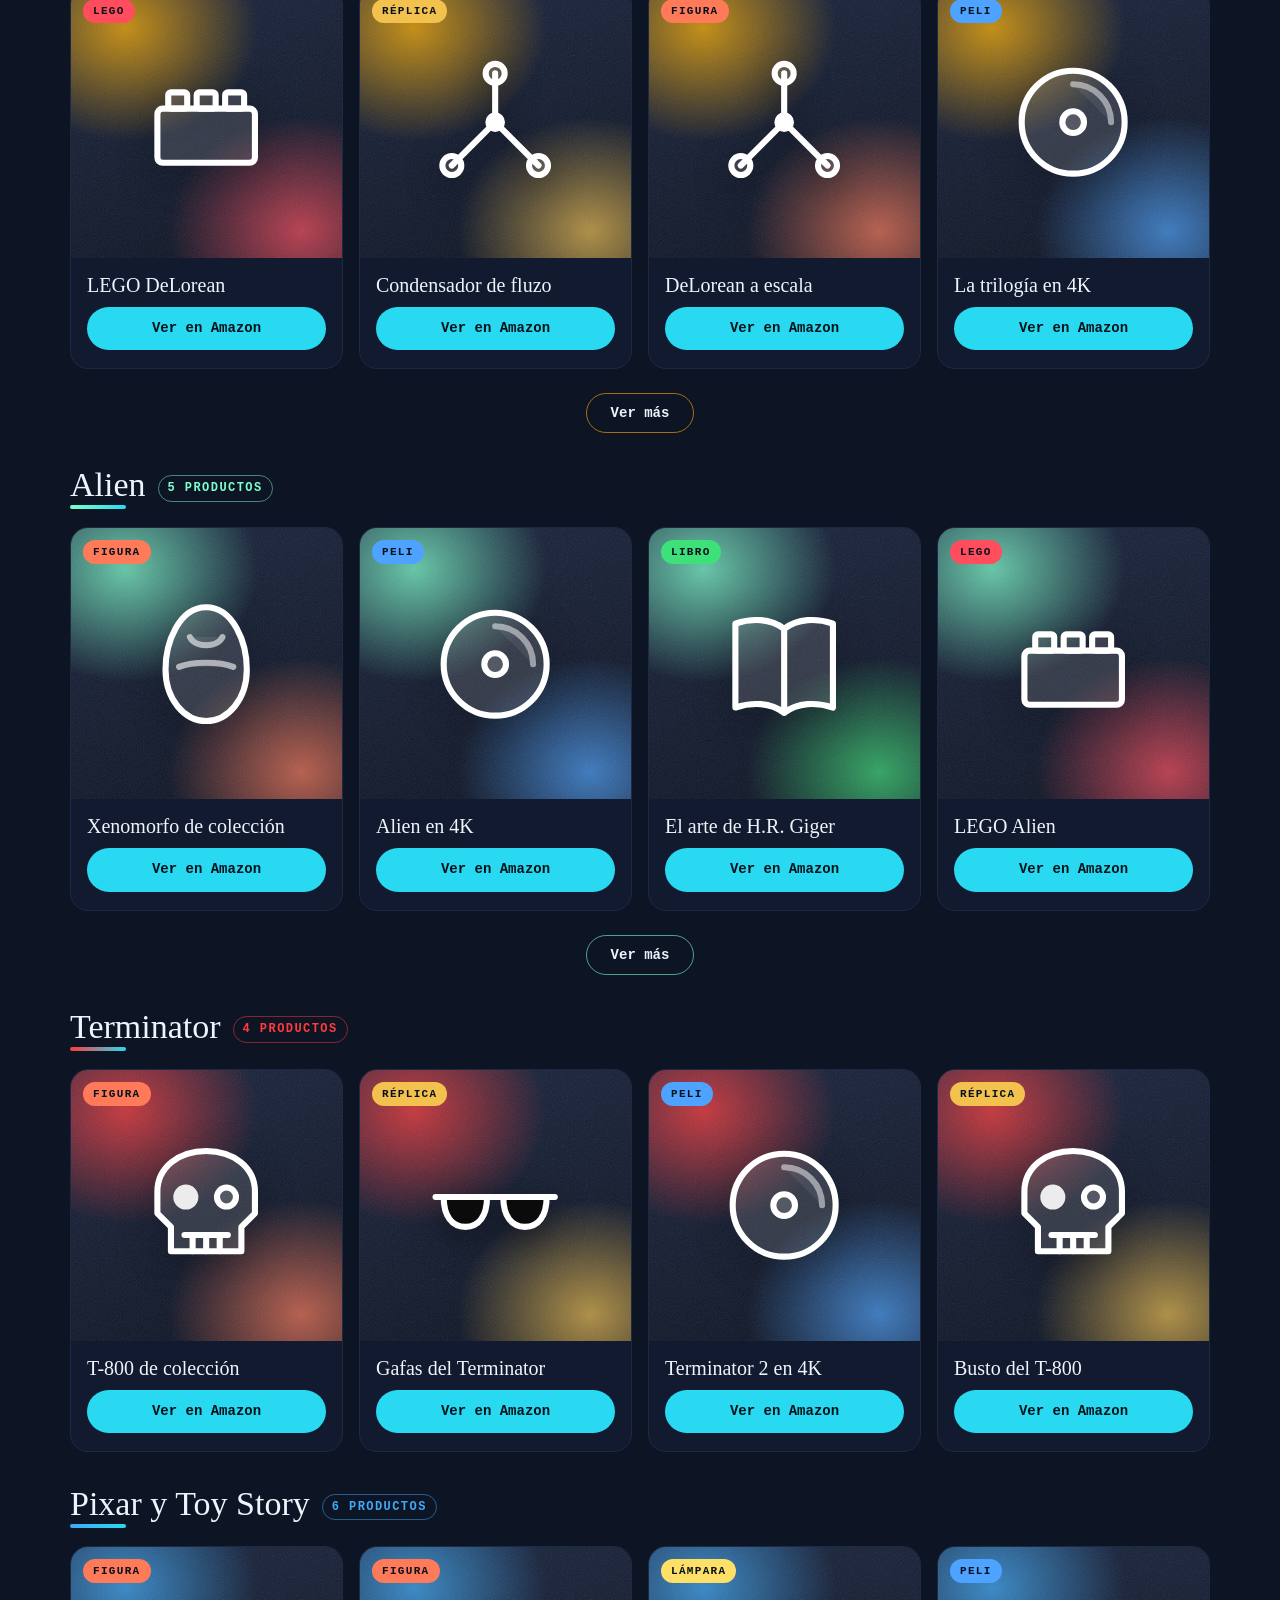
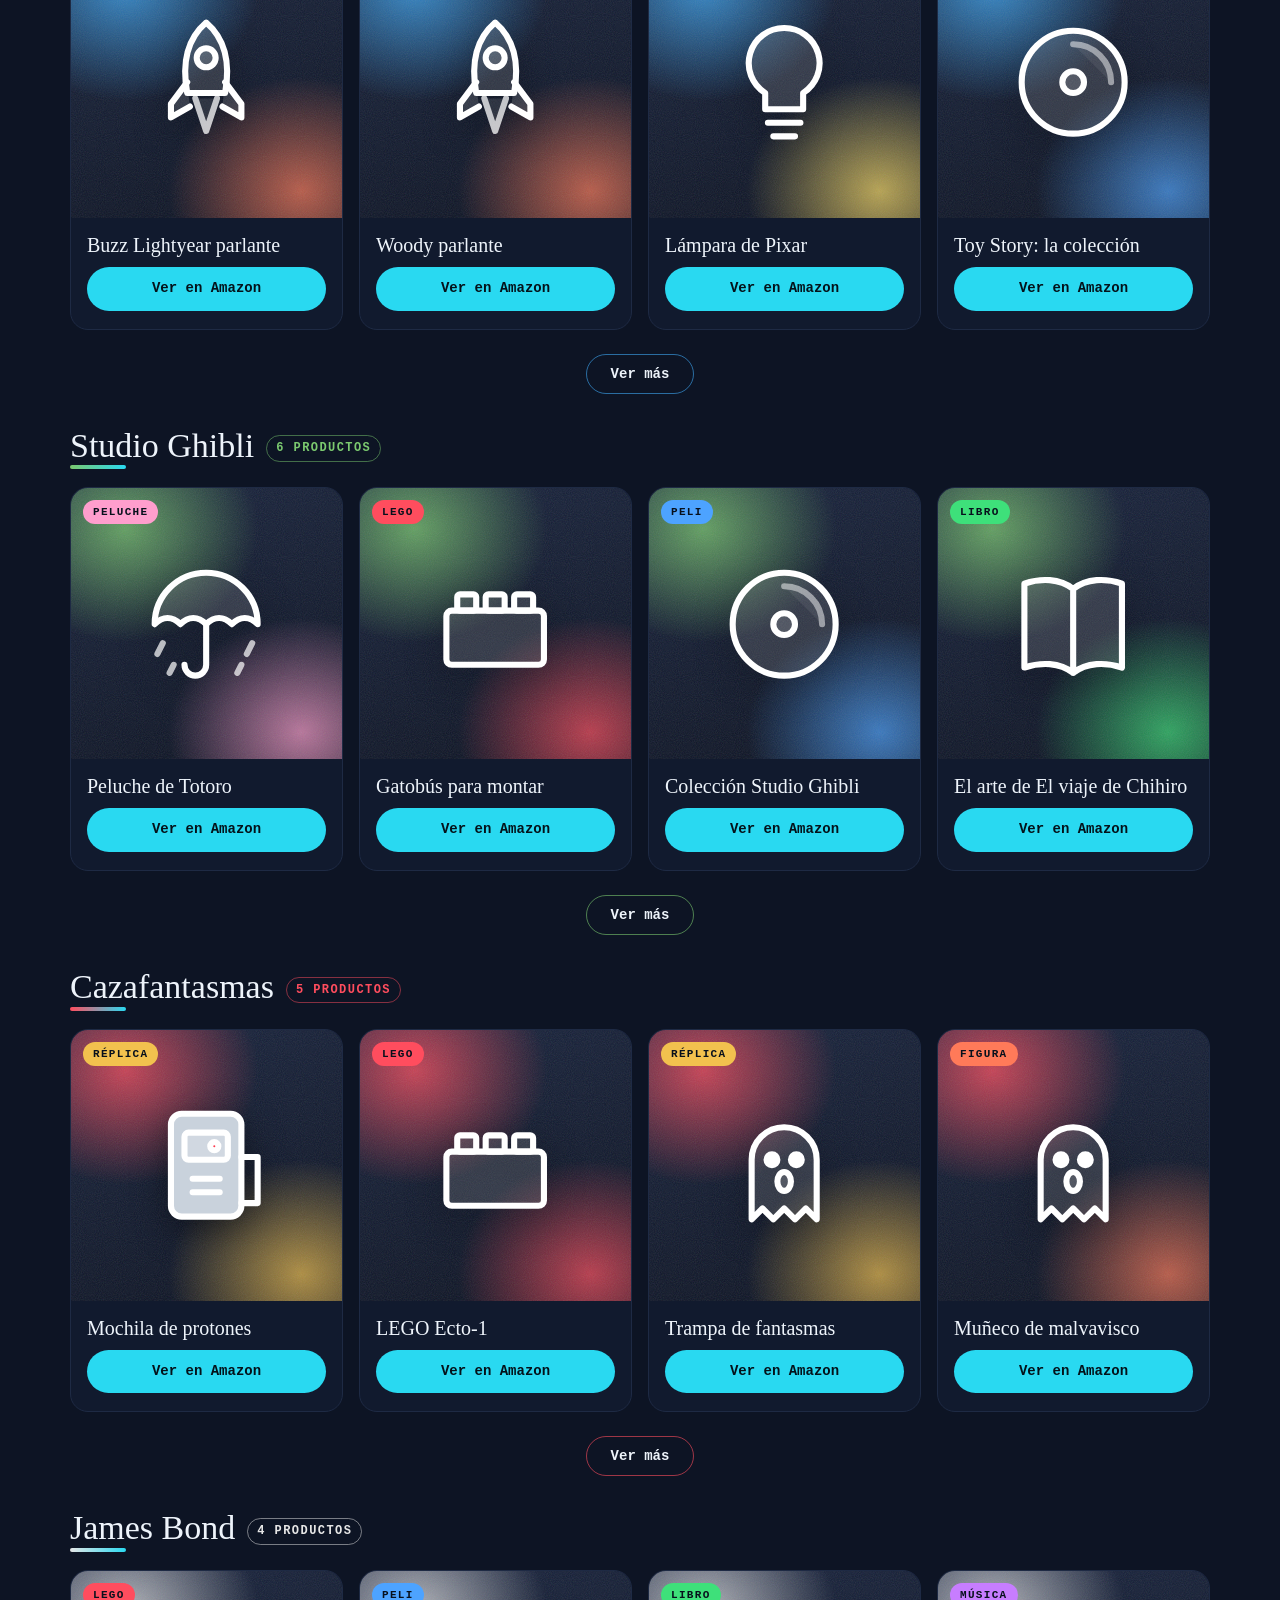
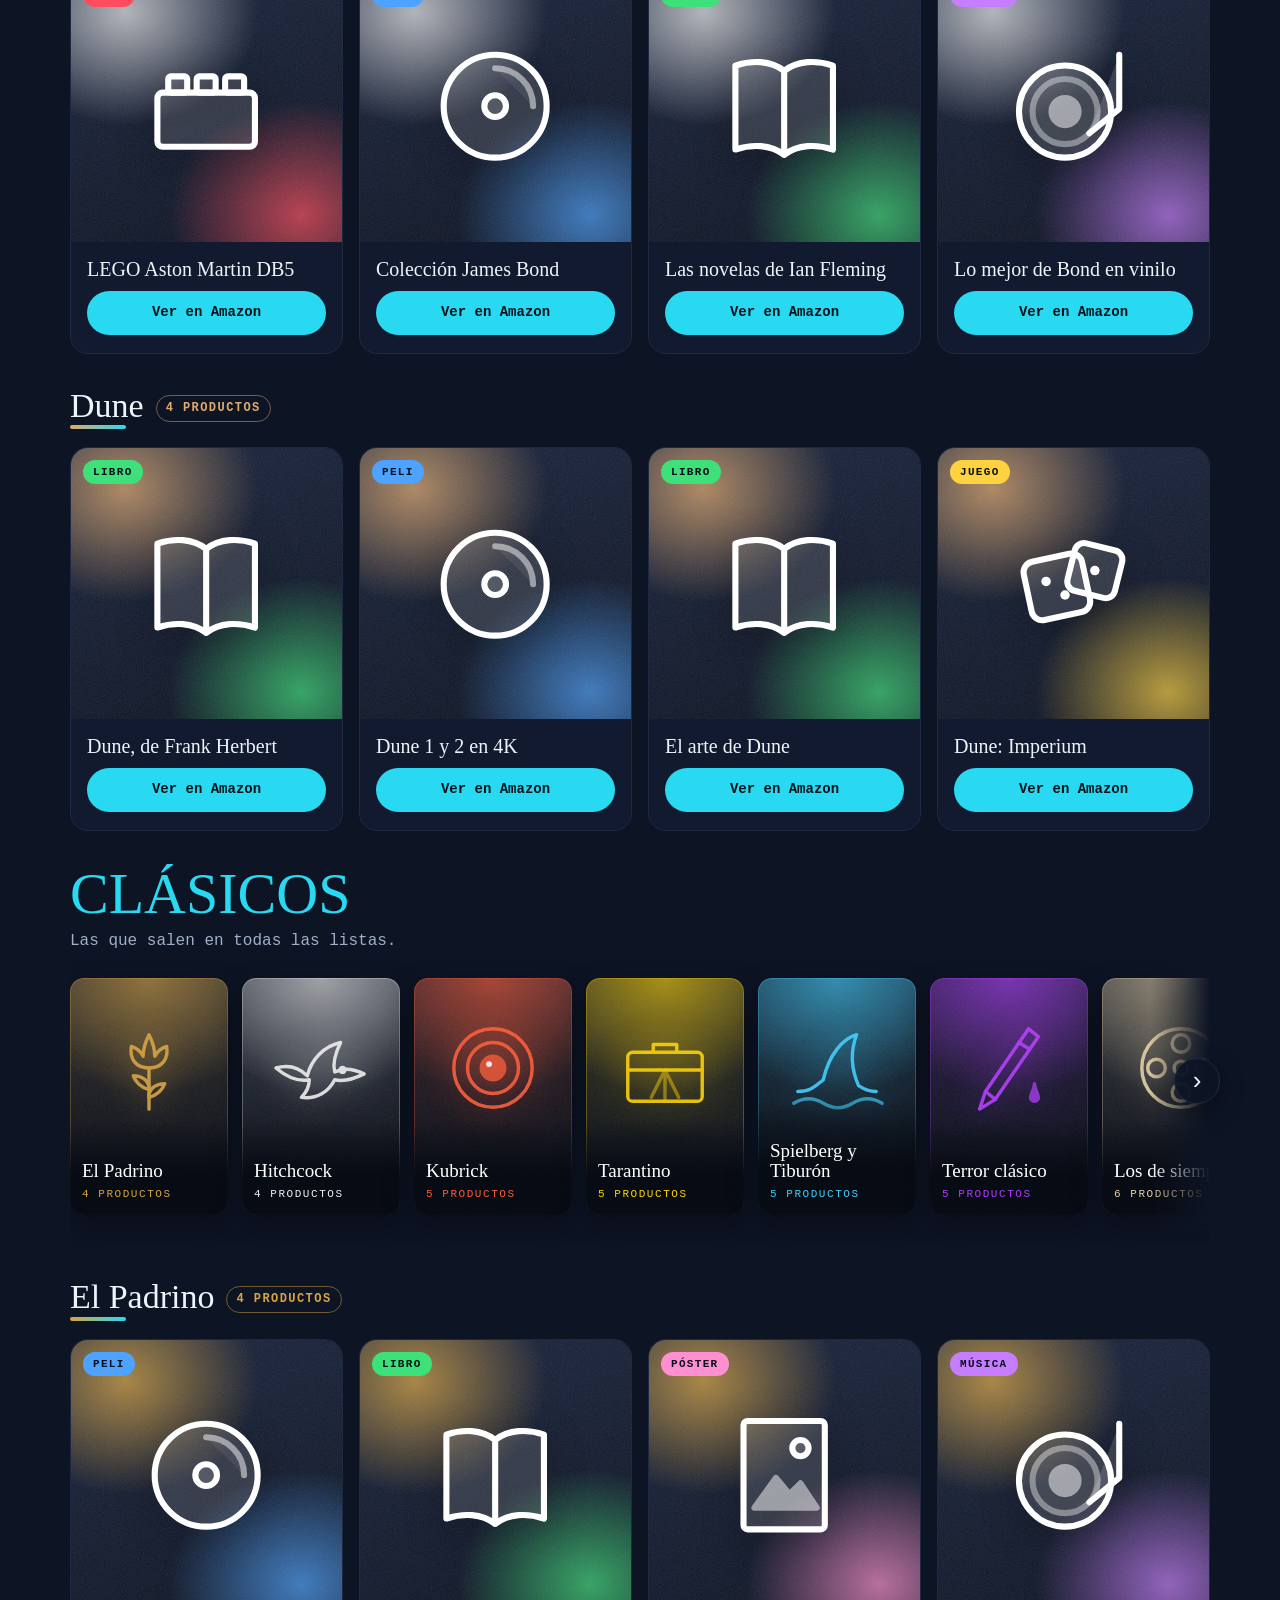
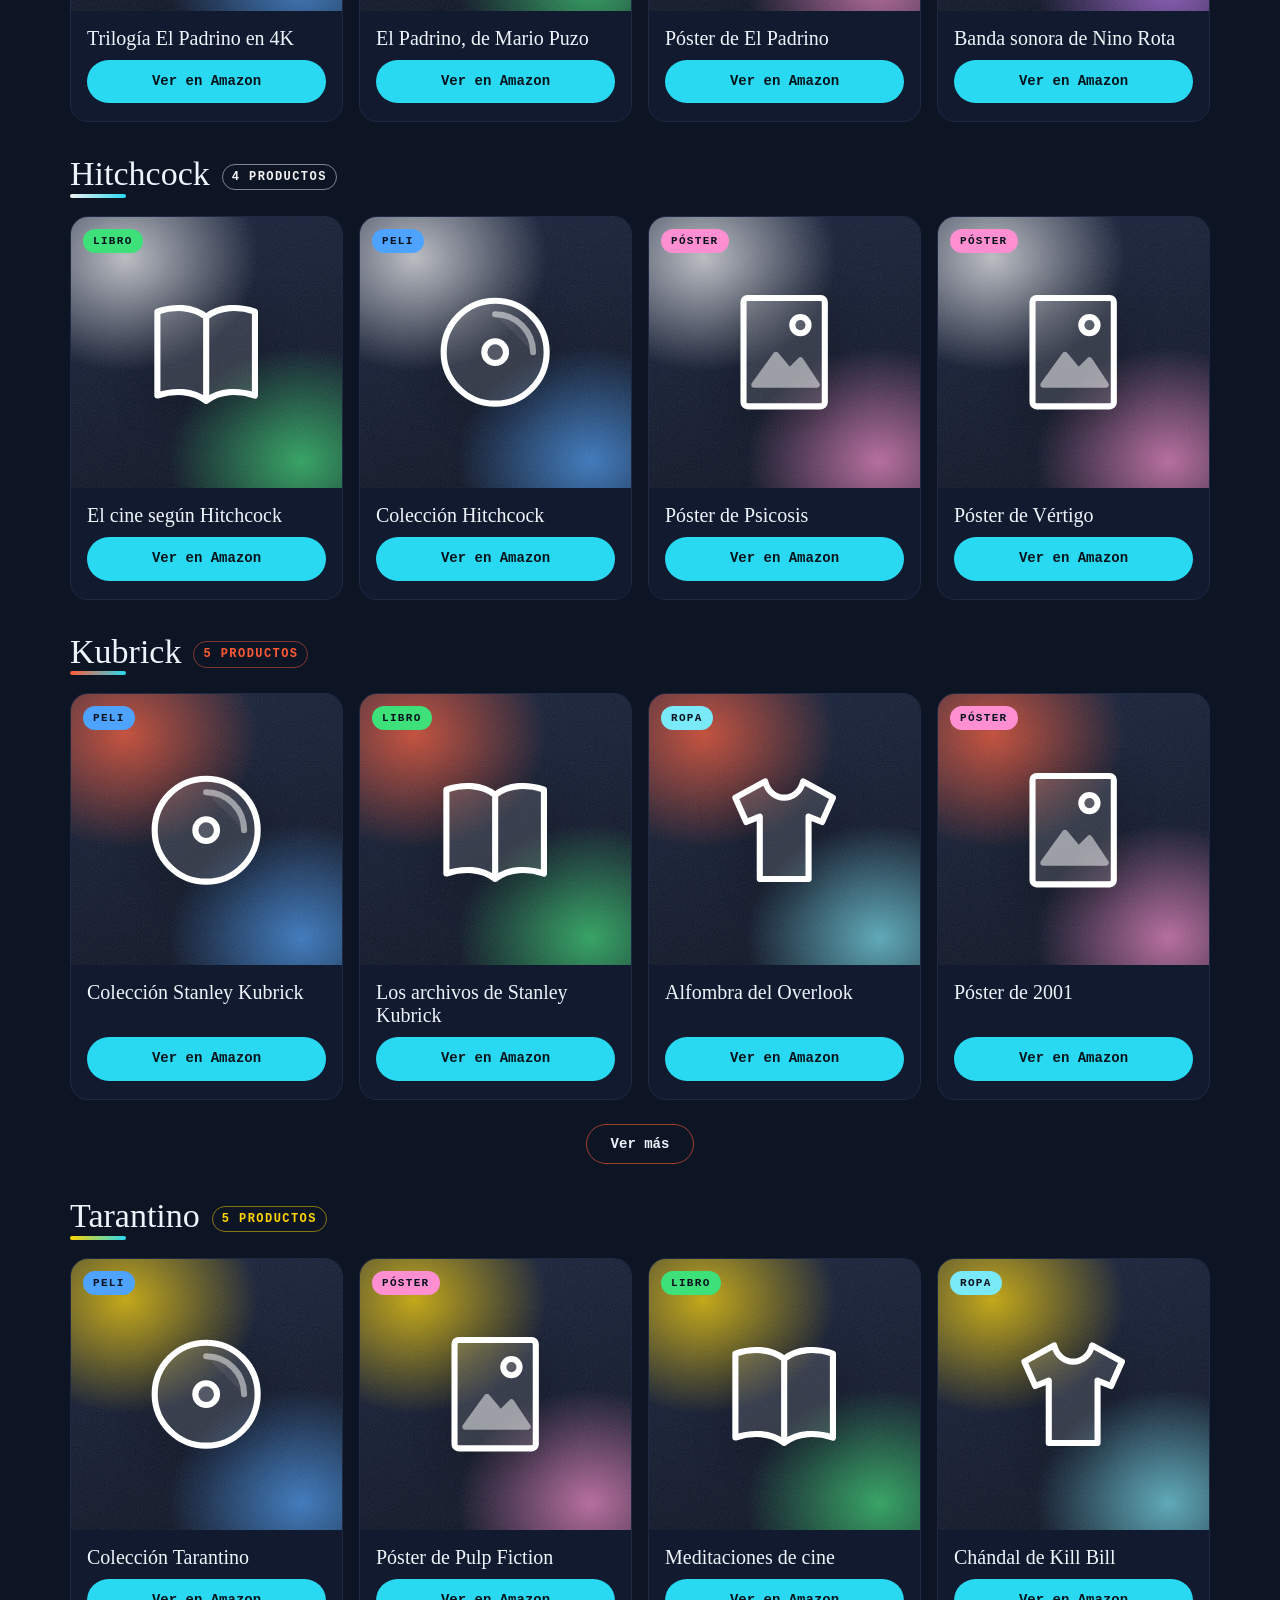
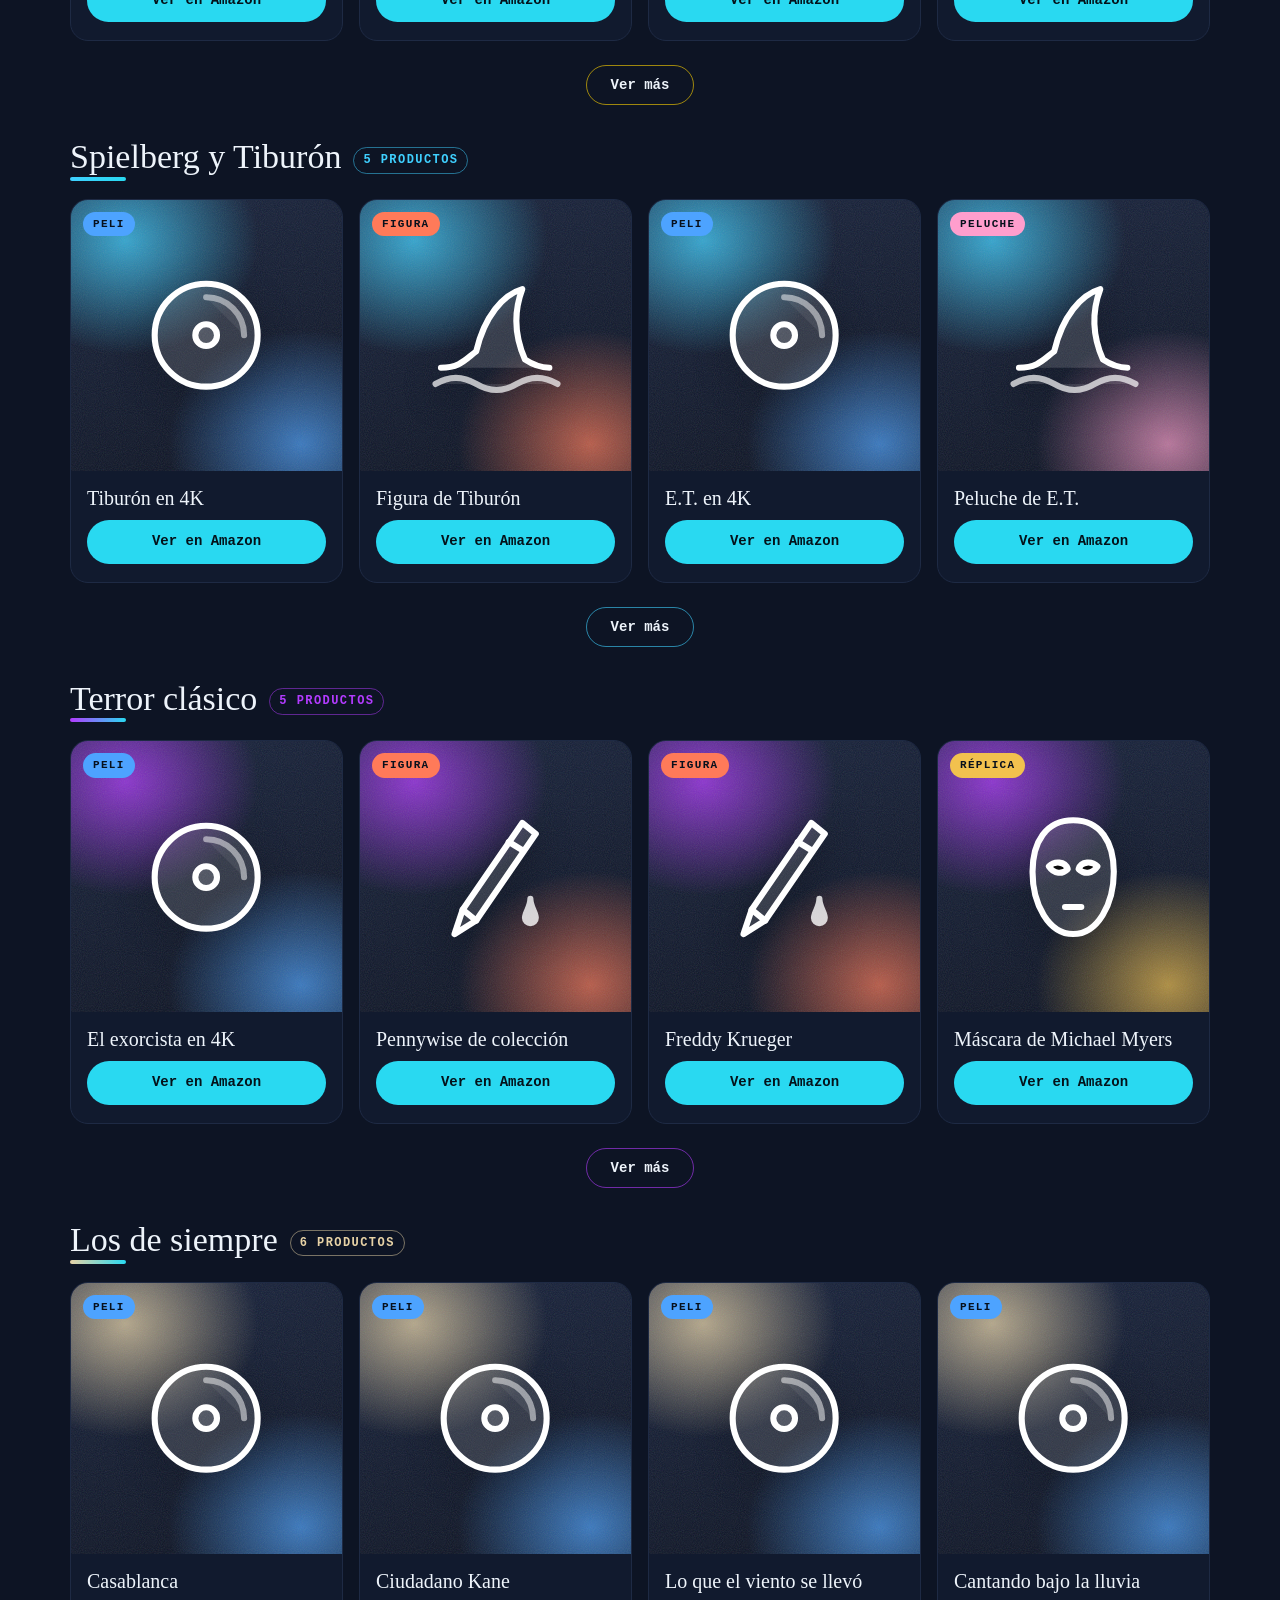
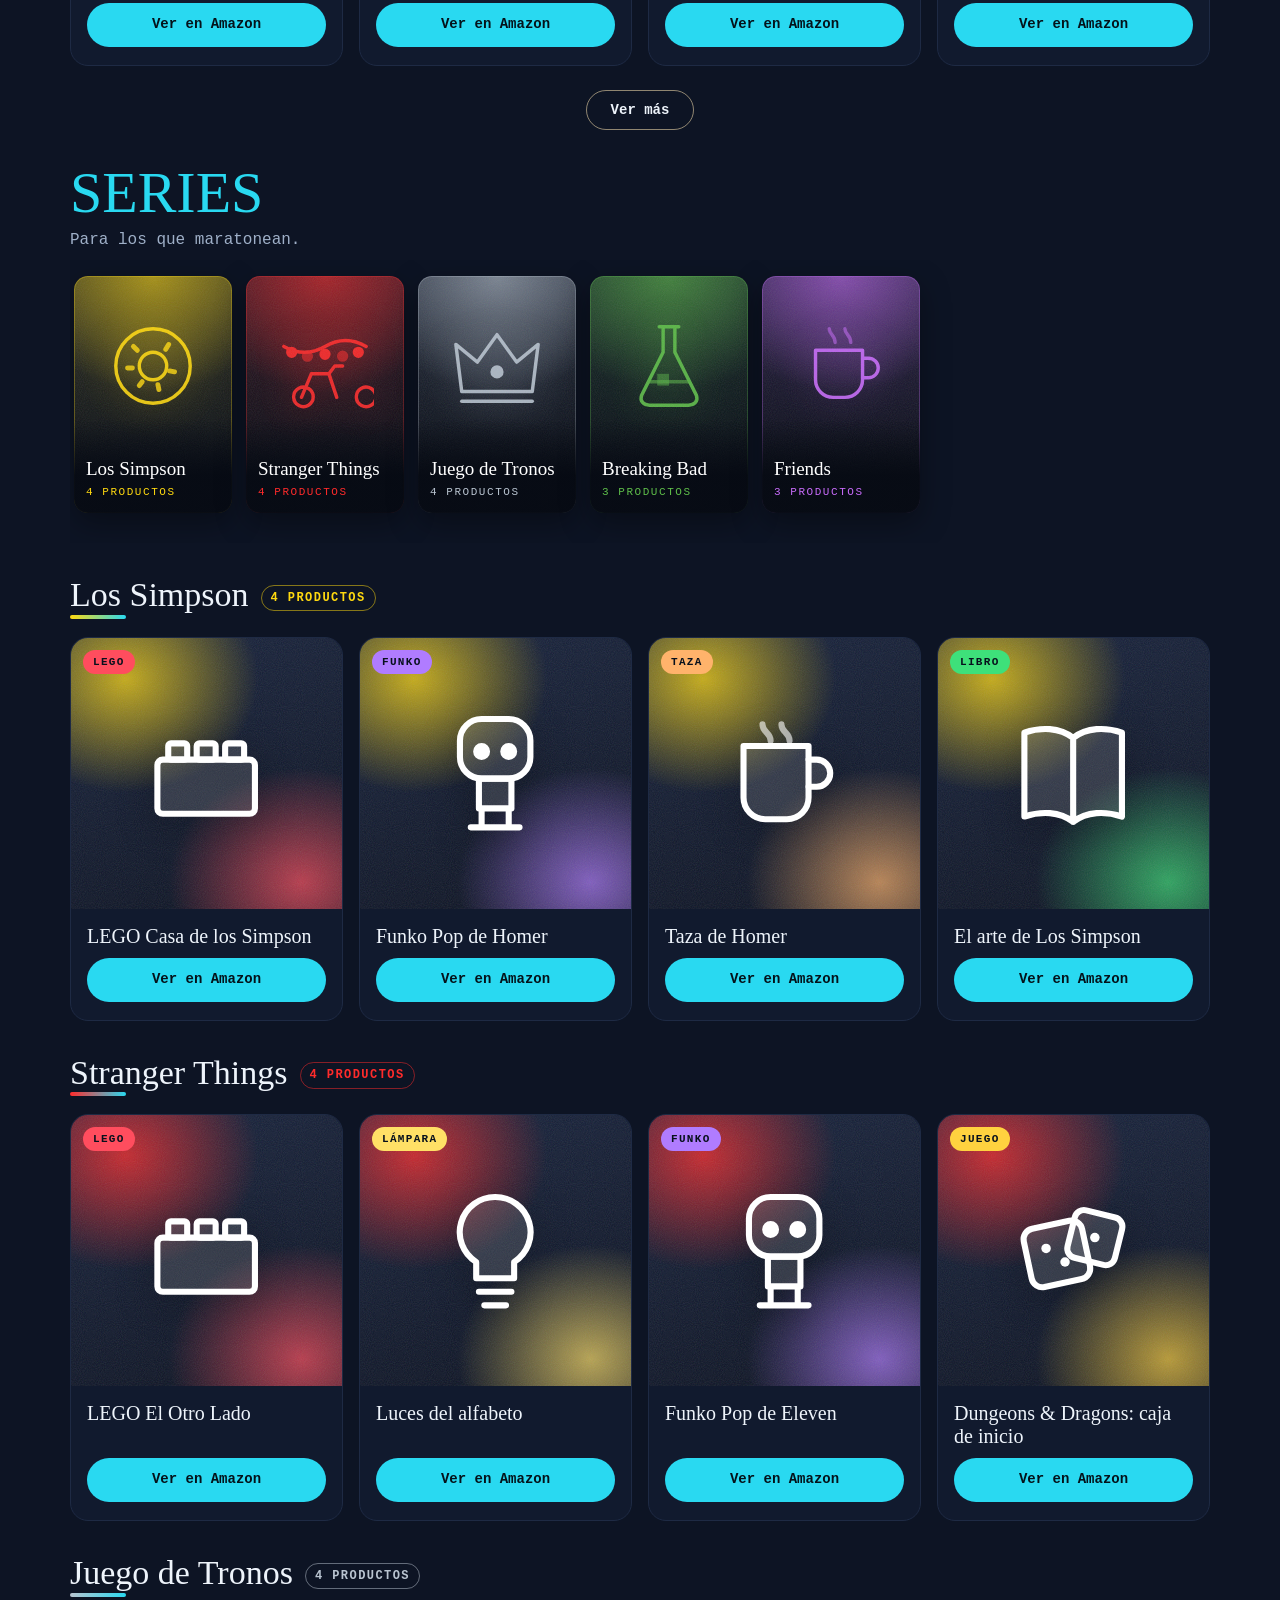
==== commit 73e9ec95: "Letras propias, emblemas genéricos y avisos de marcas y compra Co-Authored-By: Claude Opus 5.5 <nore" ====
--- a/index.html
+++ b/index.html
@@ -9,9 +9,13 @@
 <link rel="icon" type="image/png" sizes="512x512" href="icono-512.png?v=2">
 <link rel="apple-touch-icon" href="apple-touch-icon.png?v=2">
 <meta name="theme-color" content="#070b14">
-<link rel="preconnect" href="https://fonts.googleapis.com">
-<link rel="preconnect" href="https://fonts.gstatic.com" crossorigin>
-<link href="https://fonts.googleapis.com/css2?family=Abril+Fatface&family=Courier+Prime:wght@400;700&family=Dela+Gothic+One&display=swap" rel="stylesheet">
+<style>
+/* Letras servidas desde esta web (sin Google): licencia en fuentes/LICENCIA.txt */
+@font-face{font-family:"Abril Fatface";src:url("fuentes/AbrilFatface-Regular.ttf") format("truetype");font-weight:400;font-display:swap}
+@font-face{font-family:"Courier Prime";src:url("fuentes/CourierPrime-Regular.ttf") format("truetype");font-weight:400;font-display:swap}
+@font-face{font-family:"Courier Prime";src:url("fuentes/CourierPrime-Bold.ttf") format("truetype");font-weight:700;font-display:swap}
+</style>
+<link rel="preload" href="fuentes/AbrilFatface-Regular.ttf" as="font" type="font/ttf" crossorigin>
 <style>
 /* ============================================================
    CONFIGURACIÓN — lo único que hay que tocar
@@ -67,6 +71,7 @@
   font-family:"Dela Gothic One",sans-serif;color:var(--cian);
   text-decoration:none;font-size:20px;letter-spacing:.02em;line-height:.95;
 }
+.marca img{display:block;height:auto}
 .marca small{display:block;font-size:11px;letter-spacing:.3em;color:var(--suave);font-family:"Courier Prime",monospace;margin-top:4px}
 .top nav{display:flex;gap:22px;font-size:14px}
 .top nav a{text-decoration:none;color:var(--suave)}
@@ -295,6 +300,7 @@
 #resultados{display:none}
 #resultados .grid{margin-top:0}
 .cuenta{color:var(--suave);font-size:14px;margin-top:4px}
+.nota-compra{color:var(--suave);font-size:13px;margin-top:8px;padding-left:10px;border-left:2px solid var(--cian);max-width:520px}
 
 
 /* ============ Cajas de producto ============ */
@@ -439,7 +445,7 @@
 
 <header class="top">
   <div class="wrap">
-    <a class="marca" href="#">CELULOIDE<br>CINEMA<small>LA TIENDA</small></a>
+    <a class="marca" href="#"><img src="logo.png" alt="Celuloide Cinema" width="110" height="35"><small>LA TIENDA</small></a>
     <nav>
       <a class="red" href="https://www.instagram.com/celuloidecinema" target="_blank" rel="noopener" aria-label="Instagram"><svg viewBox="0 0 24 24" fill="none" stroke="currentColor" stroke-width="2" aria-hidden="true"><rect x="3" y="3" width="18" height="18" rx="5"/><circle cx="12" cy="12" r="4"/><circle cx="17.5" cy="6.5" r="1.2" fill="currentColor" stroke="none"/></svg><span>Instagram</span></a>
       <a class="red" href="https://www.youtube.com/@celuloidecinema" target="_blank" rel="noopener" aria-label="YouTube"><svg viewBox="0 0 24 24" fill="none" stroke="currentColor" stroke-width="2" aria-hidden="true"><rect x="2" y="5" width="20" height="14" rx="4"/><path d="M10 9l5 3-5 3z" fill="currentColor"/></svg><span>YouTube</span></a>
@@ -502,6 +508,7 @@
       <div>
         <h2>La <em>tienda</em></h2>
         <p class="cuenta" id="cuenta"></p>
+        <p class="nota-compra">Las compras se hacen en Amazon: nosotros no vendemos ni enviamos nada. Los enlaces son de afiliado.</p>
       </div>
       <input class="buscar" id="buscar" type="search" placeholder="Buscar: Batman, LEGO, vinilo…" aria-label="Buscar productos">
     </div>
@@ -521,9 +528,11 @@
 
 <footer>
   <div class="wrap">
-    <div class="marca">CELULOIDE CINEMA</div>
+    <div class="marca"><img src="logo.png" alt="Celuloide Cinema" width="140" height="45"></div>
     <p class="aviso"><b>Como Afiliado de Amazon, obtengo ingresos por las compras adscritas que cumplen los requisitos aplicables.</b>
       Los enlaces de esta página llevan a Amazon; si compras a través de ellos, a ti no te cuesta más y ayudas a que sigamos haciendo vídeos.</p>
+    <p class="aviso">Star Wars, Harry Potter, Marvel, DC y el resto de nombres de películas, series, personajes y marcas que aparecen aquí pertenecen a sus dueños. Celuloide Cinema no tiene relación con ellos ni con sus fabricantes. Los dibujos son ilustraciones propias y no son fotos de los productos.</p>
+    <p class="aviso">Esta web no usa cookies ni mide tus visitas. Amazon puede usar las suyas cuando entras en su web desde un enlace.</p>
     <p>© <span id="anio"></span> Celuloide Cinema</p>
   </div>
 </footer>
@@ -592,12 +601,13 @@
   idolo:`<g fill="#ffd400"><circle cx="50" cy="28" r="17"/><path d="M33 46h34l6 38H27z"/><path d="M24 84h52v8H24z"/></g><circle cx="44" cy="26" r="2.5" fill="#0b0b0b"/><circle cx="56" cy="26" r="2.5" fill="#0b0b0b"/>`,
   mochila:`<rect x="24" y="12" width="52" height="76" rx="8" fill="#c9d2dc"/><rect x="34" y="26" width="32" height="20" rx="3"/><path d="M40 60h20M40 70h20"/><path d="M76 44h12v34H76" fill="none"/><circle cx="56" cy="36" r="3" fill="#ff3b4e"/>`,
   mascara:`<path d="M50 8c-20 0-30 16-30 38 0 24 12 46 30 46s30-22 30-46C80 24 70 8 50 8z"/><path d="M32 42c4-4 12-4 14 2-4 4-10 4-14-2zM68 42c-4-4-12-4-14 2 4 4 10 4 14-2z" fill="#0b0b0b"/><path d="M44 72h12"/>`,
+  escudo:`<circle cx="50" cy="50" r="40" fill="#c9d2dc"/><circle cx="50" cy="50" r="27"/><circle cx="50" cy="50" r="12" fill="#c9d2dc"/>`,
   tabla:`<rect x="8" y="38" width="84" height="22" rx="11" fill="#ff5fa2"/><path d="M26 60v10M74 60v10"/><path d="M30 49h40" stroke="#ffd400"/>`,
 };
 // Qué dibujo lleva cada producto: el objeto si lo reconocemos, si no el emblema de la saga
 const REGLAS = [
   [/sable/,"@star-wars"],[/darth vader/,"casco"],[/iron man/,"iron"],[/varita/,"varita"],[/mapa del merodeador/,"mapa"],
-  [/anillo/,"@senor-anillos"],[/dardo|espada/,"espada"],[/guantelete/,"guante"],[/escudo/,"@marvel"],[/martillo|mjolnir/,"martillo"],
+  [/anillo/,"@senor-anillos"],[/dardo|espada/,"espada"],[/guantelete/,"guante"],[/escudo/,"escudo"],[/martillo|mjolnir/,"martillo"],
   [/batarang|batman/,"@dc"],[/gafas/,"gafas"],[/látigo/,"latigo"],[/sombrero/,"@indiana"],[/ídolo/,"idolo"],
   [/condensador/,"@regreso-futuro"],[/hoverboard/,"tabla"],[/mochila/,"mochila"],[/trampa/,"@cazafantasmas"],
   [/trono/,"@tronos"],[/máscara/,"mascara"],[/t-800/,"@terminator"],[/t-rex/,"@jurassic"],[/xenomorfo/,"@alien"],
@@ -650,26 +660,26 @@
   "star-wars":`<path d="M50 4v62" stroke-width="8"/><rect x="43" y="66" width="14" height="26" rx="2"/><path d="M43 74h14M43 82h14"/>`,
   "harry-potter":`<path d="M58 6L34 50h18L40 94l30-52H52z" fill="currentColor" opacity=".35"/><path d="M58 6L34 50h18L40 94l30-52H52z"/>`,
   "senor-anillos":`<ellipse cx="50" cy="54" rx="32" ry="30"/><ellipse cx="50" cy="54" rx="22" ry="20"/><path d="M30 40c8 6 32 6 40 0" opacity=".5"/>`,
-  "marvel":`<circle cx="50" cy="50" r="40"/><circle cx="50" cy="50" r="29"/><circle cx="50" cy="50" r="18"/><path d="M50 38l3.5 8h8.5l-7 5 2.7 8.5L50 54.5 42.3 59.5 45 51l-7-5h8.5z" fill="currentColor"/>`,
-  "dc":`<path d="M6 44c12 0 16 8 16 8s4-14 16-14l5-12 4 9h6l4-9 5 12c12 0 16 14 16 14s4-8 16-8c-8 10-8 24-8 24s-12-8-19 4c-4-7-12-7-14 2-2-9-10-9-14-2-7-12-19-4-19-4s0-14-8-24z"/>`,
+  "marvel":`<path d="M8 44c10-10 26-12 42-4 16-8 32-6 42 4-2 16-12 26-24 24-8-1-12-8-18-8s-10 7-18 8C20 70 10 60 8 44z"/><path d="M26 48c4-4 12-4 16 2-6 4-12 4-16-2zM74 48c-4-4-12-4-16 2 6 4 12 4 16-2z" fill="currentColor"/>`,
+  "dc":`<circle cx="72" cy="24" r="12"/><path d="M4 92h92M8 92V58h10V44h8v-8h6v8h8v48M44 92V50h12V36h8v14h10v42M78 92V62h14v30"/><path d="M14 66h4M14 76h4M50 60h4M50 72h4M62 60h4M62 72h4M84 72h4" stroke-width="3"/>`,
   "matrix":`<rect x="16" y="36" width="68" height="28" rx="14" transform="rotate(-35 50 50)"/><path d="M50 26v48" transform="rotate(-35 50 50)"/><path d="M50 26a14 14 0 0 1 0 28" transform="rotate(-35 50 50)" fill="currentColor" opacity=".45" stroke="none"/>`,
   "jurassic":`<path d="M3 46C16 44 28 38 40 34C50 31 57 27 61 21L65 12C67 9 70 8 74 8H89C94 8 97 11 97 16V23L82 25V29L94 30L92 36L76 39C72 44 69 50 67 55C65 61 64 65 64 70L66 84L74 90H57L56 72H51C51 78 49 82 46 85L50 90H33L35 82C32 75 31 68 32 62C22 58 12 52 3 46Z"/><path d="M68 56l7 3-1 5" fill="none"/><circle cx="80" cy="15" r="2.6" fill="currentColor" stroke="none"/>`,
   "indiana":`<path d="M8 64c10 8 74 8 84 0-6-4-14-6-20-6l-2-22c-2-10-38-10-40 0l-2 22c-6 0-14 2-20 6z"/><path d="M30 52c12 4 28 4 40 0"/>`,
   "regreso-futuro":`<path d="M50 50V14M50 50L18 82M50 50l32 32"/><circle cx="50" cy="14" r="7"/><circle cx="18" cy="82" r="7"/><circle cx="82" cy="82" r="7"/><circle cx="50" cy="50" r="5" fill="currentColor"/>`,
   "alien":`<path d="M50 8c-20 0-30 26-30 46 0 22 14 38 30 38s30-16 30-38C80 34 70 8 50 8z"/><path d="M38 30c4 8 20 8 24 0M30 52c10-4 30-4 40 0" opacity=".6"/>`,
   "terminator":`<path d="M14 40c0-18 16-30 36-30s36 12 36 30v16l-10 10v18H24V66L14 56z"/><circle cx="35" cy="44" r="7" fill="currentColor" opacity=".9"/><circle cx="65" cy="44" r="7"/><path d="M34 72h32M40 72v12M50 72v12M60 72v12"/>`,
-  "pixar":`<path d="M24 88h36M42 88V70l-14-22 22-24"/><path d="M50 24l26 8-8 22-26-8z"/><circle cx="42" cy="70" r="3" fill="currentColor"/>`,
-  "ghibli":`<path d="M30 30l-6-20 16 14M70 30l6-20-16 14"/><path d="M20 60c0-22 13-34 30-34s30 12 30 34c0 18-13 30-30 30S20 78 20 60z"/><circle cx="38" cy="48" r="5"/><circle cx="62" cy="48" r="5"/><path d="M34 70c5 4 27 4 32 0M44 64l6-4 6 4" opacity=".7"/>`,
-  "cazafantasmas":`<circle cx="50" cy="50" r="40"/><path d="M36 74V46a14 14 0 0 1 28 0v28l-5-5-4 5-5-5-5 5-4-5z"/><circle cx="45" cy="46" r="2.5" fill="currentColor"/><circle cx="55" cy="46" r="2.5" fill="currentColor"/><path d="M22 22l56 56" stroke-width="6"/>`,
+  "pixar":`<path d="M50 6c14 12 18 30 14 52H36C32 36 36 18 50 6z"/><circle cx="50" cy="32" r="7"/><path d="M36 50l-12 16v10l14-8M64 50l12 16v10l-14-8"/><path d="M42 62l8 24 8-24" opacity=".75"/>`,
+  "ghibli":`<path d="M12 50a38 38 0 0 1 76 0c-6-6-13-6-19 0-6-6-13-6-19 0-6-6-13-6-19 0-6-6-13-6-19 0z"/><path d="M50 50v30a8 8 0 0 1-16 0" fill="none"/><path d="M18 64l-4 8M84 64l-4 8M26 80l-3 6M76 80l-3 6" opacity=".7"/>`,
+  "cazafantasmas":`<path d="M26 90V46a24 24 0 0 1 48 0v44l-8-8-8 8-8-8-8 8-8-8z"/><circle cx="41" cy="46" r="4" fill="currentColor"/><circle cx="59" cy="46" r="4" fill="currentColor"/><ellipse cx="50" cy="62" rx="5" ry="7"/>`,
   "bond":`<path d="M6 46h52l6-8h22v10h-8v6H64l-4 18H46l2-18H6z"/><path d="M58 54l-4 8"/>`,
   "dune":`<circle cx="66" cy="32" r="14"/><path d="M6 72c16-14 28-14 44 0s28 14 44 0M6 88c16-10 28-10 44 0s28 10 44 0"/>`,
-  "padrino":`<path d="M30 92V60l-6-14 8-4 6 10V30l6-2 2 22V20l6-2 2 30V26l6 2v26l4-14 6 2-4 26c-2 10-8 16-12 18v6"/><path d="M32 4v34M44 4v24M56 4v14M66 4v20" opacity=".5" stroke-width="1.5"/>`,
-  "hitchcock":`<path d="M36 90c-4-14 2-22 6-26l-12-6c-4-2-4-8 2-10l4-2c-4-8-4-18 4-26 10-10 34-10 40 6 4 10 0 22-6 30v34"/>`,
+  "padrino":`<path d="M50 50c-14 0-20-10-18-22 6 2 10 6 12 10 0-10 4-18 6-22 2 4 6 12 6 22 2-4 6-8 12-10 2 12-4 22-18 22z"/><path d="M50 50v42" fill="none"/><path d="M50 72c-8-2-14-8-16-14 8 0 14 4 16 10zM50 80c8-2 14-8 16-14-8 0-14 4-16 10z"/>`,
+  "hitchcock":`<path d="M4 50c14-4 24 0 32 8 4-16 16-30 34-34-6 12-8 22-6 30 8-4 18-4 30 2-12 6-22 8-30 6-6 12-18 20-34 18 6-6 8-12 8-18-10 2-22-2-34-12z"/><circle cx="72" cy="52" r="2.5" fill="currentColor"/>`,
   "kubrick":`<circle cx="50" cy="50" r="40"/><circle cx="50" cy="50" r="26"/><circle cx="50" cy="50" r="12" fill="currentColor" opacity=".85"/><circle cx="46" cy="46" r="3" fill="#fff" stroke="none"/>`,
   "tarantino":`<rect x="12" y="34" width="76" height="50" rx="5"/><path d="M38 34v-8h24v8M12 52h76"/><path d="M50 52l-14 28M50 52l14 28M50 52v30" opacity=".5"/>`,
   "spielberg":`<path d="M10 74c14 0 18-6 26-12 6-26 20-42 34-46-6 16-6 34 2 52 6 4 12 6 18 6"/><path d="M6 86c10-6 20-6 30 0s20 6 30 0 20-6 30 0" opacity=".7"/>`,
   "terror":`<path d="M70 10L26 74l-6 18 16-10 44-64z"/><path d="M60 24l10 6M26 74l10 8"/><path d="M76 66c0 6-4 10-4 14a4 4 0 0 0 8 0c0-4-4-8-4-14z" fill="currentColor" opacity=".8"/>`,
-  "cine-clasico":`<circle cx="50" cy="16" r="9"/><path d="M42 30h16l-2 10 4 4-4 18 2 18H42l2-18-4-18 4-4z"/><path d="M34 86h32v8H34z"/>`,
+  "cine-clasico":`<circle cx="50" cy="50" r="40"/><circle cx="50" cy="50" r="7"/><circle cx="50" cy="25" r="9"/><circle cx="50" cy="75" r="9"/><circle cx="25" cy="50" r="9"/><circle cx="75" cy="50" r="9"/>`,
   "simpson":`<circle cx="50" cy="50" r="38"/><circle cx="50" cy="50" r="14"/><g stroke-width="5" opacity=".9"><path d="M30 30l4 4M66 28l-3 5M72 56l-5-1M36 70l3-4M56 74l-1-5M24 52l5 0"/></g>`,
   "stranger":`<path d="M8 30c14 8 28 8 42 0s28-8 42 0"/><g fill="currentColor"><circle cx="16" cy="36" r="4"/><circle cx="32" cy="40" r="4" opacity=".6"/><circle cx="50" cy="38" r="4"/><circle cx="68" cy="40" r="4" opacity=".6"/><circle cx="84" cy="36" r="4"/></g><path d="M26 82l10-24h18l8 24M18 82a10 10 0 1 0 0-1M82 82a10 10 0 1 0 0-1M54 58l6-8h8"/>`,
   "tronos":`<path d="M14 76L8 28l22 18 20-28 20 28 22-18-6 48z"/><path d="M14 86h72"/><circle cx="50" cy="56" r="5" fill="currentColor"/>`,
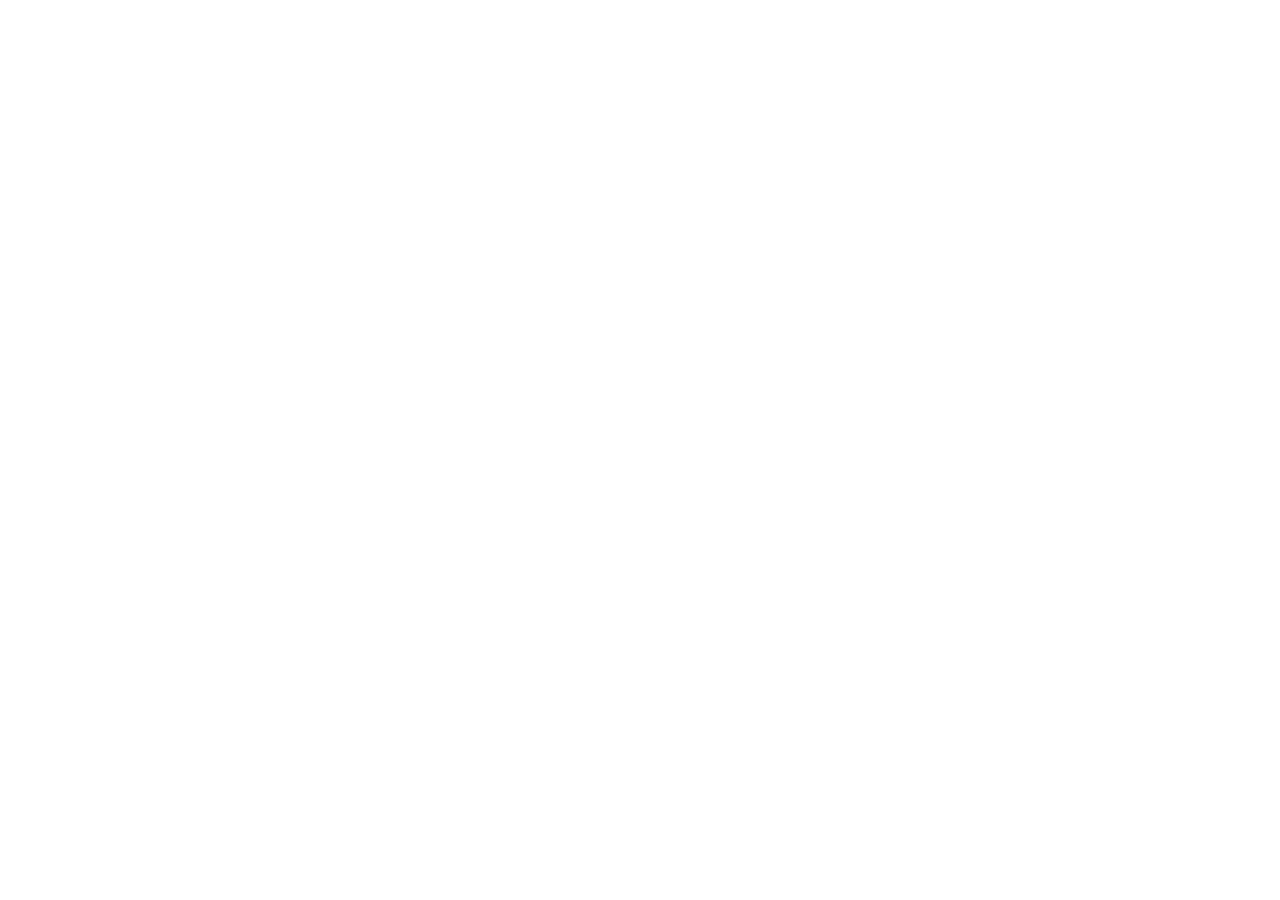
==== commit 849f2c6d: "La tienda se muda a Cloudflare Pages Co-Authored-By: Claude Opus 5.5 <noreply@anthropic.com>" ====
--- a/index.html
+++ b/index.html
@@ -1,847 +1,9 @@
 <!doctype html>
-<html lang="es">
-<head>
-<meta charset="utf-8">
-<meta name="viewport" content="width=device-width, initial-scale=1">
-<title>Tienda Celuloide Cinema</title>
-<meta name="description" content="La tienda de Celuloide Cinema: productos de tus sagas, clásicos y series favoritas, y lo que usamos para grabar los reels.">
-<link rel="icon" type="image/png" sizes="32x32" href="favicon-32.png?v=2">
-<link rel="icon" type="image/png" sizes="512x512" href="icono-512.png?v=2">
-<link rel="apple-touch-icon" href="apple-touch-icon.png?v=2">
-<meta name="theme-color" content="#070b14">
-<style>
-/* Letras servidas desde esta web (sin Google): licencia en fuentes/LICENCIA.txt */
-@font-face{font-family:"Abril Fatface";src:url("fuentes/AbrilFatface-Regular.ttf") format("truetype");font-weight:400;font-display:swap}
-@font-face{font-family:"Courier Prime";src:url("fuentes/CourierPrime-Regular.ttf") format("truetype");font-weight:400;font-display:swap}
-@font-face{font-family:"Courier Prime";src:url("fuentes/CourierPrime-Bold.ttf") format("truetype");font-weight:700;font-display:swap}
-</style>
-<link rel="preload" href="fuentes/AbrilFatface-Regular.ttf" as="font" type="font/ttf" crossorigin>
-<style>
-/* ============================================================
-   CONFIGURACIÓN — lo único que hay que tocar
-   ============================================================ */
-</style>
-<script>
-  // Tu ID de afiliado de Amazon (termina en -21). Cámbialo aquí y vale para todos los enlaces.
-  const TAG = "celuloidecinema-21";
-  const AMAZON = "https://www.amazon.es";
-</script>
-<style>
-:root{
-  --cian:#29d9f1;
-  --cian-osc:#0fa8bf;
-  --noche:#070b14;
-  --noche-2:#0d1424;
-  --panel:#111a2e;
-  --linea:#1e2a44;
-  --texto:#eef4fb;
-  --suave:#9fb0c8;
-  --oro:#f2c14e;
-  --rojo:#ff4d5e;
-}
-*{box-sizing:border-box;margin:0;padding:0}
-html{scroll-behavior:smooth}
-body{
-  background:var(--noche);
-  color:var(--texto);
-  font-family:"Courier Prime",ui-monospace,monospace;
-  font-size:16px;line-height:1.55;
-  -webkit-font-smoothing:antialiased;
-}
-a{color:inherit}
-.wrap{max-width:1180px;margin:0 auto;padding:0 20px}
-
-/* Tira de película */
-.tira{
-  height:22px;
-  background:
-    radial-gradient(circle at 50% 50%, var(--noche) 0 4px, transparent 4.5px) 0 0/22px 22px,
-    #000;
-  border-top:1px solid #1a1a1a;border-bottom:1px solid #1a1a1a;
-}
-
-/* Cabecera */
-header.top{
-  position:sticky;top:0;z-index:20;
-  background:rgba(7,11,20,.88);backdrop-filter:blur(10px);
-  border-bottom:1px solid var(--linea);
-}
-.top .wrap{display:flex;align-items:center;justify-content:space-between;height:64px;gap:16px}
-.marca{
-  font-family:"Dela Gothic One",sans-serif;color:var(--cian);
-  text-decoration:none;font-size:20px;letter-spacing:.02em;line-height:.95;
-}
-.marca img{display:block;height:auto}
-.marca small{display:block;font-size:11px;letter-spacing:.3em;color:var(--suave);font-family:"Courier Prime",monospace;margin-top:4px}
-.top nav{display:flex;gap:22px;font-size:14px}
-.top nav a{text-decoration:none;color:var(--suave)}
-.top nav a:hover{color:var(--cian)}
-
-/* Portada */
-.hero{
-  position:relative;overflow:hidden;
-  padding:90px 0 80px;
-  background:
-    radial-gradient(900px 500px at 75% 10%, rgba(41,217,241,.18), transparent 60%),
-    radial-gradient(700px 400px at 10% 90%, rgba(242,193,78,.10), transparent 60%),
-    var(--noche);
-}
-.hero::after{ /* grano */
-  content:"";position:absolute;inset:0;pointer-events:none;opacity:.08;
-  background-image:url("data:image/svg+xml,%3Csvg xmlns='http://www.w3.org/2000/svg' width='160' height='160'%3E%3Cfilter id='n'%3E%3CfeTurbulence type='fractalNoise' baseFrequency='.9' numOctaves='2'/%3E%3C/filter%3E%3Crect width='100%25' height='100%25' filter='url(%23n)'/%3E%3C/svg%3E");
-}
-.hero .wrap{position:relative;z-index:1;display:grid;grid-template-columns:1.2fr .8fr;gap:40px;align-items:center}
-.eyebrow{font-size:13px;letter-spacing:.35em;text-transform:uppercase;color:var(--cian);margin-bottom:18px}
-.hero h1{
-  font-family:"Abril Fatface",serif;font-weight:400;
-  font-size:clamp(42px,7vw,86px);line-height:1;letter-spacing:-.01em;
-}
-.hero h1 em{font-style:normal;color:var(--cian);text-transform:uppercase}
-.hero p.lead{margin-top:22px;font-size:18px;color:var(--suave);max-width:520px}
-.btns{display:flex;gap:12px;margin-top:30px;flex-wrap:wrap}
-.btn{
-  display:inline-flex;align-items:center;gap:8px;
-  padding:13px 22px;border-radius:999px;font-weight:700;font-size:15px;
-  text-decoration:none;border:2px solid var(--cian);transition:.2s;
-  font-family:"Courier Prime",monospace;cursor:pointer;
-}
-.btn.lleno{background:var(--cian);color:#04121a}
-.btn.lleno:hover{background:#fff;border-color:#fff}
-.btn.vacio{color:var(--cian);background:transparent}
-.btn.vacio:hover{background:rgba(41,217,241,.12)}
-
-/* Claqueta en la portada */
-.claqueta{width:100%;max-width:380px;justify-self:center;filter:drop-shadow(0 30px 60px rgba(41,217,241,.25))}
-.claqueta .palo{transform-origin:12px 70px;animation:clac 3.2s ease-in-out infinite}
-@keyframes clac{0%,70%,100%{transform:rotate(-18deg)}78%{transform:rotate(0)}82%{transform:rotate(-4deg)}86%{transform:rotate(0)}}
-@media (prefers-reduced-motion:reduce){.claqueta .palo{animation:none}}
-
-/* Secciones */
-section{padding:70px 0}
-.titulo-sec{display:flex;align-items:end;justify-content:space-between;gap:20px;margin-bottom:30px;flex-wrap:wrap}
-.titulo-sec h2{font-family:"Abril Fatface",serif;font-weight:400;font-size:clamp(30px,4.4vw,48px);line-height:1.05}
-.titulo-sec h2 em{font-style:normal;color:var(--cian);text-transform:uppercase}
-.titulo-sec p{color:var(--suave);max-width:440px}
-
-/* Del reel a tu casa */
-.reels{display:grid;grid-template-columns:repeat(4,1fr);gap:16px}
-.reel{
-  position:relative;aspect-ratio:9/14;border-radius:16px;overflow:hidden;
-  background:var(--panel);border:1px solid var(--linea);
-  display:flex;flex-direction:column;justify-content:flex-end;padding:18px;
-  text-decoration:none;transition:.25s;
-}
-.reel:hover{transform:translateY(-4px);border-color:var(--cian)}
-.reel .fondo{position:absolute;inset:0;display:grid;place-items:center;opacity:.9}
-.reel .fondo svg{width:62%;height:auto}
-.reel::before{content:"";position:absolute;inset:0;background:linear-gradient(to top,rgba(7,11,20,.95) 30%,transparent 75%);z-index:1}
-.reel .txt{position:relative;z-index:2}
-.reel .pre{font-size:12px;letter-spacing:.2em;color:var(--cian);text-transform:uppercase}
-.reel h3{font-family:"Abril Fatface",serif;font-weight:400;font-size:24px;line-height:1.1;margin:6px 0 8px}
-.reel .ver{font-size:14px;color:var(--suave)}
-.reel .ver b{color:var(--texto)}
-
-/* Filtros */
-.filtros{display:flex;gap:10px;flex-wrap:wrap;margin-bottom:14px}
-.chip{
-  padding:8px 16px;border-radius:999px;border:1px solid var(--linea);background:var(--noche-2);
-  color:var(--suave);font-family:inherit;font-size:14px;cursor:pointer;transition:.15s;
-}
-.chip:hover{color:var(--texto);border-color:var(--suave)}
-.chip[aria-pressed="true"]{background:var(--cian);border-color:var(--cian);color:#04121a;font-weight:700}
-.buscar{
-  width:100%;max-width:360px;padding:11px 16px;border-radius:999px;
-  border:1px solid var(--linea);background:var(--noche-2);color:var(--texto);
-  font-family:inherit;font-size:15px;
-}
-.buscar:focus{outline:2px solid var(--cian);outline-offset:2px}
-
-/* Productos */
-.grid{display:grid;grid-template-columns:repeat(auto-fill,minmax(250px,1fr));gap:18px;margin-top:26px}
-.prod{
-  background:var(--panel);border:1px solid var(--linea);border-radius:18px;overflow:hidden;
-  display:flex;flex-direction:column;transition:.2s;
-}
-.prod:hover{border-color:var(--cian);transform:translateY(-3px)}
-.prod .img{
-  aspect-ratio:4/3;display:grid;place-items:center;position:relative;
-  background:radial-gradient(circle at 50% 40%, var(--c1,rgba(41,217,241,.25)), transparent 65%), var(--noche-2);
-}
-.prod .img img{max-width:78%;max-height:82%;object-fit:contain}
-.prod .img svg{width:40%;height:auto}
-.etq{
-  position:absolute;top:12px;left:12px;font-size:11px;letter-spacing:.15em;text-transform:uppercase;
-  background:var(--noche);border:1px solid var(--linea);padding:4px 9px;border-radius:999px;color:var(--suave)
-}
-.etq.top{background:var(--oro);color:#1b1300;border-color:var(--oro);font-weight:700}
-.prod .cuerpo{padding:18px;display:flex;flex-direction:column;gap:8px;flex:1}
-.prod h3{font-family:"Abril Fatface",serif;font-weight:400;font-size:21px;line-height:1.15}
-.prod p{color:var(--suave);font-size:14px;flex:1}
-.prod .pie{display:flex;align-items:center;justify-content:space-between;margin-top:8px;gap:10px}
-.comprar{
-  flex:1;text-align:center;
-  padding:11px 16px;border-radius:999px;background:var(--cian);color:#04121a;font-weight:700;
-  text-decoration:none;font-size:14px;white-space:nowrap;transition:.15s
-}
-.comprar:hover{background:#fff}
-.vacio-msg{color:var(--suave);padding:40px 0;text-align:center;display:none}
-
-
-.top nav .red{display:inline-flex;align-items:center;gap:6px}
-.top nav .red svg{width:18px;height:18px}
-@media (max-width:600px){
-  .top nav .red span{display:none}
-  .top nav .red{width:36px;height:36px;justify-content:center;border:1px solid var(--linea);border-radius:50%;color:var(--texto)}
-  .top nav{gap:8px}
-}
-/* Categorías: botones arriba, dentro de la cabecera */
-.secnav{border-top:1px solid var(--linea);padding:10px 0}
-.tabs{display:flex;gap:8px;overflow-x:auto;scrollbar-width:none;scroll-snap-type:x proximity}
-.tabs::-webkit-scrollbar{display:none}
-.tab{
-  flex:none;display:inline-flex;align-items:center;gap:8px;
-  padding:8px 15px 8px 12px;border-radius:999px;cursor:pointer;
-  background:var(--panel);border:1px solid var(--linea);
-  color:var(--texto);font-family:inherit;font-size:13.5px;font-weight:700;
-  scroll-snap-align:start;transition:background .2s,border-color .2s,color .2s,transform .15s;
-  -webkit-tap-highlight-color:transparent
-}
-.tab svg{width:18px;height:18px;color:var(--tc,var(--cian));flex:none}
-.tab:hover{border-color:var(--tc,var(--cian));transform:translateY(-1px)}
-.tab:active{transform:scale(.97)}
-.tab[aria-selected="true"]{background:var(--tc,var(--cian));border-color:var(--tc,var(--cian));color:#06101c}
-.tab[aria-selected="true"] svg{color:#06101c}
-
-#tienda,.grupo{scroll-margin-top:calc(var(--cab,120px) + 8px)}
-
-/* Carrusel de portadas: se mueve con el ratón, con flechas o con el dedo */
-.carrusel{position:relative}
-.carrusel::before,.carrusel::after{content:"";position:absolute;top:0;bottom:14px;width:60px;z-index:3;pointer-events:none;transition:opacity .25s}
-.carrusel::before{left:0;background:linear-gradient(90deg,var(--noche-2),transparent);opacity:0}
-.carrusel::after{right:0;background:linear-gradient(-90deg,var(--noche-2),transparent)}
-.carrusel.ini-no::before{opacity:1}
-.carrusel.fin::after{opacity:0}
-.portadas.arrastrando{cursor:grabbing;scroll-snap-type:none}
-.portadas.arrastrando .portada{pointer-events:none}
-.portada img,.portada svg{-webkit-user-drag:none}
-.flecha{
-  position:absolute;top:calc(50% - 22px);transform:translateY(-50%);z-index:4;
-  width:46px;height:46px;border-radius:50%;cursor:pointer;
-  background:rgba(13,20,36,.92);color:var(--texto);border:1px solid var(--linea);
-  font-size:26px;line-height:1;display:grid;place-items:center;padding-bottom:3px;
-  box-shadow:0 8px 24px rgba(0,0,0,.4);transition:opacity .2s,border-color .2s,color .2s,transform .15s
-}
-.flecha:hover{border-color:var(--cian);color:var(--cian)}
-.flecha:active{transform:translateY(-50%) scale(.94)}
-.flecha.izq{left:-10px}.flecha.der{right:-10px}
-.flecha[disabled]{opacity:0;pointer-events:none}
-@media (hover:none),(max-width:860px){ .flecha{display:none} .portadas{cursor:auto} }
-
-/* Portadas de las sagas */
-.portadas{
-  display:grid;grid-auto-flow:column;grid-auto-columns:158px;gap:14px;
-  overflow-x:auto;scroll-snap-type:x mandatory;padding:16px 4px 30px;margin-top:6px;cursor:grab;user-select:none;-webkit-user-select:none;
-  scrollbar-width:none
-}
-.portadas::-webkit-scrollbar{display:none}
-.portada{
-  position:relative;aspect-ratio:2/3;border-radius:14px;overflow:hidden;text-decoration:none;
-  scroll-snap-align:start;isolation:isolate;
-  background:
-    radial-gradient(120% 70% at 50% 0%, color-mix(in srgb, var(--c) 55%, transparent), transparent 70%),
-    linear-gradient(180deg, color-mix(in srgb, var(--c) 18%, #0d1424), #070b14 85%);
-  box-shadow:0 0 0 1px color-mix(in srgb, var(--c) 30%, transparent) inset, 0 10px 30px rgba(0,0,0,.35);
-  transition:transform .3s cubic-bezier(.2,.8,.2,1), box-shadow .3s;
-}
-.portada:hover,.portada:focus-visible{transform:translateY(-6px) scale(1.02);box-shadow:0 0 0 2px var(--c) inset,0 18px 40px color-mix(in srgb, var(--c) 25%, transparent)}
-.portada svg{position:absolute;left:50%;top:38%;width:62%;transform:translate(-50%,-50%);opacity:.9;filter:drop-shadow(0 0 18px color-mix(in srgb, var(--c) 60%, transparent))}
-.portada::before{ /* grano */
-  content:"";position:absolute;inset:0;z-index:1;opacity:.12;pointer-events:none;
-  background-image:url("data:image/svg+xml,%3Csvg xmlns='http://www.w3.org/2000/svg' width='120' height='120'%3E%3Cfilter id='n'%3E%3CfeTurbulence type='fractalNoise' baseFrequency='.95' numOctaves='2'/%3E%3C/filter%3E%3Crect width='100%25' height='100%25' filter='url(%23n)'/%3E%3C/svg%3E");
-}
-.portada .pie-p{position:absolute;left:0;right:0;bottom:0;z-index:2;padding:40px 12px 12px;background:linear-gradient(to top,rgba(7,11,20,.96) 40%,transparent)}
-.portada b{display:block;font-family:"Abril Fatface",serif;font-weight:400;font-size:19px;line-height:1.05;color:#fff}
-.portada small{display:block;margin-top:5px;font-size:11px;letter-spacing:.14em;text-transform:uppercase;color:var(--c)}
-
-/* Grupos y sagas */
-.grupo{padding-top:34px}
-.grupo > h2{
-  font-family:"Abril Fatface",serif;font-weight:400;font-size:clamp(34px,5vw,58px);line-height:1;
-  margin-bottom:6px
-}
-.grupo > h2 em{font-style:normal;color:var(--cian);text-transform:uppercase}
-.grupo > p{color:var(--suave);margin-bottom:8px}
-.saga{margin-top:34px;scroll-margin-top:calc(var(--cab,120px) + 16px)}
-.saga-cab{
-  display:flex;align-items:end;justify-content:space-between;gap:16px;
-  border-left:5px solid var(--c);padding-left:14px;margin-bottom:16px
-}
-.saga-cab h3{font-family:"Abril Fatface",serif;font-weight:400;font-size:clamp(24px,3vw,34px);line-height:1.05}
-.saga-cab p{color:var(--suave);font-size:14px;margin-top:4px}
-.saga-cab .n{display:inline-block;margin-left:10px;vertical-align:middle;font-family:'Courier Prime',monospace;font-size:11px;letter-spacing:.12em;text-transform:uppercase;color:var(--c);border:1px solid color-mix(in srgb, var(--c) 45%, transparent);padding:3px 8px;border-radius:999px}
-.flechas{display:flex;gap:6px;flex:none}
-.flechas button{
-  width:38px;height:38px;border-radius:50%;border:1px solid var(--linea);background:var(--noche);
-  color:var(--texto);font-size:18px;cursor:pointer;transition:.15s
-}
-.flechas button:hover{border-color:var(--c);color:var(--c)}
-.fila{
-  display:grid;grid-auto-flow:column;grid-auto-columns:240px;gap:16px;
-  overflow-x:auto;scroll-snap-type:x mandatory;padding:4px 2px 14px;
-  scrollbar-width:thin;scrollbar-color:var(--linea) transparent;
-}
-.fila .prod{scroll-snap-align:start}
-.prod .img{background:radial-gradient(circle at 50% 40%, color-mix(in srgb, var(--c, #29d9f1) 30%, transparent), transparent 65%), var(--noche-2)}
-.prod .tipo{
-  position:absolute;top:12px;left:12px;font-size:11px;letter-spacing:.15em;text-transform:uppercase;
-  background:var(--noche);border:1px solid var(--linea);padding:4px 9px;border-radius:999px;color:var(--suave)
-}
-.prod .de{font-size:11px;letter-spacing:.15em;text-transform:uppercase;color:var(--c)}
-#resultados{display:none}
-#resultados .grid{margin-top:0}
-.cuenta{color:var(--suave);font-size:14px;margin-top:4px}
-.nota-compra{color:var(--suave);font-size:13px;margin-top:8px;padding-left:10px;border-left:2px solid var(--cian);max-width:520px}
-
-
-/* ============ Cajas de producto ============ */
-.saga-cab{border:0;padding:0;align-items:center;justify-content:flex-start;gap:12px;margin-bottom:18px}
-.titulo-saga{
-  position:relative;font-family:"Abril Fatface",serif;font-weight:400;font-size:clamp(26px,3.4vw,38px);line-height:1.05;
-  padding-bottom:6px
-}
-.titulo-saga::after{content:"";position:absolute;left:0;bottom:0;width:56px;height:4px;border-radius:4px;
-  background:linear-gradient(90deg,var(--c),var(--cian))}
-.saga-cab .cuantos{font-size:12px;letter-spacing:.12em;text-transform:uppercase;color:var(--c);
-  border:1px solid color-mix(in srgb, var(--c) 50%, transparent);padding:3px 9px;border-radius:999px;font-weight:700}
-.saga-cab p{display:none}
-.rejilla{display:grid;grid-template-columns:repeat(4,1fr);gap:16px}
-.saga:not(.abierta) .rejilla > .caja:nth-child(n+5){display:none}
-.caja{
-  display:flex;flex-direction:column;background:var(--panel);
-  border:1px solid var(--linea);border-radius:18px;overflow:hidden;
-  transition:transform .25s cubic-bezier(.2,.8,.2,1), border-color .25s, box-shadow .25s;
-}
-.caja:hover{transform:translateY(-4px);border-color:color-mix(in srgb, var(--c) 70%, transparent);
-  box-shadow:0 16px 40px -12px color-mix(in srgb, var(--c) 45%, transparent)}
-.caja .foto{
-  position:relative;aspect-ratio:1/1;display:grid;place-items:center;overflow:hidden;
-  background:
-    radial-gradient(70% 60% at 20% 15%, color-mix(in srgb, var(--c) 75%, transparent), transparent 70%),
-    radial-gradient(70% 60% at 85% 90%, color-mix(in srgb, var(--t) 70%, transparent), transparent 70%),
-    linear-gradient(160deg, #18233d, #0b1120);
-}
-.caja .foto::after{ /* grano */
-  content:"";position:absolute;inset:0;opacity:.14;pointer-events:none;
-  background-image:url("data:image/svg+xml,%3Csvg xmlns='http://www.w3.org/2000/svg' width='120' height='120'%3E%3Cfilter id='n'%3E%3CfeTurbulence type='fractalNoise' baseFrequency='.95' numOctaves='2'/%3E%3C/filter%3E%3Crect width='100%25' height='100%25' filter='url(%23n)'/%3E%3C/svg%3E");
-}
-.caja .foto svg{width:54%;height:auto;position:relative;z-index:1;filter:drop-shadow(0 10px 18px rgba(0,0,0,.45));transition:transform .35s cubic-bezier(.2,.8,.2,1)}
-.caja:hover .foto svg{transform:scale(1.06) rotate(-2deg)}
-.caja .foto img{max-width:80%;max-height:80%;object-fit:contain;position:relative;z-index:1}
-.caja .tipo2{
-  position:absolute;top:12px;left:12px;z-index:2;
-  background:var(--t);color:#07101c;border-radius:999px;padding:4px 10px 3px;
-  font-size:11px;font-weight:700;letter-spacing:.12em;text-transform:uppercase
-}
-.caja .en-reel{
-  position:absolute;left:12px;bottom:12px;z-index:2;background:rgba(7,11,20,.8);color:var(--cian);
-  border:1px solid var(--cian);border-radius:999px;padding:4px 10px 3px;backdrop-filter:blur(6px);
-  font-size:11px;font-weight:700;letter-spacing:.1em;text-transform:uppercase
-}
-.caja .info{padding:16px 16px 18px;display:flex;flex-direction:column;gap:10px;flex:1}
-.caja .de2{font-size:11px;letter-spacing:.14em;text-transform:uppercase;color:var(--c);font-weight:700}
-.caja h3{font-family:"Abril Fatface",serif;font-weight:400;font-size:20px;line-height:1.15;flex:1;color:var(--texto)}
-.caja .amazon{
-  display:block;text-align:center;background:var(--cian);color:#04121a;text-decoration:none;
-  border-radius:999px;padding:11px 14px;font-weight:700;font-size:14px;transition:.15s
-}
-.caja .amazon:hover{background:#fff}
-.ver-todos{
-  display:block;margin:24px auto 0;background:transparent;color:var(--texto);cursor:pointer;
-  border:1px solid color-mix(in srgb, var(--c) 60%, transparent);border-radius:999px;
-  padding:11px 24px;font-family:inherit;font-weight:700;font-size:14px;transition:.15s
-}
-.ver-todos:hover{background:color-mix(in srgb, var(--c) 18%, transparent);border-color:var(--c)}
-.saga.pocos .ver-todos{display:none}
-#resultados .rejilla > .caja{display:flex !important}
-@media (max-width:860px){
-  .rejilla{grid-template-columns:repeat(2,1fr);gap:12px}
-  .caja{border-radius:14px}
-  .caja .info{padding:12px 12px 14px;gap:8px}
-  .caja h3{font-size:16px}
-  .caja .tipo2{font-size:9.5px;top:8px;left:8px;padding:3px 8px 2px}
-  .caja .en-reel{font-size:9.5px;left:8px;bottom:8px;padding:3px 8px 2px}
-  .caja .amazon{font-size:13px;padding:9px 8px}
-  .ver-todos{width:100%}
-}
-
-
-/* Del reel a tu casa: misma caja que los productos */
-.reel2{display:flex;flex-direction:column;text-decoration:none;color:inherit;background:var(--panel);
-  border:1px solid var(--linea);border-radius:18px;overflow:hidden;
-  transition:transform .25s cubic-bezier(.2,.8,.2,1), border-color .25s, box-shadow .25s}
-.reel2:hover{transform:translateY(-4px);border-color:color-mix(in srgb, var(--c) 70%, transparent);
-  box-shadow:0 16px 40px -12px color-mix(in srgb, var(--c) 45%, transparent)}
-.reel2 .foto{position:relative;aspect-ratio:4/3;display:grid;place-items:center;overflow:hidden;
-  background:
-    radial-gradient(70% 60% at 20% 15%, color-mix(in srgb, var(--c) 75%, transparent), transparent 70%),
-    radial-gradient(70% 60% at 85% 90%, color-mix(in srgb, var(--t) 70%, transparent), transparent 70%),
-    linear-gradient(160deg, #18233d, #0b1120)}
-.reel2 .foto svg{width:46%;height:auto;filter:drop-shadow(0 10px 18px rgba(0,0,0,.45));transition:transform .35s cubic-bezier(.2,.8,.2,1)}
-.reel2:hover .foto svg{transform:scale(1.06) rotate(-2deg)}
-.reel2 .en-reel{position:absolute;top:12px;left:12px;background:rgba(7,11,20,.8);color:var(--cian);
-  border:1px solid var(--cian);border-radius:999px;padding:4px 10px 3px;font-size:11px;font-weight:700;letter-spacing:.1em;text-transform:uppercase}
-.reel2 .info{padding:16px;display:flex;flex-direction:column;gap:8px;flex:1}
-.reel2 h3{font-family:"Abril Fatface",serif;font-weight:400;font-size:22px;line-height:1.1}
-.reel2 p{color:var(--suave);font-size:14px;flex:1}
-.reel2 .amazon{display:block;text-align:center;background:var(--cian);color:#04121a;border-radius:999px;padding:10px 12px;font-weight:700;font-size:14px;margin-top:4px}
-@media (max-width:860px){
-  .reels{gap:12px}
-  .reel2{border-radius:14px}
-  .reel2 .info{padding:12px;gap:6px}
-  .reel2 h3{font-size:17px}
-  .reel2 p{font-size:12.5px}
-  .reel2 .amazon{font-size:12.5px;padding:9px 6px;white-space:nowrap}
-  .reel2 .en-reel{font-size:9.5px;top:8px;left:8px;padding:3px 8px 2px}
-  .reel2 .foto{aspect-ratio:1/1;padding-top:22px}
-  .reel2 .foto svg{width:52%}
-}
-
-/* Banda */
-.banda{
-  background:linear-gradient(90deg,var(--cian),#7ae9f8);color:#04121a;
-  padding:46px 0;text-align:center;
-}
-.banda h2{font-family:"Abril Fatface",serif;font-weight:400;font-size:clamp(28px,4vw,44px);line-height:1.1}
-.banda p{margin-top:10px;font-weight:700}
-.banda .btn{margin-top:22px;border-color:#04121a;color:#04121a}
-.banda .btn:hover{background:#04121a;color:var(--cian)}
-
-footer{padding:50px 0 60px;border-top:1px solid var(--linea);color:var(--suave);font-size:13px}
-footer .wrap{display:grid;gap:14px}
-footer .marca{font-size:18px}
-.aviso{max-width:760px}
-
-/* Móvil */
-@media (max-width:860px){
-  .portadas{grid-auto-columns:128px}
-  .portada b{font-size:16px}
-  .tab{font-size:12.5px;padding:7px 12px 7px 10px}
-  .top .wrap{height:56px}
-  .flechas{display:none}
-  .fila{grid-auto-columns:72%}
-  .hero{padding:50px 0 50px}
-  .hero .wrap{grid-template-columns:1fr}
-  .claqueta{max-width:240px;order:-1}
-  .reels{grid-template-columns:repeat(2,1fr)}
-  .top nav{gap:14px;font-size:13px}
-}
-@media (max-width:420px){
-  .wrap{padding:0 16px}
-  .reel h3{font-size:19px}
-}
-</style>
-</head>
-<body>
-
-<header class="top">
-  <div class="wrap">
-    <a class="marca" href="#"><img src="logo.png" alt="Celuloide Cinema" width="110" height="35"><small>LA TIENDA</small></a>
-    <nav>
-      <a class="red" href="https://www.instagram.com/celuloidecinema" target="_blank" rel="noopener" aria-label="Instagram"><svg viewBox="0 0 24 24" fill="none" stroke="currentColor" stroke-width="2" aria-hidden="true"><rect x="3" y="3" width="18" height="18" rx="5"/><circle cx="12" cy="12" r="4"/><circle cx="17.5" cy="6.5" r="1.2" fill="currentColor" stroke="none"/></svg><span>Instagram</span></a>
-      <a class="red" href="https://www.youtube.com/@celuloidecinema" target="_blank" rel="noopener" aria-label="YouTube"><svg viewBox="0 0 24 24" fill="none" stroke="currentColor" stroke-width="2" aria-hidden="true"><rect x="2" y="5" width="20" height="14" rx="4"/><path d="M10 9l5 3-5 3z" fill="currentColor"/></svg><span>YouTube</span></a>
-      <a class="red" href="https://www.tiktok.com/@celuloidecinema4" target="_blank" rel="noopener" aria-label="TikTok"><svg viewBox="0 0 24 24" fill="none" stroke="currentColor" stroke-width="2" stroke-linecap="round" stroke-linejoin="round" aria-hidden="true"><path d="M14 3v11.5a3.5 3.5 0 1 1-3.5-3.5"/><path d="M14 3c.5 2.6 2.4 4.4 5 4.6"/></svg><span>TikTok</span></a>
-    </nav>
-  </div>
-  <nav class="secnav" aria-label="Categorías de la tienda">
-    <div class="wrap tabs" id="grupos" role="tablist"></div>
-  </nav>
-</header>
-
-<div class="tira" aria-hidden="true"></div>
-
-<section class="hero">
-  <div class="wrap">
-    <div>
-      <div class="eyebrow">Lo que sale en los reels</div>
-      <h1>El cine, <em>en tu casa</em></h1>
-      <p class="lead">Sagas, clásicos y series: réplicas, figuras, LEGO, pelis en 4K y libros. Y lo que usamos para grabar los reels.</p>
-      <div class="btns">
-        <a class="btn lleno" href="#tienda">Ver la tienda</a>
-        <a class="btn vacio" href="#g-sagas">Ver las sagas</a>
-      </div>
-    </div>
-    <svg class="claqueta" viewBox="0 0 220 200" aria-hidden="true">
-      <rect x="10" y="70" width="200" height="120" rx="8" fill="#0d1424" stroke="#29d9f1" stroke-width="3"/>
-      <g fill="#29d9f1" font-family="Courier Prime, monospace" font-size="13" font-weight="700">
-        <text x="24" y="102">PROD. CELULOIDE</text>
-        <line x1="22" y1="114" x2="198" y2="114" stroke="#1e2a44" stroke-width="2"/>
-        <text x="24" y="138" fill="#eef4fb">ESCENA 01</text><text x="128" y="138" fill="#eef4fb">TOMA 3</text>
-        <line x1="22" y1="150" x2="198" y2="150" stroke="#1e2a44" stroke-width="2"/>
-        <text x="24" y="174" fill="#9fb0c8">DIR. TÚ</text>
-      </g>
-      <rect x="10" y="50" width="200" height="22" fill="#eef4fb"/>
-      <g fill="#070b14"><path d="M30 50h22l-12 22H18z"/><path d="M74 50h22l-12 22H62z"/><path d="M118 50h22l-12 22h-22z"/><path d="M162 50h22l-12 22h-22z"/></g>
-      <g class="palo">
-        <rect x="10" y="48" width="200" height="22" fill="#29d9f1" transform="translate(0 0)"/>
-        <g fill="#070b14"><path d="M30 48h22l-12 22H18z"/><path d="M74 48h22l-12 22H62z"/><path d="M118 48h22l-12 22h-22z"/><path d="M162 48h22l-12 22h-22z"/></g>
-      </g>
-      <circle cx="12" cy="70" r="5" fill="#9fb0c8"/>
-    </svg>
-  </div>
-</section>
-
-<div class="tira" aria-hidden="true"></div>
-
-<section id="reels">
-  <div class="wrap">
-    <div class="titulo-sec">
-      <h2>Del reel <em>a tu casa</em></h2>
-      <p>¿Viste el vídeo? Esto es lo que sale en él, para que lo tengas tú.</p>
-    </div>
-    <div class="reels" id="reels-grid"></div>
-  </div>
-</section>
-
-<section id="tienda" style="background:var(--noche-2);padding-top:0">
-  <div class="wrap">
-    <div class="titulo-sec" style="margin-top:40px;margin-bottom:10px">
-      <div>
-        <h2>La <em>tienda</em></h2>
-        <p class="cuenta" id="cuenta"></p>
-        <p class="nota-compra">Las compras se hacen en Amazon: nosotros no vendemos ni enviamos nada. Los enlaces son de afiliado.</p>
-      </div>
-      <input class="buscar" id="buscar" type="search" placeholder="Buscar: Batman, LEGO, vinilo…" aria-label="Buscar productos">
-    </div>
-    <div id="catalogo"></div>
-    <div id="resultados"><div class="rejilla" id="grid"></div></div>
-    <p class="vacio-msg" id="vacio">No hay nada con eso. Prueba otra palabra.</p>
-  </div>
-</section>
-
-<div class="banda">
-  <div class="wrap">
-    <h2>¿Quieres que destripemos una película?</h2>
-    <p>Un vídeo cada semana con lo que no viste en pantalla.</p>
-    <a class="btn" href="https://www.youtube.com/@celuloidecinema?sub_confirmation=1" target="_blank" rel="noopener">Síguenos en YouTube</a>
-  </div>
-</div>
-
-<footer>
-  <div class="wrap">
-    <div class="marca"><img src="logo.png" alt="Celuloide Cinema" width="140" height="45"></div>
-    <p class="aviso"><b>Como Afiliado de Amazon, obtengo ingresos por las compras adscritas que cumplen los requisitos aplicables.</b>
-      Los enlaces de esta página llevan a Amazon; si compras a través de ellos, a ti no te cuesta más y ayudas a que sigamos haciendo vídeos.</p>
-    <p class="aviso">Star Wars, Harry Potter, Marvel, DC y el resto de nombres de películas, series, personajes y marcas que aparecen aquí pertenecen a sus dueños. Celuloide Cinema no tiene relación con ellos ni con sus fabricantes. Los dibujos son ilustraciones propias y no son fotos de los productos.</p>
-    <p class="aviso">Esta web no usa cookies ni mide tus visitas. Amazon puede usar las suyas cuando entras en su web desde un enlace.</p>
-    <p>© <span id="anio"></span> Celuloide Cinema</p>
-  </div>
-</footer>
-
-<script src="productos.js"></script>
-<script>
-/* ---------- Dibujos por tipo de producto (sin imágenes de terceros) ---------- */
-const ICONOS = {
-  figura:`<circle cx="50" cy="20" r="10"/><path d="M36 36h28l4 26h-8l-2 30H42l-2-30h-8z"/>`,
-  funko:`<rect x="24" y="10" width="52" height="44" rx="16"/><circle cx="40" cy="34" r="4" fill="currentColor"/><circle cx="60" cy="34" r="4" fill="currentColor"/><path d="M38 54h24v22H38zM40 76v14M60 76v14M32 90h36"/>`,
-  lego:`<rect x="14" y="40" width="72" height="40" rx="4"/><rect x="22" y="28" width="14" height="12" rx="2"/><rect x="43" y="28" width="14" height="12" rx="2"/><rect x="64" y="28" width="14" height="12" rx="2"/>`,
-  replica:`<path d="M24 86h52M30 86V78h40v8"/><rect x="26" y="14" width="48" height="64" rx="3" opacity=".6"/><path d="M50 26l10 14-10 22-10-22z" fill="currentColor" opacity=".55"/>`,
-  disco:`<circle cx="50" cy="50" r="38"/><circle cx="50" cy="50" r="8"/><path d="M50 22a28 28 0 0 1 28 28" opacity=".5"/>`,
-  poster:`<rect x="20" y="10" width="60" height="80" rx="3"/><path d="M28 74l16-22 10 12 8-8 12 18z" fill="currentColor" opacity=".5"/><circle cx="62" cy="30" r="6"/>`,
-  libro:`<path d="M50 24c-10-8-24-8-36-4v62c12-4 26-4 36 4 10-8 24-8 36-4V20c-12-4-26-4-36 4zM50 24v62"/>`,
-  taza:`<path d="M20 30h48v38a16 16 0 0 1-16 16H36a16 16 0 0 1-16-16z"/><path d="M68 40h6a10 10 0 0 1 0 20h-6"/><path d="M34 14c0 6 6 6 6 12M48 14c0 6 6 6 6 12" opacity=".6"/>`,
-  ropa:`<path d="M36 14l-22 12 8 18 10-4v46h36V40l10 4 8-18-22-12c-2 8-8 12-14 12s-12-4-14-12z"/>`,
-  juego:`<rect x="16" y="30" width="44" height="44" rx="8" transform="rotate(-12 38 52)"/><rect x="48" y="22" width="36" height="36" rx="7" transform="rotate(14 66 40)"/><g fill="currentColor" stroke="none"><circle cx="30" cy="48" r="3.5"/><circle cx="44" cy="58" r="3.5"/><circle cx="66" cy="40" r="3.5"/></g>`,
-  vinilo:`<circle cx="44" cy="54" r="34"/><circle cx="44" cy="54" r="24" opacity=".4"/><circle cx="44" cy="54" r="10" fill="currentColor" opacity=".5"/><path d="M84 12v40l-22 18"/>`,
-  lampara:`<path d="M50 10a26 26 0 0 0-14 48v12h28V58a26 26 0 0 0-14-48z"/><path d="M38 80h24M42 90h16"/>`,
-  peluche:`<circle cx="26" cy="26" r="10"/><circle cx="74" cy="26" r="10"/><circle cx="50" cy="52" r="32"/><circle cx="40" cy="46" r="3.5" fill="currentColor"/><circle cx="60" cy="46" r="3.5" fill="currentColor"/><ellipse cx="50" cy="62" rx="10" ry="7"/>`,
-  puzzle:`<path d="M20 30h18a8 8 0 1 1 16 0h18v18a8 8 0 1 1 0 16v18H54a8 8 0 1 0-16 0H20V64a8 8 0 1 0 0-16z"/>`,
-  camara:`<rect x="12" y="30" width="76" height="50" rx="8"/><circle cx="50" cy="55" r="15"/><path d="M34 30l6-10h20l6 10"/><circle cx="76" cy="40" r="3" fill="currentColor"/>`,
-  gimbal:`<path d="M50 8v22M38 30h24v10H38zM50 40v18M30 58h40l-6 34H36z"/>`,
-  croma:`<rect x="14" y="16" width="72" height="52" rx="4" fill="#3ee07a" stroke="none" opacity=".85"/><path d="M14 16h72v52H14zM30 68l-8 24M70 68l8 24"/>`,
-  luz:`<rect x="18" y="22" width="64" height="44" rx="6"/><g stroke="none" fill="currentColor" opacity=".7"><circle cx="34" cy="38" r="5"/><circle cx="50" cy="38" r="5"/><circle cx="66" cy="38" r="5"/><circle cx="34" cy="52" r="5"/><circle cx="50" cy="52" r="5"/><circle cx="66" cy="52" r="5"/></g><path d="M50 66v20M36 86h28"/>`,
-  micro:`<rect x="38" y="10" width="24" height="44" rx="12"/><path d="M28 44a22 22 0 0 0 44 0M50 66v20M36 86h28"/>`,
-  objetivo:`<circle cx="50" cy="50" r="36"/><circle cx="50" cy="50" r="24"/><circle cx="50" cy="50" r="10" fill="currentColor" opacity=".5"/>`,
-  filtro:`<circle cx="50" cy="50" r="36"/><path d="M22 50a28 28 0 0 1 56 0" fill="currentColor" opacity=".35" stroke="none"/><circle cx="50" cy="50" r="30"/>`,
-  carrete:`<rect x="26" y="18" width="48" height="66" rx="6"/><path d="M26 30h48M26 72h48"/><rect x="74" y="36" width="18" height="30"/><path d="M78 40v22M84 40v22"/>`,
-  proyector:`<rect x="12" y="36" width="76" height="36" rx="8"/><circle cx="34" cy="54" r="11"/><circle cx="34" cy="54" r="4" fill="currentColor"/><path d="M60 48h20M60 58h14M22 72v8M78 72v8"/>`,
-  palomitas:`<path d="M26 40h48l-8 50H34z"/><path d="M38 40l2 50M50 40v50M62 40l-2 50"/><path d="M26 40c-4-12 8-18 14-12 2-10 18-10 20 0 6-6 18 0 14 12"/>`,
-};
-const NOMBRE_TIPO = {figura:"Figura",funko:"Funko",lego:"LEGO",replica:"Réplica",disco:"Peli",poster:"Póster",libro:"Libro",taza:"Taza",ropa:"Ropa",juego:"Juego",vinilo:"Música",lampara:"Lámpara",peluche:"Peluche",puzzle:"Puzle",camara:"Cámara",gimbal:"Grabar",croma:"Grabar",luz:"Luz",micro:"Sonido",objetivo:"Objetivo",filtro:"Filtro",carrete:"Película",proyector:"Cine en casa",palomitas:"Cine en casa"};
-const dibujo = (k, color) =>
-  `<svg viewBox="0 0 100 100" fill="none" stroke="${color}" stroke-width="3.5" stroke-linecap="round" stroke-linejoin="round" style="color:${color}" aria-hidden="true">${ICONOS[k]||ICONOS.disco}</svg>`;
-
-/* ---------- Enlaces de afiliado ---------- */
-const enlace = (busca, asin) => asin
-  ? `${AMAZON}/dp/${asin}?tag=${encodeURIComponent(TAG)}`
-  : `${AMAZON}/s?k=${encodeURIComponent(busca)}&tag=${encodeURIComponent(TAG)}`;
-const attrs = `target="_blank" rel="nofollow sponsored noopener"`;
-const esc = t => String(t).replace(/[&<>"]/g, c => ({"&":"&amp;","<":"&lt;",">":"&gt;",'"':"&quot;"}[c]));
-
-/* ---------- Todos los productos en una lista ---------- */
-const TODOS = SECCIONES.flatMap(sec => sec.productos.map(([tipo,nombre,txt,busca,asin]) =>
-  ({tipo,nombre,txt,busca,asin,sec})));
-
-const EN_REEL = new Set(REELS.map(r => r.busca));
-// Cada tipo de producto tiene su color: así cada caja mezcla el de su saga y el suyo
-const COLOR_TIPO = {replica:"#f2c14e",figura:"#ff7a59",funko:"#b07cff",lego:"#ff4d5e",disco:"#4da3ff",poster:"#ff8fd1",
-  libro:"#3ee07a",taza:"#ffb36b",ropa:"#7ae9f8",juego:"#ffd23f",vinilo:"#c77dff",lampara:"#ffe066",peluche:"#ff9ecd",
-  puzzle:"#6ee7b7",camara:"#29d9f1",gimbal:"#29d9f1",croma:"#3ee07a",luz:"#ffd23f",micro:"#ff7a59",objetivo:"#4da3ff",
-  filtro:"#b07cff",carrete:"#f2c14e",proyector:"#ff6b6b",palomitas:"#ffb36b"};
-// Dibujos de objetos concretos (réplicas y figuras)
-const OBJETOS = {
-  casco:`<path d="M20 70V44a30 30 0 0 1 60 0v26l8 18H12z"/><path d="M34 52h12l-4 10H32zM54 52h12l2 10H58z" fill="#0b0b0b"/><path d="M42 74l8-6 8 6v14H42z"/>`,
-  iron:`<path d="M22 30c0-14 12-22 28-22s28 8 28 22v34l-14 26H36L22 64z" fill="#e23636"/><path d="M30 34c6-4 34-4 40 0v28l-10 18H40L30 62z" fill="#ffc83a"/><path d="M34 44h12l-3 7H35zM54 44h12l-1 7h-8z" fill="#bff6ff"/><path d="M40 72h20"/>`,
-  varita:`<path d="M18 86L74 22" stroke-width="10"/><path d="M18 86L74 22" stroke="#fff" stroke-width="3"/><path d="M80 6l3.5 8 8 3.5-8 3.5-3.5 8-3.5-8-8-3.5 8-3.5z" fill="#ffd400"/>`,
-  espada:`<path d="M84 8l8 8-48 48-8-8z" fill="#dfe6ee"/><path d="M22 50l28 28"/><path d="M30 64l-18 18 6 6 18-18z" fill="#7a4b2a"/>`,
-  martillo:`<rect x="16" y="12" width="68" height="36" rx="5" fill="#c9d2dc"/><path d="M16 26h68" opacity=".5"/><rect x="44" y="48" width="12" height="44" rx="3" fill="#7a4b2a"/>`,
-  guante:`<path d="M30 92V58l-8-18 8-4 8 14V22a5 5 0 0 1 10 0v26V16a5 5 0 0 1 10 0v32V22a5 5 0 0 1 10 0v28l4-10a5 5 0 0 1 9 4l-8 26c-2 10-8 16-14 18v4z" fill="#ffc83a"/><g stroke-width="3"><circle cx="43" cy="30" r="3.5" fill="#3f8cff"/><circle cx="53" cy="24" r="3.5" fill="#ff3b4e"/><circle cx="63" cy="30" r="3.5" fill="#b23bff"/><circle cx="50" cy="66" r="6" fill="#3dff7a"/></g>`,
-  gafas:`<path d="M6 44h88"/><path d="M12 44c0 14 6 22 16 22s16-8 16-22zM56 44c0 14 6 22 16 22s16-8 16-22z" fill="#0b0b0b"/>`,
-  latigo:`<path d="M12 90l18-18" stroke-width="11"/><path d="M30 72c22-22 54-8 54-32S54 16 36 30" fill="none"/>`,
-  mapa:`<path d="M10 22l26-8 28 8 26-8v64l-26 8-28-8-26 8z" fill="#f3e2b8"/><path d="M36 14v64M64 22v64"/><path d="M20 54l12-8 12 8 14-10 14 6" fill="none" stroke-dasharray="3 6"/>`,
-  idolo:`<g fill="#ffd400"><circle cx="50" cy="28" r="17"/><path d="M33 46h34l6 38H27z"/><path d="M24 84h52v8H24z"/></g><circle cx="44" cy="26" r="2.5" fill="#0b0b0b"/><circle cx="56" cy="26" r="2.5" fill="#0b0b0b"/>`,
-  mochila:`<rect x="24" y="12" width="52" height="76" rx="8" fill="#c9d2dc"/><rect x="34" y="26" width="32" height="20" rx="3"/><path d="M40 60h20M40 70h20"/><path d="M76 44h12v34H76" fill="none"/><circle cx="56" cy="36" r="3" fill="#ff3b4e"/>`,
-  mascara:`<path d="M50 8c-20 0-30 16-30 38 0 24 12 46 30 46s30-22 30-46C80 24 70 8 50 8z"/><path d="M32 42c4-4 12-4 14 2-4 4-10 4-14-2zM68 42c-4-4-12-4-14 2 4 4 10 4 14-2z" fill="#0b0b0b"/><path d="M44 72h12"/>`,
-  escudo:`<circle cx="50" cy="50" r="40" fill="#c9d2dc"/><circle cx="50" cy="50" r="27"/><circle cx="50" cy="50" r="12" fill="#c9d2dc"/>`,
-  tabla:`<rect x="8" y="38" width="84" height="22" rx="11" fill="#ff5fa2"/><path d="M26 60v10M74 60v10"/><path d="M30 49h40" stroke="#ffd400"/>`,
-};
-// Qué dibujo lleva cada producto: el objeto si lo reconocemos, si no el emblema de la saga
-const REGLAS = [
-  [/sable/,"@star-wars"],[/darth vader/,"casco"],[/iron man/,"iron"],[/varita/,"varita"],[/mapa del merodeador/,"mapa"],
-  [/anillo/,"@senor-anillos"],[/dardo|espada/,"espada"],[/guantelete/,"guante"],[/escudo/,"escudo"],[/martillo|mjolnir/,"martillo"],
-  [/batarang|batman/,"@dc"],[/gafas/,"gafas"],[/látigo/,"latigo"],[/sombrero/,"@indiana"],[/ídolo/,"idolo"],
-  [/condensador/,"@regreso-futuro"],[/hoverboard/,"tabla"],[/mochila/,"mochila"],[/trampa/,"@cazafantasmas"],
-  [/trono/,"@tronos"],[/máscara/,"mascara"],[/t-800/,"@terminator"],[/t-rex/,"@jurassic"],[/xenomorfo/,"@alien"],
-  [/tiburón/,"@spielberg"],[/totoro/,"@ghibli"],[/joker/,"@dc"],[/grogu/,"@star-wars"],
-];
-function dibujoProducto(p){
-  const n = p.nombre.toLowerCase();
-  if (["replica","figura","peluche"].includes(p.tipo)) {
-    for (const [re,k] of REGLAS) if (re.test(n)) return k[0]==="@" ? EMBLEMAS[k.slice(1)] : OBJETOS[k];
-    if (EMBLEMAS[p.sec.id]) return EMBLEMAS[p.sec.id];
-  }
-  return ICONOS[p.tipo]||ICONOS.disco;
-}
-const ICONO_CAJA = p =>
-  `<svg viewBox="-4 -4 108 108" fill="rgba(255,255,255,.14)" stroke="#fff" stroke-width="4.5" stroke-linecap="round" stroke-linejoin="round" style="color:#fff" aria-hidden="true">${dibujoProducto(p)}</svg>`;
-const tarjeta = (p, conSaga=false) => `
-  <article class="caja" style="--c:${p.sec.color};--t:${COLOR_TIPO[p.tipo]||"#29d9f1"}">
-    <div class="foto">
-      <span class="tipo2">${NOMBRE_TIPO[p.tipo]||"Cine"}</span>
-      ${ICONO_CAJA(p)}
-      ${EN_REEL.has(p.busca) ? `<span class="en-reel">▶ En el reel</span>` : ""}
-    </div>
-    <div class="info">
-      ${conSaga ? `<span class="de2">${esc(p.sec.nombre)}</span>` : ""}
-      <h3>${esc(p.nombre)}</h3>
-      <a class="amazon" href="${enlace(p.busca,p.asin)}" ${attrs}>Ver en Amazon</a>
-    </div>
-  </article>`;
-// Texto oscuro o claro sobre el color de la saga
-const tinta = hex => { const n=parseInt(hex.slice(1),16), r=n>>16&255, g=n>>8&255, b=n&255;
-  return (0.299*r+0.587*g+0.114*b) > 140 ? "#0b0b0b" : "#ffffff"; };
-
-/* ---------- Pintar ---------- */
-document.getElementById("anio").textContent = new Date().getFullYear();
-document.getElementById("cuenta").textContent = `${TODOS.length} productos en ${SECCIONES.length} secciones`;
-
-const secPorId = Object.fromEntries(SECCIONES.map(s => [s.id, s]));
-
-
-const DESC_GRUPO = {
-  sagas:"Las que vuelves a ver cada año.",
-  clasicos:"Las que salen en todas las listas.",
-  series:"Para los que maratonean.",
-  rodar:"Lo que usamos para grabar los reels.",
-  casa:"La sala de cine, sin salir del salón.",
-  libros:"Para saber más que el de al lado.",
-};
-// Emblema de cada saga en su portada
-const EMBLEMAS = {
-  "star-wars":`<path d="M50 4v62" stroke-width="8"/><rect x="43" y="66" width="14" height="26" rx="2"/><path d="M43 74h14M43 82h14"/>`,
-  "harry-potter":`<path d="M58 6L34 50h18L40 94l30-52H52z" fill="currentColor" opacity=".35"/><path d="M58 6L34 50h18L40 94l30-52H52z"/>`,
-  "senor-anillos":`<ellipse cx="50" cy="54" rx="32" ry="30"/><ellipse cx="50" cy="54" rx="22" ry="20"/><path d="M30 40c8 6 32 6 40 0" opacity=".5"/>`,
-  "marvel":`<path d="M8 44c10-10 26-12 42-4 16-8 32-6 42 4-2 16-12 26-24 24-8-1-12-8-18-8s-10 7-18 8C20 70 10 60 8 44z"/><path d="M26 48c4-4 12-4 16 2-6 4-12 4-16-2zM74 48c-4-4-12-4-16 2 6 4 12 4 16-2z" fill="currentColor"/>`,
-  "dc":`<circle cx="72" cy="24" r="12"/><path d="M4 92h92M8 92V58h10V44h8v-8h6v8h8v48M44 92V50h12V36h8v14h10v42M78 92V62h14v30"/><path d="M14 66h4M14 76h4M50 60h4M50 72h4M62 60h4M62 72h4M84 72h4" stroke-width="3"/>`,
-  "matrix":`<rect x="16" y="36" width="68" height="28" rx="14" transform="rotate(-35 50 50)"/><path d="M50 26v48" transform="rotate(-35 50 50)"/><path d="M50 26a14 14 0 0 1 0 28" transform="rotate(-35 50 50)" fill="currentColor" opacity=".45" stroke="none"/>`,
-  "jurassic":`<path d="M3 46C16 44 28 38 40 34C50 31 57 27 61 21L65 12C67 9 70 8 74 8H89C94 8 97 11 97 16V23L82 25V29L94 30L92 36L76 39C72 44 69 50 67 55C65 61 64 65 64 70L66 84L74 90H57L56 72H51C51 78 49 82 46 85L50 90H33L35 82C32 75 31 68 32 62C22 58 12 52 3 46Z"/><path d="M68 56l7 3-1 5" fill="none"/><circle cx="80" cy="15" r="2.6" fill="currentColor" stroke="none"/>`,
-  "indiana":`<path d="M8 64c10 8 74 8 84 0-6-4-14-6-20-6l-2-22c-2-10-38-10-40 0l-2 22c-6 0-14 2-20 6z"/><path d="M30 52c12 4 28 4 40 0"/>`,
-  "regreso-futuro":`<path d="M50 50V14M50 50L18 82M50 50l32 32"/><circle cx="50" cy="14" r="7"/><circle cx="18" cy="82" r="7"/><circle cx="82" cy="82" r="7"/><circle cx="50" cy="50" r="5" fill="currentColor"/>`,
-  "alien":`<path d="M50 8c-20 0-30 26-30 46 0 22 14 38 30 38s30-16 30-38C80 34 70 8 50 8z"/><path d="M38 30c4 8 20 8 24 0M30 52c10-4 30-4 40 0" opacity=".6"/>`,
-  "terminator":`<path d="M14 40c0-18 16-30 36-30s36 12 36 30v16l-10 10v18H24V66L14 56z"/><circle cx="35" cy="44" r="7" fill="currentColor" opacity=".9"/><circle cx="65" cy="44" r="7"/><path d="M34 72h32M40 72v12M50 72v12M60 72v12"/>`,
-  "pixar":`<path d="M50 6c14 12 18 30 14 52H36C32 36 36 18 50 6z"/><circle cx="50" cy="32" r="7"/><path d="M36 50l-12 16v10l14-8M64 50l12 16v10l-14-8"/><path d="M42 62l8 24 8-24" opacity=".75"/>`,
-  "ghibli":`<path d="M12 50a38 38 0 0 1 76 0c-6-6-13-6-19 0-6-6-13-6-19 0-6-6-13-6-19 0-6-6-13-6-19 0z"/><path d="M50 50v30a8 8 0 0 1-16 0" fill="none"/><path d="M18 64l-4 8M84 64l-4 8M26 80l-3 6M76 80l-3 6" opacity=".7"/>`,
-  "cazafantasmas":`<path d="M26 90V46a24 24 0 0 1 48 0v44l-8-8-8 8-8-8-8 8-8-8z"/><circle cx="41" cy="46" r="4" fill="currentColor"/><circle cx="59" cy="46" r="4" fill="currentColor"/><ellipse cx="50" cy="62" rx="5" ry="7"/>`,
-  "bond":`<path d="M6 46h52l6-8h22v10h-8v6H64l-4 18H46l2-18H6z"/><path d="M58 54l-4 8"/>`,
-  "dune":`<circle cx="66" cy="32" r="14"/><path d="M6 72c16-14 28-14 44 0s28 14 44 0M6 88c16-10 28-10 44 0s28 10 44 0"/>`,
-  "padrino":`<path d="M50 50c-14 0-20-10-18-22 6 2 10 6 12 10 0-10 4-18 6-22 2 4 6 12 6 22 2-4 6-8 12-10 2 12-4 22-18 22z"/><path d="M50 50v42" fill="none"/><path d="M50 72c-8-2-14-8-16-14 8 0 14 4 16 10zM50 80c8-2 14-8 16-14-8 0-14 4-16 10z"/>`,
-  "hitchcock":`<path d="M4 50c14-4 24 0 32 8 4-16 16-30 34-34-6 12-8 22-6 30 8-4 18-4 30 2-12 6-22 8-30 6-6 12-18 20-34 18 6-6 8-12 8-18-10 2-22-2-34-12z"/><circle cx="72" cy="52" r="2.5" fill="currentColor"/>`,
-  "kubrick":`<circle cx="50" cy="50" r="40"/><circle cx="50" cy="50" r="26"/><circle cx="50" cy="50" r="12" fill="currentColor" opacity=".85"/><circle cx="46" cy="46" r="3" fill="#fff" stroke="none"/>`,
-  "tarantino":`<rect x="12" y="34" width="76" height="50" rx="5"/><path d="M38 34v-8h24v8M12 52h76"/><path d="M50 52l-14 28M50 52l14 28M50 52v30" opacity=".5"/>`,
-  "spielberg":`<path d="M10 74c14 0 18-6 26-12 6-26 20-42 34-46-6 16-6 34 2 52 6 4 12 6 18 6"/><path d="M6 86c10-6 20-6 30 0s20 6 30 0 20-6 30 0" opacity=".7"/>`,
-  "terror":`<path d="M70 10L26 74l-6 18 16-10 44-64z"/><path d="M60 24l10 6M26 74l10 8"/><path d="M76 66c0 6-4 10-4 14a4 4 0 0 0 8 0c0-4-4-8-4-14z" fill="currentColor" opacity=".8"/>`,
-  "cine-clasico":`<circle cx="50" cy="50" r="40"/><circle cx="50" cy="50" r="7"/><circle cx="50" cy="25" r="9"/><circle cx="50" cy="75" r="9"/><circle cx="25" cy="50" r="9"/><circle cx="75" cy="50" r="9"/>`,
-  "simpson":`<circle cx="50" cy="50" r="38"/><circle cx="50" cy="50" r="14"/><g stroke-width="5" opacity=".9"><path d="M30 30l4 4M66 28l-3 5M72 56l-5-1M36 70l3-4M56 74l-1-5M24 52l5 0"/></g>`,
-  "stranger":`<path d="M8 30c14 8 28 8 42 0s28-8 42 0"/><g fill="currentColor"><circle cx="16" cy="36" r="4"/><circle cx="32" cy="40" r="4" opacity=".6"/><circle cx="50" cy="38" r="4"/><circle cx="68" cy="40" r="4" opacity=".6"/><circle cx="84" cy="36" r="4"/></g><path d="M26 82l10-24h18l8 24M18 82a10 10 0 1 0 0-1M82 82a10 10 0 1 0 0-1M54 58l6-8h8"/>`,
-  "tronos":`<path d="M14 76L8 28l22 18 20-28 20 28 22-18-6 48z"/><path d="M14 86h72"/><circle cx="50" cy="56" r="5" fill="currentColor"/>`,
-  "breaking":`<path d="M40 10h20M44 10v26L22 80c-2 6 2 10 8 10h40c6 0 10-4 8-10L56 36V10"/><path d="M30 66h40" opacity=".6"/><rect x="38" y="58" width="12" height="12" fill="currentColor" opacity=".5" stroke="none"/>`,
-  "friends":`<path d="M24 34h48v30a18 18 0 0 1-18 18H42a18 18 0 0 1-18-18z"/><path d="M72 42h6a10 10 0 0 1 0 20h-6"/><path d="M38 12c0 6 6 6 6 14M54 12c0 6 6 6 6 14" opacity=".6"/>`,
-};
-// El dibujo de la portada: lo más típico de la saga (réplica si hay, si no lo que más se repita)
-function tipoPrincipal(sec){
-  const tipos = sec.productos.map(p => p[0]);
-  for (const t of ["replica","figura","lego","peluche"]) if (tipos.includes(t)) return t;
-  const n = {}; tipos.forEach(t => n[t]=(n[t]||0)+1);
-  return Object.entries(n).sort((a,b)=>b[1]-a[1])[0][0];
-}
-const catalogo = document.getElementById("catalogo");
-catalogo.innerHTML = GRUPOS.map(g => {
-  const secs = SECCIONES.filter(s => s.grupo===g.id);
-  return `
-  <div class="grupo" id="g-${g.id}" data-grupo="${g.id}">
-    <h2>${g.nombre.split(" ").length>1 ? g.nombre : `<em>${g.nombre}</em>`}</h2>
-    <p>${DESC_GRUPO[g.id]||""}</p>
-    ${secs.length>1 ? `<div class="carrusel"><button type="button" class="flecha izq" aria-label="Anteriores">‹</button><div class="portadas">${secs.map(sec => `
-      <a class="portada" href="#${sec.id}" style="--c:${sec.color}">
-        ${EMBLEMAS[sec.id] ? `<svg viewBox="0 0 100 100" fill="none" stroke="${sec.color}" stroke-width="3.5" stroke-linecap="round" stroke-linejoin="round" style="color:${sec.color}" aria-hidden="true">${EMBLEMAS[sec.id]}</svg>` : dibujo(tipoPrincipal(sec), sec.color)}
-        <span class="pie-p"><b>${esc(sec.nombre)}</b><small>${sec.productos.length} productos</small></span>
-      </a>`).join("")}</div><button type="button" class="flecha der" aria-label="Siguientes">›</button></div>` : ""}
-    ${secs.map(sec => `
-      <div class="saga${sec.productos.length<=4?" pocos":""}" id="${sec.id}" style="--c:${sec.color};--tinta:${tinta(sec.color)}">
-        <div class="saga-cab">
-          <h3 class="titulo-saga">${esc(sec.nombre)}</h3>
-          <span class="cuantos">${sec.productos.length} productos</span>
-        </div>
-        <div class="rejilla">${sec.productos.map(([tipo,nombre,txt,busca,asin]) => tarjeta({tipo,nombre,txt,busca,asin,sec})).join("")}</div>
-        <button type="button" class="ver-todos" data-abrir>Ver más</button>
-      </div>`).join("")}
-  </div>`}).join("");
-
-catalogo.addEventListener("click", e => {
-  const b = e.target.closest("[data-abrir]"); if(!b) return;
-  const saga = b.closest(".saga");
-  const abierta = saga.classList.toggle("abierta");
-  const n = saga.querySelectorAll(".caja").length, nombre = saga.querySelector(".titulo-saga").textContent;
-  b.textContent = abierta ? "Ver menos" : "Ver más";
-  if (!abierta) saga.scrollIntoView({behavior:"smooth", block:"start"});
-});
-
-/* Pestañas por grupo */
-const ICONO_TAB = {
-  todo:`<rect x="3" y="3" width="7" height="7" rx="2"/><rect x="14" y="3" width="7" height="7" rx="2"/><rect x="3" y="14" width="7" height="7" rx="2"/><rect x="14" y="14" width="7" height="7" rx="2"/>`,
-  sagas:`<path d="M12 2v13" stroke-width="3"/><rect x="9.5" y="15" width="5" height="7" rx="1"/>`,
-  clasicos:`<rect x="3" y="9" width="18" height="12" rx="2"/><path d="M3 9l1.5-5 16 3L20 9M8 4.5l2 4M13 5.5l2 3.5"/>`,
-  series:`<rect x="2" y="5" width="20" height="13" rx="2.5"/><path d="M8 21h8M12 18v3M9 2l3 3 3-3"/>`,
-  rodar:`<rect x="2" y="7" width="20" height="14" rx="3"/><circle cx="12" cy="14" r="4"/><path d="M8 7l1.5-3h5L16 7"/>`,
-  casa:`<rect x="2" y="8" width="20" height="10" rx="3"/><circle cx="8" cy="13" r="3"/><path d="M15 11h4M15 14h3M5 18v2M19 18v2"/>`,
-  libros:`<path d="M12 6c-2.5-2-6-2-9-1v15c3-1 6.5-1 9 1 2.5-2 6-2 9-1V5c-3-1-6.5-1-9 1zM12 6v15"/>`,
-};
-const COLOR_GRUPO = {todo:"#29d9f1",sagas:"#ffe81f",clasicos:"#f2c14e",series:"#ff4d5e",rodar:"#3ee07a",casa:"#b07cff",libros:"#ff8fd1"};
-let grupo = "todo", q = "";
-const grupos = document.getElementById("grupos");
-grupos.innerHTML = [{id:"todo",nombre:"Todo"}, ...GRUPOS].map(g => `
-  <button class="tab" role="tab" data-g="${g.id}" aria-selected="${g.id==="todo"}" style="--tc:${COLOR_GRUPO[g.id]}">
-    <svg viewBox="0 0 24 24" fill="none" stroke="currentColor" stroke-width="1.8" stroke-linecap="round" stroke-linejoin="round" aria-hidden="true">${ICONO_TAB[g.id]}</svg>
-    ${g.id==="rodar" ? "Grabar" : g.nombre.replace(" de cine","")}
-  </button>`).join("");
-grupos.addEventListener("click", e => {
-  const b = e.target.closest(".tab"); if(!b) return;
-  grupo = b.dataset.g;
-  grupos.querySelectorAll(".tab").forEach(x => x.setAttribute("aria-selected", x===b));
-  b.scrollIntoView({behavior:"smooth", inline:"center", block:"nearest"});
-  if (q) { q=""; document.getElementById("buscar").value=""; }
-  pintar();
-  const top = document.getElementById("tienda").getBoundingClientRect().top + scrollY - document.querySelector("header.top").offsetHeight;
-  scrollTo({top, behavior:"smooth"});
-});
-
-/* Buscador */
-const quitarTildes = s => s.normalize("NFD").replace(/[̀-ͯ]/g,"").toLowerCase();
-document.getElementById("buscar").addEventListener("input", e => { q = e.target.value.trim(); pintar(); });
-
-function pintar(){
-  document.querySelectorAll(".grupo").forEach(el =>
-    el.style.display = (grupo==="todo" || el.dataset.grupo===grupo) ? "" : "none");
-  const res = document.getElementById("resultados");
-  const vacio = document.getElementById("vacio");
-  if (q) {
-    const nq = quitarTildes(q);
-    const lista = TODOS.filter(p => (grupo==="todo" || p.sec.grupo===grupo) &&
-      quitarTildes([p.nombre,p.txt,p.busca,p.sec.nombre,NOMBRE_TIPO[p.tipo]||""].join(" ")).includes(nq));
-    catalogo.style.display = "none";
-    res.style.display = "block";
-    document.getElementById("grid").innerHTML = lista.map(p => tarjeta(p,true)).join("");
-    vacio.style.display = lista.length ? "none" : "block";
-  } else {
-    catalogo.style.display = "";
-    res.style.display = "none";
-    vacio.style.display = "none";
-  }
-}
-pintar();
-
-/* Carruseles: arrastrar con el ratón, flechas y rueda horizontal del trackpad */
-document.querySelectorAll(".carrusel").forEach(car => {
-  const fila = car.querySelector(".portadas");
-  const izq = car.querySelector(".izq"), der = car.querySelector(".der");
-  const estado = () => {
-    const max = fila.scrollWidth - fila.clientWidth - 10;
-    izq.disabled = fila.scrollLeft <= 10;
-    der.disabled = fila.scrollLeft >= max;
-    car.classList.toggle("ini-no", fila.scrollLeft > 10);
-    car.classList.toggle("fin", fila.scrollLeft >= max);
-  };
-  const paso = () => fila.clientWidth * 0.8;
-  izq.addEventListener("click", () => fila.scrollBy({left:-paso(), behavior:"smooth"}));
-  der.addEventListener("click", () => fila.scrollBy({left: paso(), behavior:"smooth"}));
-  fila.addEventListener("scroll", estado, {passive:true});
-  addEventListener("resize", estado);
-  estado();
-
-  let x0 = 0, s0 = 0, abajo = false, movido = false;
-  fila.addEventListener("pointerdown", e => {
-    if (e.pointerType !== "mouse" || e.button !== 0) return;
-    abajo = true; movido = false; x0 = e.clientX; s0 = fila.scrollLeft;
-  });
-  addEventListener("pointermove", e => {
-    if (!abajo) return;
-    const dx = e.clientX - x0;
-    if (!movido && Math.abs(dx) > 5) { movido = true; fila.classList.add("arrastrando"); }
-    if (movido) { fila.scrollLeft = s0 - dx; e.preventDefault(); }
-  });
-  addEventListener("pointerup", () => {
-    if (!abajo) return;
-    abajo = false;
-    if (movido) {
-      // suelta y deja que encaje en la portada más cercana
-      requestAnimationFrame(() => fila.classList.remove("arrastrando"));
-      setTimeout(() => { movido = false; }, 0);
-    }
-  });
-  // si se arrastró, el clic no abre la portada
-  fila.addEventListener("click", e => { if (fila.classList.contains("arrastrando")) { e.preventDefault(); e.stopPropagation(); } }, true);
-  fila.addEventListener("dragstart", e => e.preventDefault());
-});
-
-/* Alto de la cabecera, para que los saltos no queden tapados */
-const medirCab = () => document.documentElement.style.setProperty("--cab", document.querySelector("header.top").offsetHeight + "px");
-medirCab(); addEventListener("resize", medirCab);
-
-/* ---------- Del reel a tu casa ---------- */
-document.getElementById("reels-grid").innerHTML = REELS.map(r => {
-  const sec = secPorId[r.saga] || {color:"#29d9f1", id:""};
-  const dib = EMBLEMAS[sec.id] && r.tipo!=="croma" ? EMBLEMAS[sec.id] : (ICONOS[r.tipo]||ICONOS.disco);
-  return `
-  <a class="reel2" href="${enlace(r.busca)}" ${attrs} style="--c:${sec.color};--t:${COLOR_TIPO[r.tipo]||"#29d9f1"}">
-    <div class="foto">
-      <span class="en-reel">▶ En el reel</span>
-      <svg viewBox="-4 -4 108 108" fill="rgba(255,255,255,.14)" stroke="#fff" stroke-width="4.5" stroke-linecap="round" stroke-linejoin="round" aria-hidden="true">${dib}</svg>
-    </div>
-    <div class="info">
-      <h3>${esc(r.titulo)}</h3>
-      <p>${esc(r.reel)}</p>
-      <span class="amazon">Ver en Amazon</span>
-    </div>
-  </a>`}).join("");
-</script>
-</body>
-</html>
+<html lang="es"><head><meta charset="utf-8">
+<title>Celuloide Cinema se ha mudado</title>
+<meta name="robots" content="noindex">
+<link rel="canonical" href="https://celuloidecinema.pages.dev/">
+<meta http-equiv="refresh" content="0; url=https://celuloidecinema.pages.dev/">
+<script>location.replace("https://celuloidecinema.pages.dev/" + location.hash);</script>
+<style>body{background:#070b14;color:#eef4fb;font-family:monospace;display:grid;place-items:center;min-height:100vh;margin:0}a{color:#29d9f1}</style>
+</head><body><p>La tienda se ha mudado a <a href="https://celuloidecinema.pages.dev/">celuloidecinema.pages.dev</a></p></body></html>
